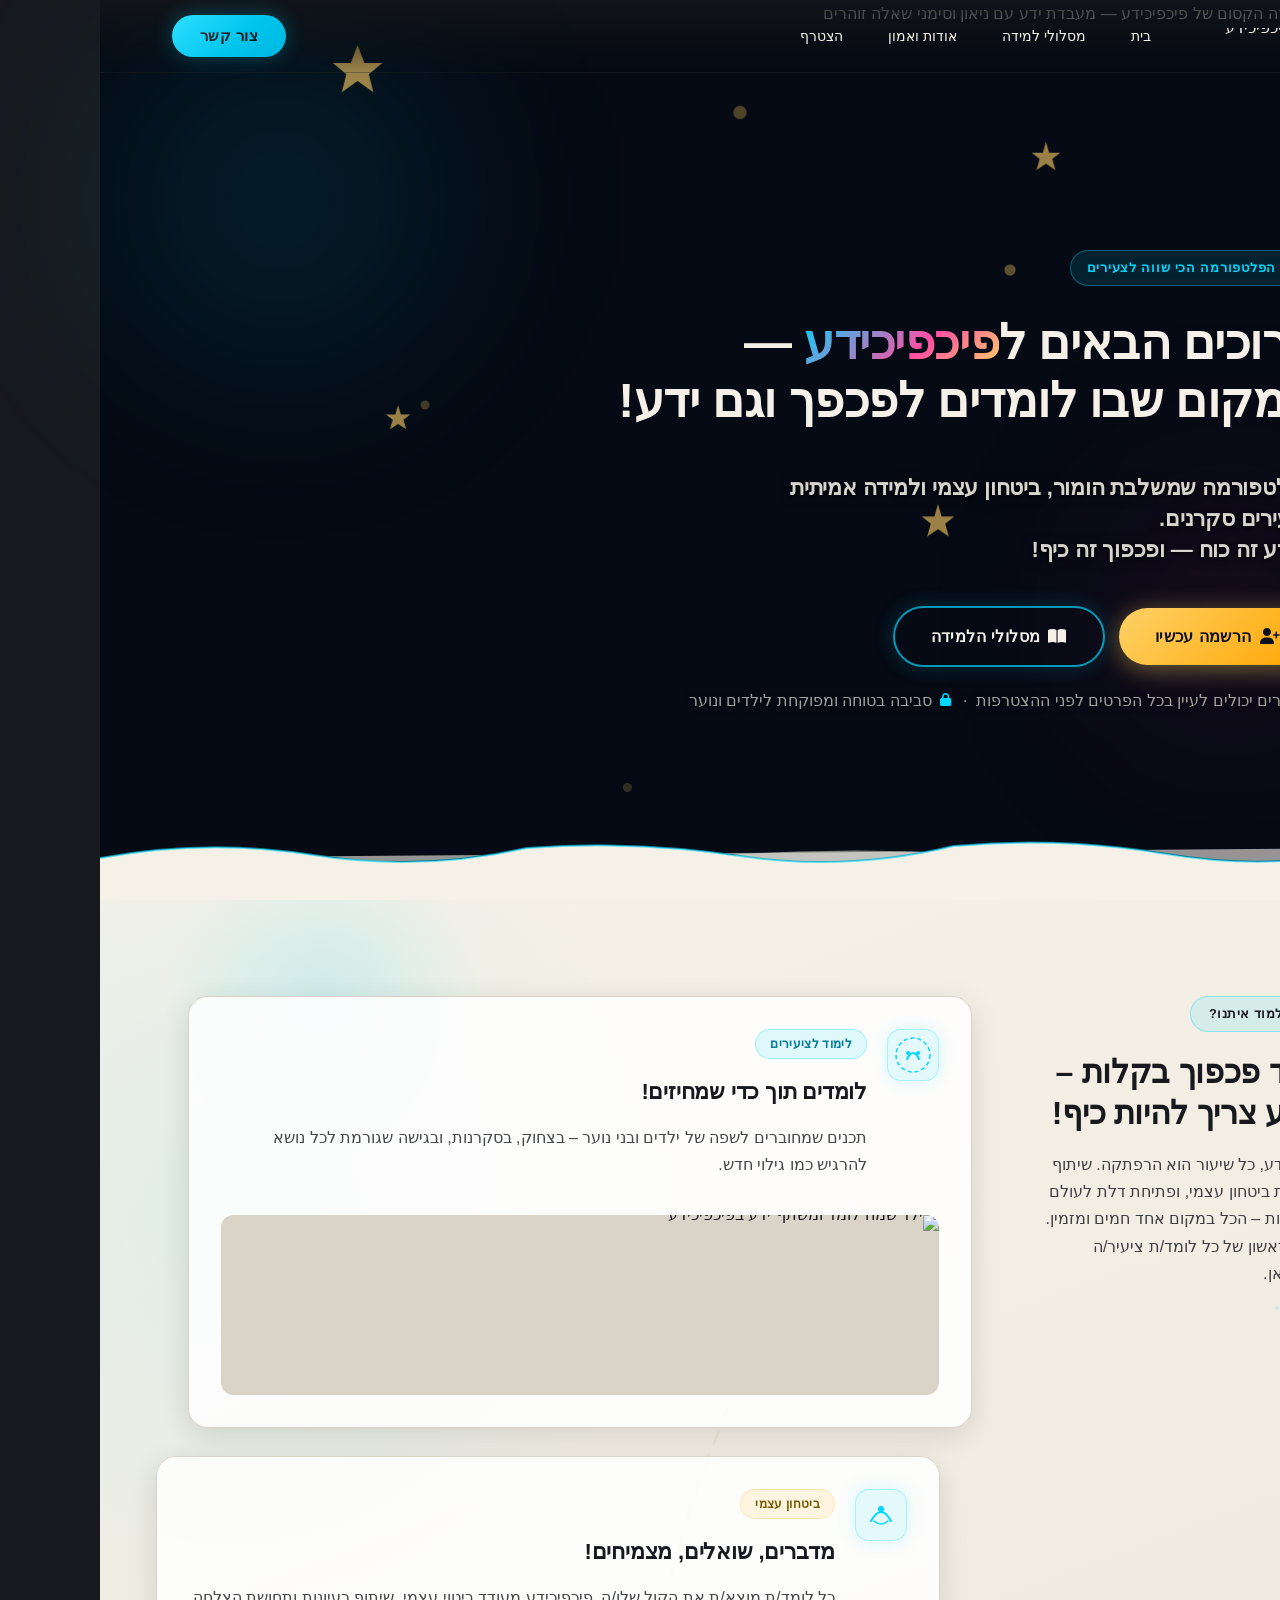
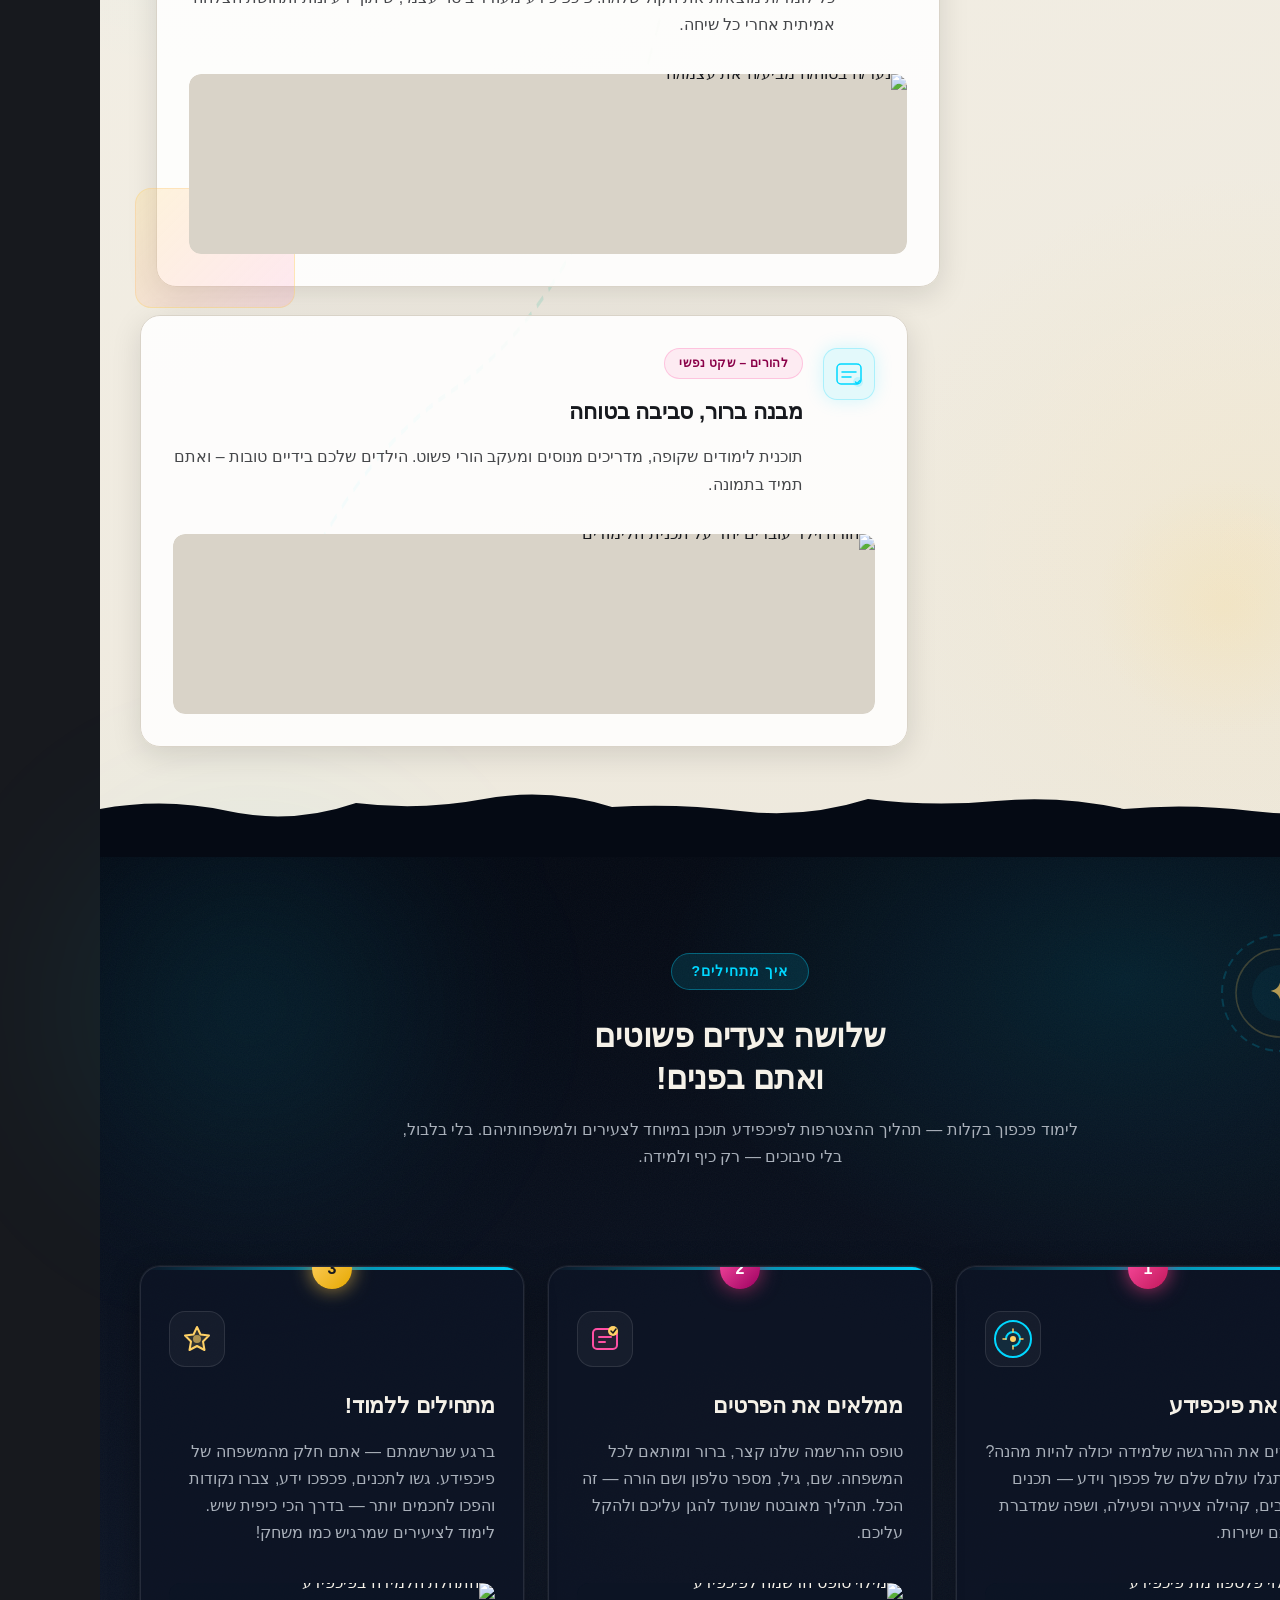
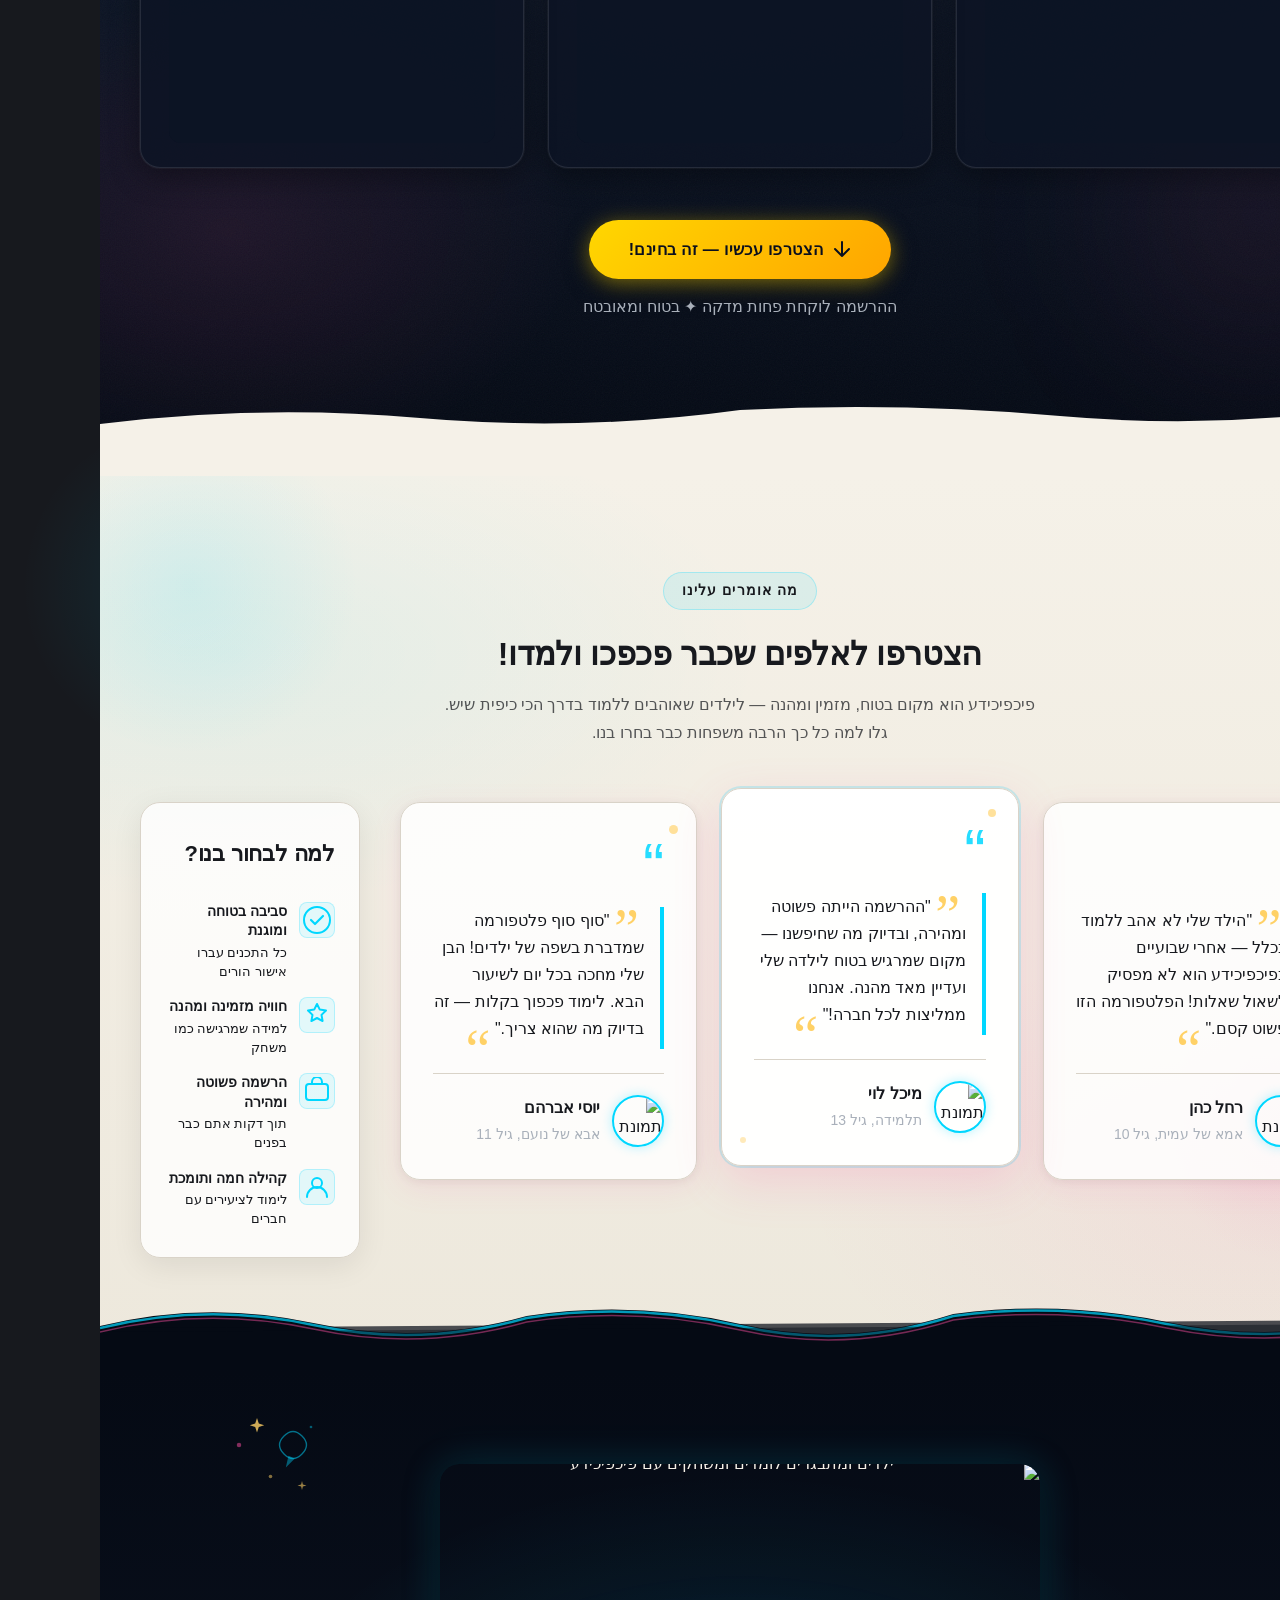
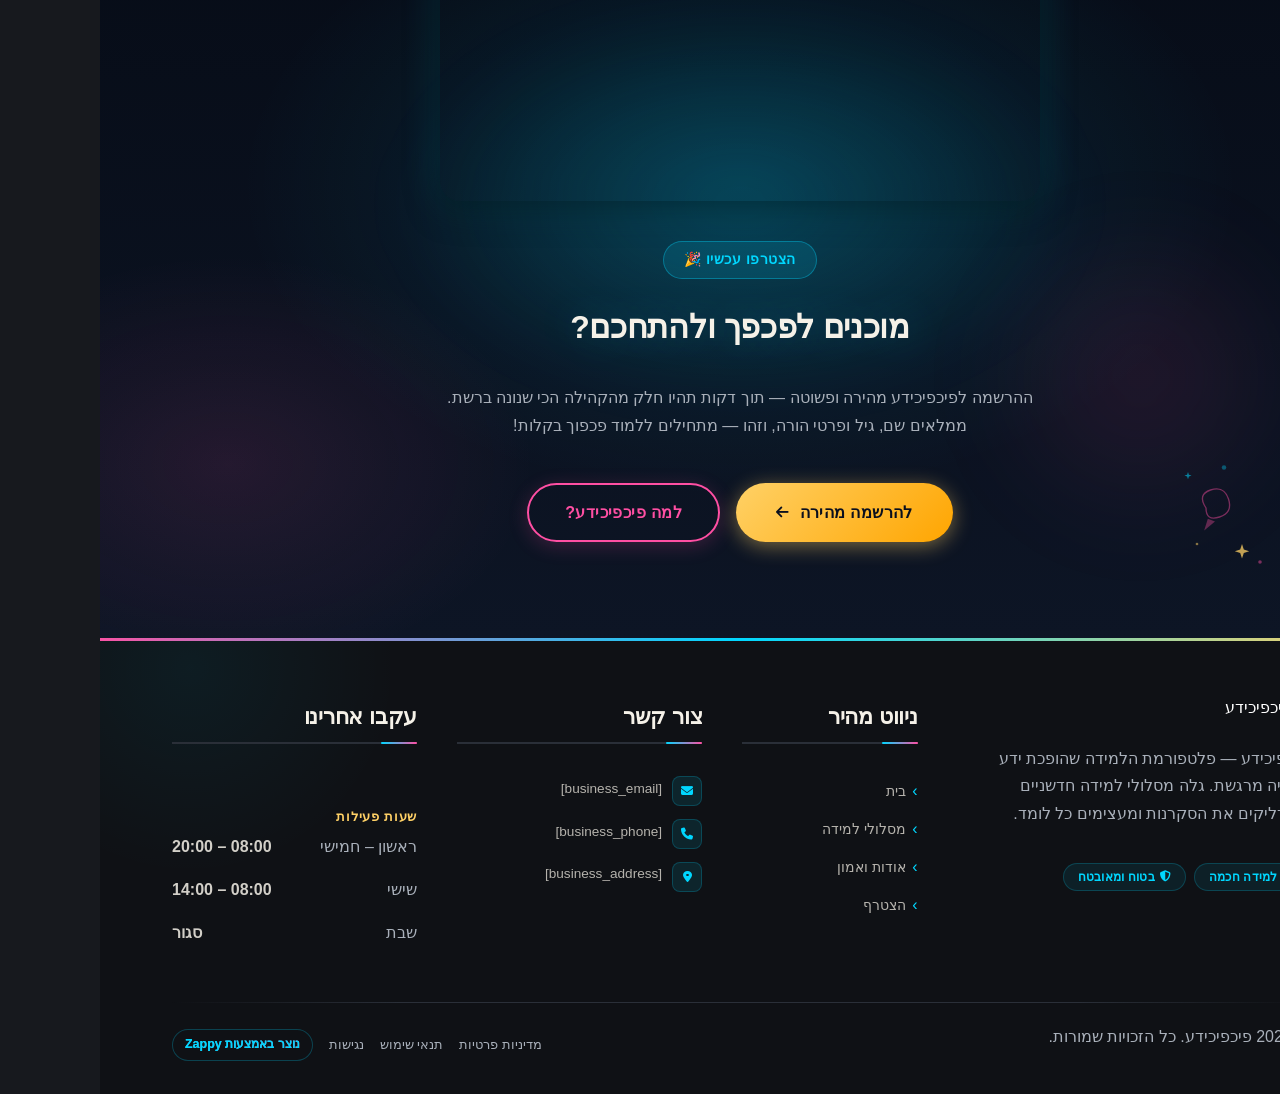
==== index.html @ afbecca1 "Background sync: Progressive GitHub Sync" ====
<!DOCTYPE html>
<html lang="he" dir="rtl">
<head>
    <meta charset="UTF-8">
    <meta name="viewport" content="width=device-width, initial-scale=1.0">
    <meta name="robots" content="index, follow">
    <title>פכפך, למד, גדל — פיכפיכידע</title>
    <meta name="description" content="פיכפיכידע הוא המקום שבו לימוד פכפוך בקלות הופך להרפתקה! ציעירים סקרנים מגלים עולם של ידע, כיף ואתגרים. הצטרף עכשיו ותתחיל לפכפך!">
    <meta name="keywords" content="לימוד פכפוך בקלות, לימוד לציעירים, פלטפורמת למידה לילדים, ידע בכיף">
    
    <!-- Favicons -->
    <link rel="icon" type="image/x-icon" href="/assets/favicon.ico">
    <link rel="icon" type="image/png" sizes="16x16" href="/assets/favicon-16x16.png">
    <link rel="icon" type="image/png" sizes="32x32" href="/assets/favicon-32x32.png">
    <link rel="icon" type="image/png" sizes="48x48" href="/assets/favicon-48x48.png">
    <link rel="icon" type="image/png" sizes="192x192" href="/assets/favicon-192x192.png">
    <link rel="icon" type="image/png" sizes="512x512" href="/assets/favicon-512x512.png">
    <link rel="apple-touch-icon" href="/assets/apple-touch-icon.png">
    <!-- Zappy Analytics -->
<script>
(function() {
  'use strict';
  
  // Configuration
  var config = {
    websiteId: '2b10e347-bd58-4c3b-b176-7caaf555684d',
    apiUrl: 'https://api.zappy5.com/api/analytics/track',
    sessionDuration: 30 * 60 * 1000, // 30 minutes
    visitorDuration: 30 * 24 * 60 * 60 * 1000, // 30 days
    trackPageViews: true,
    trackClicks: true,
    trackFormSubmissions: true
  };
  
  // Generate or retrieve persistent visitor ID (30 days)
  function getVisitorId() {
    var visitorKey = 'zappy_visitor_' + config.websiteId;
    var visitor = null;
    
    try {
      visitor = localStorage.getItem(visitorKey);
      if (visitor) {
        var visitorData = JSON.parse(visitor);
        var now = Date.now();
        
        // Check if visitor ID is still valid (30 days)
        if (now - visitorData.created < config.visitorDuration) {
          // Update last seen timestamp
          visitorData.lastSeen = now;
          localStorage.setItem(visitorKey, JSON.stringify(visitorData));
          return visitorData.id;
        }
      }
    } catch (e) {
      console.warn('Zappy Analytics: LocalStorage not available');
    }
    
    // Generate new visitor ID
    var newVisitorId = 'zv_' + Date.now() + '_' + Math.random().toString(36).substr(2, 9);
    
    try {
      localStorage.setItem(visitorKey, JSON.stringify({
        id: newVisitorId,
        created: Date.now(),
        lastSeen: Date.now()
      }));
    } catch (e) {
      // Continue without local storage
    }
    
    return newVisitorId;
  }
  
  // Generate or retrieve session ID (30 minutes)
  function getSessionId() {
    var sessionKey = 'zappy_session_' + config.websiteId;
    var session = null;
    
    try {
      session = sessionStorage.getItem(sessionKey);
      if (session) {
        var sessionData = JSON.parse(session);
        var now = Date.now();
        
        // Check if session is still valid
        if (now - sessionData.timestamp < config.sessionDuration) {
          // Update timestamp
          sessionData.timestamp = now;
          sessionStorage.setItem(sessionKey, JSON.stringify(sessionData));
          return sessionData.id;
        }
      }
    } catch (e) {
      console.warn('Zappy Analytics: SessionStorage not available');
    }
    
    // Generate new session ID
    var newSessionId = 'zs_' + Date.now() + '_' + Math.random().toString(36).substr(2, 9);
    
    try {
      sessionStorage.setItem(sessionKey, JSON.stringify({
        id: newSessionId,
        timestamp: Date.now()
      }));
    } catch (e) {
      // Continue without session storage
    }
    
    return newSessionId;
  }
  
  var visitorId = getVisitorId();
  var sessionId = getSessionId();
  
  // Track an event
  function trackEvent(eventType, data) {
    data = data || {};
    
    var eventData = {
      website_id: config.websiteId,
      event_type: eventType,
      page_path: window.location.pathname,
      referrer: document.referrer || 'direct',
      visitor_id: visitorId,
      session_id: sessionId,
      metadata: data
    };
    
    // Use sendBeacon if available (better for page unload events)
    if (navigator.sendBeacon) {
      var blob = new Blob([JSON.stringify(eventData)], { type: 'application/json' });
      navigator.sendBeacon(config.apiUrl, blob);
    } else {
      // Fallback to fetch
      fetch(config.apiUrl, {
        method: 'POST',
        headers: {
          'Content-Type': 'application/json'
        },
        body: JSON.stringify(eventData),
        keepalive: true
      }).catch(function(error) {
        console.warn('Zappy Analytics: Failed to track event', error);
      });
    }
  }
  
  // Track page view
  if (config.trackPageViews) {
    trackEvent('pageview', {
      title: document.title,
      url: window.location.href
    });
  }
  
  // Track clicks on important elements
  if (config.trackClicks) {
    document.addEventListener('click', function(e) {
      var target = e.target;
      
      // Track button clicks (counted as actions)
      if (target.tagName === 'BUTTON' || target.closest('button')) {
        var button = target.tagName === 'BUTTON' ? target : target.closest('button');
        trackEvent('click', {
          element: 'button',
          text: button.textContent.trim().substring(0, 100),
          id: button.id || null,
          class: button.className || null
        });
      }
      
      // Track link clicks (navigation - not counted as actions)
      else if (target.tagName === 'A' || target.closest('a')) {
        var link = target.tagName === 'A' ? target : target.closest('a');
        trackEvent('navigation', {
          element: 'link',
          text: link.textContent.trim().substring(0, 100),
          href: link.href,
          external: link.hostname !== window.location.hostname
        });
      }
    }, true);
  }
  
  // Track form submissions
  if (config.trackFormSubmissions) {
    document.addEventListener('submit', function(e) {
      var form = e.target;
      
      trackEvent('form_submit', {
        form_id: form.id || null,
        form_name: form.name || null,
        form_action: form.action || null,
        form_method: form.method || 'GET'
      });
    }, true);
  }
  
  // Track time on page (send on page unload)
  var pageLoadTime = Date.now();
  
  window.addEventListener('beforeunload', function() {
    var timeOnPage = Math.floor((Date.now() - pageLoadTime) / 1000); // in seconds
    
    trackEvent('page_unload', {
      time_on_page: timeOnPage,
      page_path: window.location.pathname
    });
  });
  
  // Expose tracking function globally for custom events
  window.zappyAnalytics = {
    track: trackEvent,
    getVisitorId: function() { return visitorId; },
    getSessionId: function() { return sessionId; }
  };
  
})();
</script>
<!-- End Zappy Analytics -->
    <meta property="og:title" content="פכפך, למד, גדל — פיכפיכידע">
    <meta property="og:description" content="פיכפיכידע הוא המקום שבו לימוד פכפוך בקלות הופך להרפתקה! ציעירים סקרנים מגלים עולם של ידע, כיף ואתגרים. הצטרף עכשיו ותתחיל לפכפך!">
    <meta name="twitter:card" content="summary_large_image">
    <meta name="twitter:title" content="פכפך, למד, גדל — פיכפיכידע">
    <meta name="twitter:description" content="פיכפיכידע הוא המקום שבו לימוד פכפוך בקלות הופך להרפתקה! ציעירים סקרנים מגלים עולם של ידע, כיף ואתגרים. הצטרף עכשיו ותתחיל לפכפך!">
    <meta property="og:type" content="website">
  <meta property="og:locale" content="he_IL">
  
  
  
  
  
  <link rel="stylesheet" href="https://cdnjs.cloudflare.com/ajax/libs/font-awesome/6.4.0/css/all.min.css">
  <style>
    .skip-link { position: absolute; top: 0; left: 0; transform: translateY(-200%); padding: 12px 18px; background: var(--bg-dark, #1a1a1a); color: var(--text-light, #fff); font-weight: 600; border-radius: 0 0 8px 0; z-index: 10000; }
    .skip-link:focus { transform: none; outline: 2px solid var(--ring, #fff); outline-offset: 2px; }
    :focus-visible { outline: 2px solid var(--ring, currentColor); outline-offset: 3px; }
  </style>


  
    <!-- Favicons -->
    <link rel="icon" type="image/x-icon" href="/assets/favicon.ico">
    <link rel="icon" type="image/png" sizes="16x16" href="/assets/favicon-16x16.png">
    <link rel="icon" type="image/png" sizes="32x32" href="/assets/favicon-32x32.png">
    <link rel="icon" type="image/png" sizes="48x48" href="/assets/favicon-48x48.png">
    <link rel="icon" type="image/png" sizes="192x192" href="/assets/favicon-192x192.png">
    <link rel="icon" type="image/png" sizes="512x512" href="/assets/favicon-512x512.png">
    <link rel="apple-touch-icon" href="/assets/apple-touch-icon.png">
    <!-- Cookie Consent -->
    <link rel="stylesheet" href="https://cdn.jsdelivr.net/npm/vanilla-cookieconsent@3/dist/cookieconsent.css">
    <script src="https://cdn.jsdelivr.net/npm/vanilla-cookieconsent@3/dist/cookieconsent.umd.js"></script>
    <!-- Mickidum Accessibility Toolbar -->
    <script src="https://cdn.jsdelivr.net/gh/mickidum/acc_toolbar/acctoolbar/acctoolbar.min.js"></script>
    <link rel="stylesheet" href="/styles.css">

    <style id="zappy-dropdown-submenu-styles">
      /* ========== DESKTOP DROPDOWN SUBMENU STYLES ========== */
      /* Base styles for dropdown submenus - parent must be positioned */
      .nav-menu li:has(.sub-menu), nav li:has(.sub-menu), .navbar li:has(.sub-menu), #navMenu li:has(.sub-menu) { position: relative; }
      /* Submenu base - hidden by default */
      .nav-menu .sub-menu, nav .sub-menu, .navbar .sub-menu, #navMenu .sub-menu { display: block !important; position: absolute !important; top: 100%; left: 0; min-width: 220px; background: white; border-radius: 8px; box-shadow: 0 8px 25px rgba(0,0,0,0.15); padding: 8px 0; opacity: 0; visibility: hidden; transform: translateY(10px); transition: all 0.3s ease; z-index: 1000; list-style: none; pointer-events: none; }
      /* CRITICAL: Desktop hover styles to show dropdown */
      .nav-menu li:hover > .sub-menu, nav li:hover > .sub-menu, .navbar li:hover > .sub-menu, #navMenu li:hover > .sub-menu { opacity: 1 !important; visibility: visible !important; transform: translateY(0) !important; pointer-events: auto !important; }
      /* Submenu item styling */
      .sub-menu li { list-style: none; margin: 0; padding: 0; }
      .sub-menu a { display: block !important; padding: 10px 16px !important; color: var(--text-dark, #333) !important; font-weight: 500; text-decoration: none; white-space: nowrap; transition: background-color 0.2s; }
      .sub-menu .zappy-nav-child > a { padding-left: 28px !important; font-size: 0.9em !important; opacity: 0.85 !important; }
      [dir="rtl"] .sub-menu .zappy-nav-child > a, html[lang="he"] .sub-menu .zappy-nav-child > a, html[lang="ar"] .sub-menu .zappy-nav-child > a { padding-left: 10px !important; padding-right: 28px !important; }
      .sub-menu .zappy-nav-parent > a { font-weight: 600 !important; }
      .sub-menu a:hover { background-color: #f5f5f5; }
      /* RTL (Hebrew/Arabic) dropdown positioning */
      [dir="rtl"] .nav-menu .sub-menu, [dir="rtl"] nav .sub-menu, [dir="rtl"] .navbar .sub-menu, html[lang="he"] .nav-menu .sub-menu, html[lang="he"] nav .sub-menu, html[lang="he"] .navbar .sub-menu, html[lang="ar"] .nav-menu .sub-menu, html[lang="ar"] nav .sub-menu, html[lang="ar"] .navbar .sub-menu { left: auto !important; right: 0 !important; }
      /* Hide empty dropdown menus (exclude catalog sub-menus that use <a> children instead of <li>) */
      .sub-menu:empty, .sub-menu:not(:has(li:not(.zappy-hidden-menu-item))):not(:has(> a)), .sub-menu:not(:has(li)):not(:has(> a)) { display: none !important; opacity: 0 !important; visibility: hidden !important; pointer-events: none !important; }
      /* Desktop: show submenu on Menu Group hover */
      li:has(.menu-group-title):hover > .sub-menu { opacity: 1 !important; visibility: visible !important; transform: translateY(0) !important; pointer-events: auto !important; }
      /* Menu Group title styling */
      .nav-menu > li > .menu-group-title, #navMenu > li > .menu-group-title { display: inline-block; padding: 0.5rem 1rem; cursor: default; user-select: none; }
      
      /* ========== MOBILE SUBMENU STYLES ========== */
      @media (max-width: 768px) {
        .nav-menu .sub-menu, nav .sub-menu, .navbar .sub-menu, #navMenu .sub-menu { position: static !important; transform: none !important; box-shadow: none !important; background: transparent !important; max-height: 0; overflow: hidden; opacity: 0; visibility: hidden; transition: max-height 0.3s ease, opacity 0.3s ease; padding: 0 !important; border-radius: 0 !important; }
        .navbar .sub-menu.mobile-expanded, .nav-menu .sub-menu.mobile-expanded, #navMenu .sub-menu.mobile-expanded { max-height: none !important; overflow-y: visible !important; opacity: 1 !important; visibility: visible !important; padding: 8px 0 8px 16px !important; }
        [dir="rtl"] .sub-menu.mobile-expanded, html[lang="he"] .sub-menu.mobile-expanded { padding: 8px 16px 8px 0 !important; }
        /* Disable hover behavior on mobile */
        .nav-menu li:hover > .sub-menu, nav li:hover > .sub-menu, .navbar li:hover > .sub-menu, #navMenu li:hover > .sub-menu { opacity: 0; visibility: hidden; pointer-events: none; }
        .nav-menu li > .sub-menu.mobile-expanded, nav li > .sub-menu.mobile-expanded, .navbar li > .sub-menu.mobile-expanded, #navMenu li > .sub-menu.mobile-expanded { opacity: 1 !important; visibility: visible !important; pointer-events: auto !important; }
        .nav-menu li:has(.sub-menu), nav li:has(.sub-menu), .navbar li:has(.sub-menu), #navMenu li:has(.sub-menu) { display: flex !important; flex-wrap: wrap !important; align-items: center !important; position: relative !important; min-height: 44px !important; }
        .nav-menu li:has(.sub-menu) > a, nav li:has(.sub-menu) > a, .navbar li:has(.sub-menu) > a, #navMenu li:has(.sub-menu) > a { flex: 1 !important; min-width: 0 !important; }
        .nav-menu li:has(.sub-menu) > .menu-group-title, nav li:has(.sub-menu) > .menu-group-title, .navbar li:has(.sub-menu) > .menu-group-title, #navMenu li:has(.sub-menu) > .menu-group-title { flex: 1 !important; min-width: 0 !important; padding: 0 !important; line-height: inherit !important; }
        .nav-menu li:has(.sub-menu) > .sub-menu, nav li:has(.sub-menu) > .sub-menu, .navbar li:has(.sub-menu) > .sub-menu, #navMenu li:has(.sub-menu) > .sub-menu { flex-basis: 100% !important; width: 100% !important; }
        .nav-menu li:has(.sub-menu) > a [class*="chevron"], .nav-menu li:has(.sub-menu) > a [class*="arrow"], .nav-menu li:has(.sub-menu) > a .fa-chevron-down, .nav-menu li:has(.sub-menu) > a .fa-angle-down, nav li:has(.sub-menu) > a [class*="chevron"], nav li:has(.sub-menu) > a [class*="arrow"], #navMenu li:has(.sub-menu) > a [class*="chevron"], #navMenu li:has(.sub-menu) > a [class*="arrow"] { display: none !important; visibility: hidden !important; }
        .mobile-submenu-toggle { display: flex !important; align-items: center !important; justify-content: center !important; width: 44px !important; height: auto !important; background: transparent !important; border: none !important; cursor: pointer !important; color: var(--text-light) !important; position: static !important; flex-shrink: 0 !important; align-self: stretch !important; z-index: 2 !important; padding: 0 !important; margin: 0 !important; }
        .mobile-submenu-toggle::after { content: '' !important; width: 0 !important; height: 0 !important; border-left: 6px solid transparent !important; border-right: 6px solid transparent !important; border-top: 7px solid currentColor !important; transition: transform 0.3s ease !important; }
        .mobile-submenu-toggle.expanded::after { transform: rotate(180deg) !important; }
        .sub-menu a { padding: 10px 0 !important; display: block !important; color: var(--text-light) !important; white-space: normal !important; }
        .sub-menu .zappy-nav-child > a { padding-left: 28px !important; font-size: 0.9em !important; opacity: 0.85 !important; }
        [dir="rtl"] .sub-menu .zappy-nav-child > a, html[lang="he"] .sub-menu .zappy-nav-child > a, html[lang="ar"] .sub-menu .zappy-nav-child > a { padding-left: 0 !important; padding-right: 28px !important; }
        .sub-menu .zappy-nav-parent > a { font-weight: 600 !important; }
        .nav-menu.active, #navMenu.active { max-width: 100vw !important; overflow-x: hidden !important; box-sizing: border-box !important; }
        .navbar .sub-menu li a, nav.navbar .sub-menu li a, .zappy-products-dropdown .sub-menu a { color: var(--text-light) !important; }
      }
      @media (min-width: 769px) { .mobile-submenu-toggle { display: none !important; } }
    </style>

    <style id="zappy-widget-visibility">
      html[dir="rtl"] .whatsapp-float { right: 20px !important; left: auto !important; }
      html[dir="ltr"] .whatsapp-float, html:not([dir]) .whatsapp-float { left: 20px !important; right: auto !important; }
      html[dir="rtl"] #mic-access-tool-general-button, html[dir="rtl"] .mic-access-tool-general-button,
      html[dir="rtl"] #mic-init-access-tool .mic-access-tool-general-button,
      html[dir="rtl"] #mic-init-access-tool #mic-access-tool-general-button,
      html[dir="rtl"] ._access-icon { left: 20px !important; right: auto !important; }
      html[dir="ltr"] #mic-access-tool-general-button, html[dir="ltr"] .mic-access-tool-general-button,
      html[dir="ltr"] #mic-init-access-tool .mic-access-tool-general-button,
      html[dir="ltr"] #mic-init-access-tool #mic-access-tool-general-button,
      html[dir="ltr"] ._access-icon,
      html:not([dir]) #mic-access-tool-general-button, html:not([dir]) .mic-access-tool-general-button,
      html:not([dir]) #mic-init-access-tool .mic-access-tool-general-button,
      html:not([dir]) #mic-init-access-tool #mic-access-tool-general-button,
      html:not([dir]) ._access-icon { right: 20px !important; left: auto !important; }
      @media (max-width: 768px) { .whatsapp-float { display: flex !important; } }
      @media (min-width: 769px) { .whatsapp-float { display: flex !important; } }
      @media (max-width: 768px) {
        #mic-access-tool-general-button, .mic-access-tool-general-button,
        #mic-init-access-tool .mic-access-tool-general-button, #mic-init-access-tool #mic-access-tool-general-button,
        ._access-icon { display: flex !important; visibility: visible !important; opacity: 1 !important; pointer-events: auto !important; }
        #mic-access-tool-box.opened-mic-access-tool, .mic-access-tool-box.opened-mic-access-tool,
        #mic-init-access-tool #mic-access-tool-box.opened-mic-access-tool {
          visibility: visible !important; opacity: 1 !important; pointer-events: auto !important;
        }
      }
      @media (min-width: 769px) {
        #mic-access-tool-general-button, .mic-access-tool-general-button,
        #mic-init-access-tool .mic-access-tool-general-button, #mic-init-access-tool #mic-access-tool-general-button,
        ._access-icon { display: flex !important; visibility: visible !important; opacity: 1 !important; pointer-events: auto !important; }
        #mic-access-tool-box.opened-mic-access-tool, .mic-access-tool-box.opened-mic-access-tool,
        #mic-init-access-tool #mic-access-tool-box.opened-mic-access-tool {
          visibility: visible !important; opacity: 1 !important; pointer-events: auto !important;
        }
      }
    </style>
</head>
<body>
<a class="skip-link" href="#main">דלג לתוכן הראשי</a>
  <nav class="navbar" dir="rtl">
  <button class="mobile-toggle" id="mobileToggle" aria-label="Menu">
    <svg class="hamburger-icon" width="24" height="24" viewBox="0 0 24 24" fill="none">
      <path d="M3 12h18M3 6h18M3 18h18" stroke="currentColor" stroke-width="2" stroke-linecap="round"></path>
    </svg>
    <svg class="close-icon" width="24" height="24" viewBox="0 0 24 24" fill="none" style="display: none;">
      <path d="M18 6L6 18M6 6l12 12" stroke="currentColor" stroke-width="2" stroke-linecap="round"></path>
    </svg>
  </button>

  <button class="phone-header-btn" data-phone="[business_phone]" aria-label="Call">
    <svg width="20" height="20" viewBox="0 0 24 24" fill="currentColor">
      <path d="M22 16.92v3a2 2 0 0 1-2.18 2 19.79 19.79 0 0 1-8.63-3.07 19.5 19.5 0 0 1-6-6 19.79 19.79 0 0 1-3.07-8.67A2 2 0 0 1 4.11 2h3a2 2 0 0 1 2 1.72 12.84 12.84 0 0 0 .7 2.81 2 2 0 0 1-.45 2.11L8.09 9.91a16 16 0 0 0 6 6l1.27-1.27a2 2 0 0 1 2.11-.45 12.84 12.84 0 0 0 2.81.7A2 2 0 0 1 22 16.92z"></path>
    </svg>
  </button>

  <div class="nav-container">
    <div class="nav-right-group"><div class="nav-brand">
      <a href="/" class="logo-link"><img class="logo" src="/assets/site-----image-1.webp" alt="פיכפיכידע"></a>
    </div><ul class="nav-menu" id="navMenu"><li><a href="/">בית</a></li><li><a href="/learning-tracks">מסלולי למידה</a></li><li><a href="/about">אודות ואמון</a></li><li><a href="/join">הצטרף</a></li></ul></div>

    

    <div class="nav-cta-container">
      <a href="/contact" class="nav-cta-btn">צור קשר</a>
    </div>
  </div>
</nav>
<script>

// Navbar Mobile Menu Toggle and Contrast Fix
(function() {
  // Use 'load' event instead of 'DOMContentLoaded' to ensure we run AFTER all other scripts
  window.addEventListener('load', function() {
    
    // FIX MOBILE BUTTON CONTRAST
    // Detect navbar background color and apply contrasting color to mobile buttons
    const navbar = document.querySelector('.navbar, nav, header');
    if (!navbar) {
      console.log('[Navbar] Navbar element not found');
      return;
    }
    
    // DECLARE VARIABLES EARLY to avoid Temporal Dead Zone errors
    // These are used in multiple places below
    let mobileToggle = document.getElementById('mobileToggle') ||
                       document.querySelector('.mobile-toggle') ||
                       document.querySelector('.hamburger') ||
                       document.querySelector('.hamburger-menu') ||
                       document.querySelector('.menu-toggle') ||
                       document.querySelector('.burger-menu') ||
                       document.querySelector('[aria-label="Menu"]') ||
                       document.querySelector('[aria-label="תפריט"]');
    
    const phoneBtn = document.querySelector('.phone-header-btn');
    
    const computedStyle = window.getComputedStyle(navbar);
    let bgColor = computedStyle.backgroundColor;
    
    console.log('[Navbar] Initial navbar background:', bgColor);
    
    // Check if background is transparent or rgba with 0 alpha
    const isTransparent = bgColor === 'transparent' || 
                         bgColor === 'rgba(0, 0, 0, 0)' ||
                         (bgColor.startsWith('rgba') && bgColor.includes(', 0)'));
    
    if (isTransparent) {
      // Check for background-image or gradient
      const bgImage = computedStyle.backgroundImage;
      if (bgImage && bgImage !== 'none') {
        console.log('[Navbar] Navbar has background image/gradient, using dark text');
        bgColor = 'rgb(240, 240, 240)'; // Assume light background
      } else {
        // Transparent navbar - check body background
        const bodyBg = window.getComputedStyle(document.body).backgroundColor;
        console.log('[Navbar] Navbar transparent, using body background:', bodyBg);
        bgColor = bodyBg;
      }
    }
    
    // Calculate luminance to determine if background is light or dark
    const rgb = bgColor.match(/\d+/g);
    if (rgb && rgb.length >= 3) {
      const r = parseInt(rgb[0]);
      const g = parseInt(rgb[1]);
      const b = parseInt(rgb[2]);
      const luminance = (0.299 * r + 0.587 * g + 0.114 * b) / 255;
      
      // Mobile button colors are set by Claude's AI-generated CSS (same as .nav-menu a)
      // No dynamic color overrides needed - colors come from the generated navbar CSS
      console.log('[Navbar] Mobile button colors preserved from Claude CSS (luminance:', luminance.toFixed(2) + ')');
      
      // FIX ICON SIZES - Ensure SVGs are properly sized and visible
      // INJECT CRITICAL CSS TO OVERRIDE ANY CONFLICTING RULES
      const criticalCSS = document.createElement('style');
      criticalCSS.id = 'zappy-mobile-nav-fix';
      const htmlLang = document.documentElement.lang || 'en';
      const htmlDir = document.documentElement.dir || 'ltr';
      // Check both dir attribute AND lang for RTL detection
      // dir="rtl" is the most reliable indicator
      const isRTL = htmlDir === 'rtl' || htmlLang === 'he' || htmlLang === 'ar';
      
      criticalCSS.textContent = `
        /* Hide mobile buttons on desktop, show only on mobile */
        @media (min-width: 769px) {
          .mobile-toggle,
          .phone-header-btn {
            display: none !important;
          }
        }
        
        /* Show and position mobile buttons correctly on mobile */
        @media (max-width: 768px) {
          .navbar,
          nav.navbar {
            min-height: 70px !important;
          }

          .mobile-toggle,
          .phone-header-btn {
            position: absolute !important;
            top: 0 !important;
            bottom: 0 !important;
            margin-top: auto !important;
            margin-bottom: auto !important;
            transform: none !important;
            z-index: 1001 !important;
            display: flex !important;
            align-items: center !important;
            justify-content: center !important;
            width: 36px !important;
            height: 36px !important;
            border-radius: 50% !important;
            border: none !important;
            cursor: pointer !important;
            padding: 6px !important;
            background: none !important;
            color: var(--nav-text, var(--text-light)) !important;
            touch-action: manipulation !important;
            -webkit-tap-highlight-color: transparent !important;
          }

          html[data-zappy-site-type="ecommerce"] .phone-header-btn,
          body[data-zappy-site-type="ecommerce"] .phone-header-btn,
          html[data-zappy-site-type="ecommerce"] header .phone-header-btn,
          html[data-zappy-site-type="ecommerce"] nav .phone-header-btn {
            display: none !important;
            visibility: hidden !important;
            width: 0 !important;
            height: 0 !important;
            min-width: 0 !important;
            overflow: hidden !important;
          }
          
          /* LTR positioning (default): hamburger LEFT, phone RIGHT */
          html:not([dir="rtl"]):not([lang="he"]):not([lang="ar"]) .mobile-toggle,
          html[dir="ltr"] .mobile-toggle {
            left: 12px !important;
            right: auto !important;
          }
          html:not([dir="rtl"]):not([lang="he"]):not([lang="ar"]) .phone-header-btn,
          html[dir="ltr"] .phone-header-btn {
            right: 12px !important;
            left: auto !important;
          }
          
          /* RTL positioning: hamburger RIGHT, phone LEFT */
          html[dir="rtl"] .mobile-toggle,
          html[lang="he"] .mobile-toggle,
          html[lang="ar"] .mobile-toggle {
            right: 12px !important;
            left: auto !important;
          }
          html[dir="rtl"] .phone-header-btn,
          html[lang="he"] .phone-header-btn,
          html[lang="ar"] .phone-header-btn {
            left: 12px !important;
            right: auto !important;
          }
          
          /* CRITICAL: Ensure nav-container has min-height on mobile */
          /* All children are positioned absolutely/fixed on mobile, so height:auto collapses to 0 */
          .nav-container {
            min-height: 70px !important;
            position: relative !important;
          }
          
          /* Ensure SVG icons are properly sized and inherit color */
          .mobile-toggle svg,
          .phone-header-btn svg {
            width: 24px !important;
            height: 24px !important;
            /* Don't force display - let JavaScript control hamburger/close toggle */
          }
          
          /* Reset nav-cta-container on mobile - remove desktop box-shadow/padding */
          /* that creates a visible ghost box when CTA button is hidden */
          .nav-cta-container {
            box-shadow: none !important;
            padding: 0 !important;
          }
          
          /* Hide nav-cta-container entirely on mobile when there's no lang-switcher */
          /* (only the CTA button is inside, and it's hidden on mobile) */
          .nav-cta-container:not(:has(.lang-switcher)) {
            display: none !important;
          }
          
          /* CRITICAL: Prevent hero image fade gradient from bleeding over headline text */
          /* The .image-fade-gradient has bottom: -30px (extends below parent) */
          /* On mobile stacked layout, this overlaps the h1 text below the image */
          .hero-image-column {
            overflow: hidden !important;
          }
          .image-fade-gradient {
            bottom: 0 !important;
          }
          
          /* Hide desktop language switcher on mobile - hamburger menu handles it */
          /* High specificity to override stored CSS */
          .lang-switcher,
          .nav-cta-container .lang-switcher,
          .nav-container .lang-switcher,
          .navbar .lang-switcher,
          .navbar .nav-cta-container .lang-switcher {
            display: none !important;
          }
        }
      `;
      
      // Remove existing fix if present and inject new one
      const existing = document.getElementById('zappy-mobile-nav-fix');
      if (existing) existing.remove();
      document.head.appendChild(criticalCSS);
      
      console.log('[Navbar] Critical CSS injected for mobile nav positioning');
      
      // ONLY apply inline positioning styles on mobile viewport
      // On desktop, the CSS handles hiding these buttons with display: none
      // Inline styles were breaking desktop layout by overriding CSS
      const isMobileViewport = window.innerWidth <= 768;
      
      if (mobileToggle) {
        // Icon sizing applies to all viewports for consistency
        const hamburgerIcon = mobileToggle.querySelector('.hamburger-icon');
        const closeIcon = mobileToggle.querySelector('.close-icon');
        
        if (hamburgerIcon) {
          hamburgerIcon.style.setProperty('width', '24px', 'important');
          hamburgerIcon.style.setProperty('height', '24px', 'important');
          hamburgerIcon.style.setProperty('display', 'block', 'important'); // Show hamburger by default
        }
        if (closeIcon) {
          closeIcon.style.setProperty('width', '24px', 'important');
          closeIcon.style.setProperty('height', '24px', 'important');
          closeIcon.style.setProperty('display', 'none', 'important'); // Hide close icon by default
        }
        
        // ONLY set positioning inline styles on mobile
        if (isMobileViewport) {
          mobileToggle.style.setProperty('position', 'absolute', 'important');
          mobileToggle.style.setProperty('top', '0', 'important');
          mobileToggle.style.setProperty('bottom', '0', 'important');
          mobileToggle.style.setProperty('margin-top', 'auto', 'important');
          mobileToggle.style.setProperty('margin-bottom', 'auto', 'important');
          mobileToggle.style.setProperty('transform', 'none', 'important');
          mobileToggle.style.setProperty('z-index', '1001', 'important');
          
          // Clear any inline left/right so CSS can take over based on html[dir]
          mobileToggle.style.removeProperty('left');
          mobileToggle.style.removeProperty('right');
          
          console.log('[Navbar] Mobile toggle positioning applied (mobile viewport)');
        } else {
          // On desktop, clear any positioning styles to let CSS handle it
          mobileToggle.style.removeProperty('position');
          mobileToggle.style.removeProperty('top');
          mobileToggle.style.removeProperty('transform');
          mobileToggle.style.removeProperty('z-index');
          mobileToggle.style.removeProperty('left');
          mobileToggle.style.removeProperty('right');
          console.log('[Navbar] Desktop viewport - cleared mobile toggle inline positioning');
        }
      }
      
      if (phoneBtn) {
        // Icon sizing applies to all viewports
        const phoneIcon = phoneBtn.querySelector('svg');
        if (phoneIcon) {
          phoneIcon.style.width = '24px';
          phoneIcon.style.height = '24px';
          phoneIcon.setAttribute('width', '24');
          phoneIcon.setAttribute('height', '24');
        }
        
        // ONLY set positioning inline styles on mobile
        if (isMobileViewport) {
          phoneBtn.style.setProperty('position', 'absolute', 'important');
          phoneBtn.style.setProperty('top', '0', 'important');
          phoneBtn.style.setProperty('bottom', '0', 'important');
          phoneBtn.style.setProperty('margin-top', 'auto', 'important');
          phoneBtn.style.setProperty('margin-bottom', 'auto', 'important');
          phoneBtn.style.setProperty('transform', 'none', 'important');
          phoneBtn.style.setProperty('z-index', '1001', 'important');
          
          // Clear any inline left/right so CSS can take over based on html[dir]
          phoneBtn.style.removeProperty('left');
          phoneBtn.style.removeProperty('right');
          
          console.log('[Navbar] Phone button positioning applied (mobile viewport)');
        } else {
          // On desktop, clear any positioning styles to let CSS handle it
          phoneBtn.style.removeProperty('position');
          phoneBtn.style.removeProperty('top');
          phoneBtn.style.removeProperty('transform');
          phoneBtn.style.removeProperty('z-index');
          phoneBtn.style.removeProperty('left');
          phoneBtn.style.removeProperty('right');
          console.log('[Navbar] Desktop viewport - cleared phone button inline positioning');
        }
      }
    } else {
      console.log('[Navbar] Could not parse background color:', bgColor);
    }
    
    // MOBILE MENU TOGGLE
    // Re-query in case DOM changed (mobileToggle already declared at top of function)
    mobileToggle = document.getElementById('mobileToggle') ||
                   document.querySelector('.mobile-toggle') ||
                   document.querySelector('.hamburger') ||
                   document.querySelector('.hamburger-menu') ||
                   document.querySelector('.menu-toggle') ||
                   document.querySelector('.burger-menu') ||
                   document.querySelector('[aria-label="Menu"]') ||
                   document.querySelector('[aria-label="תפריט"]');
    
    // EXPANDED SEARCH: Find nav menu by ID or class
    const navMenu = document.getElementById('navMenu') ||
                  document.querySelector('.nav-menu') ||
                  document.querySelector('.nav-links') ||
                  document.querySelector('nav ul:not(.submenu)');
    
    if (!mobileToggle || !navMenu) {
      console.log('[Navbar] Mobile toggle or menu not found:', { toggle: !!mobileToggle, menu: !!navMenu });
      return;
    }
    
    // Ensure navMenu has ID for CSS targeting
    if (!navMenu.id) {
      navMenu.id = 'navMenu';
    }
    
    console.log('[Navbar] Initializing mobile menu...');
    
    // Remove any existing event listeners by cloning the button
    const newToggle = mobileToggle.cloneNode(true);
    mobileToggle.parentNode.replaceChild(newToggle, mobileToggle);
    
    // Toggle menu handler (shared by click and touchend)
    function handleToggle(e) {
      e.preventDefault();
      e.stopPropagation();
      
      const hamburgerIcon = newToggle.querySelector('.hamburger-icon');
      const closeIcon = newToggle.querySelector('.close-icon');
      const isActive = navMenu.classList.contains('active');
      
      if (isActive) {
        // Close menu
        navMenu.classList.remove('active');
        if (hamburgerIcon) hamburgerIcon.style.setProperty('display', 'block', 'important');
        if (closeIcon) closeIcon.style.setProperty('display', 'none', 'important');
        document.body.style.overflow = '';
        console.log('[Navbar] Menu closed');
      } else {
        // Open menu
        navMenu.classList.add('active');
        if (hamburgerIcon) hamburgerIcon.style.setProperty('display', 'none', 'important');
        if (closeIcon) closeIcon.style.setProperty('display', 'block', 'important');
        document.body.style.overflow = 'hidden';
        console.log('[Navbar] Menu opened');
      }
    }
    
    // Use click for desktop/emulation and touchend as iOS Safari fallback.
    // Prevent double-fire with a timestamp guard.
    var lastToggleTime = 0;
    function guardedToggle(e) {
      var now = Date.now();
      if (now - lastToggleTime < 300) return;
      lastToggleTime = now;
      handleToggle(e);
    }
    
    newToggle.addEventListener('click', guardedToggle);
    newToggle.addEventListener('touchend', guardedToggle);
    
    // Close menu when clicking nav links (but NOT dropdown toggles)
    const navLinks = navMenu.querySelectorAll('a');
    navLinks.forEach(function(link) {
      link.addEventListener('click', function() {
        // Don't close if it's a dropdown child (unless it's a real navigation link)
        if (this.getAttribute('href') === '#') return;
        
        const hamburgerIcon = newToggle.querySelector('.hamburger-icon');
        const closeIcon = newToggle.querySelector('.close-icon');
        
        navMenu.classList.remove('active');
        if (hamburgerIcon) hamburgerIcon.style.setProperty('display', 'block', 'important');
        if (closeIcon) closeIcon.style.setProperty('display', 'none', 'important');
        document.body.style.overflow = '';
        console.log('[Navbar] Menu closed (link clicked)');
      });
    });
    
    // DROPDOWN MENU TOGGLE (for mobile and touch devices)
    var dropdownToggles = navMenu.querySelectorAll('.dropdown-toggle');
    dropdownToggles.forEach(function(toggle) {
      toggle.addEventListener('click', function(e) {
        e.preventDefault();
        e.stopPropagation();
        var parent = this.closest('.nav-dropdown');
        if (!parent) return;
        
        // Close other open dropdowns at the same level
        var siblings = parent.parentNode.querySelectorAll('.nav-dropdown.open');
        siblings.forEach(function(sib) {
          if (sib !== parent) sib.classList.remove('open');
        });
        
        parent.classList.toggle('open');
        console.log('[Navbar] Dropdown toggled:', parent.classList.contains('open') ? 'open' : 'closed');
      });
    });
    
    // Close dropdowns when clicking outside
    document.addEventListener('click', function(e) {
      if (!e.target.closest('.nav-dropdown')) {
        var openDropdowns = document.querySelectorAll('.nav-dropdown.open');
        openDropdowns.forEach(function(dd) { dd.classList.remove('open'); });
      }
    });
    
    console.log('[Navbar] Dropdown handlers initialized for ' + dropdownToggles.length + ' dropdowns');
    
    // Phone button functionality (phoneBtn already declared at top of function)
    if (phoneBtn) {
      phoneBtn.addEventListener('click', function() {
        // Get phone number from placeholder in page or use default
        const phoneLinks = document.querySelectorAll('a[href^="tel:"]');
        const phoneNumber = phoneLinks.length > 0 
          ? phoneLinks[0].getAttribute('href').replace('tel:', '')
          : '[business_phone]';
        
        window.location.href = 'tel:' + phoneNumber;
        console.log('[Navbar] Phone button clicked');
      });
    }
    
    console.log('[Navbar] Mobile menu initialized successfully');
    
    // WhatsApp button visibility is now controlled via CSS (siteSettings).
    // No JS-based desktop hiding — the button is visible on both mobile and desktop by default.
  });
})();

</script>
  
  <main id="main">
    <section data-band-index="0" class="index-hero-section" data-layout-spec="בית-hero" dir="rtl" data-hero-type="fullscreen-scrim">
  <!-- Background Image -->
  <div class="index-hero-bg">
    <img loading="eager" fetchpriority="high" data-hero-bg="true" data-placeholder="index-hero-image-1" data-context="Dark cinematic educational lab atmosphere for a Hebrew youth learning platform called פיכפיכידע. A moody dark room filled with glowing neon speech bubbles, floating notebook sketches, colorful knowledge badges, and doodle-style learning icons. Neon cyan and magenta light streaks illuminate the scene. Scattered glowing stars and sparkle particles float in the air. The overall mood is imaginative, energetic, and premium — like a magical after-hours idea lab for curious kids and teens. Ultra-wide cinematic composition, 16:9, dark navy and deep black tones with vivid neon accents." width="1440" height="810" src="/assets/site-index-hero-image-1.webp" alt="מרחב הלמידה הקסום של פיכפיכידע — מעבדת ידע עם ניאון וסימני שאלה זוהרים">
  </div>

  <!-- Scrim Overlay -->
  <div class="index-hero-scrim" aria-hidden="true"></div>

  <!-- Decorative Motifs -->
  <div class="index-hero-orb index-hero-orb--cyan" aria-hidden="true"></div>
  <div class="index-hero-orb index-hero-orb--pink" aria-hidden="true"></div>

  <!-- Floating Sparkles -->
  <svg class="index-hero-sparkles" aria-hidden="true" data-no-icon-edit="true" viewBox="0 0 400 400" xmlns="http://www.w3.org/2000/svg">
    <g fill="#FFD166" opacity="0.75">
      <polygon points="30,20 33,28 41,28 35,33 37,41 30,36 23,41 25,33 19,28 27,28"></polygon>
      <polygon points="340,60 342,67 349,67 344,71 346,78 340,74 334,78 336,71 331,67 338,67" transform="scale(0.7) translate(140,30)"></polygon>
      <polygon points="80,300 82,307 89,307 84,311 86,318 80,314 74,318 76,311 71,307 78,307" transform="scale(0.6)"></polygon>
      <polygon points="360,280 362,287 369,287 364,291 366,298 360,294 354,298 356,291 351,287 358,287" transform="scale(0.8)"></polygon>
      <circle cx="200" cy="50" r="3" opacity="0.5"></circle>
      <circle cx="60" cy="180" r="2" opacity="0.4"></circle>
      <circle cx="320" cy="120" r="2.5" opacity="0.6"></circle>
      <circle cx="150" cy="350" r="2" opacity="0.3"></circle>
    </g>
  </svg>

  <!-- Hero Content -->
  <div class="index-hero-container">
    <div class="index-hero-content">

      <!-- Badge Label -->
      <div class="index-hero-badge">
        <i class="fa-solid fa-star" aria-hidden="true"></i>
        <span>הפלטפורמה הכי שווה לצעירים</span>
      </div>

      <!-- H1 -->
      <h1 class="index-hero-title">
        ברוכים הבאים ל<span class="index-hero-title-accent">פיכפיכידע</span> —
        <br>המקום שבו לומדים לפכפך וגם ידע!
      </h1>

      <!-- H3 Subtitle -->
      <h3 class="index-hero-subtitle">
        הפלטפורמה שמשלבת הומור, ביטחון עצמי ולמידה אמיתית לצעירים סקרנים.
        <br>כי ידע זה כוח — ופכפוך זה כיף!
      </h3>

      <!-- CTA Buttons -->
      <div class="index-hero-ctas">
        <a href="/register" class="index-hero-btn index-hero-btn--primary">
          <i class="fa-solid fa-user-plus" aria-hidden="true"></i>
          הרשמה עכשיו
        </a>
        <a href="/tracks" class="index-hero-btn index-hero-btn--secondary">
          <i class="fa-solid fa-book-open" aria-hidden="true"></i>
          מסלולי הלמידה
        </a>
      </div>

      <!-- Trust Microcopy -->
      <p class="index-hero-trust">
        <i class="fa-solid fa-shield-halved" aria-hidden="true"></i>
        הורים יכולים לעיין בכל הפרטים לפני ההצטרפות &nbsp;·&nbsp;
        <i class="fa-solid fa-lock" aria-hidden="true"></i>
        סביבה בטוחה ומפוקחת לילדים ונוער
      </p>

    </div>
  </div>

  <!-- Bottom Wave Divider -->
  <div class="index-hero-divider-wrapper">
    <svg data-no-icon-edit="true" aria-hidden="true" viewBox="0 0 1440 90" preserveAspectRatio="none" xmlns="http://www.w3.org/2000/svg">
      <path d="M0,90 L0,48 Q120,28 240,45 T480,38 Q600,30 720,46 T960,36 Q1080,26 1200,44 T1440,38 L1440,90 Z" fill="var(--bg-light)"></path>
      <path d="M0,90 L0,55 Q180,38 360,54 T720,44 Q900,34 1080,52 T1440,46 L1440,90 Z" fill="var(--bg-light)" opacity="0.5"></path>
      <!-- Cyan glow accent line -->
      <path d="M0,48 Q120,28 240,45 T480,38 Q600,30 720,46 T960,36 Q1080,26 1200,44 T1440,38" fill="var(--bg-light)" stroke="#00D7FF" stroke-width="2" opacity="0.6"></path>
    </svg>
  </div>

</section>

<section data-band-index="1" class="index-benefits-section" data-layout-spec="בית-benefits" dir="rtl">

  <!-- Decorative background orbs -->
  <div class="ibs-orb ibs-orb--cyan" aria-hidden="true"></div>
  <div class="ibs-orb ibs-orb--gold" aria-hidden="true"></div>

  <div class="ibs-container">

    <!-- Intro Block (START / RIGHT side) -->
    <div class="ibs-intro">
      <span class="ibs-pill-label">למה ללמוד איתנו?</span>
      <h2 class="ibs-heading">לימוד פכפוך בקלות –<br>כי ידע צריך להיות כיף!</h2>
      <p class="ibs-body">בפיכפיכידע, כל שיעור הוא הרפתקה. שיתוף ידע, בניית ביטחון עצמי, ופתיחת דלת לעולם של סקרנות – הכל במקום אחד חמים ומזמין. הצעד הראשון של כל לומד/ת ציעיר/ה מתחיל כאן.
      </p>
      <div class="ibs-pathway-dots" aria-hidden="true">
        <span></span><span></span><span></span><span></span><span></span>
      </div>
    </div>

    <!-- Floating Benefit Cards -->
    <div class="ibs-cards-area">

      <!-- Card 1 – Playful Learning -->
      <article class="ibs-card ibs-card--1">
        <div class="ibs-card-icon-wrap">
          <svg data-element-type="icon" data-icon-type="svg" width="36" height="36" viewBox="0 0 36 36" fill="none" xmlns="http://www.w3.org/2000/svg" aria-hidden="true">
            <circle cx="18" cy="18" r="17" stroke="currentColor" stroke-width="1.5" stroke-dasharray="4 3"></circle>
            <path d="M12 22 Q18 10 24 22" stroke="currentColor" stroke-width="2" stroke-linecap="round" fill="none"></path>
            <circle cx="13" cy="16" r="2" fill="currentColor"></circle>
            <circle cx="23" cy="16" r="2" fill="currentColor"></circle>
          </svg>
        </div>
        <div class="ibs-card-content">
          <span class="ibs-card-badge ibs-card-badge--cyan">לימוד לציעירים</span>
          <h3 class="ibs-card-title">לומדים תוך כדי שמחיזים!</h3>
          <p>תכנים שמחוברים לשפה של ילדים ובני נוער – בצחוק, בסקרנות, ובגישה שגורמת לכל נושא להרגיש כמו גילוי חדש.</p>
        </div>
        <figure class="ibs-card-image-wrap">
          <img loading="lazy" decoding="async" data-placeholder="index-benefits-image-1" data-context="Cheerful cartoon-style illustration of a young child or teen laughing and learning, surrounded by floating speech bubbles, colorful knowledge icons, and sparkle stars on a warm cream background. Educational platform, playful and energetic mood." width="340" height="200" src="/assets/site-index-benefits-image-1.webp" alt="ילד שמח לומד ומשתף ידע בפיכפיכידע">
        </figure>
      </article>

      <!-- Card 2 – Confidence & Expression (middle card with backplate) -->
      <article class="ibs-card ibs-card--2">
        <!-- Decorative backplate peeking from bottom-end corner -->
        <div class="ibs-backplate" aria-hidden="true"></div>
        <div class="ibs-card-icon-wrap">
          <svg data-element-type="icon" data-icon-type="svg" width="36" height="36" viewBox="0 0 36 36" fill="none" xmlns="http://www.w3.org/2000/svg" aria-hidden="true">
            <path d="M8 24 Q18 6 28 24" stroke="currentColor" stroke-width="2" stroke-linecap="round" fill="none"></path>
            <path d="M11 24 Q18 30 25 24" stroke="currentColor" stroke-width="1.5" stroke-linecap="round" fill="none"></path>
            <circle cx="18" cy="12" r="3" fill="currentColor"></circle>
          </svg>
        </div>
        <div class="ibs-card-content">
          <span class="ibs-card-badge ibs-card-badge--gold">ביטחון עצמי</span>
          <h3 class="ibs-card-title">מדברים, שואלים, מצמיחים!</h3>
          <p>כל לומד/ת מוצא/ת את הקול שלו/ה. פיכפיכידע מעודד ביטוי עצמי, שיתוף רעיונות ותחושת הצלחה אמיתית אחרי כל שיחה.</p>
        </div>
        <figure class="ibs-card-image-wrap">
          <img loading="lazy" decoding="async" data-placeholder="index-benefits-image-2" data-context="Confident young teenager standing proudly with arms open, glowing speech bubble above their head, surrounded by floating gold stars and colorful knowledge badges. Warm, encouraging, premium educational platform aesthetic." width="340" height="200" src="/assets/site-index-benefits-image-2.webp" alt="נער/ה בטוח/ה מביע/ה את עצמו/ה">
        </figure>
      </article>

      <!-- Card 3 – Parent-reassuring structure -->
      <article class="ibs-card ibs-card--3">
        <div class="ibs-card-icon-wrap">
          <svg data-element-type="icon" data-icon-type="svg" width="36" height="36" viewBox="0 0 36 36" fill="none" xmlns="http://www.w3.org/2000/svg" aria-hidden="true">
            <rect x="6" y="8" width="24" height="20" rx="4" stroke="currentColor" stroke-width="1.5"></rect>
            <path d="M11 16 h14 M11 21 h9" stroke="currentColor" stroke-width="1.5" stroke-linecap="round"></path>
            <circle cx="27" cy="26" r="5" fill="currentColor" opacity="0.15"></circle>
            <path d="M24.5 26 l1.5 1.5 3-3" stroke="currentColor" stroke-width="1.5" stroke-linecap="round" stroke-linejoin="round"></path>
          </svg>
        </div>
        <div class="ibs-card-content">
          <span class="ibs-card-badge ibs-card-badge--pink">להורים – שקט נפשי</span>
          <h3 class="ibs-card-title">מבנה ברור, סביבה בטוחה</h3>
          <p>תוכנית לימודים שקופה, מדריכים מנוסים ומעקב הורי פשוט. הילדים שלכם בידיים טובות – ואתם תמיד בתמונה.</p>
        </div>
        <figure class="ibs-card-image-wrap">
          <img loading="lazy" decoding="async" data-placeholder="index-benefits-image-3" data-context="Warm illustration of a parent and child sitting together looking at a tablet or screen, showing a structured educational platform interface. Safe, trustworthy, modern and friendly atmosphere. Soft warm lighting." width="340" height="200" src="/assets/site-index-benefits-image-3.webp" alt="הורה וילד עוברים יחד על תכנית הלימודים">
        </figure>
      </article>

      <!-- Connecting pathway SVG -->
      <svg class="ibs-pathway-svg" data-no-icon-edit="true" aria-hidden="true" viewBox="0 0 700 420" fill="none" xmlns="http://www.w3.org/2000/svg" preserveAspectRatio="none">
        <path d="M620,60 Q500,100 440,190 Q380,280 260,310 Q180,330 120,380" stroke="url(#pathGrad)" stroke-width="1.5" stroke-dasharray="6 5" fill="none"></path>
        <defs>
          <linearGradient id="pathGrad" x1="0%" y1="0%" x2="100%" y2="0%">
            <stop offset="0%" stop-color="#00D7FF" stop-opacity="0.5"></stop>
            <stop offset="100%" stop-color="#FFD166" stop-opacity="0.3"></stop>
          </linearGradient>
        </defs>
      </svg>

    </div>
  </div>

  <!-- Bottom wave divider -->
  <div class="ibs-divider-wrapper">
    <svg data-no-icon-edit="true" aria-hidden="true" viewBox="0 0 1200 90" preserveAspectRatio="none" xmlns="http://www.w3.org/2000/svg">
      <path d="M0,90 L0,42 Q60,30 120,44 T240,36 Q300,44 360,32 T480,40 Q540,36 600,44 T720,32 Q780,40 840,34 T960,42 Q1020,36 1080,44 T1200,38 L1200,90 Z" fill="#050A14"></path>
    </svg>
  </div>

</section>

<section data-band-index="2" class="index-process-section" dir="rtl" data-layout-spec="בית-process">
  <!-- Decorative background orbs -->
  <div class="index-process-section__orb index-process-section__orb--cyan" aria-hidden="true"></div>
  <div class="index-process-section__orb index-process-section__orb--magenta" aria-hidden="true"></div>
  <!-- Grain texture overlay -->
  <div class="index-process-section__grain" aria-hidden="true"></div>

  <div class="index-process-section__container">

    <!-- Intro block -->
    <div class="index-process-section__intro">
      <span class="index-process-section__eyebrow">איך מתחילים?</span>
      <h2 class="index-process-section__heading">שלושה צעדים פשוטים<br>ואתם בפנים!</h2>
      <p class="index-process-section__subtext">לימוד פכפוך בקלות — תהליך ההצטרפות לפיכפידע תוכנן במיוחד לצעירים ולמשפחותיהם. בלי בלבול, בלי סיבוכים — רק כיף ולמידה.</p>
    </div>

    <!-- Spotlight decorative badge -->
    <div class="index-process-section__spotlight-badge" aria-hidden="true">
      <svg data-no-icon-edit="true" aria-hidden="true" width="120" height="120" viewBox="0 0 120 120" fill="none" xmlns="http://www.w3.org/2000/svg">
        <circle cx="60" cy="60" r="58" stroke="rgba(0,215,255,0.25)" stroke-width="2" stroke-dasharray="8 6"></circle>
        <circle cx="60" cy="60" r="44" stroke="rgba(255,209,102,0.3)" stroke-width="1.5"></circle>
        <circle cx="60" cy="60" r="28" fill="rgba(0,215,255,0.08)"></circle>
        <text x="60" y="68" text-anchor="middle" font-size="26" fill="#FFD166" font-family="'Rubik Rounded', sans-serif" font-weight="800">✦</text>
      </svg>
    </div>

    <!-- Glowing connector path -->
    <div class="index-process-section__connector-wrap" aria-hidden="true">
      <svg class="index-process-section__connector" data-no-icon-edit="true" aria-hidden="true" viewBox="0 0 900 24" preserveAspectRatio="none" xmlns="http://www.w3.org/2000/svg">
        <defs>
          <linearGradient id="proc-line-grad" x1="0%" y1="0%" x2="100%" y2="0%">
            <stop offset="0%" stop-color="rgba(0,215,255,0)"></stop>
            <stop offset="20%" stop-color="rgba(0,215,255,0.8)"></stop>
            <stop offset="50%" stop-color="rgba(255,209,102,0.9)"></stop>
            <stop offset="80%" stop-color="rgba(255,79,163,0.8)"></stop>
            <stop offset="100%" stop-color="rgba(255,79,163,0)"></stop>
          </linearGradient>
          <filter id="proc-glow">
            <feGaussianBlur stdDeviation="3" result="blur"></feGaussianBlur>
            <feMerge><feMergeNode in="blur"></feMergeNode><feMergeNode in="SourceGraphic"></feMergeNode></feMerge>
          </filter>
        </defs>
        <line x1="0" y1="12" x2="900" y2="12" stroke="url(#proc-line-grad)" stroke-width="2.5" filter="url(#proc-glow)"></line>
      </svg>
    </div>

    <!-- Steps grid -->
    <div class="index-process-section__steps">

      <!-- Step 1 -->
      <article class="index-process-section__step-card">
        <div class="index-process-section__step-badge index-process-section__step-badge--1">1</div>
        <div class="index-process-section__step-icon-wrap">
          <svg data-element-type="icon" data-icon-type="svg" width="40" height="40" viewBox="0 0 40 40" fill="none" xmlns="http://www.w3.org/2000/svg" aria-hidden="true">
            <circle cx="20" cy="20" r="18" stroke="var(--primary)" stroke-width="2" fill="rgba(0,215,255,0.08)"></circle>
            <path d="M13 20C13 16.134 16.134 13 20 13C23.866 13 27 16.134 27 20C27 23.866 23.866 27 20 27" stroke="var(--primary)" stroke-width="2" stroke-linecap="round"></path>
            <circle cx="20" cy="20" r="3" fill="var(--accent)"></circle>
            <path d="M20 10V13M20 27V30M10 20H13M27 20H30" stroke="var(--accent)" stroke-width="1.5" stroke-linecap="round"></path>
          </svg>
        </div>
        <div class="index-process-section__step-content">
          <h3 class="index-process-section__step-title">גלו את פיכפידע</h3>
          <p class="index-process-section__step-text">מכירים את ההרגשה שלמידה יכולה להיות מהנה? כאן תגלו עולם שלם של פכפוך וידע — תכנים מגניבים, קהילה צעירה ופעילה, ושפה שמדברת אליכם ישירות.</p>
        </div>
        <figure class="index-process-section__step-img-wrap">
          <img loading="lazy" decoding="async" data-placeholder="index-process-image-1" data-context="A glowing digital portal or discovery screen showing a young teen joyfully exploring an educational platform with neon cyan and magenta glowing interface elements, dark cinematic background, playful and modern illustration style" width="340" height="200" src="/assets/site-index-process-image-1.webp" alt="גילוי פלטפורמת פיכפידע" class="index-process-section__step-img">
        </figure>
      </article>

      <!-- Step 2 -->
      <article class="index-process-section__step-card">
        <div class="index-process-section__step-badge index-process-section__step-badge--2">2</div>
        <div class="index-process-section__step-icon-wrap">
          <svg data-element-type="icon" data-icon-type="svg" width="40" height="40" viewBox="0 0 40 40" fill="none" xmlns="http://www.w3.org/2000/svg" aria-hidden="true">
            <rect x="8" y="10" width="24" height="20" rx="4" stroke="var(--secondary)" stroke-width="2" fill="rgba(255,79,163,0.08)"></rect>
            <path d="M14 18H26M14 23H20" stroke="var(--secondary)" stroke-width="2" stroke-linecap="round"></path>
            <circle cx="28" cy="12" r="5" fill="var(--accent)"></circle>
            <path d="M26 12L28 14L31 10" stroke="var(--bg-dark)" stroke-width="1.5" stroke-linecap="round" stroke-linejoin="round"></path>
          </svg>
        </div>
        <div class="index-process-section__step-content">
          <h3 class="index-process-section__step-title">ממלאים את הפרטים</h3>
          <p class="index-process-section__step-text">טופס ההרשמה שלנו קצר, ברור ומותאם לכל המשפחה. שם, גיל, מספר טלפון ושם הורה — זה הכל. תהליך מאובטח שנועד להגן עליכם ולהקל עליכם.</p>
        </div>
        <figure class="index-process-section__step-img-wrap">
          <img loading="lazy" decoding="async" data-placeholder="index-process-image-2" data-context="A friendly registration form on a glowing dark screen, with a parent and child looking at a tablet together, warm neon lighting, gold accent elements, modern dark cinematic educational platform aesthetic" width="340" height="200" src="/assets/site-index-process-image-2.webp" alt="מילוי טופס הרשמה לפיכפידע" class="index-process-section__step-img">
        </figure>
      </article>

      <!-- Step 3 -->
      <article class="index-process-section__step-card">
        <div class="index-process-section__step-badge index-process-section__step-badge--3">3</div>
        <div class="index-process-section__step-icon-wrap">
          <svg data-element-type="icon" data-icon-type="svg" width="40" height="40" viewBox="0 0 40 40" fill="none" xmlns="http://www.w3.org/2000/svg" aria-hidden="true">
            <path d="M20 8L23.5 15.5L32 16.5L26 22.5L27.5 31L20 27L12.5 31L14 22.5L8 16.5L16.5 15.5L20 8Z" stroke="var(--accent)" stroke-width="2" fill="rgba(255,209,102,0.12)" stroke-linejoin="round"></path>
            <circle cx="20" cy="20" r="4" fill="var(--accent)" opacity="0.6"></circle>
          </svg>
        </div>
        <div class="index-process-section__step-content">
          <h3 class="index-process-section__step-title">מתחילים ללמוד!</h3>
          <p class="index-process-section__step-text">ברגע שנרשמתם — אתם חלק מהמשפחה של פיכפידע. גשו לתכנים, פכפכו ידע, צברו נקודות והפכו לחכמים יותר — בדרך הכי כיפית שיש. לימוד לציעירים שמרגיש כמו משחק!</p>
        </div>
        <figure class="index-process-section__step-img-wrap">
          <img loading="lazy" decoding="async" data-placeholder="index-process-image-3" data-context="An excited young learner celebrating with glowing achievement badges and stars on a dark cinematic educational platform screen, neon cyan sparkles and gold star confetti, energetic and playful illustration style" width="340" height="200" src="/assets/site-index-process-image-3.webp" alt="התחלת הלמידה בפיכפידע" class="index-process-section__step-img">
        </figure>
      </article>

    </div>
    <!-- End steps grid -->

    <!-- CTA row -->
    <div class="index-process-section__cta-row">
      <a href="#register" class="btn-primary index-process-section__cta-btn">
        <svg data-element-type="icon" data-icon-type="svg" width="18" height="18" viewBox="0 0 18 18" fill="none" xmlns="http://www.w3.org/2000/svg" aria-hidden="true">
          <path d="M9 2L9 16M2 9L9 16L16 9" stroke="currentColor" stroke-width="2" stroke-linecap="round" stroke-linejoin="round"></path>
        </svg>
        הצטרפו עכשיו — זה בחינם!
      </a>
      <p class="index-process-section__cta-note">ההרשמה לוקחת פחות מדקה ✦ בטוח ומאובטח</p>
    </div>

  </div>

  <!-- Bottom section divider -->
  <div class="index-process-section__divider-wrapper">
    <svg data-no-icon-edit="true" aria-hidden="true" viewBox="0 0 1200 80" preserveAspectRatio="none" xmlns="http://www.w3.org/2000/svg">
      <defs>
        <linearGradient id="proc-divider-grad" x1="0%" y1="0%" x2="100%" y2="0%">
          <stop offset="0%" stop-color="#0D1525"></stop>
          <stop offset="50%" stop-color="#1A2540"></stop>
          <stop offset="100%" stop-color="#0D1525"></stop>
        </linearGradient>
      </defs>
      <path d="M0,80 L0,28 Q150,8 300,22 T600,14 Q750,6 900,20 T1200,10 L1200,80 Z" fill="var(--bg-light)"></path>
    </svg>
  </div>

</section>

<section data-band-index="3" class="index-testimonials-section" data-layout-spec="בית-testimonials" dir="rtl">
  <!-- Decorative background orbs -->
  <div class="its-orb its-orb-cyan" aria-hidden="true"></div>
  <div class="its-orb its-orb-pink" aria-hidden="true"></div>

  <div class="its-container">
    <!-- Section Header -->
    <div class="its-header">
      <span class="its-eyebrow">מה אומרים עלינו</span>
      <h2 class="its-title">הצטרפו לאלפים שכבר פכפכו ולמדו!</h2>
      <p class="its-subtitle">פיכפיכידע הוא מקום בטוח, מזמין ומהנה — לילדים שאוהבים ללמוד בדרך הכי כיפית שיש. <br>גלו למה כל כך הרבה משפחות כבר בחרו בנו.</p>
    </div>

    <!-- Testimonials + Trust Badges Row -->
    <div class="its-main-row">
      <!-- Three Testimonial Cards -->
      <div class="its-cards-grid">

        <!-- Card 1 -->
        <article class="its-card">
          <div class="its-quote-mark" aria-hidden="true">“</div>
          <blockquote class="its-quote-text">
            "הילד שלי לא אהב ללמוד בכלל — אחרי שבועיים בפיכפיכידע הוא לא מפסיק לשאול שאלות! הפלטפורמה הזו פשוט קסם."
          </blockquote>
          <footer class="its-card-footer">
            <div class="its-avatar-wrap">
              <img loading="lazy" decoding="async" data-placeholder="index-testimonials-image-1" data-context="Friendly smiling Israeli mother, warm and approachable, soft natural background, portrait style, suitable for an educational platform testimonial" width="56" height="56" src="/assets/site-index-testimonials-image-1.webp" alt="תמונת פרופיל של רחל כהן" class="its-avatar">
            </div>
            <div class="its-author-info">
              <strong class="its-author-name">רחל כהן</strong>
              <span class="its-author-role">אמא של עמית, גיל 10</span>
            </div>
          </footer>
          <div class="its-gold-dot its-dot-1" aria-hidden="true"></div>
        </article>

        <!-- Card 2 — elevated center -->
        <article class="its-card its-card-center">
          <div class="its-quote-mark" aria-hidden="true">“</div>
          <blockquote class="its-quote-text">
            "ההרשמה הייתה פשוטה ומהירה, ובדיוק מה שחיפשנו — מקום שמרגיש בטוח לילדה שלי ועדיין מאד מהנה. אנחנו ממליצות לכל חברה!"
          </blockquote>
          <footer class="its-card-footer">
            <div class="its-avatar-wrap">
              <img loading="lazy" decoding="async" data-placeholder="index-testimonials-image-2" data-context="Happy smiling Israeli teenage girl, bright expression, colorful casual clothing, educational vibe, suitable for a youth learning platform testimonial" width="56" height="56" src="/assets/site-index-testimonials-image-2.webp" alt="תמונת פרופיל של מיכל לוי" class="its-avatar">
            </div>
            <div class="its-author-info">
              <strong class="its-author-name">מיכל לוי</strong>
              <span class="its-author-role">תלמידה, גיל 13</span>
            </div>
          </footer>
          <div class="its-gold-dot its-dot-2" aria-hidden="true"></div>
          <div class="its-gold-dot its-dot-3" aria-hidden="true"></div>
        </article>

        <!-- Card 3 -->
        <article class="its-card">
          <div class="its-quote-mark" aria-hidden="true">“</div>
          <blockquote class="its-quote-text">
            "סוף סוף פלטפורמה שמדברת בשפה של ילדים! הבן שלי מחכה בכל יום לשיעור הבא. לימוד פכפוך בקלות — זה בדיוק מה שהוא צריך."
          </blockquote>
          <footer class="its-card-footer">
            <div class="its-avatar-wrap">
              <img loading="lazy" decoding="async" data-placeholder="index-testimonials-image-3" data-context="Proud Israeli father, warm smile, casual modern look, soft background, portrait style, suitable for an educational platform testimonial" width="56" height="56" src="/assets/site-index-testimonials-image-3.webp" alt="תמונת פרופיל של יוסי אברהם" class="its-avatar">
            </div>
            <div class="its-author-info">
              <strong class="its-author-name">יוסי אברהם</strong>
              <span class="its-author-role">אבא של נועם, גיל 11</span>
            </div>
          </footer>
          <div class="its-gold-dot its-dot-4" aria-hidden="true"></div>
        </article>
      </div>

      <!-- Trust Badges Sidebar -->
      <aside class="its-trust-badges" aria-label="סיבות לבטוח בנו">
        <h3 class="its-trust-title">למה לבחור בנו?</h3>

        <div class="its-badge-item">
          <div class="its-badge-icon" aria-hidden="true">
            <svg data-element-type="icon" data-icon-type="svg" width="28" height="28" viewBox="0 0 28 28" fill="none" xmlns="http://www.w3.org/2000/svg">
              <circle cx="14" cy="14" r="13" stroke="currentColor" stroke-width="2"></circle>
              <path d="M8 14l4 4 8-8" stroke="currentColor" stroke-width="2.2" stroke-linecap="round" stroke-linejoin="round"></path>
            </svg>
          </div>
          <div class="its-badge-text">
            <strong>סביבה בטוחה ומוגנת</strong>
            <span>כל התכנים עברו אישור הורים</span>
          </div>
        </div>

        <div class="its-badge-item">
          <div class="its-badge-icon" aria-hidden="true">
            <svg data-element-type="icon" data-icon-type="svg" width="28" height="28" viewBox="0 0 28 28" fill="none" xmlns="http://www.w3.org/2000/svg">
              <path d="M14 3l2.8 5.6 6.2.9-4.5 4.4 1.1 6.1L14 17l-5.6 3 1.1-6.1L5 9.5l6.2-.9L14 3z" stroke="currentColor" stroke-width="2" stroke-linejoin="round"></path>
            </svg>
          </div>
          <div class="its-badge-text">
            <strong>חוויה מזמינה ומהנה</strong>
            <span>למידה שמרגישה כמו משחק</span>
          </div>
        </div>

        <div class="its-badge-item">
          <div class="its-badge-icon" aria-hidden="true">
            <svg data-element-type="icon" data-icon-type="svg" width="28" height="28" viewBox="0 0 28 28" fill="none" xmlns="http://www.w3.org/2000/svg">
              <rect x="3" y="7" width="22" height="16" rx="3" stroke="currentColor" stroke-width="2"></rect>
              <path d="M9 7V5a5 5 0 0110 0v2" stroke="currentColor" stroke-width="2" stroke-linecap="round"></path>
            </svg>
          </div>
          <div class="its-badge-text">
            <strong>הרשמה פשוטה ומהירה</strong>
            <span>תוך דקות אתם כבר בפנים</span>
          </div>
        </div>

        <div class="its-badge-item">
          <div class="its-badge-icon" aria-hidden="true">
            <svg data-element-type="icon" data-icon-type="svg" width="28" height="28" viewBox="0 0 28 28" fill="none" xmlns="http://www.w3.org/2000/svg">
              <circle cx="14" cy="10" r="5" stroke="currentColor" stroke-width="2"></circle>
              <path d="M4 24c0-5.5 4.5-10 10-10s10 4.5 10 10" stroke="currentColor" stroke-width="2" stroke-linecap="round"></path>
            </svg>
          </div>
          <div class="its-badge-text">
            <strong>קהילה חמה ותומכת</strong>
            <span>לימוד לציעירים עם חברים</span>
          </div>
        </div>
      </aside>
    </div>
  </div>

  <!-- Bottom Neon Ribbon Wave Divider -->
  <div class="its-divider-wrapper" aria-hidden="true">
    <svg data-no-icon-edit="true" aria-hidden="true" viewBox="0 0 1440 90" preserveAspectRatio="none" xmlns="http://www.w3.org/2000/svg">
      <!-- Neon glow ribbon -->
      <path d="M0,90 L0,48 Q120,22 240,45 T480,38 Q600,22 720,46 T960,36 Q1080,22 1200,44 T1440,40 L1440,90 Z" fill="#050A14"></path>
      <path d="M0,50 Q120,24 240,47 T480,40 Q600,24 720,48 T960,38 Q1080,24 1200,46 T1440,42" fill="#050A14" stroke="var(--primary)" stroke-width="2.5" opacity="0.7"></path>
      <path d="M0,54 Q120,28 240,51 T480,44 Q600,28 720,52 T960,42 Q1080,28 1200,50 T1440,46" fill="#050A14" stroke="var(--secondary)" stroke-width="1.5" opacity="0.45"></path>
    </svg>
  </div>
</section>

<section data-band-index="4" class="index-cta-section" data-layout-spec="בית-cta" dir="rtl">
  <!-- Decorative background layers -->
  <div class="index-cta-bg-noise" aria-hidden="true"></div>
  <div class="index-cta-glow-cyan" aria-hidden="true"></div>
  <div class="index-cta-glow-magenta" aria-hidden="true"></div>

  <!-- Decorative sparkle doodles -->
  <svg class="index-cta-doodle index-cta-doodle-top-right" data-no-icon-edit="true" aria-hidden="true" viewBox="0 0 200 200" fill="none" xmlns="http://www.w3.org/2000/svg">
    <!-- Speech wave -->
    <path d="M160,40 Q170,30 180,40 Q190,50 180,60 Q170,70 160,60 Q150,50 160,40Z" stroke="#00D7FF" stroke-width="1.5" fill="none" opacity="0.5"></path>
    <path d="M165,62 L162,75 L172,65Z" fill="#00D7FF" opacity="0.4"></path>
    <!-- Sparkles -->
    <path d="M130,20 L132,26 L138,28 L132,30 L130,36 L128,30 L122,28 L128,26Z" fill="#FFD166" opacity="0.8"></path>
    <path d="M180,90 L181,94 L185,95 L181,96 L180,100 L179,96 L175,95 L179,94Z" fill="#FFD166" opacity="0.6"></path>
    <circle cx="110" cy="50" r="2.5" fill="#FF4FA3" opacity="0.5"></circle>
    <circle cx="190" cy="30" r="1.5" fill="#00D7FF" opacity="0.4"></circle>
    <circle cx="145" cy="85" r="2" fill="#FFD166" opacity="0.5"></circle>
  </svg>

  <svg class="index-cta-doodle index-cta-doodle-bottom-left" data-no-icon-edit="true" aria-hidden="true" viewBox="0 0 200 200" fill="none" xmlns="http://www.w3.org/2000/svg">
    <!-- Speech wave -->
    <path d="M40,100 Q30,85 45,80 Q60,75 65,90 Q70,105 55,110 Q40,115 40,100Z" stroke="#FF4FA3" stroke-width="1.5" fill="none" opacity="0.45"></path>
    <path d="M42,112 L38,125 L50,115Z" fill="#FF4FA3" opacity="0.35"></path>
    <!-- Sparkles -->
    <path d="M80,140 L82,146 L88,148 L82,150 L80,156 L78,150 L72,148 L78,146Z" fill="#FFD166" opacity="0.75"></path>
    <path d="M20,60 L21,63 L24,64 L21,65 L20,68 L19,65 L16,64 L19,63Z" fill="#00D7FF" opacity="0.55"></path>
    <circle cx="100" cy="160" r="2" fill="#FF4FA3" opacity="0.45"></circle>
    <circle cx="30" cy="140" r="1.5" fill="#FFD166" opacity="0.5"></circle>
    <circle cx="60" cy="55" r="2.5" fill="#00D7FF" opacity="0.35"></circle>
  </svg>

  <div class="index-cta-container">
    <!-- Image floating above -->
    <div class="index-cta-image-wrap">
      <img loading="lazy" decoding="async" data-placeholder="index-cta-image-1" data-context="A joyful group of Israeli children and teenagers laughing and learning together on glowing digital tablets, surrounded by floating knowledge icons, speech bubbles, and playful neon sparks. The mood is energetic, fun, and educational. Dark cinematic background with cyan and magenta neon accents. The image should feel like a premium learning platform advertisement." width="600" height="340" src="/assets/site-index-cta-image-1.webp" alt="ילדים ומתבגרים לומדים ומשחקים עם פיכפיכידע" class="index-cta-img">
    </div>

    <!-- Text + CTA block -->
    <div class="index-cta-content">
      <!-- Badge label -->
      <span class="index-cta-badge">הצטרפו עכשיו 🎉</span>

      <h2 class="index-cta-heading">מוכנים לפכפך ולהתחכם?</h2>
      <p class="index-cta-desc">ההרשמה לפיכפיכידע מהירה ופשוטה — תוך דקות תהיו חלק מהקהילה הכי שנונה ברשת. ממלאים שם, גיל ופרטי הורה, וזהו — מתחילים ללמוד פכפוך בקלות!</p>

      <div class="index-cta-actions">
        <a href="/register" class="index-cta-btn-primary">להרשמה מהירה <i class="fa-solid fa-arrow-left"></i></a>
        <a href="/about" class="index-cta-btn-secondary">למה פיכפיכידע?</a>
      </div>
    </div>
  </div>
</section>
  </main>
  
  <footer class="site-footer" dir="rtl" aria-label="כותרת תחתית של האתר"> <div class="footer-container"> <!-- Top Grid --> <div class="footer-grid"> <!-- Column 1: Company Info --> <div class="footer-col footer-brand"> <img src="/assets/education-learning-platform-logo.webp" alt="פיכפיכידע" class="logo"> <p class="footer-tagline">פיכפיכידע — פלטפורמת הלמידה שהופכת ידע לחוויה מרגשת. גלה מסלולי למידה חדשניים שמדליקים את הסקרנות ומעצימים כל לומד.</p> <div class="footer-badges"> <span class="badge"><i class="fas fa-bolt"></i> למידה חכמה</span> <span class="badge"><i class="fas fa-shield-alt"></i> בטוח ומאובטח</span> </div> </div> <!-- Column 2: Quick Links --> <div class="footer-col"> <h3 class="footer-heading">ניווט מהיר</h3> <ul class="footer-links"> <li><a href="/">בית</a></li> <li><a href="/learning-tracks">מסלולי למידה</a></li> <li><a href="/about">אודות ואמון</a></li> <li><a href="/join">הצטרף</a></li> </ul> </div> <!-- Column 3: Contact --> <div class="footer-col"> <h3 class="footer-heading">צור קשר</h3> <ul class="footer-contact"> <li> <span class="contact-icon"><i class="fas fa-envelope"></i></span> <span class="contact-text"><a href="mailto:[business_email]">[business_email]</a></span> </li> <li> <span class="contact-icon"><i class="fas fa-phone"></i></span> <span class="contact-text"><a href="tel:[business_phone]">[business_phone]</a></span> </li> <li><a href="/"><span class="contact-icon"><i class="fas fa-map-marker-alt"></i></span> <span class="contact-text">[business_address]</span></a></li> </ul> </div> <!-- Column 4: Social --> <div class="footer-col footer-social-col"> <h3 class="footer-heading">עקבו אחרינו</h3> <div class="footer-social">    </div> <div class="footer-hours"> <h4 class="footer-subheading">שעות פעילות</h4> <p><span>ראשון – חמישי</span><span>08:00 – 20:00</span></p> <p><span>שישי</span><span>08:00 – 14:00</span></p> <p><span>שבת</span><span>סגור</span></p> </div> </div> </div> <!-- Divider --> <div class="footer-divider"></div> <!-- Bottom Bar --> <div class="footer-bottom"> <p class="footer-copy">© 2026 פיכפיכידע. כל הזכויות שמורות.</p> <div class="footer-legal"> <a href="/privacy">מדיניות פרטיות</a> <a href="/terms">תנאי שימוש</a> <a href="/accessibility">נגישות</a> <a href="https://zappy5.com" target="_blank" class="zappy-attribution">נוצר באמצעות Zappy</a> </div> </div> </div> </footer>
  
  <a href="https://wa.me/[whatsapp_handle]" class="whatsapp-float" aria-label="WhatsApp">
    <i class="fab fa-whatsapp"></i>
  </a>
  
  <div data-integration="accessibility:toolbar"></div>

    <script src="/script.js"></script>

    <script id="zappy-mobile-submenu-script">
    (function() {
      function initMobileSubmenuToggles() {
        if (window.innerWidth > 768) {
          document.querySelectorAll('.mobile-submenu-toggle').forEach(function(btn) { btn.remove(); });
          document.querySelectorAll('.sub-menu.mobile-expanded').forEach(function(menu) { menu.classList.remove('mobile-expanded'); });
          return;
        }
        var items = document.querySelectorAll('.nav-menu li:has(.sub-menu), nav li:has(.sub-menu), .navbar li:has(.sub-menu), #navMenu li:has(.sub-menu)');
        items.forEach(function(li) {
          if (li.querySelector('.mobile-submenu-toggle')) return;
          var submenu = li.querySelector('.sub-menu');
          var parentLink = li.querySelector(':scope > a');
          if (!submenu || !parentLink) return;
          var toggleBtn = document.createElement('button');
          toggleBtn.className = 'mobile-submenu-toggle';
          toggleBtn.setAttribute('aria-label', 'Toggle submenu');
          toggleBtn.setAttribute('type', 'button');
          parentLink.insertAdjacentElement('afterend', toggleBtn);
          toggleBtn.addEventListener('click', function(e) {
            e.preventDefault(); e.stopPropagation();
            document.querySelectorAll('.sub-menu.mobile-expanded').forEach(function(menu) {
              if (menu !== submenu) { menu.classList.remove('mobile-expanded'); var t = menu.parentElement.querySelector('.mobile-submenu-toggle'); if(t) t.classList.remove('expanded'); }
            });
            submenu.classList.toggle('mobile-expanded');
            toggleBtn.classList.toggle('expanded');
          });
        });
      }
      if (document.readyState === 'loading') { document.addEventListener('DOMContentLoaded', initMobileSubmenuToggles); }
      else { initMobileSubmenuToggles(); }
      var resizeTimer; window.addEventListener('resize', function() { clearTimeout(resizeTimer); resizeTimer = setTimeout(initMobileSubmenuToggles, 250); });
      // Re-initialize when mobile menu becomes visible (MutationObserver)
      var observer = new MutationObserver(function(mutations) {
        mutations.forEach(function(mutation) {
          if (mutation.type === 'attributes') {
            var target = mutation.target;
            if (target.classList && (target.classList.contains('active') || target.classList.contains('open'))) {
              setTimeout(initMobileSubmenuToggles, 100);
            }
          }
        });
      });
      setTimeout(function() {
        document.querySelectorAll('.mobile-menu, .nav-menu, #navMenu, nav').forEach(function(menu) {
          observer.observe(menu, { attributes: true, attributeFilter: ['class', 'style'] });
        });
      }, 500);
    })();
    </script>

    <script id="zappy-navbar-scroll-effect">
    (function(){
      var nb=document.querySelector('nav.navbar,.navbar:not(.zappy-catalog-menu)');
      var cm=document.querySelector('.zappy-catalog-menu,#zappy-catalog-menu');
      if(!nb)return;
      var fb='rgba(245,241,232,0.85)';
      var th=60;
      var rs=getComputedStyle(document.documentElement);
      var td=rs.getPropertyValue('--text-dark').trim()||'#1a1a1a';
      var tl=rs.getPropertyValue('--text-light').trim()||'#ffffff';
      var st=true?td:tl;
      nb.style.transition='background 0.3s ease,backdrop-filter 0.3s ease,-webkit-backdrop-filter 0.3s ease,box-shadow 0.3s ease';
      if(cm)cm.style.transition='background 0.3s ease,backdrop-filter 0.3s ease,-webkit-backdrop-filter 0.3s ease';
      var neSel='a,.navbar-brand,.navbar-brand a,.dropdown-toggle,.mobile-toggle,.phone-header-btn,.mobile-hamburger-btn,.mobile-close-btn,.mobile-submenu-toggle,.nav-link';
      var skipCls=['cart-link','login-link','nav-search-toggle','search-toggle'];
      function sTC(c,clr){var els=c.querySelectorAll(neSel);for(var i=0;i<els.length;i++){var sk=false;if(els[i].closest('.sub-menu')||els[i].closest('.dropdown-menu')){sk=true;}for(var j=0;j<skipCls.length;j++){if(els[i].classList.contains(skipCls[j])){sk=true;break;}}if(!sk)els[i].style.setProperty('color',clr,'important');}}
      function cTC(c){var els=c.querySelectorAll(neSel);for(var i=0;i<els.length;i++){if(els[i].closest('.sub-menu')||els[i].closest('.dropdown-menu'))continue;els[i].style.removeProperty('color');}}
      function applyScrolled(){
        nb.classList.add('scrolled');
        if(window.innerWidth>768){
          nb.style.setProperty('--frosted-text',st);
          nb.style.setProperty('background-image','none','important');
          nb.style.setProperty('background-color',fb,'important');
          nb.style.backdropFilter='blur(12px)';nb.style.webkitBackdropFilter='blur(12px)';nb.style.boxShadow='0 2px 16px rgba(0,0,0,0.12)';
          sTC(nb,st);
        }
        if(cm){cm.classList.add('scrolled');if(window.innerWidth>768){cm.style.setProperty('background',fb,'important');cm.style.setProperty('backdrop-filter','blur(12px)','important');cm.style.setProperty('-webkit-backdrop-filter','blur(12px)','important');sTC(cm,st);}}
      }
      function onS(){
        if(window._zappyNavNoDarkHero) return;
        if(window.innerWidth<=768){nb.classList.remove('scrolled');cTC(nb);if(cm){cm.classList.remove('scrolled');cTC(cm);}return;}
        var y=window.scrollY||window.pageYOffset;
        if(y>th){
          nb.classList.add('scrolled');nb.style.setProperty('background-color',fb,'important');nb.style.setProperty('background-image','none','important');
          nb.style.setProperty('--frosted-text',st);nb.style.backdropFilter='blur(12px)';nb.style.webkitBackdropFilter='blur(12px)';nb.style.boxShadow='0 2px 16px rgba(0,0,0,0.12)';
          sTC(nb,st);
          if(cm){cm.classList.add('scrolled');cm.style.setProperty('background',fb,'important');cm.style.setProperty('backdrop-filter','blur(12px)','important');cm.style.setProperty('-webkit-backdrop-filter','blur(12px)','important');sTC(cm,st);}
        }else{
          nb.classList.remove('scrolled');nb.style.setProperty('background-color','transparent','important');nb.style.removeProperty('background-image');
          nb.style.removeProperty('--frosted-text');nb.style.backdropFilter='none';nb.style.webkitBackdropFilter='none';nb.style.boxShadow='none';
          cTC(nb);
          if(cm){cm.classList.remove('scrolled');cm.style.setProperty('background','transparent','important');cm.style.setProperty('backdrop-filter','none','important');cm.style.setProperty('-webkit-backdrop-filter','none','important');cTC(cm);}
        }
      }
      function sLum(rv,gv,bv){rv/=255;gv/=255;bv/=255;rv=rv<=0.03928?rv/12.92:Math.pow((rv+0.055)/1.055,2.4);gv=gv<=0.03928?gv/12.92:Math.pow((gv+0.055)/1.055,2.4);bv=bv<=0.03928?bv/12.92:Math.pow((bv+0.055)/1.055,2.4);return 0.2126*rv+0.7152*gv+0.0722*bv;}
      window.addEventListener('scroll',onS,{passive:true});
      window.addEventListener('resize',onS,{passive:true});
      onS();
      var heroEl=document.querySelector('section[class*="hero"],[data-hero-type],main>section:first-child');
      var hasDH=false;
      if(heroEl){var hCs=getComputedStyle(heroEl);var hBI=hCs.backgroundImage;if(hBI&&hBI!=='none'){if(hBI.indexOf('url(')!==-1){var hM2=hCs.backgroundColor.match(/\d+/g);if(hM2&&hM2.length>=3){hasDH=sLum(parseInt(hM2[0]),parseInt(hM2[1]),parseInt(hM2[2]))<0.4;}else{hasDH=true;}}else if(hBI.indexOf('gradient')!==-1){var cM=hBI.match(/rgba?\(\s*(\d+)\s*,\s*(\d+)\s*,\s*(\d+)/g);if(cM&&cM.length>0){var tLm=0;for(var ci=0;ci<cM.length;ci++){var pts=cM[ci].match(/\d+/g);tLm+=sLum(parseInt(pts[0]),parseInt(pts[1]),parseInt(pts[2]));}hasDH=(tLm/cM.length)<0.4;}else{hasDH=true;}}else{hasDH=true;}}else{var hM=hCs.backgroundColor.match(/\d+/g);if(hM&&hM.length>=3){hasDH=sLum(parseInt(hM[0]),parseInt(hM[1]),parseInt(hM[2]))<0.4;}}}
      if(!hasDH){window.removeEventListener('scroll',onS);window.removeEventListener('resize',onS);applyScrolled();window._zappyNavNoDarkHero=true;}
    })();
    </script>
</body>
</html>
---- styles.css ----
/* Self-hosted fonts (Inter + Rubik for multi-language support) */

/* Inter font (English / LTR languages) */
@font-face {
  font-family: 'Inter';
  font-style: normal;
  font-weight: 400;
  font-display: swap;
  src: url('assets/fonts/Inter-Regular.woff2') format('woff2');
}

@font-face {
  font-family: 'Inter';
  font-style: normal;
  font-weight: 500;
  font-display: swap;
  src: url('assets/fonts/Inter-Medium.woff2') format('woff2');
}

@font-face {
  font-family: 'Inter';
  font-style: normal;
  font-weight: 600;
  font-display: swap;
  src: url('assets/fonts/Inter-SemiBold.woff2') format('woff2');
}

@font-face {
  font-family: 'Inter';
  font-style: normal;
  font-weight: 700;
  font-display: swap;
  src: url('assets/fonts/Inter-Bold.woff2') format('woff2');
}

/* Rubik font (Hebrew / RTL languages) */
@font-face {
  font-family: 'Rubik';
  font-style: normal;
  font-weight: 400;
  font-display: swap;
  src: url('assets/fonts/Rubik-Regular.woff2') format('woff2');
}

@font-face {
  font-family: 'Rubik';
  font-style: normal;
  font-weight: 500;
  font-display: swap;
  src: url('assets/fonts/Rubik-Medium.woff2') format('woff2');
}

@font-face {
  font-family: 'Rubik';
  font-style: normal;
  font-weight: 600;
  font-display: swap;
  src: url('assets/fonts/Rubik-SemiBold.woff2') format('woff2');
}

@font-face {
  font-family: 'Rubik';
  font-style: normal;
  font-weight: 700;
  font-display: swap;
  src: url('assets/fonts/Rubik-Bold.woff2') format('woff2');
}
:root {
  --primary: #00D7FF;
  --secondary: #FF4FA3;
  --accent: #FFD166;
  --bg-light: #F5F1E8;
  --bg-dark: #17191E;
  --text-dark: #17191E;
  --text-light: #F5F1E8;
  --text-muted: #A9B0BA;
  --border-light: #D9D3C8;
  --border-dark: #2A2F38;
  --nav-bg: transparent;
  --nav-text: #F5F1E8;
  --nav-text-hover: #00D7FF;

  --radius-sm: 8px;
  --radius-card: 20px;
  --radius-btn: 50px;
  --radius-img: 20px;
  --radius-badge: 100px;
  --radius-input: 8px;
  --shadow-subtle: 0 2px 12px rgba(0,0,0,0.12);
  --shadow-card: 0 8px 30px rgba(0,0,0,0.2);
  --shadow-elevated: 0 8px 30px rgba(0,0,0,0.2);
  --shadow-btn-hover: 0 8px 30px rgba(0,0,0,0.2);
  --spacing-section: 96px;
  --spacing-section-mobile: 56px;
  --spacing-card-padding: 32px;
  --spacing-card-gap: 24px;
  --spacing-element-gap: 16px;
  --transition-default: all 0.3s cubic-bezier(0.25, 0.8, 0.25, 1);
  --transition-hover: all 0.25s cubic-bezier(0.4, 0, 0.2, 1);

  --gradient-primary: linear-gradient(135deg, #E91E8C 0%, #C2185B 100%);
  --gradient-gold-shine: linear-gradient(135deg, #FFD700 0%, #FFA500 50%, #FFD700 100%);
  --gradient-secondary: linear-gradient(135deg, #00D4FF 0%, #0096C7 100%);
  --gradient-gold-accent: linear-gradient(90deg, #FFD700 0%, #FF8C00 100%);
  --gradient-dark-section: linear-gradient(180deg, #050A14 0%, #0D1525 50%, #050A14 100%);
  --gradient-overlay-dark: linear-gradient(180deg, rgba(5,10,20,0) 0%, rgba(5,10,20,0.95) 100%);
  --gradient-light-section: linear-gradient(180deg, #0D1525 0%, #1A2540 100%);
  --gradient-overlay-light: linear-gradient(135deg, rgba(0,212,255,0.15) 0%, rgba(233,30,140,0.15) 100%);
}

*,
*::before,
*::after {
  box-sizing: border-box;
  margin: 0;
  padding: 0;
}

html {
  font-size: 16px !important;
  direction: rtl;
  scroll-behavior: smooth;
  -webkit-text-size-adjust: 100%;
  -moz-text-size-adjust: 100%;
  text-size-adjust: 100%;
}

body {
  font-size: 16px !important;
  line-height: 1.7 !important;
  font-family: 'Rubik', sans-serif;
  background-color: var(--bg-dark);
  color: var(--text-light);
  -webkit-font-smoothing: antialiased;
  -moz-osx-font-smoothing: grayscale;
  text-rendering: optimizeLegibility;
  overflow-x: clip;
}

h1,
h2,
h3,
h4,
h5,
h6 {
  font-family: 'Rubik', sans-serif;
  color: inherit;
  font-weight: 700;
  letter-spacing: -0.01em;
}

h1 {
  font-size: 48px !important;
  font-weight: 700 !important;
  line-height: 1.2 !important;
  margin-bottom: 1rem !important;
  margin-top: 0.5rem !important;
}

h2 {
  font-size: 32px !important;
  font-weight: 600 !important;
  line-height: 1.3 !important;
  margin-bottom: 1rem !important;
  margin-top: 0.5rem !important;
}

h3 {
  font-size: 22px !important;
  font-weight: 600 !important;
  line-height: 1.4 !important;
  margin-bottom: 1rem !important;
  margin-top: 0.5rem !important;
}

h4 {
  font-size: 18px;
  font-weight: 600;
  line-height: 1.4;
  margin-bottom: 0.75rem;
  margin-top: 0.5rem;
}

h5 {
  font-size: 16px;
  font-weight: 600;
  line-height: 1.5;
  margin-bottom: 0.75rem;
  margin-top: 0.5rem;
}

h6 {
  font-size: 14px;
  font-weight: 600;
  line-height: 1.5;
  margin-bottom: 0.75rem;
  margin-top: 0.5rem;
}

p {
  font-size: 16px !important;
  font-weight: 400 !important;
  line-height: 1.7 !important;
  margin-bottom: 1rem !important;
  font-family: 'Rubik', sans-serif;
}

small,
.small-text {
  font-size: 14px !important;
  font-weight: 400 !important;
  line-height: 1.6 !important;
}

span,
div,
li,
td,
th,
label,
input,
textarea,
select,
button {
  font-family: 'Rubik', sans-serif;
}

a {
  color: var(--accent, var(--primary));
  text-decoration: none;
  transition: var(--transition-hover);
}

a:hover {
  color: var(--primary);
  text-decoration: underline;
}

.site-footer a {
  color: inherit;
}

.site-footer a:hover {
  color: inherit;
  opacity: 0.8;
  text-decoration: underline;
}

ul,
ol {
  list-style: none;
}

img,
video,
svg {
  max-width: 100%;
  height: auto;
  display: block;
}

button {
  cursor: pointer;
  border: none;
  background: none;
  font-family: 'Rubik', sans-serif;
  font-size: inherit;
}

input,
textarea,
select{
  font-family: 'Rubik', sans-serif;
  font-size: 16px;
  border-radius: var(--radius-input);
  border: 1px solid var(--border-dark);
  background: transparent;
  color: inherit;
  
  transition: var(--transition-default);
}

input:focus,
textarea:focus,
select:focus {
  border-color: var(--primary);
  box-shadow: 0 0 0 3px rgba(0, 215, 255, 0.15);
}

table {
  border-collapse: collapse;
  border-spacing: 0;
  width: 100%;
}

hr {
  border: none;
  border-top: 1px solid var(--border-dark);
  margin: 1.5rem 0;
}

blockquote {
  border-right: 4px solid var(--primary);
  padding-right: 1rem;
  margin: 1.5rem 0;
  color: var(--text-muted);
  font-style: italic;
}

code,
pre {
  font-family: 'Rubik', sans-serif;
  font-size: 14px;
  background: rgba(0, 215, 255, 0.08);
  border-radius: var(--radius-sm);
  padding: 2px 6px;
}

pre {
  padding: 1rem;
  overflow-x: auto;
}

@media (max-width: 1024px) {
  h1 {
    font-size: 36px !important;
  }

  h2 {
    font-size: 28px !important;
  }

  h3 {
    font-size: 20px !important;
  }

  p {
    font-size: 15px !important;
  }
}

@media (max-width: 768px) {
  h1 {
    font-size: 28px !important;
    margin-bottom: 1rem !important;
    margin-top: 0.5rem !important;
  }

  h2 {
    font-size: 22px !important;
    margin-bottom: 1rem !important;
    margin-top: 0.5rem !important;
  }

  h3 {
    font-size: 18px !important;
    margin-bottom: 1rem !important;
    margin-top: 0.5rem !important;
  }

  p {
    font-size: 14px !important;
  }
}

.container {
  max-width: 1200px;
  margin: 0 auto;
  padding: 0 20px;
  width: 100%;
}

@media (max-width: 768px) {
  .container {
    padding: 0 16px;
  }
}

@media (max-width: 480px) {
  .container {
    padding: 0 12px;
  }
}

.btn {
  display: inline-flex;
  align-items: center;
  justify-content: center;
  gap: 8px;
  border-radius: var(--radius-btn);
  padding: 16px 40px;
  font-weight: 700;
  font-size: 16px;
  font-family: 'Rubik', sans-serif;
  text-transform: none;
  text-decoration: none;
  cursor: pointer;
  border: 2px solid transparent;
  transition: var(--transition-hover);
  white-space: nowrap;
  line-height: 1;
  position: relative;
  overflow: hidden;
}

.btn:hover {
  box-shadow: var(--shadow-btn-hover);
  transform: translateY(-2px);
  text-decoration: none;
}

.btn:active {
  transform: translateY(0);
}

.btn-primary {
  background: var(--gradient-primary);
  color: #ffffff;
  border-color: transparent;
}

.btn-primary:hover {
  color: #ffffff;
  filter: brightness(1.1);
  box-shadow: 0 8px 30px rgba(233, 30, 140, 0.4);
}

.btn-secondary {
  background: var(--gradient-secondary);
  color: #ffffff;
  border-color: transparent;
}

.btn-secondary:hover {
  color: #ffffff;
  filter: brightness(1.1);
  box-shadow: 0 8px 30px rgba(0, 215, 255, 0.4);
}

.btn-outline {
  background: transparent;
  color: var(--primary);
  border-color: var(--primary);
}

.btn-outline:hover {
  background: var(--primary);
  color: var(--bg-dark);
}

.btn-accent {
  background: var(--gradient-gold-accent);
  color: var(--bg-dark);
  border-color: transparent;
}

.btn-accent:hover {
  color: var(--bg-dark);
  filter: brightness(1.05);
  box-shadow: 0 8px 30px rgba(255, 209, 102, 0.4);
}

.btn-sm {
  padding: 10px 24px;
  font-size: 14px;
}

.btn-lg {
  padding: 20px 56px;
  font-size: 18px;
}

.section {
  padding: var(--spacing-section) 0;
}

@media (max-width: 768px) {
  .section {
    padding: var(--spacing-section-mobile) 0;
  }
}

.card {
  border-radius: var(--radius-card);
  padding: var(--spacing-card-padding);
  box-shadow: var(--shadow-card);
  background: var(--bg-dark);
  border: 1px solid var(--border-dark);
  transition: var(--transition-default);
}

.card:hover {
  box-shadow: var(--shadow-elevated);
  transform: translateY(-4px);
}

.badge {
  display: inline-flex;
  align-items: center;
  justify-content: center;
  border-radius: var(--radius-badge);
  padding: 4px 14px;
  font-size: 13px;
  font-weight: 600;
  line-height: 1.4;
  white-space: nowrap;
}

.badge-primary {
  background: rgba(0, 215, 255, 0.15);
  color: var(--primary);
  border: 1px solid rgba(0, 215, 255, 0.3);
}

.badge-secondary {
  background: rgba(255, 79, 163, 0.15);
  color: var(--secondary);
  border: 1px solid rgba(255, 79, 163, 0.3);
}

.badge-accent {
  background: rgba(255, 209, 102, 0.15);
  color: var(--accent);
  border: 1px solid rgba(255, 209, 102, 0.3);
}

.text-primary {
  color: var(--primary);
}

.text-secondary {
  color: var(--secondary);
}

.text-accent {
  color: var(--accent);
}

.text-muted {
  color: var(--text-muted);
}

.text-light {
  color: var(--text-light);
}

.text-dark {
  color: var(--text-dark);
}

.text-center {
  text-align: center;
}

.text-right {
  text-align: right;
}

.text-left {
  text-align: left;
}

.bg-dark {
  background-color: var(--bg-dark);
  color: var(--text-light);
}

.bg-light {
  background-color: var(--bg-light);
  color: var(--text-dark);
}

.bg-gradient-primary {
  background: var(--gradient-primary);
}

.bg-gradient-secondary {
  background: var(--gradient-secondary);
}

.bg-gradient-dark {
  background: var(--gradient-dark-section);
}

.flex {
  display: flex;
}

.flex-center {
  display: flex;
  align-items: center;
  justify-content: center;
}

.flex-between {
  display: flex;
  align-items: center;
  justify-content: space-between;
}

.flex-col {
  display: flex;
  flex-direction: column;
}

.grid {
  display: grid;
  gap: var(--spacing-card-gap);
}

.grid-2 {
  display: grid;
  grid-template-columns: repeat(2, 1fr);
  gap: var(--spacing-card-gap);
}

.grid-3 {
  display: grid;
  grid-template-columns: repeat(3, 1fr);
  gap: var(--spacing-card-gap);
}

.grid-4 {
  display: grid;
  grid-template-columns: repeat(4, 1fr);
  gap: var(--spacing-card-gap);
}

@media (max-width: 1024px) {
  .grid-4 {
    grid-template-columns: repeat(2, 1fr);
  }

  .grid-3 {
    grid-template-columns: repeat(2, 1fr);
  }
}

@media (max-width: 768px) {
  .grid-2,
  .grid-3,
  .grid-4 {
    grid-template-columns: 1fr;
  }
}

.img-rounded {
  border-radius: var(--radius-img);
  overflow: hidden;
}

.visually-hidden {
  position: absolute;
  width: 1px;
  height: 1px;
  padding: 0;
  margin: -1px;
  overflow: hidden;
  clip: rect(0, 0, 0, 0);
  white-space: nowrap;
  border: 0;
}

.d-none {
  display: none !important;
}

.d-block {
  display: block !important;
}

.d-flex {
  display: flex !important;
}

@media (max-width: 768px) {
  .hide-mobile {
    display: none !important;
  }
}

@media (min-width: 769px) {
  .hide-desktop {
    display: none !important;
  }
}

.mt-0 { margin-top: 0; }
.mt-1 { margin-top: 8px; }
.mt-2 { margin-top: 16px; }
.mt-3 { margin-top: 24px; }
.mt-4 { margin-top: 32px; }
.mt-5 { margin-top: 48px; }

.mb-0 { margin-bottom: 0; }
.mb-1 { margin-bottom: 8px; }
.mb-2 { margin-bottom: 16px; }
.mb-3 { margin-bottom: 24px; }
.mb-4 { margin-bottom: 32px; }
.mb-5 { margin-bottom: 48px; }

.pt-0 { padding-top: 0; }
.pt-1 { padding-top: 8px; }
.pt-2 { padding-top: 16px; }
.pt-3 { padding-top: 24px; }
.pt-4 { padding-top: 32px; }
.pt-5 { padding-top: 48px; }

.pb-0 { padding-bottom: 0; }
.pb-1 { padding-bottom: 8px; }
.pb-2 { padding-bottom: 16px; }
.pb-3 { padding-bottom: 24px; }
.pb-4 { padding-bottom: 32px; }
.pb-5 { padding-bottom: 48px; }

.gap-1 { gap: 8px; }
.gap-2 { gap: 16px; }
.gap-3 { gap: 24px; }
.gap-4 { gap: 32px; }

.w-full { width: 100%; }
.h-full { height: 100%; }

.overflow-hidden { overflow: hidden; }
.relative { position: relative; }
.absolute { position: absolute; }

.divider {
  width: 60px;
  height: 4px;
  background: var(--gradient-primary);
  border-radius: var(--radius-badge);
  margin: 0 auto 1.5rem;
}

.divider-right {
  margin: 0 0 1.5rem auto;
}

.divider-left {
  margin: 0 auto 1.5rem 0;
}

.overlay {
  position: absolute;
  inset: 0;
  background: var(--gradient-overlay-dark);
  pointer-events: none;
}

.section-title {
  text-align: center;
  margin-bottom: 48px;
}

.section-title h2 {
  margin-bottom: 0.5rem !important;
}

.section-title p {
  color: var(--text-muted);
  max-width: 600px;
  margin: 0 auto 1rem !important;
}

.whatsapp-float {
  position: fixed;
  bottom: 20px;
  width: 60px;
  height: 60px;
  background: #25D366;
  color: white;
  border-radius: 50%;
  display: flex;
  align-items: center;
  justify-content: center;
  font-size: 30px;
  z-index: 999;
  box-shadow: 0 4px 12px rgba(0,0,0,0.15);
  text-decoration: none;
  transition: transform 0.3s, box-shadow 0.3s;
}

html[dir="rtl"] .whatsapp-float {
  right: 20px;
  left: auto;
}

html[dir="ltr"] .whatsapp-float,
html:not([dir]) .whatsapp-float {
  left: 20px;
  right: auto;
}

.whatsapp-float:hover {
  transform: scale(1.1);
  box-shadow: 0 6px 20px rgba(0,0,0,0.2);
  color: white;
  text-decoration: none;
}

@media (max-width: 480px) {
  .whatsapp-float {
    width: 52px;
    height: 52px;
    font-size: 26px;
    bottom: 16px;
  }

  html[dir="rtl"] .whatsapp-float {
    right: 16px;
  }

  html[dir="ltr"] .whatsapp-float,
  html:not([dir]) .whatsapp-float {
    left: 16px;
  }
}

@media (prefers-reduced-motion: reduce) {
  *,
  *::before,
  *::after {
    animation-duration: 0.01ms !important;
    animation-iteration-count: 1 !important;
    transition-duration: 0.01ms !important;
    scroll-behavior: auto !important;
  }
}

/* Navbar Styles */
:root {
  --nav-bg: transparent;
  --nav-text: #F5F1E8;
  --nav-text-hover: #00D7FF;
  --primary: #00D7FF;
  --secondary: #FF4FA3;
  --accent: #FFD166;
  --bg-light: #F5F1E8;
  --bg-dark: #17191E;
  --text-dark: #17191E;
  --text-light: #F5F1E8;
  --text-muted: #A9B0BA;
  --border-light: #D9D3C8;
  --border-dark: #2A2F38;
}

.navbar {
  background: var(--nav-bg);
  position: fixed;
  top: 0;
  left: 0;
  right: 0;
  width: 100%;
  z-index: 1000;
  padding: 0 24px;
  box-sizing: border-box;
  transition: background 0.35s cubic-bezier(0.4, 0, 0.2, 1), box-shadow 0.35s cubic-bezier(0.4, 0, 0.2, 1);
  border-bottom: 1px solid rgba(255, 255, 255, 0.06);
}

.navbar::after {
  content: "";
  position: absolute;
  inset: 0;
  background: linear-gradient(180deg, rgba(23, 25, 30, 0.72) 0%, rgba(23, 25, 30, 0) 100%);
  pointer-events: none;
  z-index: -1;
}

.navbar.scrolled {
  background: rgba(17, 19, 24, 0.96);
  box-shadow: 0 4px 32px rgba(0, 0, 0, 0.45);
  border-bottom: 1px solid rgba(0, 215, 255, 0.12);
}

.nav-container {
  display: flex;
  align-items: center;
  max-width: 1200px;
  margin: 0 auto;
  height: 72px;
  gap: 0;
  width: 100%;
  direction: rtl;
}

.nav-brand {
  display: flex;
  align-items: center;
  flex-shrink: 0;
}

.logo-link {
  display: flex;
  align-items: center;
  text-decoration: none;
}

.logo {
  max-height: 40px;
  height: auto;
  width: auto;
  display: block;
}

.nav-menu {
  display: flex;
  align-items: center;
  list-style: none;
  margin: 0 0 0 auto;
  padding: 0;
  gap: 4px;
  flex: 1;
  justify-content: center;
}

.nav-item {
  position: relative;
}

.nav-link {
  display: inline-block;
  color: var(--nav-text);
  text-decoration: none;
  font-size: 15px;
  font-weight: 500;
  padding: 8px 16px;
  border-radius: 8px;
  letter-spacing: 0.3px;
  position: relative;
  transition: all 0.25s cubic-bezier(0.4, 0, 0.2, 1);
  font-family: 'Rubik', sans-serif;
}

.nav-link::after {
  content: "";
  position: absolute;
  bottom: 2px;
  right: 16px;
  left: 16px;
  height: 2px;
  background: linear-gradient(90deg, var(--primary), var(--secondary));
  border-radius: 2px;
  transform: scaleX(0);
  transform-origin: center;
  transition: transform 0.25s cubic-bezier(0.4, 0, 0.2, 1);
}

.nav-link:hover {
  color: var(--nav-text-hover);
  background: rgba(0, 215, 255, 0.08);
  text-shadow: 0 0 16px rgba(0, 215, 255, 0.45);
}

.nav-link:hover::after {
  transform: scaleX(1);
}

.nav-cta-container {
  display: flex;
  align-items: center;
  flex-shrink: 0;
  margin-right: auto;
  margin-left: 0;
  padding-right: 16px;
}

.nav-cta-btn {
  display: inline-flex;
  align-items: center;
  justify-content: center;
  background: linear-gradient(135deg, var(--primary) 0%, #00b8e0 100%);
  color: var(--text-dark);
  text-decoration: none;
  font-size: 15px;
  font-weight: 700;
  padding: 10px 28px;
  border-radius: 50px;
  letter-spacing: 0.4px;
  text-transform: none;
  transition: all 0.25s cubic-bezier(0.4, 0, 0.2, 1);
  box-shadow: 0 0 20px rgba(0, 215, 255, 0.3), 0 4px 12px rgba(0, 0, 0, 0.25);
  white-space: nowrap;
  position: relative;
  overflow: hidden;
}

.nav-cta-btn::before {
  content: "";
  position: absolute;
  inset: 0;
  background: linear-gradient(135deg, rgba(255, 255, 255, 0.18) 0%, transparent 60%);
  border-radius: inherit;
  pointer-events: none;
}

.nav-cta-btn:hover {
  background: linear-gradient(135deg, #33dfff 0%, var(--primary) 100%);
  color: var(--text-dark);
  box-shadow: 0 8px 30px rgba(0, 215, 255, 0.5), 0 4px 16px rgba(0, 0, 0, 0.3);
  transform: translateY(-2px);
}

.nav-cta-btn:active {
  transform: translateY(0);
}

.mobile-toggle {
  display: none;
  align-items: center;
  justify-content: center;
  background: rgba(255, 255, 255, 0.08);
  border: 1px solid rgba(255, 255, 255, 0.15);
  border-radius: 8px;
  color: var(--nav-text);
  cursor: pointer;
  padding: 8px;
  width: 40px;
  height: 40px;
  flex-shrink: 0;
  transition: all 0.25s cubic-bezier(0.4, 0, 0.2, 1);
  position: absolute;
  left: 16px;
  top: 50%;
  transform: translateY(-50%);
  z-index: 1001;
}

.mobile-toggle:hover {
  background: rgba(0, 215, 255, 0.15);
  border-color: rgba(0, 215, 255, 0.4);
  color: var(--nav-text-hover);
}

.phone-header-btn {
  display: none;
  align-items: center;
  justify-content: center;
  background: rgba(255, 79, 163, 0.12);
  border: 1px solid rgba(255, 79, 163, 0.3);
  border-radius: 8px;
  color: var(--secondary);
  cursor: pointer;
  padding: 8px;
  width: 40px;
  height: 40px;
  flex-shrink: 0;
  transition: all 0.25s cubic-bezier(0.4, 0, 0.2, 1);
  position: absolute;
  right: 16px;
  top: 50%;
  transform: translateY(-50%);
  z-index: 1001;
}

.phone-header-btn:hover {
  background: rgba(255, 79, 163, 0.25);
  border-color: rgba(255, 79, 163, 0.6);
  box-shadow: 0 0 16px rgba(255, 79, 163, 0.3);
}

@media (max-width: 768px) {
  .navbar {
    padding: 0;
    height: 64px;
  }

  .mobile-toggle {
    display: flex;
  }

  .phone-header-btn {
    display: flex;
  }

  .nav-container {
    height: 64px;
    padding: 0 72px;
    justify-content: center;
  }

  .nav-brand {
    justify-content: center;
  }

  .nav-menu {
    display: none;
    position: fixed;
    top: 64px;
    right: 0;
    left: 0;
    width: 100%;
    background: rgba(17, 19, 24, 0.98);
    backdrop-filter: blur(20px);
    -webkit-backdrop-filter: blur(20px);
    flex-direction: column;
    align-items: stretch;
    padding: 16px 0 24px;
    margin: 0;
    gap: 4px;
    border-bottom: 1px solid rgba(0, 215, 255, 0.15);
    box-shadow: 0 16px 40px rgba(0, 0, 0, 0.5);
    z-index: 999;
  }

  .nav-menu.open {
    display: flex;
  }

  .nav-item {
    width: 100%;
  }

  .nav-link {
    display: block;
    padding: 14px 24px;
    font-size: 16px;
    border-radius: 0;
    border-right: 3px solid transparent;
    transition: all 0.25s cubic-bezier(0.4, 0, 0.2, 1);
  }

  .nav-link::after {
    display: none;
  }

  .nav-link:hover {
    border-right-color: var(--primary);
    background: rgba(0, 215, 255, 0.08);
    padding-right: 30px;
  }

  .nav-cta-container {
    display: none;
  }
}
:root {
  --nav-bg: transparent;
  --nav-text: #F5F1E8;
  --nav-text-hover: #00D7FF;
  --primary: #00D7FF;
  --secondary: #FF4FA3;
  --accent: #FFD166;
  --bg-light: #F5F1E8;
  --bg-dark: #17191E;
  --text-dark: #17191E;
  --text-light: #F5F1E8;
  --text-muted: #A9B0BA;
  --border-light: #D9D3C8;
  --border-dark: #2A2F38;
}

.navbar {
  background: var(--nav-bg);
  position: fixed;
  top: 0;
  left: 0;
  right: 0;
  width: 100%;
  z-index: 1000;
  padding: 0 24px;
  box-sizing: border-box;
  transition: background 0.35s cubic-bezier(0.4, 0, 0.2, 1), box-shadow 0.35s cubic-bezier(0.4, 0, 0.2, 1);
  border-bottom: 1px solid rgba(255, 255, 255, 0.06);
}

.navbar::after {
  content: "";
  position: absolute;
  inset: 0;
  background: linear-gradient(180deg, rgba(23, 25, 30, 0.72) 0%, rgba(23, 25, 30, 0) 100%);
  pointer-events: none;
  z-index: -1;
}

.navbar.scrolled {
  background: rgba(17, 19, 24, 0.96);
  box-shadow: 0 4px 32px rgba(0, 0, 0, 0.45);
  border-bottom: 1px solid rgba(0, 215, 255, 0.12);
}

.nav-container {
  display: flex;
  align-items: center;
  max-width: 1200px;
  margin: 0 auto;
  height: 72px;
  gap: 0;
  width: 100%;
  direction: rtl;
}

.nav-brand {
  display: flex;
  align-items: center;
  flex-shrink: 0;
}

.logo-link {
  display: flex;
  align-items: center;
  text-decoration: none;
}

.logo {
  max-height: 40px;
  height: auto;
  width: auto;
  display: block;
}

.nav-menu {
  display: flex;
  align-items: center;
  list-style: none;
  margin: 0 0 0 auto;
  padding: 0;
  gap: 4px;
  flex: 1;
  justify-content: center;
}

.nav-item {
  position: relative;
}

.nav-link {
  display: inline-block;
  color: var(--nav-text);
  text-decoration: none;
  font-size: 15px;
  font-weight: 500;
  padding: 8px 16px;
  border-radius: 8px;
  letter-spacing: 0.3px;
  position: relative;
  transition: all 0.25s cubic-bezier(0.4, 0, 0.2, 1);
  font-family: 'Rubik', sans-serif;
}

.nav-link::after {
  content: "";
  position: absolute;
  bottom: 2px;
  right: 16px;
  left: 16px;
  height: 2px;
  background: linear-gradient(90deg, var(--primary), var(--secondary));
  border-radius: 2px;
  transform: scaleX(0);
  transform-origin: center;
  transition: transform 0.25s cubic-bezier(0.4, 0, 0.2, 1);
}

.nav-link:hover {
  color: var(--nav-text-hover);
  background: rgba(0, 215, 255, 0.08);
  text-shadow: 0 0 16px rgba(0, 215, 255, 0.45);
}

.nav-link:hover::after {
  transform: scaleX(1);
}

.nav-cta-container {
  display: flex;
  align-items: center;
  flex-shrink: 0;
  margin-right: auto;
  margin-left: 0;
  padding-right: 16px;
}

.nav-cta-btn {
  display: inline-flex;
  align-items: center;
  justify-content: center;
  background: linear-gradient(135deg, var(--primary) 0%, #00b8e0 100%);
  color: var(--text-dark);
  text-decoration: none;
  font-size: 15px;
  font-weight: 700;
  padding: 10px 28px;
  border-radius: 50px;
  letter-spacing: 0.4px;
  text-transform: none;
  transition: all 0.25s cubic-bezier(0.4, 0, 0.2, 1);
  box-shadow: 0 0 20px rgba(0, 215, 255, 0.3), 0 4px 12px rgba(0, 0, 0, 0.25);
  white-space: nowrap;
  position: relative;
  overflow: hidden;
}

.nav-cta-btn::before {
  content: "";
  position: absolute;
  inset: 0;
  background: linear-gradient(135deg, rgba(255, 255, 255, 0.18) 0%, transparent 60%);
  border-radius: inherit;
  pointer-events: none;
}

.nav-cta-btn:hover {
  background: linear-gradient(135deg, #33dfff 0%, var(--primary) 100%);
  color: var(--text-dark);
  box-shadow: 0 8px 30px rgba(0, 215, 255, 0.5), 0 4px 16px rgba(0, 0, 0, 0.3);
  transform: translateY(-2px);
}

.nav-cta-btn:active {
  transform: translateY(0);
}

.mobile-toggle {
  display: none;
  align-items: center;
  justify-content: center;
  background: rgba(255, 255, 255, 0.08);
  border: 1px solid rgba(255, 255, 255, 0.15);
  border-radius: 8px;
  color: var(--nav-text);
  cursor: pointer;
  padding: 8px;
  width: 40px;
  height: 40px;
  flex-shrink: 0;
  transition: all 0.25s cubic-bezier(0.4, 0, 0.2, 1);
  position: absolute;
  left: 16px;
  top: 50%;
  transform: translateY(-50%);
  z-index: 1001;
}

.mobile-toggle:hover {
  background: rgba(0, 215, 255, 0.15);
  border-color: rgba(0, 215, 255, 0.4);
  color: var(--nav-text-hover);
}

.phone-header-btn {
  display: none;
  align-items: center;
  justify-content: center;
  background: rgba(255, 79, 163, 0.12);
  border: 1px solid rgba(255, 79, 163, 0.3);
  border-radius: 8px;
  color: var(--secondary);
  cursor: pointer;
  padding: 8px;
  width: 40px;
  height: 40px;
  flex-shrink: 0;
  transition: all 0.25s cubic-bezier(0.4, 0, 0.2, 1);
  position: absolute;
  right: 16px;
  top: 50%;
  transform: translateY(-50%);
  z-index: 1001;
}

.phone-header-btn:hover {
  background: rgba(255, 79, 163, 0.25);
  border-color: rgba(255, 79, 163, 0.6);
  box-shadow: 0 0 16px rgba(255, 79, 163, 0.3);
}

@media (max-width: 768px) {
  .navbar {
    padding: 0;
    height: 64px;
  }

  .mobile-toggle {
    display: flex;
  }

  .phone-header-btn {
    display: flex;
  }

  .nav-container {
    height: 64px;
    padding: 0 72px;
    justify-content: center;
  }

  .nav-brand {
    justify-content: center;
  }

  .nav-menu {
    display: none;
    position: fixed;
    top: 64px;
    right: 0;
    left: 0;
    width: 100%;
    background: rgba(17, 19, 24, 0.98);
    backdrop-filter: blur(20px);
    -webkit-backdrop-filter: blur(20px);
    flex-direction: column;
    align-items: stretch;
    padding: 16px 0 24px;
    margin: 0;
    gap: 4px;
    border-bottom: 1px solid rgba(0, 215, 255, 0.15);
    box-shadow: 0 16px 40px rgba(0, 0, 0, 0.5);
    z-index: 999;
  }

  .nav-menu.open {
    display: flex;
  }

  .nav-item {
    width: 100%;
  }

  .nav-link {
    display: block;
    padding: 14px 24px;
    font-size: 16px;
    border-radius: 0;
    border-right: 3px solid transparent;
    transition: all 0.25s cubic-bezier(0.4, 0, 0.2, 1);
  }

  .nav-link::after {
    display: none;
  }

  .nav-link:hover {
    border-right-color: var(--primary);
    background: rgba(0, 215, 255, 0.08);
    padding-right: 30px;
  }

  .nav-cta-container {
    display: none;
  }
}


/* ============================================
   NAVBAR LAYOUT - POST-GENERATION FIXES
   Structural layout only - colors from Claude
   ============================================ */

/* Base navbar styles - structural only, colors from AI */
.navbar {
  position: sticky;
  top: 0;
  width: 100%;
  z-index: 1000;
  /* Background color is set by Claude's CSS - don't override */
  box-shadow: 0 2px 4px rgba(0,0,0,0.1);
}

/* ============================================
   DESKTOP LAYOUT (>768px)
   ============================================ */

/* Nav container - constrains max width and provides padding */
.nav-container {
  display: flex;
  align-items: center;
  gap: 1rem;
  position: relative;
  max-width: 1400px;
  margin: 0 auto;
  padding: 1rem 2rem;
  width: 100%;
  box-sizing: border-box;
  min-height: 70px;
}

/* Logo styling (desktop) — mobile logo stays at 110px/35px, do not adjust */
.logo {
  max-height: 40px;
  max-width: 160px !important;
  height: auto;
  width: auto;
  display: block;
  object-fit: contain;
  transition: opacity 0.3s ease;
}

.logo:hover {
  opacity: 0.8;
}

.logo-link {
  display: inline-flex;
  align-items: center;
  text-decoration: none;
  line-height: 0;
}

.logo-link:focus {
  outline: none;
}

/* Remove browser default dark focus box on mouse-click; preserve for keyboard (:focus-visible). */
.navbar a:focus:not(:focus-visible),
.navbar button:focus:not(:focus-visible),
.nav-menu a:focus:not(:focus-visible) {
  outline: none;
}
.navbar a:focus-visible,
.navbar button:focus-visible,
.nav-menu a:focus-visible {
  outline: 2px solid var(--primary-color, var(--primary, #00D7FF));
  outline-offset: 2px;
}

/* Nav brand container */
.nav-brand {
  display: flex;
  align-items: center;
  flex-shrink: 0;
  margin: 0;
}

/* Navigation menu - positioned adjacent to logo */
.nav-menu {
  display: flex;
  list-style: none;
  gap: 0.2rem;
  margin: 0;
  padding: 0;
  align-items: center;
  flex-wrap: nowrap;
  flex: 1;
  min-width: 0;
}

.nav-menu li {
  margin: 0;
  padding: 0;
}

.nav-menu > li > a,
.nav-menu > .nav-item > a {
  text-decoration: none;
  transition: color 0.3s ease;
  font-weight: 500;
  font-size: 0.9rem;
  padding: 0.5rem 0.65rem;
  white-space: nowrap;
  color: var(--nav-text, var(--text-light)) !important;
}

.nav-menu > li > a:hover,
.nav-menu > .nav-item > a:hover {
  color: var(--nav-text-hover, var(--secondary)) !important;
}

/* CTA Container - pushed to end of navbar */
.nav-cta-container {
  margin-left: auto;
  display: flex;
  align-items: center;
  align-self: center;
  height: auto;
  max-height: none;
  padding-top: 0;
  padding-bottom: 0;
}

.nav-cta-item {
  list-style: none;
  margin: 0;
  padding: 0;
}

/* Search container inside CTA area — vertically center to match CTA button */
.nav-cta-container .zappy-search-container {
  align-self: center;
}
.nav-cta-container p {
  margin: 0 !important;
}

/* CTA button - prevent stretching to fill navbar height.
   AI CSS provides colors/gradients/etc - we only constrain sizing.
   display: inline-flex + max-height: 44px keeps it as a compact pill. */
.nav-cta-btn {
  display: inline-flex;
  align-items: center;
  align-self: center;
  height: auto;
  max-height: 44px;
  padding-top: 0.5rem;
  padding-bottom: 0.5rem;
  white-space: nowrap;
  box-sizing: border-box;
  overflow: hidden;
}

/* ============================================
   LTR DESKTOP LAYOUT (English, Spanish, French)
   ============================================ */
html[dir="ltr"] .nav-container,
html[lang="en"] .nav-container,
html[lang="es"] .nav-container,
html[lang="fr"] .nav-container {
  justify-content: flex-start;
}

html[dir="ltr"] .nav-menu,
html[lang="en"] .nav-menu,
html[lang="es"] .nav-menu,
html[lang="fr"] .nav-menu {
  margin-left: 0;
  margin-right: 0;
}

html[dir="ltr"] .nav-cta-container,
html[lang="en"] .nav-cta-container,
html[lang="es"] .nav-cta-container,
html[lang="fr"] .nav-cta-container {
  margin-left: auto;
  margin-right: 0;
}

/* ============================================
   RTL DESKTOP LAYOUT (Hebrew, Arabic)
   ============================================ */
html[dir="rtl"] .nav-container,
html[lang="he"] .nav-container,
html[lang="ar"] .nav-container {
  flex-direction: row-reverse;
  justify-content: space-between;
}

/* CTA on the left in RTL */
html[dir="rtl"] .nav-cta-container,
html[lang="he"] .nav-cta-container,
html[lang="ar"] .nav-cta-container {
  order: -1;
  margin: 0;
}

/* Wrapper groups menu and logo together on the right */
html[dir="rtl"] .nav-right-group,
html[lang="he"] .nav-right-group,
html[lang="ar"] .nav-right-group {
  display: flex;
  align-items: center;
  gap: 1rem;
  order: 1;
  flex: 1;
  min-width: 0;
  flex-direction: row-reverse;
}

/* Within wrapper: Logo on far right, menu to its left */
html[dir="rtl"] .nav-right-group .nav-brand,
html[lang="he"] .nav-right-group .nav-brand,
html[lang="ar"] .nav-right-group .nav-brand {
  order: 2;
}

html[dir="rtl"] .nav-right-group .nav-menu,
html[lang="he"] .nav-right-group .nav-menu,
html[lang="ar"] .nav-right-group .nav-menu {
  order: 1;
}

/* ============================================
   DROPDOWN MENUS (Desktop)
   ============================================ */
.nav-dropdown {
  position: relative;
}

.dropdown-toggle {
  background: none;
  border: none;
  cursor: pointer;
  font-family: 'Rubik', sans-serif;
  font-size: 0.9rem;
  font-weight: 500;
  display: inline-flex;
  align-items: center;
  gap: 4px;
  padding: 0.5rem 0.65rem;
  color: var(--nav-text, var(--text-light)) !important;
  transition: color 0.3s ease;
  white-space: nowrap;
}

.dropdown-toggle:hover {
  color: var(--nav-text-hover, var(--secondary)) !important;
}

.dropdown-arrow {
  width: 10px;
  height: 10px;
  flex-shrink: 0;
  transition: transform 0.2s ease;
}

.nav-dropdown:hover .dropdown-arrow,
.nav-dropdown.open .dropdown-arrow {
  transform: rotate(180deg);
}

.nav-dropdown {
  overflow: visible !important;
}

.dropdown-menu {
  display: none;
  position: absolute;
  top: calc(100% + 8px);
  min-width: 220px;
  background: var(--bg-light, #ffffff);
  box-shadow: 0 8px 24px rgba(0,0,0,0.15);
  border-radius: 8px;
  padding: 8px 0;
  z-index: 100001;
  list-style: none;
  margin: 0;
}

html[dir="rtl"] .dropdown-menu,
html[lang="he"] .dropdown-menu,
html[lang="ar"] .dropdown-menu {
  right: 0;
  left: auto;
}

html[dir="ltr"] .dropdown-menu,
html:not([dir="rtl"]):not([lang="he"]):not([lang="ar"]) .dropdown-menu {
  left: 0;
  right: auto;
}

@media (min-width: 769px) {
  .nav-dropdown:hover > .dropdown-menu {
    display: block;
  }
}

.dropdown-menu li {
  margin: 0;
  padding: 0;
}

.dropdown-menu li a {
  display: block;
  padding: 10px 20px;
  text-decoration: none;
  white-space: nowrap;
  font-weight: 400;
  font-size: 0.9em;
  color: var(--text-dark, #1a1a1a) !important;
  transition: background 0.2s ease, color 0.2s ease;
}

.dropdown-menu li a:hover {
  background: rgba(128,128,128,0.1);
  color: var(--nav-text-hover, var(--accent, var(--primary))) !important;
}

/* Desktop: Hide mobile-only elements */
@media (min-width: 769px) {
  .mobile-toggle,
  .phone-header-btn {
    display: none !important;
  }
  
  /* Hide Contact in nav-menu on desktop (it shows in CTA container instead) */
  .nav-menu .mobile-contact-link {
    display: none !important;
  }
  
  /* When .nav-right-group wrapper is absent, the nav-container has 3 direct
     children (brand, menu, CTA) with space-between. flex:1 makes the menu
     fill the gap, and justify-content:flex-start pushes items toward the
     logo side instead of centering them in the available space. */
  .nav-menu {
    flex: 1 !important;
    justify-content: flex-start !important;
  }
}

/* ============================================
   MOBILE RESPONSIVE (≤768px)
   ============================================ */
@media (max-width: 768px) {
  .navbar,
  nav.navbar {
    min-height: 70px !important;
  }

  /* Reset nav-container for mobile */
  /* CRITICAL: Reset position properties to prevent conflict with AI-generated mobile CSS */
  /* Some AI generations set .nav-container to position:fixed for slide-out menus, */
  /* position:relative is needed so .nav-brand (position:absolute) centers within it */
  .nav-container {
    padding: 0.75rem 1rem;
    gap: 0;
    justify-content: center !important;
    position: relative !important;
    top: auto !important;
    right: auto !important;
    left: auto !important;
    height: auto !important;
    min-height: 70px !important; /* Ensure height for absolutely positioned mobile buttons */
    width: 100% !important;
  }
  
  /* Show mobile elements - positioned as direct children of navbar */
  .mobile-toggle {
    position: absolute;
    top: 0;
    bottom: 0;
    height: 36px !important;
    margin-top: auto;
    margin-bottom: auto;
    transform: none !important;
    left: 12px; /* LTR default - hamburger on left */
    right: auto;
    display: flex !important;
    align-items: center;
    justify-content: center;
    background: none;
    border: none;
    cursor: pointer;
    padding: 6px;
    z-index: 1001;
    width: 36px !important;
    color: var(--nav-text, var(--text-light)) !important;
    touch-action: manipulation;
    -webkit-tap-highlight-color: transparent;
  }
  
  .phone-header-btn {
    position: absolute;
    top: 0;
    bottom: 0;
    height: 36px !important;
    margin-top: auto;
    margin-bottom: auto;
    transform: none !important;
    right: 12px; /* LTR default - phone on right */
    left: auto;
    display: flex !important;
    align-items: center;
    justify-content: center;
    background: none;
    border: none;
    cursor: pointer;
    padding: 6px;
    z-index: 1001;
    width: 36px !important;
    color: var(--nav-text, var(--text-light)) !important;
    touch-action: manipulation;
    -webkit-tap-highlight-color: transparent;
  }
  
  /* Ensure logo-link is centered */
  .logo-link, .nav-brand a {
    display: flex !important;
    justify-content: center !important;
    margin: 0 auto !important;
  }
  
  .mobile-toggle svg,
  .phone-header-btn svg {
    width: 24px !important;
    height: 24px !important;
    color: inherit !important;
    fill: none !important;
    stroke: currentColor !important;
    stroke-width: 2 !important;
    transition: opacity 0.3s ease;
  }
  
  .mobile-toggle svg path,
  .phone-header-btn svg path {
    stroke: currentColor !important;
  }
  
  .mobile-toggle img,
  .phone-header-btn img {
    width: 24px !important;
    height: 24px !important;
    /* Filter removed - preserve original image colors */
    /* ColorContrastService will handle contrast adjustments */
  }
  
  .mobile-toggle:hover svg,
  .phone-header-btn:hover svg {
    opacity: 0.8;
  }

  html[data-zappy-site-type="ecommerce"] .phone-header-btn,
  body[data-zappy-site-type="ecommerce"] .phone-header-btn,
  html[data-zappy-site-type="ecommerce"] header .phone-header-btn,
  html[data-zappy-site-type="ecommerce"] nav .phone-header-btn {
    display: none !important;
    visibility: hidden !important;
    width: 0 !important;
    height: 0 !important;
    min-width: 0 !important;
    overflow: hidden !important;
  }
  
  /* Remove default button styles */
  .mobile-toggle:focus,
  .mobile-toggle:active,
  .phone-header-btn:focus,
  .phone-header-btn:active {
    outline: none;
    border: none;
    box-shadow: none;
  }
  
  /* Center logo on mobile - applies to both LTR and RTL */
  /* RTL selectors added for higher specificity to override desktop RTL rules */
  /* IMPORTANT: Do NOT use margin shorthand (margin: 0 auto) — it resets margin-top
     which breaks AI centering hacks (top:50% + margin-top:-Npx).
     Use explicit left/right + transform for robust vertical centering. */
  .nav-brand,
  html[dir="rtl"] .nav-brand,
  html[lang="he"] .nav-brand,
  html[lang="ar"] .nav-brand,
  html[dir="rtl"] .nav-right-group .nav-brand,
  html[lang="he"] .nav-right-group .nav-brand,
  html[lang="ar"] .nav-right-group .nav-brand {
    position: absolute !important;
    left: 50% !important;
    top: 50% !important;
    transform: translate(-50%, -50%) !important;
    margin: 0 !important;
    text-align: center;
    order: 0 !important;
  }
  
  /* Mobile logo size: fixed at 35px/110px — do not adjust, especially for e-commerce/catalog sites */
  .logo {
    max-height: 35px !important;
    max-width: 110px !important;
  }
  
  /* Hide RTL wrapper on mobile */
  .nav-right-group {
    display: contents !important;
  }
  
  /* Hide CTA container on mobile - Contact will be in hamburger menu */
  .nav-cta-container {
    display: none !important;
  }
  
  /* Mobile menu - hidden by default */
  /* CRITICAL: flex-direction: column must have !important to override any desktop rules */
  .nav-menu {
    position: fixed;
    top: 70px;
    width: 50%;
    max-width: 300px;
    /* Mobile menu is position:fixed so it CANNOT inherit background from navbar.
       When --nav-bg is transparent (hero-overlay navbars), the menu would be invisible.
       Always use a solid background derived from the palette. */
    background-color: var(--bg-dark, #1a1a1a) !important;
    flex-direction: column !important;
    gap: 0;
    padding: 20px 0;
    box-shadow: 0 4px 12px rgba(0,0,0,0.15);
    display: none;
    z-index: 999;
    margin: 0 !important;
    /* Align menu items to top, not center */
    align-items: stretch !important;
    justify-content: flex-start !important;
  }
  
  .nav-menu.active {
    display: flex !important;
    flex-direction: column !important;
  }
  
  .nav-menu li {
    width: 100%;
  }
  
  /* Show mobile-contact-link in hamburger menu */
  .nav-menu .mobile-contact-link {
    display: block !important;
  }
  
  /* LTR mobile menu text alignment - left aligned */
  html[dir="ltr"] .nav-menu a,
  html:not([dir="rtl"]):not([lang="he"]):not([lang="ar"]) .nav-menu a {
    text-align: left !important;
  }
  
  .nav-menu a {
    display: block;
    padding: 15px 30px;
    width: 100%;
    font-weight: 500;
  }
  
  /* Mobile dropdown menus */
  .nav-dropdown {
    position: static;
  }
  
  .dropdown-toggle {
    display: flex;
    width: 100%;
    padding: 15px 30px;
    font-weight: 500;
    justify-content: space-between;
  }
  
  .dropdown-menu {
    position: static !important;
    box-shadow: none !important;
    border-radius: 0 !important;
    padding: 0 !important;
    background: rgba(128,128,128,0.06) !important;
    min-width: auto !important;
    max-height: 0 !important;
    overflow: hidden !important;
    opacity: 1 !important;
    visibility: visible !important;
    transform: none !important;
    transition: max-height 0.3s ease !important;
  }
  
  .nav-dropdown .dropdown-menu {
    display: block;
    max-height: 0 !important;
    overflow: hidden !important;
  }
  
  .nav-dropdown.open > .dropdown-menu {
    display: block !important;
    max-height: none !important;
    overflow-y: visible !important;
    padding: 0.5rem 0 !important;
  }
  
  .dropdown-menu li a {
    padding: 12px 30px 12px 50px !important;
    font-size: 0.9em;
  }
  
  html[dir="rtl"] .dropdown-menu li a,
  html[lang="he"] .dropdown-menu li a,
  html[lang="ar"] .dropdown-menu li a {
    padding: 12px 50px 12px 30px !important;
  }

  /* Mobile submenu links: use nav panel text color instead of desktop submenu color.
     Desktop submenu uses light bg + dark text, but mobile submenu is inline (transparent)
     within the nav panel which may be dark. Cannot use 'inherit' because the container
     chain (.sub-menu, li) has dark color — only nav <a> tags get light color explicitly. */
  .navbar .sub-menu li a,
  nav.navbar .sub-menu li a,
  .nav-menu .sub-menu a,
  .zappy-products-dropdown .sub-menu a,
  .sub-menu a {
    color: var(--nav-text, var(--text-light)) !important;
    white-space: normal !important;
  }
  .mobile-submenu-toggle {
    color: var(--nav-text, var(--text-light)) !important;
  }

  /* Force sub-menu hidden by default on mobile */
  .navbar .zappy-products-dropdown .sub-menu,
  .navbar .zappy-products-dropdown > .sub-menu {
    display: none !important;
    position: static !important;
    max-height: 0 !important;
    overflow: hidden !important;
    
    visibility: hidden !important;
    pointer-events: none !important;
    box-shadow: none !important;
    border: none !important;
    padding: 0 !important;
    transform: none !important;
  }
  /* Disable hover-triggered dropdowns on mobile — only open via click (.open class) */
  .navbar .zappy-products-dropdown:hover .sub-menu,
  .navbar .zappy-products-dropdown:hover > .sub-menu,
  .navbar .zappy-products-dropdown:focus-within .sub-menu,
  .navbar .zappy-products-dropdown:focus-within > .sub-menu,
  .navbar .menu-item-has-children:hover > .sub-menu,
  .navbar .nav-dropdown:hover > .dropdown-menu {
    display: none !important;
    
    visibility: hidden !important;
    max-height: 0 !important;
    pointer-events: none !important;
  }
  .navbar .zappy-products-dropdown.open .sub-menu,
  .navbar .zappy-products-dropdown.open > .sub-menu,
  .navbar .zappy-products-dropdown .sub-menu.mobile-expanded,
  .navbar .zappy-products-dropdown > .sub-menu.mobile-expanded,
  .navbar .menu-item-has-children.open > .sub-menu,
  .navbar .menu-item-has-children > .sub-menu.mobile-expanded,
  .navbar .nav-dropdown.open > .dropdown-menu {
    display: block !important;
    opacity: 1 !important;
    visibility: visible !important;
    max-height: none !important;
    pointer-events: auto !important;
    position: static !important;
    overflow-y: visible !important;
    padding: 0.5rem 0 !important;
  }

  /* Prevent hero image fade gradient from bleeding over headline text below */
  /* The .image-fade-gradient has bottom: -30px which extends below parent; */
  /* on mobile stacked layout this overlaps the h1 text */
  .hero-image-column {
    overflow: hidden !important;
  }
  .image-fade-gradient {
    bottom: 0 !important;
  }
}

/* ============================================
   LTR POSITIONING (English, Spanish, French, etc.)
   For LTR mobile: hamburger on LEFT, phone on RIGHT
   Uses !important to override any inline styles
   ============================================ */
@media (max-width: 768px) {
  html[dir="ltr"] .mobile-toggle,
  html:not([dir="rtl"]):not([lang="he"]):not([lang="ar"]) .mobile-toggle {
    left: 12px !important;
    right: auto !important;
  }
  
  html[dir="ltr"] .phone-header-btn,
  html:not([dir="rtl"]):not([lang="he"]):not([lang="ar"]) .phone-header-btn {
    right: 12px !important;
    left: auto !important;
  }
  
  html[dir="ltr"] .nav-menu,
  html:not([dir="rtl"]):not([lang="he"]):not([lang="ar"]) .nav-menu {
    left: 0 !important;
    right: auto !important;
  }
}

/* ============================================
   RTL POSITIONING (Hebrew, Arabic)
   For RTL mobile: hamburger on RIGHT, phone on LEFT
   (natural mirror of LTR layout)
   Uses !important to override any inline styles
   ============================================ */
@media (max-width: 768px) {
  html[dir="rtl"] .mobile-toggle,
  html[lang="he"] .mobile-toggle,
  html[lang="ar"] .mobile-toggle {
    left: auto !important;
    right: 12px !important;
  }
  
  html[dir="rtl"] .phone-header-btn,
  html[lang="he"] .phone-header-btn,
  html[lang="ar"] .phone-header-btn {
    left: 12px !important;
    right: auto !important;
  }
  
  html[dir="rtl"] .nav-menu,
  html[lang="he"] .nav-menu,
  html[lang="ar"] .nav-menu {
    right: 0 !important;
    left: auto !important;
  }
  
  html[dir="rtl"] .nav-menu a,
  html[lang="he"] .nav-menu a,
  html[lang="ar"] .nav-menu a {
    text-align: right !important;
  }
  
  /* Hide desktop language switcher on mobile - hamburger menu handles it */
  /* High specificity to override stored CSS */
  .lang-switcher,
  .nav-cta-container .lang-switcher,
  .nav-container .lang-switcher,
  .navbar .lang-switcher,
  .navbar .nav-cta-container .lang-switcher {
    display: none !important;
  }
}

/* ============================================
   CLONED SITE NAVBAR FIXES
   For sites without nav-right-group wrapper
   ============================================ */

/* Force navbar to be truly full width */
header {
  width: 100% !important;
  max-width: 100% !important;
  margin: 0 !important;
  padding: 0 !important;
  box-sizing: border-box !important;
}

.navbar {
  width: 100% !important;
  max-width: 100% !important;
  margin: 0 !important;
  left: 0 !important;
  right: 0 !important;
}

nav.navbar {
  position: fixed;
  top: 0;
  left: 0;
  right: 0;
  width: 100% !important;
  max-width: none !important;
  overflow-x: clip !important;
  overflow-y: visible !important;
}

/* iOS Safari fix: When the page has hidden horizontal overflow (which iOS
   does not clip on the <html> element), width: 100% / 100vw on a fixed
   element resolves to the visual viewport width, which can exceed the
   actual layout viewport. This pushes children positioned with right:0
   off-screen to the right.

   Two-part fix:
   1. Navbar — left:0 + right:0 + width:auto + overflow-x:clip anchors
      the navbar to the real layout viewport on all mobile browsers.
      overflow-x:clip (instead of hidden) prevents Safari from creating
      a scroll container that intercepts touch events on child elements.
   2. Mobile dropdown menu — position:fixed + right:0 on the menu still
      anchors to the iOS visual viewport (regardless of its navbar parent).
      We use a CSS variable --ios-viewport-gap, set by a runtime JS snippet
      (see ensureIOSNavbarGapFix in githubService) to
      (window.innerWidth - document.documentElement.clientWidth). Shifting
      the menu's 'right' by that gap lands it on the real layout-viewport
      right edge on iOS, and is a no-op on every other browser (gap=0).  */
@media (max-width: 768px) {
  .navbar,
  nav.navbar {
    width: auto !important;
    max-width: none !important;
    left: 0 !important;
    right: 0 !important;
    overflow-x: clip !important;
    overflow-y: visible !important;
    box-sizing: border-box !important;
  }
  /* Selector list mirrors the RTL selectors used elsewhere in Zappy CSS so
     this rule wins the cascade via equal-or-higher specificity. */
  #navMenu,
  .nav-menu,
  html[dir="rtl"] .nav-menu,
  html[dir="rtl"] .navbar .nav-menu,
  html[dir="rtl"] nav .nav-menu,
  html[dir="rtl"] header .nav-menu,
  html[dir="rtl"] .nav-container .nav-menu,
  [dir="rtl"] .navbar .nav-menu,
  [dir="rtl"] nav .nav-menu,
  [dir="rtl"] header .nav-menu,
  [dir="rtl"] .nav-container .nav-menu,
  [dir="rtl"] .nav-menu,
  html[lang="he"] .nav-menu,
  html[lang="ar"] .nav-menu {
    position: fixed !important;
    top: var(--total-header-height, var(--zappy-navbar-bottom, 70px)) !important;
    right: var(--ios-viewport-gap, 0px) !important;
  }
}

/* Constrained nav-container - content limited to 1200px and centered */
.nav-container {
  width: 100% !important;
  max-width: 1200px !important;
  margin: 0 auto !important;
  padding: 0 2rem !important;
  box-sizing: border-box !important;
  display: flex !important;
  align-items: center !important;
  justify-content: space-between !important;
}

/* RTL layout for cloned sites (without nav-right-group) */
/* Base RTL styles - apply to all screens */
html[dir="rtl"] .nav-container,
html[lang="he"] .nav-container,
html[lang="ar"] .nav-container {
  justify-content: space-between !important;
}

/* Logo stays on right in RTL - DESKTOP ONLY */
/* On mobile, logo should be centered (handled by mobile media query) */
@media (min-width: 769px) {
  html[dir="rtl"] .nav-brand,
  html[dir="rtl"] .logo-link,
  html[lang="he"] .nav-brand,
  html[lang="he"] .logo-link,
  html[lang="ar"] .nav-brand,
  html[lang="ar"] .logo-link {
    order: 2 !important;
    margin-left: 1.5rem !important;
  }
}

/* Base RTL nav-menu styles - display:flex but NOT flex-direction (that's desktop-only) */
html[dir="rtl"] .nav-menu,
html[lang="he"] .nav-menu,
html[lang="ar"] .nav-menu {
  order: 1 !important;
  margin-right: 0 !important;
  margin-left: 0 !important;
}

/* CTA button pushed to far left in RTL */
html[dir="rtl"] .cta-button,
html[dir="rtl"] a.cta-button,
html[dir="rtl"] .nav-cta-btn,
html[lang="he"] .cta-button,
html[lang="he"] a.cta-button,
html[lang="he"] .nav-cta-btn,
html[lang="ar"] .cta-button,
html[lang="ar"] a.cta-button,
html[lang="ar"] .nav-cta-btn {
  order: 0 !important;
  margin-right: auto !important;
  margin-left: 0 !important;
}

/* DESKTOP ONLY: Horizontal flex layout for RTL navbar - prevents breaking mobile vertical menu */
@media (min-width: 769px) {
  html[dir="rtl"] .nav-container,
  html[lang="he"] .nav-container,
  html[lang="ar"] .nav-container {
    flex-direction: row-reverse !important;
  }
  
  html[dir="rtl"] .nav-menu,
  html[lang="he"] .nav-menu,
  html[lang="ar"] .nav-menu {
    display: flex !important;
    flex-direction: row !important;
    align-items: center !important;
    gap: 1.5rem !important;
    /* flex:1 ensures menu fills space between brand and CTA so items
       stay adjacent to the logo instead of centering when the
       .nav-right-group wrapper is absent (cloned sites, etc.).
       justify-content: flex-start pushes items toward the logo
       (in RTL, flex-start = right side, adjacent to the brand). */
    flex: 1 !important;
    justify-content: flex-start !important;
  }
}

/* ============================================
   END NAVBAR FIXES
   ============================================ */

/* Post-generation fix: Remove main element margin-top and padding-top */
main { margin-top: 0 !important; padding-top: 0 !important; }


/* Footer Styles */
.site-footer { --primary: #00D7FF; --secondary: #FF4FA3; --accent: #FFD166; --bg-dark: #17191E; --bg-deeper: #0F1115; --text-light: #F5F1E8; --text-muted: #A9B0BA; --border-dark: #2A2F38; --radius-card: 20px; --radius-pill: 50px; --shadow: 0 2px 12px rgba(0,0,0,0.12); --transition: all 0.25s cubic-bezier(0.4, 0, 0.2, 1); background: var(--bg-deeper); color: var(--text-light); font-family: 'Rubik', sans-serif; direction: rtl; position: relative; overflow: hidden; } .site-footer::before { content: ''; position: absolute; top: 0; left: 0; right: 0; height: 3px; background: linear-gradient(90deg, var(--secondary) 0%, var(--primary) 50%, var(--accent) 100%); } .site-footer::after { content: ''; position: absolute; top: -180px; left: -120px; width: 420px; height: 420px; background: radial-gradient(circle, rgba(0,215,255,0.06) 0%, transparent 70%); pointer-events: none; border-radius: 50%; } .footer-container { max-width: 1200px; margin: 0 auto; padding: 3.5rem 2rem 0; position: relative; z-index: 1; } .footer-grid { display: grid; grid-template-columns: 2fr 1fr 1.4fr 1.4fr; gap: 2.5rem; align-items: start; } .footer-col { display: flex; flex-direction: column; gap: 1rem; } /* Brand Column */ .footer-brand .logo { display: block; margin-bottom: 0.5rem; filter: brightness(1.1); } .footer-tagline { color: var(--text-muted); font-size: 0.875rem; line-height: 1.75; margin: 0; } .footer-badges { display: flex; flex-wrap: wrap; gap: 0.5rem; margin-top: 0.25rem; } .badge { display: inline-flex; align-items: center; gap: 0.35rem; background: rgba(0,215,255,0.08); border: 1px solid rgba(0,215,255,0.2); color: var(--primary); font-size: 0.75rem; font-weight: 600; padding: 0.3rem 0.85rem; border-radius: var(--radius-pill); letter-spacing: 0.02em; transition: var(--transition); } .badge:hover { background: rgba(0,215,255,0.15); border-color: rgba(0,215,255,0.4); } .badge i { font-size: 0.7rem; } /* Headings */ .footer-heading { font-size: 1rem; font-weight: 700; color: var(--text-light); margin: 0 0 0.5rem; padding-bottom: 0.6rem; border-bottom: 2px solid var(--border-dark); position: relative; } .footer-heading::after { content: ''; position: absolute; bottom: -2px; right: 0; width: 36px; height: 2px; background: linear-gradient(90deg, var(--primary), var(--secondary)); border-radius: 2px; } .footer-subheading { font-size: 0.8rem; font-weight: 700; color: var(--accent); margin: 0.75rem 0 0.4rem; text-transform: uppercase; letter-spacing: 0.06em; } /* Quick Links */ .footer-links { list-style: none; margin: 0; padding: 0; display: flex; flex-direction: column; gap: 0.55rem; } .footer-links li a { color: rgba(245,241,232,0.72); text-decoration: none; font-size: 0.9rem; display: inline-flex; align-items: center; gap: 0.4rem; transition: var(--transition); padding: 0.15rem 0; } .footer-links li a::before { content: '›'; color: var(--primary); font-size: 1rem; line-height: 1; transition: var(--transition); } .footer-links li a:hover { color: var(--primary); padding-right: 0.3rem; } .footer-links li a:hover::before { color: var(--secondary); } /* Contact */ .footer-contact { list-style: none; margin: 0; padding: 0; display: flex; flex-direction: column; gap: 0.8rem; } .footer-contact li { display: flex; align-items: flex-start; gap: 0.65rem; } .contact-icon { display: flex; align-items: center; justify-content: center; width: 30px; height: 30px; min-width: 30px; background: rgba(0,215,255,0.1); border: 1px solid rgba(0,215,255,0.2); border-radius: 8px; color: var(--primary); font-size: 0.75rem; transition: var(--transition); } .footer-contact li:hover .contact-icon { background: rgba(0,215,255,0.2); border-color: var(--primary); } .contact-text { font-size: 0.85rem; color: rgba(245,241,232,0.72); line-height: 1.5; padding-top: 0.15rem; } .contact-text a { color: rgba(245,241,232,0.72); text-decoration: none; transition: var(--transition); } .contact-text a:hover { color: var(--primary); } /* Social */ .footer-social { display: flex; gap: 0.65rem; flex-wrap: wrap; } .footer-social a { display: flex; align-items: center; justify-content: center; width: 40px; height: 40px; border-radius: var(--radius-pill); background: rgba(255,255,255,0.05); border: 1px solid var(--border-dark); color: var(--text-muted); font-size: 0.95rem; text-decoration: none; transition: var(--transition); } .footer-social a:hover { transform: translateY(-3px); box-shadow: 0 6px 20px rgba(0,215,255,0.25); } .footer-social a[aria-label='Facebook']:hover { background: rgba(24,119,242,0.2); border-color: #1877F2; color: #1877F2; } .footer-social a[aria-label='Instagram']:hover { background: rgba(255,79,163,0.2); border-color: var(--secondary); color: var(--secondary); } .footer-social a[aria-label='WhatsApp']:hover { background: rgba(37,211,102,0.2); border-color: #25D366; color: #25D366; } /* Hours */ .footer-hours { margin-top: 0.25rem; } .footer-hours p { display: flex; justify-content: space-between; font-size: 0.8rem; color: rgba(245,241,232,0.65); margin: 0.25rem 0; gap: 1rem; } .footer-hours p span:first-child { color: var(--text-muted); } .footer-hours p span:last-child { color: rgba(245,241,232,0.85); font-weight: 600; } /* Divider */ .footer-divider { height: 1px; background: linear-gradient(90deg, transparent, var(--border-dark) 20%, var(--border-dark) 80%, transparent); margin: 2.5rem 0 0; } /* Bottom Bar */ .footer-bottom { display: flex; align-items: center; justify-content: space-between; flex-wrap: wrap; gap: 1rem; padding: 1.25rem 0 1.75rem; } .footer-copy { font-size: 0.82rem; color: var(--text-muted); margin: 0; } .footer-legal { display: flex; align-items: center; flex-wrap: wrap; gap: 0.25rem 1rem; } .footer-legal a { font-size: 0.8rem; color: var(--text-muted); text-decoration: none; transition: var(--transition); padding: 0.15rem 0; } .footer-legal a:hover { color: var(--primary); } .zappy-attribution { background: linear-gradient(135deg, var(--primary), var(--secondary)); -webkit-background-clip: text; -webkit-text-fill-color: transparent; background-clip: text; font-weight: 700; font-size: 0.78rem !important; padding: 0.25rem 0.75rem !important; border: 1px solid rgba(0,215,255,0.25); border-radius: var(--radius-pill); -webkit-text-fill-color: unset; color: var(--primary) !important; transition: var(--transition); } .zappy-attribution:hover { background: rgba(0,215,255,0.1); border-color: var(--primary); color: var(--primary) !important; box-shadow: 0 0 12px rgba(0,215,255,0.2); } /* Responsive */ @media (max-width: 960px) { .footer-grid { grid-template-columns: 1fr 1fr; gap: 2rem; } .footer-brand { grid-column: 1 / -1; } } @media (max-width: 600px) { .footer-grid { grid-template-columns: 1fr; } .footer-brand { grid-column: auto; } .footer-bottom { flex-direction: column; align-items: flex-start; } .footer-legal { gap: 0.5rem 0.75rem; } .footer-container { padding: 2.5rem 1.25rem 0; } }


/* V2 Decorative Helpers — quote marks */
:root { --decorative-quote-color: var(--accent, #b48b59); --decorative-quote-font: var(--accent-font, var(--font-display, serif)); }
blockquote::before, .quote::before, [data-quote]::before {
  content: "\201C";
  font-family: var(--decorative-quote-font);
  color: var(--decorative-quote-color);
  font-size: 3.5em;
  line-height: 0;
  margin-right: 0.1em;
  vertical-align: -0.4em;
  display: inline-block;
}
blockquote::after, .quote::after, [data-quote]::after {
  content: "\201D";
  font-family: var(--decorative-quote-font);
  color: var(--decorative-quote-color);
  font-size: 3.5em;
  line-height: 0;
  margin-left: 0.1em;
  vertical-align: -0.6em;
  display: inline-block;
}
html[dir="rtl"] blockquote::before, html[dir="rtl"] .quote::before, html[dir="rtl"] [data-quote]::before { content: "\201D"; }
html[dir="rtl"] blockquote::after, html[dir="rtl"] .quote::after, html[dir="rtl"] [data-quote]::after { content: "\201C"; }

/* V2 Decorative Helpers — section divider flourish */
hr.section-flourish, .section-flourish, [data-section-divider] {
  display: block;
  width: clamp(80px, 12vw, 180px);
  height: 2px;
  margin: 1.25rem auto;
  border: 0;
  background: linear-gradient(90deg, transparent, var(--accent, var(--primary, #b48b59)) 30%, var(--accent, var(--primary, #b48b59)) 70%, transparent);
  border-radius: 999px;
  opacity: 0.85;
}

/* V2 Decorative Helpers — scroll cue (bottom-of-hero) */
.scroll-cue, [data-scroll-cue] {
  position: absolute;
  left: 50%;
  bottom: max(1.5rem, 4vh);
  transform: translateX(-50%);
  display: inline-flex;
  flex-direction: column;
  align-items: center;
  gap: 0.5rem;
  font-family: var(--accent-font, var(--font-display, sans-serif));
  font-size: 0.75rem;
  letter-spacing: 0.2em;
  text-transform: uppercase;
  color: var(--text-muted, currentColor);
  pointer-events: none;
  z-index: 2;
}
.scroll-cue svg, [data-scroll-cue] svg { width: 1rem; height: 1rem; opacity: 0.7; }
@media (prefers-reduced-motion: no-preference) {
  .scroll-cue svg, [data-scroll-cue] svg { animation: decorative-scroll-bounce 2s ease-in-out infinite; }
}
@keyframes decorative-scroll-bounce {
  0%, 100% { transform: translateY(0); }
  50% { transform: translateY(4px); }
}

/* Footer contact alignment fix */
.footer-contact li > a { display: flex; align-items: flex-start; gap: inherit; }
/* RTL footer contact: icon on the right (start) side, text on the left */
html[dir="rtl"] .footer-contact li,
html[dir="rtl"] .site-footer .footer-contact li,
html[dir="rtl"] .site-footer .footer-col:nth-child(3) .footer-contact li {
  flex-direction: row !important;
  justify-content: flex-start !important;
}
html[dir="rtl"] .footer-contact .contact-icon { order: 0 !important; }
html[dir="rtl"] .footer-contact .contact-text { order: 1 !important; }
html[dir="rtl"] .footer-contact li > a { flex-direction: row !important; }
/* hero */
.index-hero-section {
  position: relative;
  width: 100%;
  min-height: 100vh;
  display: flex;
  align-items: flex-end;
  overflow: visible;
  background-color: #050A14;
  color: var(--text-light);
  padding-bottom: 90px;
  direction: rtl;
}

/* ── Background Image ── */
.index-hero-section .index-hero-bg {
  position: absolute;
  inset: 0;
  z-index: 0;
  overflow: hidden;
}

.index-hero-section .index-hero-bg img {
  width: 100%;
  height: 100%;
  object-fit: cover;
  object-position: center center;
  display: block;
}

/* ── Scrim Overlay ── */
.index-hero-section .index-hero-scrim {
  position: absolute;
  inset: 0;
  z-index: 1;
  pointer-events: none;
  background-image:
    linear-gradient(to top right, rgba(5,10,20,0.92) 0%, rgba(5,10,20,0.75) 40%, rgba(5,10,20,0.25) 75%, rgba(5,10,20,0.05) 100%),
    linear-gradient(to top, rgba(5,10,20,0.95) 0%, rgba(5,10,20,0.6) 35%, transparent 65%);
  background-color: transparent;
}

/* ── Decorative Orbs ── */
.index-hero-section .index-hero-orb {
  position: absolute;
  border-radius: 50%;
  pointer-events: none;
  z-index: 2;
  filter: blur(80px);
}

.index-hero-section .index-hero-orb--cyan {
  width: 520px;
  height: 520px;
  inset-inline-end: -80px;
  top: -60px;
  background: radial-gradient(circle, rgba(0,215,255,0.13) 0%, transparent 70%);
}

.index-hero-section .index-hero-orb--pink {
  width: 420px;
  height: 420px;
  inset-inline-start: -60px;
  bottom: 80px;
  background: radial-gradient(circle, rgba(233,30,140,0.11) 0%, transparent 70%);
}

/* ── Sparkles SVG ── */
.index-hero-section .index-hero-sparkles {
  position: absolute;
  inset-inline-start: 0;
  top: 0;
  width: 100%;
  height: 100%;
  pointer-events: none;
  z-index: 2;
  opacity: 0.8;
}

/* ── Container ── */
.index-hero-section .index-hero-container {
  position: relative;
  z-index: 10;
  width: 100%;
  max-width: 1200px;
  margin: 0 auto;
  padding: 0 24px;
}

/* ── Content Group (Start/Right side, grounded low) ── */
.index-hero-section .index-hero-content {
  max-width: 680px;
  margin-inline-start: 0;
  padding-bottom: 64px;
  padding-top: 180px;
  display: flex;
  flex-direction: column;
  align-items: flex-start;
  gap: 20px;
  text-align: right;
}

/* ── Badge ── */
.index-hero-section .index-hero-badge {
  display: inline-flex;
  align-items: center;
  gap: 8px;
  background: rgba(0,215,255,0.12);
  border: 1px solid rgba(0,215,255,0.35);
  border-radius: 100px;
  padding: 6px 16px;
  font-family: 'Rubik', sans-serif;
  font-size: 0.8rem;
  font-weight: 700;
  letter-spacing: 0.06em;
  color: var(--primary);
  text-transform: uppercase;
  backdrop-filter: blur(8px);
  -webkit-backdrop-filter: blur(8px);
  text-shadow: none;
}

.index-hero-section .index-hero-badge i {
  color: var(--accent);
  font-size: 0.75rem;
}

/* ── H1 Title ── */
.index-hero-section .index-hero-title {font-family: 'Rubik', sans-serif;
  font-size: clamp(2.2rem, 5vw, 3.5rem);
  font-weight: 900;
  line-height: 1.15;
  color: var(--text-light);
  margin: 0;
  letter-spacing: -0.01em;}

.index-hero-section .index-hero-title-accent {
  background: linear-gradient(135deg, #00D7FF 0%, #FF4FA3 60%, #FFD166 100%);
  -webkit-background-clip: text;
  -webkit-text-fill-color: transparent;
  background-clip: text;
  display: inline;
}

/* ── H3 Subtitle ── */
.index-hero-section .index-hero-subtitle {
  font-family: 'Rubik', sans-serif;
  font-size: clamp(1rem, 2vw, 1.25rem);
  font-weight: 500;
  line-height: 1.65;
  color: rgba(245,241,232,0.88);
  margin: 0;
  text-shadow: 0 2px 12px rgba(0,0,0,0.7), 0 1px 4px rgba(0,0,0,0.9);
  max-width: 560px;
}

/* ── CTA Buttons ── */
.index-hero-section .index-hero-ctas {
  display: flex;
  flex-direction: row;
  flex-wrap: wrap;
  gap: 14px;
  align-items: center;
  margin-top: 4px;
}

.index-hero-section .index-hero-btn {
  display: inline-flex;
  align-items: center;
  gap: 8px;
  border-radius: 50px;
  padding: 15px 36px;
  font-family: 'Rubik', sans-serif;
  font-size: 1rem;
  font-weight: 700;
  letter-spacing: 0.4px;
  text-decoration: none;
  transition: all 0.3s cubic-bezier(0.25, 0.8, 0.25, 1);
  cursor: pointer;
  border: none;
  white-space: nowrap;
}

.index-hero-section .index-hero-btn--primary {
  background: linear-gradient(135deg, #FFD166 0%, #FFA500 100%);
  color: #0A0F1E;
  box-shadow: 0 4px 24px rgba(255,209,102,0.45), 0 2px 8px rgba(0,0,0,0.4);
}

.index-hero-section .index-hero-btn--primary:hover {
  transform: translateY(-3px);
  box-shadow: 0 8px 36px rgba(255,209,102,0.6), 0 4px 16px rgba(0,0,0,0.5);
  background: linear-gradient(135deg, #FFE08A 0%, #FFB830 100%);
}

.index-hero-section .index-hero-btn--secondary {
  background: transparent;
  color: var(--text-light);
  border: 2px solid rgba(0,215,255,0.7);
  box-shadow: 0 0 20px rgba(0,215,255,0.2), 0 2px 8px rgba(0,0,0,0.4);
}

.index-hero-section .index-hero-btn--secondary:hover {
  background: rgba(0,215,255,0.12);
  border-color: var(--primary);
  transform: translateY(-3px);
  box-shadow: 0 0 32px rgba(0,215,255,0.35), 0 8px 24px rgba(0,0,0,0.5);
  color: var(--primary);
}

/* ── Trust Microcopy ── */
.index-hero-section .index-hero-trust {
  display: flex;
  flex-wrap: wrap;
  align-items: center;
  gap: 8px;
  font-family: 'Rubik', sans-serif;
  font-size: 0.85rem;
  font-weight: 500;
  color: rgba(245,241,232,0.65);
  margin: 0;
  text-shadow: 0 1px 6px rgba(0,0,0,0.8);
  line-height: 1.6;
}

.index-hero-section .index-hero-trust i {
  color: var(--primary);
  font-size: 0.8rem;
  flex-shrink: 0;
}

/* ── Bottom Wave Divider ── */
.index-hero-section .index-hero-divider-wrapper {
  position: absolute;
  bottom: 0;
  left: 0;
  width: 100%;
  height: 90px;
  pointer-events: none;
  z-index: 5;
}

.index-hero-section .index-hero-divider-wrapper svg {
  display: block;
  width: 100%;
  height: 100%;
}

/* ── RESPONSIVE: Mobile ── */
@media (max-width: 768px) {
  .index-hero-section {
    align-items: flex-end;
    min-height: 100svh;
    padding-bottom: 90px;
  }

  .index-hero-section .index-hero-scrim {
    background-image:
      linear-gradient(to top, rgba(5,10,20,0.97) 0%, rgba(5,10,20,0.85) 40%, rgba(5,10,20,0.4) 70%, rgba(5,10,20,0.1) 100%);
  }

  .index-hero-section .index-hero-container {
    padding: 0 16px;
  }

  .index-hero-section .index-hero-content {
    max-width: 100%;
    padding-top: 110px;
    padding-bottom: 40px;
    gap: 16px;
  }

  .index-hero-section .index-hero-title {
    font-size: 2rem;
    line-height: 1.2;
  }

  .index-hero-section .index-hero-subtitle {
    font-size: 1rem;
    max-width: 100%;
  }

  .index-hero-section .index-hero-ctas {
    flex-direction: column;
    align-items: stretch;
    gap: 12px;
    width: 100%;
  }

  .index-hero-section .index-hero-btn {
    justify-content: center;
    padding: 14px 24px;
    font-size: 0.95rem;
  }

  .index-hero-section .index-hero-trust {
    font-size: 0.78rem;
    flex-direction: column;
    align-items: flex-start;
    gap: 4px;
  }

  .index-hero-section .index-hero-orb--cyan {
    width: 280px;
    height: 280px;
    inset-inline-end: -40px;
    top: -20px;
  }

  .index-hero-section .index-hero-orb--pink {
    width: 220px;
    height: 220px;
    inset-inline-start: -30px;
    bottom: 60px;
  }

  .index-hero-section .index-hero-divider-wrapper {
    height: 60px;
  }
}

/* ── RESPONSIVE: Large Desktop ── */
@media (min-width: 1200px) {
  .index-hero-section .index-hero-content {
    padding-top: 200px;
    padding-bottom: 80px;
    max-width: 700px;
  }

  .index-hero-section .index-hero-title {
    font-size: 3.5rem;
  }
}
/* ZAPPY_POSTGEN_GUARD_HERO_FONT_CAP:index-hero */
.hero h1, .hero-section h1, [class*="hero-"] h1, [class~="hero"] h1, .hero .hero-title, .hero-title { font-size: 48px !important; line-height: 1.2 !important; }
@media (max-width: 1024px) {
  .hero h1, .hero-section h1, [class*="hero-"] h1, [class~="hero"] h1, .hero .hero-title, .hero-title { font-size: 36px !important; }
}
@media (max-width: 768px) {
  .hero h1, .hero-section h1, [class*="hero-"] h1, [class~="hero"] h1, .hero .hero-title, .hero-title { font-size: 28px !important; }
}

/* ZAPPY_POSTGEN_GUARD_HERO_TYPO:בית-hero (index-hero) — stripped 1 jarring hero headline effect(s) */


/* benefits */
.index-benefits-section {
  position: relative;
  overflow: visible;
  background-color: var(--bg-light);
  background-image:
    radial-gradient(ellipse 60% 50% at 10% 20%, rgba(0, 215, 255, 0.08) 0%, transparent 60%),
    radial-gradient(ellipse 50% 40% at 90% 80%, rgba(255, 209, 102, 0.10) 0%, transparent 60%),
    linear-gradient(160deg, #F5F1E8 0%, #EDE8DC 100%);
  color: var(--text-dark);
  padding: 96px 24px 110px;
  direction: rtl;
}

/* Decorative orbs */
.index-benefits-section .ibs-orb {
  position: absolute;
  border-radius: 50%;
  pointer-events: none;
  z-index: 0;
}
.index-benefits-section .ibs-orb--cyan {
  width: 320px;
  height: 320px;
  top: -60px;
  inset-inline-end: 5%;
  background: radial-gradient(circle, rgba(0, 215, 255, 0.12) 0%, transparent 70%);
}
.index-benefits-section .ibs-orb--gold {
  width: 260px;
  height: 260px;
  bottom: 120px;
  inset-inline-start: 2%;
  background: radial-gradient(circle, rgba(255, 209, 102, 0.14) 0%, transparent 70%);
}

/* Container */
.index-benefits-section .ibs-container {
  max-width: 1200px;
  margin: 0 auto;
  display: grid;
  grid-template-columns: 320px 1fr;
  gap: 48px;
  align-items: start;
  position: relative;
  z-index: 1;
  direction: rtl;
}

/* ── INTRO BLOCK ── */
.index-benefits-section .ibs-intro {
  position: sticky;
  top: 120px;
  padding-inline-end: 24px;
}

.index-benefits-section .ibs-pill-label {
  display: inline-block;
  background: rgba(0, 215, 255, 0.12);
  color: var(--text-dark);
  border: 1px solid rgba(0, 215, 255, 0.35);
  border-radius: 100px;
  padding: 6px 18px;
  font-size: 0.8rem;
  font-weight: 700;
  font-family: 'Rubik', sans-serif;
  letter-spacing: 0.5px;
  margin-bottom: 20px;
  display: block;
  width: fit-content;
}

.index-benefits-section .ibs-heading {
  font-family: 'Rubik', sans-serif;
  font-size: 2rem;
  font-weight: 800;
  line-height: 1.3;
  color: var(--text-dark);
  margin: 0 0 20px;
  text-align: right;
}

.index-benefits-section .ibs-body {
  font-family: 'Rubik', sans-serif;
  font-size: 1rem;
  line-height: 1.7;
  color: var(--text-dark);
  opacity: 0.82;
  margin: 0 0 32px;
  text-align: right;
}

/* Pathway dots decoration */
.index-benefits-section .ibs-pathway-dots {
  display: flex;
  flex-direction: row;
  gap: 8px;
  align-items: center;
  justify-content: flex-start;
}
.index-benefits-section .ibs-pathway-dots span {
  display: inline-block;
  border-radius: 50%;
  background: var(--primary);
  opacity: 0.4;
}
.index-benefits-section .ibs-pathway-dots span:nth-child(1) { width: 10px; height: 10px; opacity: 0.7; }
.index-benefits-section .ibs-pathway-dots span:nth-child(2) { width: 8px; height: 8px; opacity: 0.55; }
.index-benefits-section .ibs-pathway-dots span:nth-child(3) { width: 6px; height: 6px; opacity: 0.4; }
.index-benefits-section .ibs-pathway-dots span:nth-child(4) { width: 5px; height: 5px; opacity: 0.28; }
.index-benefits-section .ibs-pathway-dots span:nth-child(5) { width: 4px; height: 4px; opacity: 0.18; }

/* ── CARDS AREA ── */
.index-benefits-section .ibs-cards-area {
  position: relative;
  display: flex;
  flex-direction: column;
  gap: 28px;
}

/* Pathway SVG overlay */
.index-benefits-section .ibs-pathway-svg {
  position: absolute;
  inset: 0;
  width: 100%;
  height: 100%;
  pointer-events: none;
  z-index: 0;
  opacity: 0.6;
}

/* ── BENEFIT CARDS ── */
.index-benefits-section .ibs-card {
  position: relative;
  background: rgba(255, 255, 255, 0.85);
  border: 1px solid var(--border-light);
  border-radius: 20px;
  padding: 32px;
  box-shadow: 0 8px 30px rgba(0, 0, 0, 0.12);
  transition: all 0.35s cubic-bezier(0.25, 0.8, 0.25, 1);
  z-index: 1;
  overflow: visible;
  display: grid;
  grid-template-columns: 52px 1fr;
  grid-template-rows: auto auto;
  column-gap: 20px;
  row-gap: 20px;
  align-items: start;
}
.index-benefits-section .ibs-card:hover {
  transform: translateY(-6px);
  box-shadow: 0 16px 56px rgba(0, 0, 0, 0.18), 0 0 40px rgba(0, 215, 255, 0.12);
}

/* Diagonal offset for floating badge feel */
.index-benefits-section .ibs-card--1 {
  margin-inline-end: 48px;
  margin-inline-start: 0;
}
.index-benefits-section .ibs-card--2 {
  margin-inline-end: 16px;
  margin-inline-start: 32px;
}
.index-benefits-section .ibs-card--3 {
  margin-inline-end: 0;
  margin-inline-start: 64px;
}

/* Icon wrap */
.index-benefits-section .ibs-card-icon-wrap {
  width: 52px;
  height: 52px;
  border-radius: 14px;
  background: rgba(0, 215, 255, 0.10);
  border: 1px solid rgba(0, 215, 255, 0.25);
  display: flex;
  align-items: center;
  justify-content: center;
  color: var(--primary);
  flex-shrink: 0;
  box-shadow: 0 0 18px rgba(0, 215, 255, 0.18);
  grid-column: 1;
  grid-row: 1;
}

/* Card content */
.index-benefits-section .ibs-card-content {
  grid-column: 2;
  grid-row: 1;
}

/* Card image */
.index-benefits-section .ibs-card-image-wrap {
  grid-column: 1 / -1;
  grid-row: 2;
  margin: 0;
  border-radius: 12px;
  overflow: hidden;
  line-height: 0;
}
.index-benefits-section .ibs-card-image-wrap img {
  width: 100%;
  height: 180px;
  object-fit: cover;
  border-radius: 12px;
  display: block;
  transition: transform 0.35s cubic-bezier(0.25, 0.8, 0.25, 1);
  background: var(--border-light);
}
.index-benefits-section .ibs-card:hover .ibs-card-image-wrap img {
  transform: scale(1.03);
}

/* Badge pills on cards */
.index-benefits-section .ibs-card-badge {
  display: inline-block;
  border-radius: 100px;
  padding: 4px 14px;
  font-size: 0.75rem;
  font-weight: 700;
  font-family: 'Rubik', sans-serif;
  margin-bottom: 10px;
  letter-spacing: 0.3px;
}
.index-benefits-section .ibs-card-badge--cyan {
  background: rgba(0, 215, 255, 0.12);
  color: #007A99;
  border: 1px solid rgba(0, 215, 255, 0.3);
}
.index-benefits-section .ibs-card-badge--gold {
  background: rgba(255, 209, 102, 0.18);
  color: #7A5A00;
  border: 1px solid rgba(255, 209, 102, 0.4);
}
.index-benefits-section .ibs-card-badge--pink {
  background: rgba(255, 79, 163, 0.10);
  color: #8A0048;
  border: 1px solid rgba(255, 79, 163, 0.25);
}

.index-benefits-section .ibs-card-title {
  font-family: 'Rubik', sans-serif;
  font-size: 1.375rem;
  font-weight: 700;
  line-height: 1.4;
  color: var(--text-dark);
  margin: 0 0 10px;
  text-align: right;
}
.index-benefits-section .ibs-card-content p {
  font-family: 'Rubik', sans-serif;
  font-size: 1rem;
  line-height: 1.7;
  color: var(--text-dark);
  opacity: 0.8;
  margin: 0;
  text-align: right;
}

/* ── DECORATIVE BACKPLATE (middle card) ── */
.index-benefits-section .ibs-backplate {
  position: absolute;
  bottom: -22px;
  inset-inline-end: -22px;
  width: 160px;
  height: 120px;
  border-radius: 16px;
  background: linear-gradient(135deg, rgba(255, 209, 102, 0.22) 0%, rgba(255, 79, 163, 0.12) 100%);
  border: 1.5px solid rgba(255, 209, 102, 0.35);
  z-index: -1;
  pointer-events: none;
}

/* ── BOTTOM DIVIDER ── */
.index-benefits-section .ibs-divider-wrapper {
  position: absolute;
  bottom: 0;
  left: 0;
  width: 100%;
  height: 90px;
  pointer-events: none;
  z-index: 5;
}
.index-benefits-section .ibs-divider-wrapper svg {
  display: block;
  width: 100%;
  height: 100%;
}

/* ══════════════════════════════════════
   RESPONSIVE — TABLET
══════════════════════════════════════ */
@media (max-width: 1024px) {
  .index-benefits-section .ibs-container {
    grid-template-columns: 260px 1fr;
    gap: 32px;
  }
  .index-benefits-section .ibs-card--1 { margin-inline-end: 24px; }
  .index-benefits-section .ibs-card--2 { margin-inline-start: 16px; margin-inline-end: 8px; }
  .index-benefits-section .ibs-card--3 { margin-inline-start: 32px; }
}

/* ══════════════════════════════════════
   RESPONSIVE — MOBILE
══════════════════════════════════════ */
@media (max-width: 768px) {
  .index-benefits-section {
    padding: 80px 16px 100px;
  }

  .index-benefits-section .ibs-container {
    grid-template-columns: 1fr;
    gap: 32px;
  }

  .index-benefits-section .ibs-intro {
    position: static;
    padding-inline-end: 0;
  }

  .index-benefits-section .ibs-heading {
    font-size: 1.6rem;
  }

  .index-benefits-section .ibs-card {
    grid-template-columns: 44px 1fr;
    column-gap: 14px;
    padding: 20px;
  }

  .index-benefits-section .ibs-card--1,
  .index-benefits-section .ibs-card--2,
  .index-benefits-section .ibs-card--3 {
    margin-inline-start: 0;
    margin-inline-end: 0;
  }

  .index-benefits-section .ibs-backplate {
    display: none;
  }

  .index-benefits-section .ibs-pathway-svg {
    display: none;
  }

  .index-benefits-section .ibs-card-image-wrap img {
    height: 150px;
  }

  .index-benefits-section .ibs-orb {
    display: none;
  }
}

/* process */
@import url('https://fonts.googleapis.com/css2?family=Rubik+Rounded:wght@400;700;800&family=Assistant:wght@400;600;700&display=swap');

.index-process-section {
  position: relative;
  overflow: visible;
  direction: rtl;
  background-color: #050A14;
  background-image:
    radial-gradient(ellipse 60% 40% at 80% 10%, rgba(0,215,255,0.10) 0%, transparent 60%),
    radial-gradient(ellipse 50% 35% at 10% 80%, rgba(255,79,163,0.09) 0%, transparent 55%),
    radial-gradient(ellipse 40% 30% at 50% 50%, rgba(255,209,102,0.04) 0%, transparent 60%),
    linear-gradient(180deg, #050A14 0%, #0D1525 60%, #050A14 100%);
  color: var(--text-light);
  padding: 96px 24px 140px;
  font-family: 'Rubik', sans-serif;
}

/* Decorative orbs */
.index-process-section__orb {
  position: absolute;
  border-radius: 50%;
  pointer-events: none;
  z-index: 0;
  filter: blur(80px);
}
.index-process-section__orb--cyan {
  width: 500px;
  height: 500px;
  top: -100px;
  inset-inline-end: -100px;
  background: radial-gradient(circle, rgba(0,215,255,0.12) 0%, transparent 70%);
}
.index-process-section__orb--magenta {
  width: 400px;
  height: 400px;
  bottom: 60px;
  inset-inline-start: -80px;
  background: radial-gradient(circle, rgba(255,79,163,0.10) 0%, transparent 70%);
}

/* Grain texture */
.index-process-section__grain {
  position: absolute;
  inset: 0;
  pointer-events: none;
  z-index: 1;
  opacity: 0.04;
  background-image: url("data:image/svg+xml,%3Csvg xmlns='http://www.w3.org/2000/svg' width='200' height='200'%3E%3Cfilter id='noise'%3E%3CfeTurbulence type='fractalNoise' baseFrequency='0.85' numOctaves='4' stitchTiles='stitch'/%3E%3C/filter%3E%3Crect width='200' height='200' filter='url(%23noise)' opacity='1'/%3E%3C/svg%3E");
  background-repeat: repeat;
  background-size: 200px 200px;
}

/* Container */
.index-process-section__container {
  position: relative;
  z-index: 2;
  max-width: 1200px;
  margin: 0 auto;
  width: 100%;
}

/* Intro block */
.index-process-section__intro {
  text-align: center;
  margin-bottom: 16px;
  max-width: 700px;
  margin-inline: auto;
}

.index-process-section__eyebrow {
  display: inline-block;
  background: rgba(0,215,255,0.12);
  border: 1px solid rgba(0,215,255,0.35);
  color: var(--primary);
  font-family: 'Rubik', sans-serif;
  font-size: 0.875rem;
  font-weight: 700;
  letter-spacing: 0.08em;
  padding: 6px 20px;
  border-radius: 100px;
  margin-bottom: 18px;
  text-transform: uppercase;
}

.index-process-section__heading {
  font-family: 'Rubik', sans-serif;
  font-size: 2rem;
  font-weight: 800;
  color: var(--text-light);
  line-height: 1.25;
  margin: 0 0 16px;
  text-align: center;
  max-width: none !important;
}

.index-process-section__subtext {
  color: var(--text-muted);
  font-size: 1rem;
  line-height: 1.75;
  text-align: center;
  margin: 0;
  max-width: none !important;
}

/* Spotlight badge */
.index-process-section__spotlight-badge {
  position: absolute;
  top: -20px;
  inset-inline-start: 0;
  width: 120px;
  height: 120px;
  pointer-events: none;
  z-index: 0;
  opacity: 0.7;
}

/* Connector line */
.index-process-section__connector-wrap {
  width: 100%;
  max-width: 900px;
  margin: 32px auto 40px;
  height: 24px;
  position: relative;
  z-index: 2;
}

.index-process-section__connector {
  display: block;
  width: 100%;
  height: 24px;
}

/* Steps grid */
.index-process-section__steps {
  display: grid;
  grid-template-columns: repeat(3, 1fr);
  gap: 24px;
  direction: rtl;
  position: relative;
  z-index: 2;
}

/* Step card */
.index-process-section__step-card {
  background: rgba(13,21,37,0.85);
  border-radius: 20px;
  border: 1px solid rgba(255,255,255,0.1);
  box-shadow: 0 8px 30px rgba(0,0,0,0.35), 0 0 0 1px rgba(255,255,255,0.06);
  padding: 32px 28px 24px;
  display: flex;
  flex-direction: column;
  align-items: flex-end;
  gap: 16px;
  position: relative;
  transition: all 0.35s cubic-bezier(0.25, 0.8, 0.25, 1);
  overflow: hidden;
  text-align: right;
}

.index-process-section__step-card::before {
  content: '';
  position: absolute;
  top: 0;
  inset-inline-end: 0;
  width: 100%;
  height: 3px;
  border-radius: 20px 20px 0 0;
  background: linear-gradient(90deg, transparent, rgba(0,215,255,0.6), var(--primary));
  
  transition: opacity 0.35s ease;
}

.index-process-section__step-card:hover {
  transform: translateY(-6px);
  box-shadow: 0 16px 56px rgba(0,0,0,0.6), 0 0 60px rgba(0,212,255,0.15);
  border-color: rgba(0,215,255,0.3);
}

.index-process-section__step-card:hover::before {
  opacity: 1;
}

/* Step numbered badge */
.index-process-section__step-badge {
  position: absolute;
  top: -18px;
  inset-inline-start: 50%;
  transform: translateX(50%);
  width: 40px;
  height: 40px;
  border-radius: 100px;
  display: flex;
  align-items: center;
  justify-content: center;
  font-family: 'Rubik', sans-serif;
  font-size: 1rem;
  font-weight: 800;
  z-index: 5;
  box-shadow: 0 0 18px rgba(255,79,163,0.6), 0 4px 12px rgba(0,0,0,0.4);
}

.index-process-section__step-badge--1 {
  background: linear-gradient(135deg, var(--secondary) 0%, #c2185b 100%);
  color: #fff;
  box-shadow: 0 0 20px rgba(255,79,163,0.7), 0 4px 14px rgba(0,0,0,0.4);
}

.index-process-section__step-badge--2 {
  background: linear-gradient(135deg, var(--secondary) 0%, #9c0060 100%);
  color: #fff;
  box-shadow: 0 0 20px rgba(255,79,163,0.6), 0 4px 14px rgba(0,0,0,0.4);
}

.index-process-section__step-badge--3 {
  background: linear-gradient(135deg, var(--accent) 0%, #e6a800 100%);
  color: #17191E;
  box-shadow: 0 0 20px rgba(255,209,102,0.7), 0 4px 14px rgba(0,0,0,0.4);
}

/* Icon wrap */
.index-process-section__step-icon-wrap {
  width: 56px;
  height: 56px;
  display: flex;
  align-items: center;
  justify-content: center;
  border-radius: 16px;
  background: rgba(255,255,255,0.04);
  border: 1px solid rgba(255,255,255,0.1);
  margin-top: 12px;
  flex-shrink: 0;
  align-self: flex-end;
}

/* Step content */
.index-process-section__step-content {
  width: 100%;
  text-align: right;
}

.index-process-section__step-title {
  font-family: 'Rubik', sans-serif;
  font-size: 1.375rem;
  font-weight: 700;
  color: var(--text-light);
  line-height: 1.35;
  margin: 0 0 10px;
  text-align: right;
}

.index-process-section__step-text {
  color: var(--text-muted);
  font-size: 1rem;
  line-height: 1.75;
  margin: 0;
  text-align: right;
}

/* Step image */
.index-process-section__step-img-wrap {
  width: 100%;
  margin: 4px 0 0;
  border-radius: 12px;
  overflow: hidden;
  line-height: 0;
  flex-shrink: 0;
}

.index-process-section__step-img {
  width: 100%;
  height: 160px;
  object-fit: cover;
  border-radius: 12px;
  display: block;
  box-shadow: 0 8px 24px rgba(0,0,0,0.4), 0 0 20px rgba(0,212,255,0.1);
  transition: transform 0.3s cubic-bezier(0.25, 0.8, 0.25, 1);
  background: rgba(13,21,37,0.6);
}

.index-process-section__step-card:hover .index-process-section__step-img {
  transform: scale(1.03);
}

/* CTA row */
.index-process-section__cta-row {
  display: flex;
  flex-direction: column;
  align-items: center;
  gap: 14px;
  margin-top: 52px;
  position: relative;
  z-index: 2;
  text-align: center;
}

.index-process-section__cta-btn {
  display: inline-flex;
  align-items: center;
  gap: 10px;
  background: linear-gradient(135deg, #FFD700 0%, #FFA500 100%);
  color: #0A0F1E;
  padding: 16px 40px;
  border-radius: 50px;
  border: none;
  font-family: 'Rubik', sans-serif;
  font-weight: 800;
  font-size: 1rem;
  letter-spacing: 0.4px;
  text-decoration: none;
  box-shadow: 0 4px 20px rgba(255,215,0,0.45), 0 8px 30px rgba(0,0,0,0.3);
  transition: all 0.3s cubic-bezier(0.25, 0.8, 0.25, 1);
}

.index-process-section__cta-btn:hover {
  transform: translateY(-3px);
  box-shadow: 0 8px 32px rgba(255,215,0,0.6), 0 12px 40px rgba(0,0,0,0.4);
  color: #0A0F1E;
  text-decoration: none;
}

.index-process-section__cta-note {
  color: var(--text-muted);
  font-size: 0.875rem;
  line-height: 1.6;
  margin: 0;
  text-align: center;
  max-width: none !important;
}

/* Bottom divider */
.index-process-section__divider-wrapper {
  position: absolute;
  bottom: 0;
  left: 0;
  width: 100%;
  height: 80px;
  pointer-events: none;
  z-index: 5;
}

.index-process-section__divider-wrapper svg {
  display: block;
  width: 100%;
  height: 100%;
}

/* ── RESPONSIVE ── */
@media (max-width: 900px) {
  .index-process-section__steps {
    grid-template-columns: 1fr 1fr;
  }
  .index-process-section__step-card:last-child {
    grid-column: 1 / -1;
    max-width: 480px;
    margin-inline: auto;
    width: 100%;
  }
}

@media (max-width: 768px) {
  .index-process-section {
    padding: 56px 16px 120px;
  }
  .index-process-section__heading {
    font-size: 1.6rem;
  }
  .index-process-section__steps {
    grid-template-columns: 1fr !important;
    gap: 40px;
  }
  .index-process-section__step-card:last-child {
    grid-column: auto;
    max-width: none;
  }
  .index-process-section__step-badge {
    position: static;
    transform: none;
    margin-bottom: -8px;
    align-self: center;
  }
  .index-process-section__step-card {
    align-items: center;
    padding: 36px 20px 20px;
  }
  .index-process-section__step-icon-wrap {
    align-self: flex-end;
  }
  .index-process-section__connector-wrap {
    display: none;
  }
  .index-process-section__spotlight-badge {
    display: none;
  }
  .index-process-section__cta-row {
    margin-top: 36px;
  }
  .index-process-section__cta-btn {
    padding: 14px 28px;
    font-size: 0.95rem;
  }
}

/* testimonials */
.index-testimonials-section {
  position: relative;
  overflow: visible;
  background-color: var(--bg-light);
  background-image:
    radial-gradient(ellipse 60% 40% at 10% 20%, rgba(0,215,255,0.07) 0%, transparent 70%),
    radial-gradient(ellipse 50% 40% at 90% 80%, rgba(255,79,163,0.07) 0%, transparent 70%),
    linear-gradient(180deg, #F5F1E8 0%, #EDE8DC 100%);
  color: var(--text-dark);
  padding: 96px 24px 110px;
  direction: rtl;
  font-family: 'Rubik', sans-serif;
}

/* Decorative orbs */
.index-testimonials-section .its-orb {
  position: absolute;
  border-radius: 50%;
  pointer-events: none;
  z-index: 0;
}
.index-testimonials-section .its-orb-cyan {
  width: 340px;
  height: 340px;
  top: -60px;
  inset-inline-end: -80px;
  background: radial-gradient(circle, rgba(0,215,255,0.10) 0%, transparent 70%);
}
.index-testimonials-section .its-orb-pink {
  width: 280px;
  height: 280px;
  bottom: 100px;
  inset-inline-start: -60px;
  background: radial-gradient(circle, rgba(255,79,163,0.09) 0%, transparent 70%);
}

/* Container */
.index-testimonials-section .its-container {
  position: relative;
  z-index: 1;
  max-width: 1200px;
  margin: 0 auto;
}

/* Section Header */
.index-testimonials-section .its-header {
  text-align: center;
  margin-bottom: 56px;
}
.index-testimonials-section .its-eyebrow {
  display: inline-block;
  font-family: 'Rubik', sans-serif;
  font-size: 0.875rem;
  font-weight: 700;
  letter-spacing: 0.08em;
  color: var(--primary);
  background: rgba(0,215,255,0.10);
  border: 1px solid rgba(0,215,255,0.25);
  border-radius: 100px;
  padding: 6px 18px;
  margin-bottom: 16px;
  text-transform: uppercase;
}
.index-testimonials-section .its-title {
  font-family: 'Rubik', sans-serif;
  font-size: 2rem;
  font-weight: 800;
  color: var(--text-dark);
  line-height: 1.3;
  margin: 0 0 16px;
}
.index-testimonials-section .its-subtitle {
  font-size: 1rem;
  line-height: 1.7;
  color: var(--text-dark);
  opacity: 0.72;
  max-width: 620px;
  margin: 0 auto;
  text-align: center;
}

/* Main Row: cards + sidebar */
.index-testimonials-section .its-main-row {
  display: flex;
  flex-direction: row;
  align-items: flex-start;
  gap: 40px;
}

/* Cards Grid */
.index-testimonials-section .its-cards-grid {
  display: grid;
  grid-template-columns: 1fr 1fr 1fr;
  gap: 24px;
  flex: 1 1 0;
  align-items: start;
  direction: rtl;
}

/* Testimonial Card */
.index-testimonials-section .its-card {
  position: relative;
  background: rgba(255,255,255,0.85);
  border-radius: 20px;
  border: 1px solid var(--border-light);
  padding: 32px;
  box-shadow: 0 8px 30px rgba(255,79,163,0.10), 0 2px 12px rgba(0,0,0,0.07);
  transition: all 0.35s cubic-bezier(0.25, 0.8, 0.25, 1);
  overflow: hidden;
}
.index-testimonials-section .its-card:hover {
  transform: translateY(-6px);
  box-shadow: 0 16px 56px rgba(255,79,163,0.18), 0 0 40px rgba(0,215,255,0.10);
}

/* Center card elevated */
.index-testimonials-section .its-card-center {
  transform: translateY(-14px);
  box-shadow: 0 16px 48px rgba(255,79,163,0.18), 0 0 0 2px rgba(0,215,255,0.20);
  background: rgba(255,255,255,0.97);
  z-index: 2;
}
.index-testimonials-section .its-card-center:hover {
  transform: translateY(-20px);
  box-shadow: 0 24px 64px rgba(255,79,163,0.25), 0 0 50px rgba(0,215,255,0.18);
}

/* Cyan quote mark */
.index-testimonials-section .its-quote-mark {
  font-size: 4rem;
  line-height: 1;
  color: var(--primary);
  font-family: 'Rubik', sans-serif;
  margin-bottom: 8px;
  opacity: 0.85;
  display: block;
}

/* Quote text */
.index-testimonials-section .its-quote-text {
  font-size: 1rem;
  line-height: 1.7;
  color: var(--text-dark);
  margin: 0 0 24px;
  font-style: normal;
  text-align: right;
}

/* Card footer */
.index-testimonials-section .its-card-footer {
  display: flex;
  flex-direction: row;
  align-items: center;
  gap: 12px;
  border-top: 1px solid var(--border-light);
  padding-top: 20px;
  margin-top: 4px;
}

/* Avatar */
.index-testimonials-section .its-avatar-wrap {
  flex-shrink: 0;
  width: 52px;
  height: 52px;
  border-radius: 50%;
  overflow: hidden;
  border: 2px solid var(--primary);
  box-shadow: 0 0 12px rgba(0,215,255,0.30);
}
.index-testimonials-section .its-avatar {
  width: 100%;
  height: 100%;
  object-fit: cover;
  display: block;
}

/* Author info */
.index-testimonials-section .its-author-info {
  display: flex;
  flex-direction: column;
  gap: 2px;
  text-align: right;
}
.index-testimonials-section .its-author-name {
  font-family: 'Rubik', sans-serif;
  font-size: 1rem;
  font-weight: 700;
  color: var(--text-dark);
  display: block;
}
.index-testimonials-section .its-author-role {
  font-size: 0.875rem;
  color: var(--text-muted);
  display: block;
}

/* Gold accent dots */
.index-testimonials-section .its-gold-dot {
  position: absolute;
  border-radius: 50%;
  background: var(--accent);
  pointer-events: none;
  opacity: 0.65;
}
.index-testimonials-section .its-dot-1 {
  width: 10px; height: 10px;
  top: 18px; inset-inline-start: 20px;
}
.index-testimonials-section .its-dot-2 {
  width: 8px; height: 8px;
  top: 20px; inset-inline-start: 22px;
}
.index-testimonials-section .its-dot-3 {
  width: 6px; height: 6px;
  bottom: 22px; inset-inline-end: 18px;
  opacity: 0.45;
}
.index-testimonials-section .its-dot-4 {
  width: 9px; height: 9px;
  top: 22px; inset-inline-start: 18px;
}

/* Trust Badges Sidebar */
.index-testimonials-section .its-trust-badges {
  flex: 0 0 220px;
  min-width: 200px;
  display: flex;
  flex-direction: column;
  gap: 16px;
  padding: 28px 24px;
  background: rgba(255,255,255,0.80);
  border-radius: 20px;
  border: 1px solid var(--border-light);
  box-shadow: 0 8px 30px rgba(0,0,0,0.08);
  align-self: flex-start;
  position: sticky;
  top: 120px;
}
.index-testimonials-section .its-trust-title {
  font-family: 'Rubik', sans-serif;
  font-size: 1.1rem;
  font-weight: 800;
  color: var(--text-dark);
  margin: 0 0 8px;
  text-align: right;
}

/* Badge item */
.index-testimonials-section .its-badge-item {
  display: grid;
  grid-template-columns: 36px 1fr;
  gap: 12px;
  align-items: start;
  direction: rtl;
}
.index-testimonials-section .its-badge-icon {
  width: 36px;
  height: 36px;
  border-radius: 8px;
  background: rgba(0,215,255,0.10);
  border: 1px solid rgba(0,215,255,0.22);
  display: flex;
  align-items: center;
  justify-content: center;
  color: var(--primary);
  flex-shrink: 0;
}
.index-testimonials-section .its-badge-text {
  display: flex;
  flex-direction: column;
  gap: 2px;
  text-align: right;
}
.index-testimonials-section .its-badge-text strong {
  font-size: 0.875rem;
  font-weight: 700;
  color: var(--text-dark);
  line-height: 1.4;
  display: block;
}
.index-testimonials-section .its-badge-text span {
  font-size: 0.8rem;
  color: var(--text-muted);
  line-height: 1.5;
  display: block;
}

/* Bottom Divider */
.index-testimonials-section .its-divider-wrapper {
  position: absolute;
  bottom: 0;
  left: 0;
  width: 100%;
  height: 90px;
  pointer-events: none;
  z-index: 5;
}
.index-testimonials-section .its-divider-wrapper svg {
  display: block;
  width: 100%;
  height: 100%;
}

/* ── RESPONSIVE ── */
@media (max-width: 1024px) {
  .index-testimonials-section .its-main-row {
    flex-direction: column;
    gap: 32px;
  }
  .index-testimonials-section .its-trust-badges {
    flex: 0 0 auto;
    width: 100%;
    min-width: unset;
    position: static;
    flex-direction: row;
    flex-wrap: wrap;
    gap: 12px;
    padding: 20px;
  }
  .index-testimonials-section .its-trust-title {
    width: 100%;
    margin-bottom: 0;
  }
  .index-testimonials-section .its-badge-item {
    flex: 1 1 180px;
    min-width: 160px;
  }
}

@media (max-width: 768px) {
  .index-testimonials-section {
    padding: 56px 16px 100px;
  }
  .index-testimonials-section .its-cards-grid {
    grid-template-columns: 1fr;
    gap: 20px;
  }
  .index-testimonials-section .its-card-center {
    transform: translateY(0);
  }
  .index-testimonials-section .its-card-center:hover {
    transform: translateY(-6px);
  }
  .index-testimonials-section .its-title {
    font-size: 1.6rem;
  }
  .index-testimonials-section .its-header {
    margin-bottom: 36px;
  }
  .index-testimonials-section .its-trust-badges {
    flex-direction: column;
    gap: 14px;
  }
  .index-testimonials-section .its-badge-item {
    flex: unset;
    min-width: unset;
    width: 100%;
  }
  .index-testimonials-section .its-orb-cyan,
  .index-testimonials-section .its-orb-pink {
    display: none;
  }
}

/* cta */
.index-cta-section {
  position: relative;
  overflow: visible;
  background-color: #050A14;
  background-image:
    radial-gradient(ellipse 60% 55% at 50% 48%, rgba(0,215,255,0.13) 0%, transparent 65%),
    radial-gradient(ellipse 40% 40% at 10% 80%, rgba(255,79,163,0.10) 0%, transparent 60%),
    linear-gradient(180deg, #050A14 0%, #0D1525 100%);
  color: var(--text-light);
  padding: 96px 24px;
  direction: rtl;
}

/* Noise texture overlay */
.index-cta-section .index-cta-bg-noise {
  position: absolute;
  inset: 0;
  background-image: url("data:image/svg+xml,%3Csvg viewBox='0 0 200 200' xmlns='http://www.w3.org/2000/svg'%3E%3Cfilter id='n'%3E%3CfeTurbulence type='fractalNoise' baseFrequency='0.85' numOctaves='4' stitchTiles='stitch'/%3E%3C/filter%3E%3Crect width='100%25' height='100%25' filter='url(%23n)' opacity='0.04'/%3E%3C/svg%3E");
  background-size: 200px 200px;
  pointer-events: none;
  z-index: 0;
  opacity: 0.04;
}

/* Cyan glow halo */
.index-cta-section .index-cta-glow-cyan {
  position: absolute;
  top: 50%;
  left: 50%;
  transform: translate(-50%, -50%);
  width: 700px;
  height: 400px;
  border-radius: 50%;
  background: radial-gradient(ellipse at center, rgba(0,215,255,0.18) 0%, transparent 70%);
  pointer-events: none;
  z-index: 0;
  filter: blur(30px);
}

/* Magenta edge glow */
.index-cta-section .index-cta-glow-magenta {
  position: absolute;
  bottom: 10%;
  inset-inline-start: 5%;
  width: 350px;
  height: 350px;
  border-radius: 50%;
  background: radial-gradient(ellipse at center, rgba(255,79,163,0.10) 0%, transparent 70%);
  pointer-events: none;
  z-index: 0;
  filter: blur(40px);
}

/* Doodle SVGs */
.index-cta-section .index-cta-doodle {
  position: absolute;
  pointer-events: none;
  z-index: 1;
  width: 180px;
  height: 180px;
}

.index-cta-section .index-cta-doodle-top-right {
  top: 32px;
  inset-inline-end: 40px;
}

.index-cta-section .index-cta-doodle-bottom-left {
  bottom: 40px;
  inset-inline-start: 30px;
}

/* Main container */
.index-cta-section .index-cta-container {
  position: relative;
  z-index: 2;
  max-width: 860px;
  margin: 0 auto;
  display: flex;
  flex-direction: column;
  align-items: center;
  gap: 40px;
  text-align: center;
}

/* Image wrapper */
.index-cta-section .index-cta-image-wrap {
  width: 100%;
  max-width: 600px;
  border-radius: 20px;
  overflow: hidden;
  box-shadow: 0 8px 32px rgba(0,0,0,0.5), 0 0 40px rgba(0,215,255,0.2);
  line-height: 0;
}

.index-cta-section .index-cta-img {
  width: 100%;
  height: auto;
  display: block;
  border-radius: 20px;
  object-fit: cover;
  aspect-ratio: 16/9;
  transition: transform 0.3s cubic-bezier(0.25, 0.8, 0.25, 1);
}

.index-cta-section .index-cta-image-wrap:hover .index-cta-img {
  transform: scale(1.03);
}

/* Content block */
.index-cta-section .index-cta-content {
  display: flex;
  flex-direction: column;
  align-items: center;
  gap: 20px;
  width: 100%;
}

/* Badge */
.index-cta-section .index-cta-badge {
  display: inline-block;
  background: rgba(0,215,255,0.12);
  border: 1px solid rgba(0,215,255,0.35);
  color: var(--primary);
  font-family: 'Rubik', sans-serif;
  font-size: 0.875rem;
  font-weight: 700;
  letter-spacing: 0.5px;
  padding: 6px 20px;
  border-radius: 100px;
  text-align: center;
}

/* Heading */
.index-cta-section .index-cta-heading {
  font-family: 'Rubik', sans-serif;
  font-size: clamp(1.8rem, 4vw, 2rem);
  font-weight: 800;
  line-height: 1.25;
  color: var(--text-light);
  text-align: center;
  margin: 0;
  max-width: none !important;
  text-shadow: 0 0 40px rgba(0,215,255,0.3);
}

/* Paragraph */
.index-cta-section .index-cta-desc {
  font-family: 'Rubik', sans-serif;
  font-size: 16px;
  line-height: 1.7;
  color: var(--text-muted);
  text-align: center;
  max-width: 600px;
  margin: 0 auto;
}

/* Actions row */
.index-cta-section .index-cta-actions {
  display: flex;
  flex-direction: row;
  flex-wrap: wrap;
  justify-content: center;
  align-items: center;
  gap: 16px;
  margin-top: 8px;
}

/* Primary CTA */
.index-cta-section .index-cta-btn-primary {
  display: inline-flex;
  align-items: center;
  gap: 10px;
  background: linear-gradient(135deg, #FFD166 0%, #FFA500 100%);
  color: #0A0F1E;
  font-family: 'Rubik', sans-serif;
  font-size: 1rem;
  font-weight: 700;
  letter-spacing: 0.4px;
  padding: 16px 40px;
  border-radius: 50px;
  border: none;
  text-decoration: none;
  box-shadow: 0 4px 20px rgba(255,209,102,0.45);
  transition: all 0.3s cubic-bezier(0.25, 0.8, 0.25, 1);
  cursor: pointer;
  white-space: nowrap;
}

.index-cta-section .index-cta-btn-primary:hover {
  transform: translateY(-3px);
  box-shadow: 0 8px 30px rgba(255,209,102,0.6);
  color: #0A0F1E;
}

.index-cta-section .index-cta-btn-primary i {
  font-size: 0.9rem;
  transition: transform 0.25s cubic-bezier(0.4, 0, 0.2, 1);
}

.index-cta-section .index-cta-btn-primary:hover i {
  transform: translateX(-4px);
}

/* Secondary CTA */
.index-cta-section .index-cta-btn-secondary {
  display: inline-flex;
  align-items: center;
  background: transparent;
  color: var(--secondary);
  font-family: 'Rubik', sans-serif;
  font-size: 1rem;
  font-weight: 700;
  letter-spacing: 0.4px;
  padding: 14px 36px;
  border-radius: 50px;
  border: 2px solid var(--secondary);
  text-decoration: none;
  box-shadow: 0 4px 20px rgba(255,79,163,0.2);
  transition: all 0.3s cubic-bezier(0.25, 0.8, 0.25, 1);
  cursor: pointer;
  white-space: nowrap;
}

.index-cta-section .index-cta-btn-secondary:hover {
  background: rgba(255,79,163,0.12);
  transform: translateY(-3px);
  box-shadow: 0 8px 30px rgba(255,79,163,0.35);
  color: var(--secondary);
}

/* ── RESPONSIVE ── */
@media (max-width: 768px) {
  .index-cta-section {
    padding: 56px 16px;
  }

  .index-cta-section .index-cta-doodle {
    width: 110px;
    height: 110px;
  }

  .index-cta-section .index-cta-doodle-top-right {
    top: 16px;
    inset-inline-end: 8px;
  }

  .index-cta-section .index-cta-doodle-bottom-left {
    bottom: 16px;
    inset-inline-start: 4px;
  }

  .index-cta-section .index-cta-container {
    gap: 28px;
  }

  .index-cta-section .index-cta-heading {
    font-size: 1.6rem;
  }

  .index-cta-section .index-cta-actions {
    flex-direction: column;
    width: 100%;
  }

  .index-cta-section .index-cta-btn-primary,
  .index-cta-section .index-cta-btn-secondary {
    width: 100%;
    justify-content: center;
    padding: 14px 24px;
  }

  .index-cta-section .index-cta-glow-cyan {
    width: 320px;
    height: 220px;
  }
}

/* intro */
.learning-tracks-intro-section {
  position: relative;
  overflow: visible;
  background-color: #050A14;
  background-image:
    radial-gradient(ellipse 60% 50% at 85% 20%, rgba(0, 215, 255, 0.10) 0%, transparent 60%),
    radial-gradient(ellipse 50% 45% at 15% 80%, rgba(255, 79, 163, 0.09) 0%, transparent 60%),
    linear-gradient(180deg, #050A14 0%, #0D1525 100%);
  color: var(--text-light);
  direction: rtl;
  padding: 140px 24px 110px;
  font-family: 'Rubik', sans-serif;
}

/* ── Decorative orbs ── */
.learning-tracks-intro-section .lt-orb {
  position: absolute;
  border-radius: 50%;
  pointer-events: none;
  z-index: 0;
}

.learning-tracks-intro-section .lt-orb-cyan {
  width: 500px;
  height: 500px;
  top: -80px;
  inset-inline-end: -100px;
  background: radial-gradient(circle, rgba(0, 215, 255, 0.12) 0%, transparent 70%);
}

.learning-tracks-intro-section .lt-orb-pink {
  width: 400px;
  height: 400px;
  bottom: 40px;
  inset-inline-start: -80px;
  background: radial-gradient(circle, rgba(255, 79, 163, 0.10) 0%, transparent 70%);
}

/* ── Sparkle SVG ── */
.learning-tracks-intro-section .lt-sparkles {
  position: absolute;
  top: 60px;
  inset-inline-end: 30%;
  width: 300px;
  height: 300px;
  pointer-events: none;
  z-index: 0;
}

/* ── Container ── */
.learning-tracks-intro-section .lt-container {
  position: relative;
  z-index: 10;
  max-width: 1200px;
  margin: 0 auto;
  display: flex;
  flex-direction: row;
  align-items: center;
  gap: 60px;
}

/* ── Text block ── */
.learning-tracks-intro-section .lt-text-block {
  flex: 1 1 480px;
  min-width: 280px;
  display: flex;
  flex-direction: column;
  align-items: flex-start;
  gap: 20px;
  text-align: right;
}

.learning-tracks-intro-section .lt-eyebrow-badge {
  display: inline-flex;
  align-items: center;
  gap: 6px;
  background: rgba(0, 215, 255, 0.12);
  border: 1px solid rgba(0, 215, 255, 0.35);
  color: var(--primary);
  font-family: 'Rubik', sans-serif;
  font-size: 0.875rem;
  font-weight: 700;
  letter-spacing: 0.4px;
  padding: 6px 16px;
  border-radius: 100px;
  text-shadow: 0 0 12px rgba(0, 215, 255, 0.5);
}

.learning-tracks-intro-section .lt-heading {
  font-family: 'Rubik', sans-serif;
  font-size: 3rem;
  font-weight: 800;
  line-height: 1.2;
  color: var(--text-light);
  margin: 0;
  letter-spacing: -0.5px;
}

.learning-tracks-intro-section .lt-heading-highlight {
  background: linear-gradient(135deg, var(--primary) 0%, var(--secondary) 100%);
  -webkit-background-clip: text;
  -webkit-text-fill-color: transparent;
  background-clip: text;
  display: inline-block;
  filter: drop-shadow(0 0 18px rgba(0, 215, 255, 0.45));
}

.learning-tracks-intro-section .lt-body-text {
  color: var(--text-muted);
  line-height: 1.75;
  max-width: 520px;
  margin: 0;
}

.learning-tracks-intro-section .lt-body-text strong {
  color: var(--text-light);
  font-weight: 700;
}

.learning-tracks-intro-section .lt-cta-row {
  display: flex;
  flex-direction: row;
  align-items: center;
  gap: 16px;
  flex-wrap: wrap;
  margin-top: 8px;
}

.learning-tracks-intro-section .lt-btn {
  display: inline-flex;
  align-items: center;
  gap: 8px;
  background: linear-gradient(135deg, #FFD700 0%, #FFA500 100%);
  color: #0A0F1E;
  padding: 16px 40px;
  border-radius: 50px;
  border: none;
  font-family: 'Rubik', sans-serif;
  font-size: 1rem;
  font-weight: 700;
  letter-spacing: 0.4px;
  text-decoration: none;
  box-shadow: 0 4px 20px rgba(255, 215, 0, 0.4);
  transition: all 0.3s cubic-bezier(0.25, 0.8, 0.25, 1);
  cursor: pointer;
}

.learning-tracks-intro-section .lt-btn:hover {
  box-shadow: 0 8px 30px rgba(255, 215, 0, 0.6);
  transform: translateY(-3px);
}

.learning-tracks-intro-section .lt-btn-ghost {
  display: inline-flex;
  align-items: center;
  gap: 8px;
  background: transparent;
  color: var(--primary);
  border: 2px solid var(--primary);
  padding: 14px 36px;
  border-radius: 50px;
  font-family: 'Rubik', sans-serif;
  font-size: 1rem;
  font-weight: 700;
  letter-spacing: 0.4px;
  text-decoration: none;
  transition: all 0.3s cubic-bezier(0.25, 0.8, 0.25, 1);
  cursor: pointer;
}

.learning-tracks-intro-section .lt-btn-ghost:hover {
  background: rgba(0, 215, 255, 0.1);
  box-shadow: 0 0 20px rgba(0, 215, 255, 0.3);
  transform: translateY(-3px);
}

/* ── Illustration cluster ── */
.learning-tracks-intro-section .lt-illustration-cluster {
  flex: 1 1 460px;
  min-width: 280px;
  position: relative;
  display: flex;
  align-items: flex-start;
  justify-content: center;
  padding-top: 0;
  padding-bottom: 40px;
}

/* ── Main image ── */
.learning-tracks-intro-section .lt-img-wrapper {
  position: relative;
  z-index: 2;
  border-radius: 20px;
  overflow: hidden;
  box-shadow: 0 8px 32px rgba(0,0,0,0.5), 0 0 40px rgba(0, 215, 255, 0.2);
  width: 100%;
  max-width: 520px;
}

.learning-tracks-intro-section .lt-img-wrapper img {
  width: 100%;
  height: auto;
  display: block;
  object-fit: cover;
  border-radius: 20px;
  aspect-ratio: 16/9;
  transition: all 0.3s cubic-bezier(0.25, 0.8, 0.25, 1);
}

.learning-tracks-intro-section .lt-img-wrapper:hover img {
  transform: scale(1.03);
}

/* ── Floating badge cards ── */
.learning-tracks-intro-section .lt-badge {
  position: absolute;
  display: flex;
  align-items: center;
  gap: 8px;
  background: rgba(13, 21, 37, 0.85);
  backdrop-filter: blur(12px);
  -webkit-backdrop-filter: blur(12px);
  border-radius: 100px;
  padding: 10px 18px;
  border: 1px solid rgba(255, 255, 255, 0.12);
  box-shadow: 0 8px 30px rgba(0, 0, 0, 0.4);
  z-index: 5;
  pointer-events: none;
  white-space: nowrap;
}

.learning-tracks-intro-section .lt-badge-icon {
  font-size: 1.2rem;
  line-height: 1;
}

.learning-tracks-intro-section .lt-badge-label {
  font-family: 'Rubik', sans-serif;
  font-size: 0.875rem;
  font-weight: 700;
  color: var(--text-light);
}

.learning-tracks-intro-section .lt-badge-books {
  top: -18px;
  inset-inline-end: -16px;
  border-color: rgba(0, 215, 255, 0.4);
  box-shadow: 0 0 16px rgba(0, 215, 255, 0.2), 0 8px 30px rgba(0,0,0,0.4);
}

.learning-tracks-intro-section .lt-badge-speech {
  bottom: 20px;
  inset-inline-end: -20px;
  border-color: rgba(255, 79, 163, 0.4);
  box-shadow: 0 0 16px rgba(255, 79, 163, 0.2), 0 8px 30px rgba(0,0,0,0.4);
}

.learning-tracks-intro-section .lt-badge-idea {
  bottom: -10px;
  inset-inline-start: 10px;
  border-color: rgba(255, 209, 102, 0.4);
  box-shadow: 0 0 16px rgba(255, 209, 102, 0.2), 0 8px 30px rgba(0,0,0,0.4);
}

/* ── Wave lines SVG ── */
.learning-tracks-intro-section .lt-wave-lines {
  position: absolute;
  bottom: -10px;
  inset-inline-start: 20px;
  width: 200px;
  height: 80px;
  pointer-events: none;
  z-index: 1;
  opacity: 0.8;
}

/* ── Bottom divider ── */
.learning-tracks-intro-section .lt-divider-wrapper {
  position: absolute;
  bottom: 0;
  left: 0;
  width: 100%;
  height: 90px;
  pointer-events: none;
  z-index: 5;
}

.learning-tracks-intro-section .lt-divider-wrapper svg {
  display: block;
  width: 100%;
  height: 100%;
}

/* ══════════════════════════════════════
   RESPONSIVE — TABLET
══════════════════════════════════════ */
@media (max-width: 1024px) {
  .learning-tracks-intro-section .lt-container {
    gap: 40px;
  }

  .learning-tracks-intro-section .lt-heading {
    font-size: 2.4rem;
  }
}

/* ══════════════════════════════════════
   RESPONSIVE — MOBILE
══════════════════════════════════════ */
@media (max-width: 768px) {
  .learning-tracks-intro-section {
    padding: 110px 16px 100px;
  }

  .learning-tracks-intro-section .lt-container {
    flex-direction: column;
    gap: 40px;
    align-items: stretch;
  }

  .learning-tracks-intro-section .lt-text-block {
    flex: none;
    width: 100%;
    align-items: flex-start;
  }

  .learning-tracks-intro-section .lt-heading {
    font-size: 2rem;
  }

  .learning-tracks-intro-section .lt-illustration-cluster {
    flex: none;
    width: 100%;
    padding-bottom: 50px;
  }

  .learning-tracks-intro-section .lt-badge-books {
    top: -14px;
    inset-inline-end: 0;
  }

  .learning-tracks-intro-section .lt-badge-speech {
    bottom: 30px;
    inset-inline-end: 0;
  }

  .learning-tracks-intro-section .lt-badge-idea {
    bottom: 0;
    inset-inline-start: 0;
  }

  .learning-tracks-intro-section .lt-cta-row {
    flex-direction: column;
    align-items: flex-start;
    gap: 12px;
  }

  .learning-tracks-intro-section .lt-btn,
  .learning-tracks-intro-section .lt-btn-ghost {
    width: 100%;
    justify-content: center;
    padding: 14px 24px;
  }

  .learning-tracks-intro-section .lt-orb-cyan {
    width: 280px;
    height: 280px;
    top: -40px;
    inset-inline-end: -60px;
  }

  .learning-tracks-intro-section .lt-orb-pink {
    width: 220px;
    height: 220px;
    bottom: 20px;
    inset-inline-start: -50px;
  }

  .learning-tracks-intro-section .lt-sparkles {
    width: 180px;
    height: 180px;
  }

  .learning-tracks-intro-section .lt-wave-lines {
    width: 140px;
  }
}

@media (max-width: 480px) {
  .learning-tracks-intro-section .lt-heading {
    font-size: 1.75rem;
  }

  .learning-tracks-intro-section .lt-badge-label {
    font-size: 0.8rem;
  }
}

/* features */
.learning-tracks-features-section {
  position: relative;
  overflow: visible;
  background-color: var(--bg-light);
  background-image:
    radial-gradient(ellipse 60% 40% at 90% 10%, rgba(0,215,255,0.08) 0%, transparent 60%),
    radial-gradient(ellipse 50% 35% at 10% 85%, rgba(255,79,163,0.07) 0%, transparent 55%),
    linear-gradient(180deg, #FDFAF4 0%, var(--bg-light) 100%);
  color: var(--text-dark);
  direction: rtl;
  padding: 96px 24px 110px;
  font-family: 'Rubik', sans-serif;
}

/* Decorative Orbs */
.learning-tracks-features-section .ltf-orb {
  position: absolute;
  border-radius: 50%;
  pointer-events: none;
  z-index: 0;
  filter: blur(60px);
}
.learning-tracks-features-section .ltf-orb-cyan {
  width: 320px;
  height: 320px;
  background: radial-gradient(circle, rgba(0,215,255,0.12) 0%, transparent 70%);
  top: -60px;
  inset-inline-start: 5%;
}
.learning-tracks-features-section .ltf-orb-pink {
  width: 260px;
  height: 260px;
  background: radial-gradient(circle, rgba(255,79,163,0.10) 0%, transparent 70%);
  bottom: 120px;
  inset-inline-end: 4%;
}

/* Container */
.learning-tracks-features-section .ltf-container {
  position: relative;
  z-index: 1;
  max-width: 1200px;
  margin: 0 auto;
}

/* Header */
.learning-tracks-features-section .ltf-header {
  text-align: center;
  margin-bottom: 56px;
}

.learning-tracks-features-section .ltf-badge {
  display: inline-block;
  background: linear-gradient(135deg, rgba(255,209,102,0.22) 0%, rgba(255,209,102,0.10) 100%);
  color: #8A6800;
  border: 1px solid rgba(255,209,102,0.55);
  border-radius: 100px;
  padding: 6px 20px;
  font-size: 0.8rem;
  font-weight: 700;
  letter-spacing: 0.04em;
  margin-bottom: 18px;
  font-family: 'Rubik', sans-serif;
}

.learning-tracks-features-section .ltf-title {
  font-family: 'Rubik', sans-serif;
  font-size: 2rem;
  font-weight: 800;
  line-height: 1.3;
  color: var(--text-dark);
  margin: 0 0 16px;
  max-width: none !important;
}

.learning-tracks-features-section .ltf-subtitle {
  font-size: 1rem;
  line-height: 1.7;
  color: var(--text-muted);
  max-width: 580px;
  margin: 0 auto;
  text-align: center;
}

/* 2x2 Grid */
.learning-tracks-features-section .ltf-grid {
  display: grid;
  grid-template-columns: 1fr 1fr;
  gap: 24px;
  direction: rtl;
}

/* Feature Card */
.learning-tracks-features-section .ltf-card {
  background: rgba(255,255,255,0.85);
  border-radius: 20px;
  border: 1px solid var(--border-light);
  box-shadow: 0 8px 30px rgba(0,0,0,0.2);
  padding: 32px;
  transition: all 0.35s cubic-bezier(0.25, 0.8, 0.25, 1);
  display: flex;
  flex-direction: column;
  min-width: 0;
  backdrop-filter: blur(8px);
  -webkit-backdrop-filter: blur(8px);
}

.learning-tracks-features-section .ltf-card:hover {
  transform: translateY(-6px);
  box-shadow: 0 16px 56px rgba(0,0,0,0.18), 0 0 40px rgba(0,215,255,0.10);
  border-color: rgba(0,215,255,0.3);
}

.learning-tracks-features-section .ltf-card-inner {
  display: flex;
  flex-direction: column;
  gap: 16px;
  height: 100%;
}

/* Icon Wrapper */
.learning-tracks-features-section .ltf-icon-wrap {
  display: flex;
  align-items: center;
  justify-content: flex-end;
  width: 64px;
  height: 64px;
  background: linear-gradient(135deg, rgba(0,215,255,0.10) 0%, rgba(0,215,255,0.04) 100%);
  border-radius: 16px;
  border: 1.5px solid rgba(0,215,255,0.25);
  padding: 12px;
  flex-shrink: 0;
  align-self: flex-start;
  color: var(--primary);
}

.learning-tracks-features-section .ltf-icon-wrap svg {
  width: 36px;
  height: 36px;
  flex-shrink: 0;
}

/* Card Content */
.learning-tracks-features-section .ltf-card-content {
  display: flex;
  flex-direction: column;
  gap: 10px;
  flex: 1;
}

/* Age Pill */
.learning-tracks-features-section .ltf-pill {
  display: inline-block;
  background: linear-gradient(135deg, rgba(255,209,102,0.18) 0%, rgba(255,209,102,0.08) 100%);
  color: #7A5E00;
  border: 1px solid rgba(255,209,102,0.45);
  border-radius: 100px;
  padding: 3px 14px;
  font-size: 0.8rem;
  font-weight: 700;
  letter-spacing: 0.03em;
  align-self: flex-start;
  font-family: 'Rubik', sans-serif;
}

/* Card Title */
.learning-tracks-features-section .ltf-card-title {
  font-family: 'Rubik', sans-serif;
  font-size: 1.375rem;
  font-weight: 700;
  line-height: 1.4;
  color: var(--text-dark);
  margin: 0;
  text-align: right;
}

/* Card Text */
.learning-tracks-features-section .ltf-card-text {
  font-size: 1rem;
  line-height: 1.7;
  color: var(--text-dark);
  margin: 0;
  text-align: right;
  opacity: 0.82;
}

/* Card Image */
.learning-tracks-features-section .ltf-img-wrap {
  margin-top: 8px;
  border-radius: 16px;
  overflow: hidden;
  flex-shrink: 0;
}

.learning-tracks-features-section .ltf-img-wrap img {
  display: block;
  width: 100%;
  height: 180px;
  object-fit: cover;
  border-radius: 16px;
  transition: transform 0.35s cubic-bezier(0.25, 0.8, 0.25, 1);
  background: var(--border-light);
}

.learning-tracks-features-section .ltf-card:hover .ltf-img-wrap img {
  transform: scale(1.03);
}

/* Bottom Scalloped Divider */
.learning-tracks-features-section .ltf-divider-wrapper {
  position: absolute;
  bottom: 0;
  left: 0;
  width: 100%;
  height: 90px;
  pointer-events: none;
  z-index: 5;
}

.learning-tracks-features-section .ltf-divider-wrapper svg {
  display: block;
  width: 100%;
  height: 100%;
  filter: drop-shadow(0 -4px 8px rgba(0,0,0,0.08));
}

/* ─── RESPONSIVE ─────────────────────────────────────────── */
@media (max-width: 900px) {
  .learning-tracks-features-section .ltf-grid {
    grid-template-columns: 1fr 1fr;
    gap: 18px;
  }
}

@media (max-width: 768px) {
  .learning-tracks-features-section {
    padding: 56px 16px 100px;
  }

  .learning-tracks-features-section .ltf-header {
    margin-bottom: 36px;
  }

  .learning-tracks-features-section .ltf-title {
    font-size: 1.6rem;
  }

  .learning-tracks-features-section .ltf-grid {
    grid-template-columns: 1fr !important;
    gap: 16px;
  }

  .learning-tracks-features-section .ltf-card {
    padding: 24px 20px;
  }

  .learning-tracks-features-section .ltf-img-wrap img {
    height: 160px;
  }

  .learning-tracks-features-section .ltf-orb-cyan,
  .learning-tracks-features-section .ltf-orb-pink {
    display: none;
  }

  .learning-tracks-features-section .ltf-divider-wrapper {
    height: 60px;
  }
}

/* showcase */
.learning-tracks-showcase-section {
  position: relative;
  overflow: visible;
  background-color: #050A14;
  background-image:
    radial-gradient(ellipse at 80% 20%, rgba(0,215,255,0.10) 0%, transparent 55%),
    radial-gradient(ellipse at 15% 75%, rgba(255,79,163,0.09) 0%, transparent 50%),
    linear-gradient(180deg, #050A14 0%, #0D1525 100%);
  color: var(--text-light);
  padding: 96px 24px 110px;
  direction: rtl;
  font-family: 'Rubik', sans-serif;
}

/* ── Decorative orbs ── */
.learning-tracks-showcase-section .lts-orb {
  position: absolute;
  border-radius: 50%;
  pointer-events: none;
  z-index: 0;
  filter: blur(80px);
}
.learning-tracks-showcase-section .lts-orb-cyan {
  width: 480px;
  height: 480px;
  background: radial-gradient(circle, rgba(0,215,255,0.13) 0%, transparent 70%);
  top: -80px;
  inset-inline-end: -80px;
}
.learning-tracks-showcase-section .lts-orb-pink {
  width: 360px;
  height: 360px;
  background: radial-gradient(circle, rgba(255,79,163,0.10) 0%, transparent 70%);
  bottom: 80px;
  inset-inline-start: -60px;
}
.learning-tracks-showcase-section .lts-orb-gold {
  width: 260px;
  height: 260px;
  background: radial-gradient(circle, rgba(255,209,102,0.08) 0%, transparent 70%);
  top: 40%;
  inset-inline-start: 30%;
}

/* ── Sparkles SVG ── */
.learning-tracks-showcase-section .lts-sparkles {
  position: absolute;
  top: 0;
  inset-inline-start: 0;
  width: 400px;
  height: 300px;
  pointer-events: none;
  z-index: 0;
  opacity: 0.85;
}

/* ── Container ── */
.learning-tracks-showcase-section .lts-container {
  max-width: 1200px;
  margin: 0 auto;
  position: relative;
  z-index: 2;
}

/* ── Intro block ── */
.learning-tracks-showcase-section .lts-intro {
  text-align: right;
  margin-bottom: 48px;
  max-width: 640px;
}

.learning-tracks-showcase-section .lts-badge {
  display: inline-block;
  background: linear-gradient(135deg, rgba(0,215,255,0.18) 0%, rgba(0,215,255,0.08) 100%);
  border: 1px solid rgba(0,215,255,0.35);
  color: var(--primary);
  font-size: 0.8rem;
  font-weight: 700;
  letter-spacing: 0.06em;
  padding: 6px 18px;
  border-radius: 100px;
  margin-bottom: 18px;
  text-transform: uppercase;
}

.learning-tracks-showcase-section .lts-heading {
  font-family: 'Rubik', sans-serif;
  font-size: 2rem;
  font-weight: 800;
  line-height: 1.25;
  color: var(--text-light);
  margin: 0 0 16px;
  letter-spacing: -0.01em;
}

.learning-tracks-showcase-section .lts-subtext {
  font-size: 1rem;
  line-height: 1.75;
  color: var(--text-muted);
  margin: 0;
}

/* ── Magazine grid ── */
.learning-tracks-showcase-section .lts-grid {
  display: grid;
  grid-template-columns: 1fr 1.15fr;
  gap: 24px;
  align-items: start;
  direction: rtl;
}

/* ── START column (right in RTL) ── */
.learning-tracks-showcase-section .lts-start-col {
  display: flex;
  flex-direction: column;
  gap: 24px;
}

/* ── Small cards ── */
.learning-tracks-showcase-section .lts-small-card {
  background: rgba(13,21,37,0.85);
  border-radius: 20px;
  border: 1px solid rgba(255,255,255,0.09);
  box-shadow: 0 8px 30px rgba(0,0,0,0.4);
  overflow: hidden;
  transition: all 0.35s cubic-bezier(0.25, 0.8, 0.25, 1);
  position: relative;
}
.learning-tracks-showcase-section .lts-small-card:hover {
  transform: translateY(-6px);
  box-shadow: 0 16px 56px rgba(0,0,0,0.6), 0 0 60px rgba(0,212,255,0.2);
}

.learning-tracks-showcase-section .lts-card-cyan {
  box-shadow: 0 8px 30px rgba(0,0,0,0.4), 0 0 0 1px rgba(0,215,255,0.12);
}
.learning-tracks-showcase-section .lts-card-cyan:hover {
  box-shadow: 0 16px 56px rgba(0,0,0,0.6), 0 0 40px rgba(0,215,255,0.25);
}
.learning-tracks-showcase-section .lts-card-pink {
  box-shadow: 0 8px 30px rgba(0,0,0,0.4), 0 0 0 1px rgba(255,79,163,0.12);
}
.learning-tracks-showcase-section .lts-card-pink:hover {
  box-shadow: 0 16px 56px rgba(0,0,0,0.6), 0 0 40px rgba(255,79,163,0.25);
}

.learning-tracks-showcase-section .lts-small-card-image-wrap {
  position: relative;
  width: 100%;
  height: 180px;
  overflow: hidden;
}
.learning-tracks-showcase-section .lts-small-card-image-wrap img {
  width: 100%;
  height: 100%;
  object-fit: cover;
  border-radius: 0;
  display: block;
  transition: transform 0.35s cubic-bezier(0.25, 0.8, 0.25, 1);
}
.learning-tracks-showcase-section .lts-small-card:hover .lts-small-card-image-wrap img {
  transform: scale(1.05);
}

.learning-tracks-showcase-section .lts-card-overlay {
  position: absolute;
  inset: 0;
  background: linear-gradient(180deg, transparent 30%, rgba(13,21,37,0.85) 100%);
  pointer-events: none;
}
.learning-tracks-showcase-section .lts-overlay-pink {
  background: linear-gradient(180deg, transparent 30%, rgba(13,10,25,0.85) 100%);
}

.learning-tracks-showcase-section .lts-small-card-body {
  padding: 20px 24px 24px;
}

/* ── Card tags ── */
.learning-tracks-showcase-section .lts-card-tag {
  display: inline-block;
  font-size: 0.75rem;
  font-weight: 700;
  letter-spacing: 0.05em;
  padding: 4px 14px;
  border-radius: 100px;
  margin-bottom: 10px;
  text-transform: uppercase;
}
.learning-tracks-showcase-section .lts-tag-cyan {
  background: rgba(0,215,255,0.15);
  color: var(--primary);
  border: 1px solid rgba(0,215,255,0.3);
}
.learning-tracks-showcase-section .lts-tag-pink {
  background: rgba(255,79,163,0.15);
  color: var(--secondary);
  border: 1px solid rgba(255,79,163,0.3);
}
.learning-tracks-showcase-section .lts-tag-gold {
  background: rgba(255,209,102,0.15);
  color: var(--accent);
  border: 1px solid rgba(255,209,102,0.3);
}

.learning-tracks-showcase-section .lts-card-title {
  font-family: 'Rubik', sans-serif;
  font-size: 1.375rem;
  font-weight: 700;
  line-height: 1.3;
  color: var(--text-light);
  margin: 0 0 8px;
}
.learning-tracks-showcase-section .lts-card-desc {
  font-size: 1rem;
  line-height: 1.7;
  color: var(--text-muted);
  margin: 0;
}

/* ── Large card (END side — left in RTL) ── */
.learning-tracks-showcase-section .lts-large-card {
  background: rgba(13,21,37,0.85);
  border-radius: 20px;
  border: 1px solid rgba(255,255,255,0.09);
  box-shadow: 0 8px 32px rgba(0,0,0,0.5), 0 0 0 1px rgba(255,255,255,0.08);
  overflow: hidden;
  position: relative;
  transition: all 0.35s cubic-bezier(0.25, 0.8, 0.25, 1);
  display: flex;
  flex-direction: column;
}
.learning-tracks-showcase-section .lts-large-card:hover {
  transform: translateY(-6px);
  box-shadow: 0 20px 64px rgba(0,0,0,0.65), 0 0 60px rgba(0,212,255,0.18);
}

/* Illuminated outline glow effect */
.learning-tracks-showcase-section .lts-large-card-glow {
  position: absolute;
  inset: 0;
  border-radius: 20px;
  pointer-events: none;
  box-shadow: inset 0 0 0 1.5px rgba(0,215,255,0.18), inset 0 0 40px rgba(0,215,255,0.04);
  z-index: 3;
}

.learning-tracks-showcase-section .lts-large-card-image-wrap {
  position: relative;
  width: 100%;
  height: 340px;
  overflow: hidden;
  flex-shrink: 0;
}
.learning-tracks-showcase-section .lts-large-card-image-wrap img {
  width: 100%;
  height: 100%;
  object-fit: cover;
  display: block;
  border-radius: 0;
  transition: transform 0.4s cubic-bezier(0.25, 0.8, 0.25, 1);
  box-shadow: 0 8px 32px rgba(0,0,0,0.5), 0 0 40px rgba(0,212,255,0.2);
}
.learning-tracks-showcase-section .lts-large-card:hover .lts-large-card-image-wrap img {
  transform: scale(1.04);
}
.learning-tracks-showcase-section .lts-large-overlay {
  position: absolute;
  inset: 0;
  background: linear-gradient(180deg, rgba(5,10,20,0.1) 0%, rgba(13,21,37,0.92) 100%);
  pointer-events: none;
  z-index: 1;
}

.learning-tracks-showcase-section .lts-large-card-content {
  padding: 28px 32px 32px;
  position: relative;
  z-index: 2;
  text-align: right;
}

.learning-tracks-showcase-section .lts-large-card-title {
  font-family: 'Rubik', sans-serif;
  font-size: 1.5rem;
  font-weight: 800;
  line-height: 1.3;
  color: var(--text-light);
  margin: 0 0 12px;
}
.learning-tracks-showcase-section .lts-large-card-text {
  font-size: 1rem;
  line-height: 1.75;
  color: var(--text-muted);
  margin: 0 0 28px;
}

/* ── Stats row ── */
.learning-tracks-showcase-section .lts-large-card-stats {
  display: flex;
  flex-direction: row;
  align-items: center;
  gap: 20px;
  direction: rtl;
}
.learning-tracks-showcase-section .lts-stat {
  display: flex;
  flex-direction: column;
  gap: 4px;
  text-align: right;
}
.learning-tracks-showcase-section .lts-stat-num {
  font-family: 'Rubik', sans-serif;
  font-size: 1.6rem;
  font-weight: 800;
  color: var(--primary);
  line-height: 1;
}
.learning-tracks-showcase-section .lts-stat-label {
  font-size: 0.8rem;
  color: var(--text-muted);
  line-height: 1.4;
}
.learning-tracks-showcase-section .lts-stat-divider {
  width: 1px;
  height: 40px;
  background: rgba(255,255,255,0.12);
  flex-shrink: 0;
}

/* ── Bottom divider ── */
.learning-tracks-showcase-section .lts-divider-wrapper {
  position: absolute;
  bottom: 0;
  left: 0;
  width: 100%;
  height: 90px;
  pointer-events: none;
  z-index: 5;
}
.learning-tracks-showcase-section .lts-divider-wrapper svg {
  display: block;
  width: 100%;
  height: 100%;
}
.learning-tracks-showcase-section .lts-glow-line {
  position: absolute;
  top: 0;
  left: 0;
  width: 100%;
  height: 100%;
  filter: drop-shadow(0 0 6px rgba(0,215,255,0.7));
}

/* ── RESPONSIVE ── */
@media (max-width: 900px) {
  .learning-tracks-showcase-section .lts-grid {
    grid-template-columns: 1fr;
  }
  .learning-tracks-showcase-section .lts-start-col {
    order: 2;
  }
  .learning-tracks-showcase-section .lts-large-card {
    order: 1;
  }
  .learning-tracks-showcase-section .lts-large-card-image-wrap {
    height: 280px;
  }
}

@media (max-width: 768px) {
  .learning-tracks-showcase-section {
    padding: 56px 16px 100px;
  }
  .learning-tracks-showcase-section .lts-intro {
    margin-bottom: 32px;
  }
  .learning-tracks-showcase-section .lts-heading {
    font-size: 1.6rem;
  }
  .learning-tracks-showcase-section .lts-grid {
    grid-template-columns: 1fr !important;
    gap: 16px;
  }
  .learning-tracks-showcase-section .lts-large-card-image-wrap {
    height: 220px;
  }
  .learning-tracks-showcase-section .lts-large-card-content {
    padding: 20px 20px 24px;
  }
  .learning-tracks-showcase-section .lts-small-card-image-wrap {
    height: 160px;
  }
  .learning-tracks-showcase-section .lts-small-card-body {
    padding: 16px 18px 20px;
  }
  .learning-tracks-showcase-section .lts-orb-cyan {
    width: 280px;
    height: 280px;
  }
  .learning-tracks-showcase-section .lts-orb-pink {
    width: 200px;
    height: 200px;
  }
  .learning-tracks-showcase-section .lts-sparkles {
    width: 220px;
    height: 160px;
    opacity: 0.5;
  }
  .learning-tracks-showcase-section .lts-large-card-stats {
    gap: 14px;
  }
  .learning-tracks-showcase-section .lts-stat-num {
    font-size: 1.3rem;
  }
}

/* stats */
.learning-tracks-stats-section {
  position: relative;
  overflow: visible;
  background-color: var(--bg-light);
  background-image:
    radial-gradient(ellipse at 10% 50%, rgba(0,215,255,0.07) 0%, transparent 55%),
    radial-gradient(ellipse at 90% 30%, rgba(255,79,163,0.06) 0%, transparent 55%),
    linear-gradient(180deg, #F5F1E8 0%, #EDE8DC 100%);
  color: var(--text-dark);
  padding: 96px 24px 80px;
  direction: rtl;
}

.learning-tracks-stats-section .lts-container {
  max-width: 1200px;
  margin: 0 auto;
  position: relative;
  z-index: 1;
}

/* ── Header ── */
.learning-tracks-stats-section .lts-header {
  text-align: center;
  margin-bottom: 64px;
}

.learning-tracks-stats-section .lts-eyebrow {
  display: inline-block;
  background: linear-gradient(135deg, var(--primary), var(--secondary));
  color: var(--bg-dark);
  font-family: 'Rubik', sans-serif;
  font-size: 0.8rem;
  font-weight: 700;
  letter-spacing: 0.06em;
  padding: 6px 20px;
  border-radius: 100px;
  margin-bottom: 20px;
  text-transform: uppercase;
}

.learning-tracks-stats-section .lts-title {
  font-family: 'Rubik', sans-serif;
  font-size: 2rem;
  font-weight: 700;
  color: var(--text-dark);
  line-height: 1.3;
  margin: 0 0 16px;
  max-width: none !important;
}

.learning-tracks-stats-section .lts-subtitle {
  color: var(--text-muted);
  font-family: 'Rubik', sans-serif;
  font-size: 1rem;
  line-height: 1.7;
  max-width: 560px;
  margin: 0 auto;
  text-align: center;
}

/* ── Stats Grid ── */
.learning-tracks-stats-section .lts-stats-grid {
  display: grid;
  grid-template-columns: repeat(4, 1fr);
  gap: 28px;
  direction: rtl;
}

/* ── Stat Tile ── */
.learning-tracks-stats-section .lts-stat-tile {
  position: relative;
  background: rgba(255,255,255,0.9);
  border: 1px solid var(--border-light);
  border-radius: 20px;
  padding: 36px 24px 32px;
  text-align: center;
  box-shadow: 0 8px 30px rgba(0,0,0,0.1);
  transition: all 0.35s cubic-bezier(0.25, 0.8, 0.25, 1);
  overflow: hidden;
  min-width: 0;
}

.learning-tracks-stats-section .lts-stat-tile::before {
  content: '';
  position: absolute;
  inset: 0;
  border-radius: 20px;
  background: linear-gradient(145deg, rgba(0,215,255,0.04) 0%, rgba(255,79,163,0.03) 100%);
  pointer-events: none;
}

.learning-tracks-stats-section .lts-stat-tile:hover {
  transform: translateY(-8px);
  box-shadow: 0 20px 60px rgba(0,0,0,0.15), 0 0 40px rgba(0,215,255,0.15);
  border-color: rgba(0,215,255,0.3);
}

/* ── Spark Decorations ── */
.learning-tracks-stats-section .lts-spark {
  position: absolute;
  width: 8px;
  height: 8px;
  border-radius: 50%;
  pointer-events: none;
  z-index: 2;
}

.learning-tracks-stats-section .lts-spark--tl {
  top: 14px;
  inset-inline-start: 14px;
  background: var(--primary);
  box-shadow: 0 0 8px 3px rgba(0,215,255,0.6), 0 0 16px 6px rgba(0,215,255,0.25);
  animation: lts-spark-pulse 2.4s ease-in-out infinite;
}

.learning-tracks-stats-section .lts-spark--br {
  bottom: 14px;
  inset-inline-end: 14px;
  background: var(--secondary);
  box-shadow: 0 0 8px 3px rgba(255,79,163,0.5), 0 0 16px 6px rgba(255,79,163,0.2);
  animation: lts-spark-pulse 2.4s ease-in-out infinite 1.2s;
}

@keyframes lts-spark-pulse {
  0%, 100% { opacity: 0.7; transform: scale(1); }
  50% { opacity: 1; transform: scale(1.4); }
}

/* ── Tile Image ── */
.learning-tracks-stats-section .lts-tile-image-wrap {
  width: 80px;
  height: 80px;
  margin: 0 auto 20px;
  border-radius: 50%;
  overflow: hidden;
  background: linear-gradient(135deg, rgba(0,215,255,0.12), rgba(255,79,163,0.1));
  border: 2px solid rgba(0,215,255,0.2);
  display: flex;
  align-items: center;
  justify-content: center;
  flex-shrink: 0;
}

.learning-tracks-stats-section .lts-tile-image-wrap img {
  width: 100%;
  height: 100%;
  object-fit: cover;
  border-radius: 50%;
  display: block;
}

/* ── Stat Number ── */
.learning-tracks-stats-section .lts-stat-number {
  font-family: 'Rubik', sans-serif;
  font-size: 3rem;
  font-weight: 800;
  line-height: 1;
  color: var(--text-dark);
  margin-bottom: 10px;
  background: linear-gradient(135deg, var(--primary) 0%, var(--secondary) 100%);
  -webkit-background-clip: text;
  -webkit-text-fill-color: transparent;
  background-clip: text;
  display: flex;
  align-items: baseline;
  justify-content: center;
  gap: 4px;
}

.learning-tracks-stats-section .lts-stat-unit {
  font-size: 1.1rem;
  font-weight: 700;
  font-family: 'Rubik', sans-serif;
}

/* ── Stat Label ── */
.learning-tracks-stats-section .lts-stat-label {
  font-family: 'Rubik', sans-serif;
  font-size: 1.1rem;
  font-weight: 700;
  color: var(--text-dark);
  margin: 0 0 10px;
  line-height: 1.4;
  -webkit-text-fill-color: var(--text-dark);
}

/* ── Stat Description ── */
.learning-tracks-stats-section .lts-stat-desc {
  font-family: 'Rubik', sans-serif;
  font-size: 0.875rem;
  line-height: 1.6;
  color: var(--text-muted);
  margin: 0;
  -webkit-text-fill-color: var(--text-muted);
}

/* ── Bottom Divider ── */
.learning-tracks-stats-section .lts-divider-wrapper {
  position: absolute;
  bottom: 0;
  left: 0;
  width: 100%;
  height: 48px;
  pointer-events: none;
  z-index: 5;
}

.learning-tracks-stats-section .lts-divider-wrapper svg {
  display: block;
  width: 100%;
  height: 100%;
}

/* ── Responsive ── */
@media (max-width: 1024px) {
  .learning-tracks-stats-section .lts-stats-grid {
    grid-template-columns: repeat(2, 1fr);
  }
}

@media (max-width: 768px) {
  .learning-tracks-stats-section {
    padding: 56px 16px 64px;
  }

  .learning-tracks-stats-section .lts-header {
    margin-bottom: 40px;
  }

  .learning-tracks-stats-section .lts-title {
    font-size: 1.6rem;
  }

  .learning-tracks-stats-section .lts-stats-grid {
    grid-template-columns: 1fr 1fr !important;
    gap: 16px;
  }

  .learning-tracks-stats-section .lts-stat-tile {
    padding: 24px 16px 20px;
  }

  .learning-tracks-stats-section .lts-stat-number {
    font-size: 2.2rem;
  }

  .learning-tracks-stats-section .lts-tile-image-wrap {
    width: 60px;
    height: 60px;
    margin-bottom: 14px;
  }

  .learning-tracks-stats-section .lts-spark {
    width: 6px;
    height: 6px;
  }
}

@media (max-width: 420px) {
  .learning-tracks-stats-section .lts-stats-grid {
    grid-template-columns: 1fr !important;
  }
}

/* cta */
.learning-tracks-cta-section {
  position: relative;
  overflow: visible;
  direction: rtl;
  background-color: #050A14;
  background-image:
    radial-gradient(ellipse 60% 50% at 90% 10%, rgba(0, 215, 255, 0.10) 0%, transparent 65%),
    radial-gradient(ellipse 55% 45% at 8% 90%, rgba(255, 79, 163, 0.10) 0%, transparent 65%),
    linear-gradient(180deg, #050A14 0%, #0D1525 100%);
  color: var(--text-light);
  padding: 96px 24px;
  text-align: center;
}

/* Decorative glow orbs */
.learning-tracks-cta-section .ltc-deco {
  position: absolute;
  border-radius: 50%;
  pointer-events: none;
  z-index: 0;
  filter: blur(80px);
}
.learning-tracks-cta-section .ltc-deco--cyan {
  width: 420px;
  height: 420px;
  background: radial-gradient(circle, rgba(0, 215, 255, 0.13) 0%, transparent 70%);
  top: -80px;
  inset-inline-start: -60px;
}
.learning-tracks-cta-section .ltc-deco--magenta {
  width: 360px;
  height: 360px;
  background: radial-gradient(circle, rgba(255, 79, 163, 0.11) 0%, transparent 70%);
  bottom: -60px;
  inset-inline-end: -40px;
}

/* Sparkles decoration */
.learning-tracks-cta-section .ltc-sparkles {
  position: absolute;
  top: 24px;
  inset-inline-end: 5%;
  pointer-events: none;
  z-index: 1;
  opacity: 0.8;
}

/* Container */
.learning-tracks-cta-section .ltc-container {
  position: relative;
  z-index: 2;
  max-width: 1200px;
  margin: 0 auto;
  display: flex;
  flex-direction: column;
  align-items: center;
  gap: 40px;
}

/* Decorative image */
.learning-tracks-cta-section .ltc-image-wrap {
  flex-shrink: 0;
  position: relative;
}
.learning-tracks-cta-section .ltc-image {
  width: 220px;
  height: 220px;
  object-fit: cover;
  border-radius: 50%;
  border: 2px solid rgba(0, 215, 255, 0.35);
  box-shadow:
    0 8px 32px rgba(0, 0, 0, 0.5),
    0 0 48px rgba(0, 215, 255, 0.18),
    0 0 80px rgba(255, 79, 163, 0.10);
  display: block;
  transition: all 0.3s cubic-bezier(0.25, 0.8, 0.25, 1);
}
.learning-tracks-cta-section .ltc-image:hover {
  transform: scale(1.04);
  box-shadow:
    0 16px 48px rgba(0, 0, 0, 0.6),
    0 0 60px rgba(0, 215, 255, 0.28),
    0 0 100px rgba(255, 79, 163, 0.15);
}

/* Content group */
.learning-tracks-cta-section .ltc-content {
  display: flex;
  flex-direction: column;
  align-items: center;
  gap: 20px;
  max-width: 640px;
  width: 100%;
}

/* Badge pill */
.learning-tracks-cta-section .ltc-badge {
  display: inline-block;
  background: rgba(0, 215, 255, 0.12);
  color: var(--primary);
  border: 1px solid rgba(0, 215, 255, 0.35);
  border-radius: 100px;
  padding: 6px 20px;
  font-family: 'Rubik', sans-serif;
  font-size: 0.875rem;
  font-weight: 600;
  letter-spacing: 0.5px;
  text-align: center;
}

/* Heading */
.learning-tracks-cta-section .ltc-heading {
  font-family: 'Rubik', sans-serif;
  font-size: 2rem;
  font-weight: 700;
  line-height: 1.3;
  color: var(--text-light);
  text-align: center;
  margin: 0;
  max-width: none !important;
}

/* Subtext */
.learning-tracks-cta-section .ltc-sub {
  font-family: 'Rubik', sans-serif;
  font-size: 1rem;
  line-height: 1.7;
  color: var(--text-muted);
  text-align: center;
  margin: 0;
  max-width: 520px;
}

/* Button group */
.learning-tracks-cta-section .ltc-actions {
  display: flex;
  flex-direction: row;
  flex-wrap: wrap;
  gap: 16px;
  justify-content: center;
  align-items: center;
  margin-top: 8px;
}

/* Buttons */
.learning-tracks-cta-section .ltc-btn {
  display: inline-flex;
  align-items: center;
  gap: 8px;
  border-radius: 50px;
  padding: 16px 40px;
  font-family: 'Rubik', sans-serif;
  font-size: 1rem;
  font-weight: 700;
  letter-spacing: 0.4px;
  text-decoration: none;
  cursor: pointer;
  transition: all 0.3s cubic-bezier(0.25, 0.8, 0.25, 1);
  border: none;
  white-space: nowrap;
}

.learning-tracks-cta-section .ltc-btn--primary {
  background: linear-gradient(135deg, #FFD700 0%, #FFA500 100%);
  color: #0A0F1E;
  box-shadow: 0 4px 20px rgba(255, 215, 0, 0.40);
}
.learning-tracks-cta-section .ltc-btn--primary:hover {
  transform: translateY(-3px);
  box-shadow: 0 8px 30px rgba(255, 215, 0, 0.55);
  color: #0A0F1E;
}

.learning-tracks-cta-section .ltc-btn--secondary {
  background: transparent;
  color: var(--primary);
  border: 2px solid var(--primary);
  box-shadow: 0 0 0 rgba(0, 215, 255, 0);
}
.learning-tracks-cta-section .ltc-btn--secondary:hover {
  background: rgba(0, 215, 255, 0.10);
  box-shadow: 0 0 24px rgba(0, 215, 255, 0.25);
  transform: translateY(-3px);
  color: var(--primary);
}

/* ── Decorative glow line separator (top) ── */
.learning-tracks-cta-section::before {
  content: '';
  display: block;
  position: absolute;
  top: 0;
  left: 0;
  width: 100%;
  height: 1px;
  background: linear-gradient(90deg, transparent 0%, rgba(0, 215, 255, 0.35) 30%, rgba(255, 79, 163, 0.30) 70%, transparent 100%);
  pointer-events: none;
  z-index: 3;
}

/* ── DESKTOP ── */
@media (min-width: 768px) {
  .learning-tracks-cta-section {
    padding: 96px 40px;
  }

  .learning-tracks-cta-section .ltc-container {
    flex-direction: row;
    align-items: center;
    justify-content: center;
    gap: 56px;
    text-align: center;
  }

  .learning-tracks-cta-section .ltc-image {
    width: 260px;
    height: 260px;
  }

  .learning-tracks-cta-section .ltc-heading {
    font-size: 2.25rem;
  }

  .learning-tracks-cta-section .ltc-content {
    max-width: 560px;
  }
}

@media (min-width: 1024px) {
  .learning-tracks-cta-section .ltc-heading {
    font-size: 2.5rem;
  }

  .learning-tracks-cta-section .ltc-image {
    width: 300px;
    height: 300px;
  }
}

/* ── MOBILE ── */
@media (max-width: 767px) {
  .learning-tracks-cta-section {
    padding: 56px 16px;
  }

  .learning-tracks-cta-section .ltc-deco--cyan {
    width: 250px;
    height: 250px;
    top: -40px;
    inset-inline-start: -80px;
  }
  .learning-tracks-cta-section .ltc-deco--magenta {
    width: 200px;
    height: 200px;
    bottom: -30px;
    inset-inline-end: -60px;
  }

  .learning-tracks-cta-section .ltc-sparkles {
    display: none;
  }

  .learning-tracks-cta-section .ltc-image {
    width: 160px;
    height: 160px;
  }

  .learning-tracks-cta-section .ltc-heading {
    font-size: 1.6rem;
  }

  .learning-tracks-cta-section .ltc-actions {
    flex-direction: column;
    width: 100%;
  }

  .learning-tracks-cta-section .ltc-btn {
    width: 100%;
    justify-content: center;
    padding: 14px 24px;
  }
}

/* story */
.about-story-section {
  position: relative;
  overflow: visible;
  background-color: var(--bg-light);
  background-image:
    radial-gradient(ellipse 60% 50% at 85% 20%, rgba(0,215,255,0.07) 0%, transparent 60%),
    radial-gradient(ellipse 50% 40% at 10% 80%, rgba(255,79,163,0.06) 0%, transparent 55%),
    linear-gradient(160deg, #FDFAF5 0%, var(--bg-light) 100%);
  color: var(--text-dark);
  padding: 120px 24px 100px;
  direction: rtl;
  font-family: 'Rubik', sans-serif;
}

/* ── Glow Orbs ── */
.about-story-section .story-glow-orb {
  position: absolute;
  border-radius: 50%;
  pointer-events: none;
  z-index: 0;
}
.about-story-section .story-glow-cyan {
  width: 500px;
  height: 500px;
  top: -80px;
  inset-inline-end: -80px;
  background: radial-gradient(circle, rgba(0,215,255,0.10) 0%, transparent 70%);
}
.about-story-section .story-glow-pink {
  width: 380px;
  height: 380px;
  bottom: 60px;
  inset-inline-start: -60px;
  background: radial-gradient(circle, rgba(255,79,163,0.08) 0%, transparent 70%);
}

/* ── Sparkle SVG ── */
.about-story-section .story-sparkles {
  position: absolute;
  top: 0;
  inset-inline-start: 0;
  width: 400px;
  height: 400px;
  pointer-events: none;
  z-index: 0;
  opacity: 0.9;
}

/* ── Container ── */
.about-story-section .story-container {
  position: relative;
  z-index: 1;
  max-width: 1200px;
  margin: 0 auto;
  display: grid;
  grid-template-columns: 1fr 420px;
  gap: 64px;
  align-items: center;
  direction: rtl;
}

/* ── Text Column ── */
.about-story-section .story-text-col {
  position: relative;
  z-index: 2;
  display: flex;
  flex-direction: column;
  gap: 24px;
  text-align: right;
}

/* ── Badge Pill ── */
.about-story-section .story-badge-pill {
  display: inline-flex;
  align-items: center;
  gap: 8px;
  background: rgba(0,215,255,0.10);
  border: 1.5px solid rgba(0,215,255,0.30);
  color: #0099BB;
  font-family: 'Rubik', sans-serif;
  font-size: 0.875rem;
  font-weight: 700;
  letter-spacing: 0.3px;
  padding: 6px 16px 6px 12px;
  border-radius: 100px;
  width: fit-content;
  align-self: flex-start;
}
.about-story-section .story-badge-dot {
  display: inline-block;
  width: 8px;
  height: 8px;
  border-radius: 50%;
  background: var(--primary);
  flex-shrink: 0;
  box-shadow: 0 0 6px rgba(0,215,255,0.6);
}

/* ── Heading ── */
.about-story-section .story-heading {
  font-family: 'Rubik', sans-serif;
  font-size: 3rem;
  font-weight: 800;
  line-height: 1.2;
  color: var(--text-dark);
  margin: 0;
  text-align: right;
}
.about-story-section .story-heading-highlight {
  background: linear-gradient(135deg, var(--primary) 0%, var(--secondary) 100%);
  -webkit-background-clip: text;
  -webkit-text-fill-color: transparent;
  background-clip: text;
}

/* ── Lead & Body Text ── */
.about-story-section .story-lead {
  font-size: 1.125rem;
  font-weight: 600;
  line-height: 1.75;
  color: var(--text-dark);
  margin: 0;
  text-align: right;
}
.about-story-section .story-body {
  font-size: 1rem;
  font-weight: 400;
  line-height: 1.75;
  color: #3A3D45;
  margin: 0;
  text-align: right;
}

/* ── Trust Row ── */
.about-story-section .story-trust-row {
  display: flex;
  flex-direction: column;
  gap: 14px;
  margin-top: 8px;
}
.about-story-section .story-trust-item {
  display: grid;
  grid-template-columns: 44px 1fr;
  gap: 14px;
  align-items: center;
  direction: rtl;
}
.about-story-section .story-trust-icon {
  width: 44px;
  height: 44px;
  border-radius: 12px;
  background: rgba(0,215,255,0.10);
  border: 1.5px solid rgba(0,215,255,0.20);
  display: flex;
  align-items: center;
  justify-content: center;
  color: #0099BB;
  flex-shrink: 0;
  transition: all 0.3s cubic-bezier(0.25, 0.8, 0.25, 1);
}
.about-story-section .story-trust-item:hover .story-trust-icon {
  background: rgba(0,215,255,0.18);
  box-shadow: 0 0 16px rgba(0,215,255,0.25);
  transform: scale(1.05);
}
.about-story-section .story-trust-content {
  display: flex;
  flex-direction: column;
  gap: 2px;
  text-align: right;
}
.about-story-section .story-trust-content strong {
  font-size: 0.9375rem;
  font-weight: 700;
  color: var(--text-dark);
  line-height: 1.3;
}
.about-story-section .story-trust-content span {
  font-size: 0.875rem;
  color: var(--text-muted);
  line-height: 1.5;
}

/* ── Image Column ── */
.about-story-section .story-image-col {
  position: relative;
  z-index: 1;
  display: flex;
  align-items: center;
  justify-content: center;
}

/* ── Backplate (peeking from end-bottom corner) ── */
.about-story-section .story-backplate {
  position: absolute;
  bottom: -24px;
  inset-inline-end: -28px;
  width: 260px;
  height: 200px;
  background: linear-gradient(135deg, rgba(255,209,102,0.22) 0%, rgba(255,79,163,0.14) 100%);
  border-radius: 20px;
  border: 2px solid rgba(255,209,102,0.30);
  z-index: 0;
  pointer-events: none;
}

/* ── Image Wrapper ── */
.about-story-section .story-image-wrapper {
  position: relative;
  z-index: 2;
  width: 100%;
  max-width: 420px;
}
.about-story-section .story-image-wrapper img {
  width: 100%;
  height: auto;
  aspect-ratio: 520 / 560;
  object-fit: cover;
  border-radius: 20px;
  display: block;
  box-shadow: 0 8px 32px rgba(0,0,0,0.18), 0 0 40px rgba(0,215,255,0.12);
  transition: all 0.3s cubic-bezier(0.25, 0.8, 0.25, 1);
}
.about-story-section .story-image-wrapper img:hover {
  transform: scale(1.02);
  box-shadow: 0 16px 56px rgba(0,0,0,0.22), 0 0 60px rgba(0,215,255,0.18);
}

/* ── Glow Ring behind image ── */
.about-story-section .story-image-glow-ring {
  position: absolute;
  inset: -12px;
  border-radius: 28px;
  background: transparent;
  border: 1.5px solid rgba(0,215,255,0.15);
  z-index: 1;
  pointer-events: none;
}

/* ── Floating Badge ── */
.about-story-section .story-float-badge {
  position: absolute;
  bottom: 28px;
  inset-inline-start: -24px;
  z-index: 4;
  display: flex;
  align-items: center;
  gap: 8px;
  background: rgba(255,255,255,0.92);
  backdrop-filter: blur(10px);
  -webkit-backdrop-filter: blur(10px);
  border: 1.5px solid rgba(0,215,255,0.25);
  border-radius: 100px;
  padding: 10px 18px 10px 14px;
  box-shadow: 0 8px 24px rgba(0,0,0,0.12), 0 0 16px rgba(0,215,255,0.15);
  white-space: nowrap;
  direction: rtl;
}
.about-story-section .story-float-badge-emoji {
  font-size: 1.1rem;
  line-height: 1;
}
.about-story-section .story-float-badge-text {
  font-size: 0.8125rem;
  font-weight: 700;
  color: var(--text-dark);
  font-family: 'Rubik', sans-serif;
}

/* ── Bottom Ink-Wave Divider ── */
.about-story-section .about-story-divider-wrapper {
  position: absolute;
  bottom: 0;
  left: 0;
  width: 100%;
  height: 80px;
  pointer-events: none;
  z-index: 5;
}
.about-story-section .about-story-divider-wrapper svg {
  display: block;
  width: 100%;
  height: 100%;
}

/* ── RESPONSIVE — Tablet ── */
@media (max-width: 1024px) {
  .about-story-section .story-container {
    grid-template-columns: 1fr 360px;
    gap: 40px;
  }
  .about-story-section .story-heading {
    font-size: 2.4rem;
  }
}

/* ── RESPONSIVE — Mobile ── */
@media (max-width: 768px) {
  .about-story-section {
    padding: 100px 16px 90px;
  }
  .about-story-section .story-container {
    grid-template-columns: 1fr;
    gap: 40px;
  }
  .about-story-section .story-glow-cyan {
    width: 280px;
    height: 280px;
    top: -40px;
    inset-inline-end: -40px;
  }
  .about-story-section .story-glow-pink {
    width: 220px;
    height: 220px;
  }
  .about-story-section .story-sparkles {
    width: 240px;
    height: 240px;
    opacity: 0.5;
  }
  .about-story-section .story-heading {
    font-size: 2rem;
  }
  .about-story-section .story-lead {
    font-size: 1rem;
  }
  .about-story-section .story-image-col {
    
  }
  .about-story-section .story-backplate {
    bottom: -16px;
    inset-inline-end: -12px;
    width: 180px;
    height: 140px;
  }
  .about-story-section .story-image-wrapper {
    max-width: 100%;
  }
  .about-story-section .story-float-badge {
    inset-inline-start: 8px;
    bottom: 16px;
    padding: 8px 14px 8px 10px;
  }
  .about-story-section .story-float-badge-text {
    font-size: 0.75rem;
  }
  .about-story-section .story-trust-row {
    gap: 12px;
  }
}
/* ZAPPY_POSTGEN_GUARD_RTL_ORDER:אודות ואמון-story — stripped 1 order declaration(s) conflicting with RTL grid */


/* values */
.about-values-section {
  position: relative;
  overflow: visible;
  background-color: #050A14;
  background-image:
    radial-gradient(ellipse at 15% 20%, rgba(0, 215, 255, 0.08) 0%, transparent 55%),
    radial-gradient(ellipse at 85% 75%, rgba(255, 79, 163, 0.07) 0%, transparent 55%),
    radial-gradient(ellipse at 50% 50%, rgba(255, 209, 102, 0.04) 0%, transparent 60%),
    linear-gradient(180deg, #050A14 0%, #0D1525 100%);
  color: var(--text-light);
  padding: 96px 24px 120px;
  direction: rtl;
  font-family: 'Rubik', sans-serif;
}

/* Decorative orbs */
.about-values-section .avs-orb {
  position: absolute;
  border-radius: 50%;
  pointer-events: none;
  z-index: 0;
  filter: blur(80px);
}

.about-values-section .avs-orb-cyan {
  width: 420px;
  height: 420px;
  top: -60px;
  inset-inline-start: 5%;
  background: radial-gradient(circle, rgba(0, 215, 255, 0.12) 0%, transparent 70%);
}

.about-values-section .avs-orb-magenta {
  width: 360px;
  height: 360px;
  bottom: 80px;
  inset-inline-end: 8%;
  background: radial-gradient(circle, rgba(255, 79, 163, 0.10) 0%, transparent 70%);
}

.about-values-section .avs-orb-gold {
  width: 280px;
  height: 280px;
  bottom: 40%;
  inset-inline-start: 45%;
  background: radial-gradient(circle, rgba(255, 209, 102, 0.06) 0%, transparent 70%);
}

/* Container */
.about-values-section .avs-container {
  position: relative;
  z-index: 1;
  max-width: 1200px;
  margin: 0 auto;
}

/* Header */
.about-values-section .avs-header {
  text-align: center;
  margin-bottom: 64px;
}

.about-values-section .avs-badge {
  display: inline-block;
  background: rgba(0, 215, 255, 0.12);
  color: var(--primary);
  border: 1px solid rgba(0, 215, 255, 0.35);
  border-radius: 100px;
  padding: 6px 20px;
  font-size: 0.875rem;
  font-weight: 700;
  letter-spacing: 0.5px;
  margin-bottom: 20px;
  font-family: 'Rubik', sans-serif;
}

.about-values-section .avs-title {
  font-family: 'Rubik', sans-serif;
  font-size: 2rem;
  font-weight: 800;
  color: var(--text-light);
  line-height: 1.3;
  margin: 0 0 16px;
  text-align: center;
  max-width: none !important;
}

.about-values-section .avs-subtitle {
  color: var(--text-muted);
  font-size: 1rem;
  line-height: 1.7;
  max-width: 560px;
  margin: 0 auto;
  text-align: center;
}

.about-values-section .avs-subtitle strong {
  color: var(--accent);
}

/* Pillars wrapper — triangular layout */
.about-values-section .avs-pillars-wrapper {
  display: flex;
  flex-direction: column;
  align-items: center;
  gap: 32px;
}

/* Top (featured) pillar */
.about-values-section .avs-pillar-top {
  width: 100%;
  max-width: 560px;
  position: relative;
}

/* Bottom row */
.about-values-section .avs-pillars-bottom-row {
  display: grid;
  grid-template-columns: 1fr 1fr;
  gap: 24px;
  width: 100%;
  position: relative;
}

/* Connector line between bottom cards */
.about-values-section .avs-connector-line {
  display: none;
}

/* Connector dot below top card */
.about-values-section .avs-connector-dot {
  width: 12px;
  height: 12px;
  border-radius: 50%;
  background: var(--primary);
  box-shadow: 0 0 16px rgba(0, 215, 255, 0.8), 0 0 32px rgba(0, 215, 255, 0.4);
  margin: 16px auto 0;
  position: relative;
  z-index: 2;
}

.about-values-section .avs-connector-dot::before {
  content: '';
  position: absolute;
  top: 50%;
  left: 50%;
  transform: translate(-50%, -50%);
  width: 28px;
  height: 28px;
  border-radius: 50%;
  border: 1px solid rgba(0, 215, 255, 0.3);
  animation: none;
}

/* Pillar card base */
.about-values-section .avs-pillar {
  display: flex;
  flex-direction: column;
}

.about-values-section .avs-pillar-inner {
  background: rgba(13, 21, 37, 0.85);
  border-radius: 20px;
  padding: 32px;
  border: 1px solid rgba(255, 255, 255, 0.08);
  box-shadow: 0 8px 30px rgba(0, 0, 0, 0.2);
  transition: all 0.35s cubic-bezier(0.25, 0.8, 0.25, 1);
  display: flex;
  flex-direction: column;
  gap: 16px;
  height: 100%;
  position: relative;
  overflow: hidden;
}

.about-values-section .avs-pillar-inner::before {
  content: '';
  position: absolute;
  top: 0;
  inset-inline-end: 0;
  width: 3px;
  height: 60%;
  border-radius: 0 0 4px 4px;
  opacity: 0.7;
}

.about-values-section .avs-pillar-top .avs-pillar-inner::before {
  background: linear-gradient(180deg, var(--primary), transparent);
}

.about-values-section .avs-pillar-bottom-right .avs-pillar-inner::before {
  background: linear-gradient(180deg, var(--secondary), transparent);
}

.about-values-section .avs-pillar-bottom-left .avs-pillar-inner::before {
  background: linear-gradient(180deg, var(--accent), transparent);
}

.about-values-section .avs-pillar-inner:hover {
  transform: translateY(-6px);
  box-shadow: 0 16px 56px rgba(0, 0, 0, 0.6), 0 0 60px rgba(0, 212, 255, 0.2);
}

/* Icon wraps */
.about-values-section .avs-icon-wrap {
  width: 68px;
  height: 68px;
  border-radius: 20px;
  display: flex;
  align-items: center;
  justify-content: center;
  flex-shrink: 0;
  position: relative;
}

.about-values-section .avs-icon-wrap::after {
  content: '';
  position: absolute;
  inset: -6px;
  border-radius: 24px;
  opacity: 0.25;
  filter: blur(12px);
}

.about-values-section .avs-icon-cyan {
  background: rgba(0, 215, 255, 0.12);
  border: 1px solid rgba(0, 215, 255, 0.3);
  color: var(--primary);
  box-shadow: 0 0 24px rgba(0, 215, 255, 0.25), inset 0 0 16px rgba(0, 215, 255, 0.08);
}

.about-values-section .avs-icon-cyan::after {
  background: var(--primary);
}

.about-values-section .avs-icon-magenta {
  background: rgba(255, 79, 163, 0.12);
  border: 1px solid rgba(255, 79, 163, 0.3);
  color: var(--secondary);
  box-shadow: 0 0 24px rgba(255, 79, 163, 0.25), inset 0 0 16px rgba(255, 79, 163, 0.08);
}

.about-values-section .avs-icon-magenta::after {
  background: var(--secondary);
}

.about-values-section .avs-icon-gold {
  background: rgba(255, 209, 102, 0.12);
  border: 1px solid rgba(255, 209, 102, 0.3);
  color: var(--accent);
  box-shadow: 0 0 24px rgba(255, 209, 102, 0.25), inset 0 0 16px rgba(255, 209, 102, 0.08);
}

.about-values-section .avs-icon-gold::after {
  background: var(--accent);
}

/* Pillar content */
.about-values-section .avs-pillar-content {
  flex: 1;
}

.about-values-section .avs-pillar-title {
  font-family: 'Rubik', sans-serif;
  font-size: 1.375rem;
  font-weight: 700;
  color: var(--text-light);
  line-height: 1.4;
  margin: 0 0 10px;
  text-align: right;
}

.about-values-section .avs-pillar-text {
  color: var(--text-muted);
  font-size: 1rem;
  line-height: 1.7;
  margin: 0;
  text-align: right;
}

/* Pillar images */
.about-values-section .avs-pillar-img {
  width: 100%;
  height: 180px;
  object-fit: cover;
  border-radius: 12px;
  display: block;
  box-shadow: 0 8px 32px rgba(0, 0, 0, 0.5), 0 0 40px rgba(0, 212, 255, 0.1);
  margin-top: 4px;
  background: rgba(255,255,255,0.04);
}

.about-values-section .avs-pillar-top .avs-pillar-img {
  height: 200px;
}

/* Bottom divider */
.about-values-section .avs-divider-wrapper {
  position: absolute;
  bottom: 0;
  left: 0;
  width: 100%;
  height: 90px;
  pointer-events: none;
  z-index: 5;
}

.about-values-section .avs-divider-wrapper svg {
  display: block;
  width: 100%;
  height: 100%;
}

/* ─── Desktop layout (triangular balance) ─── */
@media (min-width: 768px) {
  .about-values-section {
    padding: 96px 40px 120px;
  }

  .about-values-section .avs-title {
    font-size: 2.5rem;
  }

  .about-values-section .avs-pillars-wrapper {
    gap: 0;
    position: relative;
  }

  .about-values-section .avs-pillar-top {
    max-width: 540px;
    margin-bottom: 0;
    z-index: 2;
  }

  .about-values-section .avs-connector-dot {
    margin-bottom: -6px;
  }

  .about-values-section .avs-pillars-bottom-row {
    grid-template-columns: 1fr 1fr;
    gap: 24px;
    margin-top: 0;
    position: relative;
  }

  /* Glowing connector line between bottom cards */
  .about-values-section .avs-connector-line {
    display: block;
    position: absolute;
    top: 0;
    left: 50%;
    transform: translateX(-50%);
    width: calc(50% - 40px);
    height: 2px;
    background: linear-gradient(90deg, transparent, rgba(0, 215, 255, 0.5), rgba(255, 79, 163, 0.5), transparent);
    box-shadow: 0 0 8px rgba(0, 215, 255, 0.4);
    z-index: 3;
    pointer-events: none;
  }

  .about-values-section .avs-pillar-img {
    height: 160px;
  }

  .about-values-section .avs-pillar-top .avs-pillar-img {
    height: 180px;
  }
}

@media (min-width: 1024px) {
  .about-values-section .avs-pillar-top {
    max-width: 600px;
  }

  .about-values-section .avs-pillars-bottom-row {
    gap: 32px;
  }
}

/* ─── Mobile overrides ─── */
@media (max-width: 767px) {
  .about-values-section {
    padding: 56px 16px 100px;
  }

  .about-values-section .avs-header {
    margin-bottom: 40px;
  }

  .about-values-section .avs-title {
    font-size: 1.6rem;
  }

  .about-values-section .avs-pillars-wrapper {
    gap: 20px;
  }

  .about-values-section .avs-pillar-top {
    max-width: 100%;
    width: 100%;
  }

  .about-values-section .avs-pillars-bottom-row {
    grid-template-columns: 1fr !important;
    gap: 20px;
  }

  .about-values-section .avs-pillar-inner {
    padding: 24px 20px;
  }

  .about-values-section .avs-connector-dot {
    display: none;
  }

  .about-values-section .avs-orb {
    display: none;
  }
}

/* reviews */
.about-reviews-section {
  position: relative;
  overflow: visible;
  background-color: var(--bg-light);
  background-image:
    radial-gradient(ellipse at 10% 20%, rgba(0, 215, 255, 0.07) 0%, transparent 55%),
    radial-gradient(ellipse at 90% 80%, rgba(255, 79, 163, 0.07) 0%, transparent 55%),
    linear-gradient(180deg, #F5F1E8 0%, #EDE8DC 100%);
  color: var(--text-dark);
  padding: var(--spacing-section, 96px) 16px calc(var(--spacing-section, 96px) + 80px);
  direction: rtl;
}

/* Decorative Orbs */
.about-reviews-section .about-reviews-orb {
  position: absolute;
  border-radius: 50%;
  pointer-events: none;
  z-index: 0;
}
.about-reviews-section .about-reviews-orb--cyan {
  width: 380px;
  height: 380px;
  top: -60px;
  inset-inline-start: -80px;
  background: radial-gradient(circle, rgba(0, 215, 255, 0.10) 0%, transparent 70%);
}
.about-reviews-section .about-reviews-orb--pink {
  width: 320px;
  height: 320px;
  bottom: 120px;
  inset-inline-end: -60px;
  background: radial-gradient(circle, rgba(255, 79, 163, 0.09) 0%, transparent 70%);
}

/* Container */
.about-reviews-section .about-reviews-container {
  max-width: 1200px;
  margin: 0 auto;
  position: relative;
  z-index: 1;
}

/* ── Intro Block ── */
.about-reviews-section .about-reviews-intro {
  text-align: center;
  margin-bottom: 56px;
  max-width: 680px;
  margin-inline: auto;
  margin-bottom: 56px;
}

.about-reviews-section .about-reviews-badge {
  display: inline-block;
  background: linear-gradient(135deg, rgba(0, 215, 255, 0.15) 0%, rgba(255, 79, 163, 0.15) 100%);
  border: 1px solid rgba(0, 215, 255, 0.35);
  color: var(--text-dark);
  font-family: 'Rubik', sans-serif;
  font-size: 0.875rem;
  font-weight: 700;
  letter-spacing: 0.04em;
  padding: 6px 20px;
  border-radius: 100px;
  margin-bottom: 16px;
  text-align: center;
}

.about-reviews-section .about-reviews-heading {
  font-family: 'Rubik', sans-serif;
  font-size: 2rem;
  font-weight: 800;
  color: var(--text-dark);
  line-height: 1.3;
  margin: 0 0 16px;
  text-align: center;
}

.about-reviews-section .about-reviews-heading-accent {
  background: linear-gradient(135deg, #00D7FF 0%, #FF4FA3 100%);
  -webkit-background-clip: text;
  -webkit-text-fill-color: transparent;
  background-clip: text;
}

.about-reviews-section .about-reviews-subtext {
  font-family: 'Rubik', sans-serif;
  font-size: 1rem;
  line-height: 1.7;
  color: var(--text-muted);
  margin: 0;
  text-align: center;
}

/* ── Masonry Grid ── */
.about-reviews-section .about-reviews-grid {
  display: grid;
  grid-template-columns: repeat(4, 1fr);
  grid-template-rows: auto auto;
  gap: var(--spacing-card-gap, 24px);
  align-items: start;
  direction: rtl;
  margin-bottom: 48px;
}

/* Tall cards span 2 rows */
.about-reviews-section .about-reviews-card--tall {
  grid-row: span 2;
}

/* ── Review Cards ── */
.about-reviews-section .about-reviews-card {
  position: relative;
  background: rgba(255, 255, 255, 0.85);
  border-radius: var(--radius-card, 20px);
  padding: var(--spacing-card-padding, 32px);
  border: 1px solid var(--border-light);
  box-shadow: 0 8px 30px rgba(0, 0, 0, 0.08);
  transition: all 0.35s cubic-bezier(0.25, 0.8, 0.25, 1);
  overflow: hidden;
  display: flex;
  flex-direction: column;
  gap: var(--spacing-element-gap, 16px);
  text-align: right;
}

.about-reviews-section .about-reviews-card:hover {
  transform: translateY(-6px);
  box-shadow: 0 16px 48px rgba(0, 0, 0, 0.14), 0 0 40px rgba(0, 215, 255, 0.10);
}

/* Card icon accent */
.about-reviews-section .about-reviews-card-icon {
  display: flex;
  align-items: center;
  justify-content: flex-end;
  width: 48px;
  height: 48px;
  border-radius: var(--radius-badge, 100px);
  background: linear-gradient(135deg, rgba(0, 215, 255, 0.15) 0%, rgba(255, 79, 163, 0.10) 100%);
  margin-inline-start: auto;
  color: #00D7FF;
  flex-shrink: 0;
  padding: 10px;
  box-sizing: border-box;
}

/* Card image */
.about-reviews-section .about-reviews-img-wrap {
  margin: 0;
  border-radius: var(--radius-img, 16px);
  overflow: hidden;
  flex-shrink: 0;
}

.about-reviews-section .about-reviews-img-wrap img {
  width: 100%;
  height: 160px;
  object-fit: cover;
  border-radius: var(--radius-img, 16px);
  display: block;
  transition: transform 0.3s cubic-bezier(0.25, 0.8, 0.25, 1);
}

.about-reviews-section .about-reviews-card:hover .about-reviews-img-wrap img {
  transform: scale(1.03);
}

/* Blockquote */
.about-reviews-section .about-reviews-quote {
  margin: 0;
  flex: 1;
}

.about-reviews-section .about-reviews-quote p {
  font-family: 'Rubik', sans-serif;
  font-size: 1rem;
  line-height: 1.7;
  color: var(--text-dark);
  margin: 0;
  font-style: italic;
}

/* Author row */
.about-reviews-section .about-reviews-author {
  display: flex;
  flex-direction: row;
  align-items: center;
  gap: 12px;
  margin-top: auto;
}

.about-reviews-section .about-reviews-author-avatar {
  width: 40px;
  height: 40px;
  border-radius: 50%;
  background: linear-gradient(135deg, #00D7FF 0%, #0099bb 100%);
  display: flex;
  align-items: center;
  justify-content: center;
  font-family: 'Rubik', sans-serif;
  font-size: 1rem;
  font-weight: 700;
  color: #17191E;
  flex-shrink: 0;
}

.about-reviews-section .about-reviews-author-avatar--secondary {
  background: linear-gradient(135deg, #FF4FA3 0%, #c2185b 100%);
  color: #fff;
}

.about-reviews-section .about-reviews-author-avatar--accent {
  background: linear-gradient(135deg, #FFD166 0%, #FFA500 100%);
  color: #17191E;
}

.about-reviews-section .about-reviews-author-avatar--primary {
  background: linear-gradient(135deg, #00D7FF 0%, #FF4FA3 100%);
  color: #17191E;
}

.about-reviews-section .about-reviews-author-info {
  display: flex;
  flex-direction: column;
  gap: 2px;
}

.about-reviews-section .about-reviews-author-info strong {
  font-family: 'Rubik', sans-serif;
  font-size: 0.95rem;
  font-weight: 700;
  color: var(--text-dark);
  display: block;
}

.about-reviews-section .about-reviews-author-info small {
  font-family: 'Rubik', sans-serif;
  font-size: 0.8rem;
  color: var(--text-muted);
  display: block;
  line-height: 1.4;
}

/* Glow accent inside tall cards */
.about-reviews-section .about-reviews-glow-accent {
  position: absolute;
  bottom: -30px;
  inset-inline-start: -30px;
  width: 120px;
  height: 120px;
  border-radius: 50%;
  background: radial-gradient(circle, rgba(0, 215, 255, 0.18) 0%, transparent 70%);
  pointer-events: none;
  z-index: 0;
}

.about-reviews-section .about-reviews-glow-accent--pink {
  background: radial-gradient(circle, rgba(255, 79, 163, 0.18) 0%, transparent 70%);
  inset-inline-start: auto;
  inset-inline-end: -30px;
}

/* ── Trust Strip ── */
.about-reviews-section .about-reviews-trust-strip {
  display: flex;
  flex-direction: row;
  align-items: center;
  justify-content: center;
  gap: 0;
  background: rgba(255, 255, 255, 0.75);
  backdrop-filter: blur(12px);
  -webkit-backdrop-filter: blur(12px);
  border: 1px solid var(--border-light);
  border-radius: var(--radius-card, 20px);
  padding: 28px 32px;
  box-shadow: 0 2px 12px rgba(0, 0, 0, 0.07);
}

.about-reviews-section .about-reviews-trust-item {
  display: flex;
  flex-direction: row;
  align-items: flex-start;
  gap: 14px;
  flex: 1;
  min-width: 0;
  padding: 0 24px;
}

.about-reviews-section .about-reviews-trust-icon {
  width: 44px;
  height: 44px;
  border-radius: var(--radius-badge, 100px);
  background: linear-gradient(135deg, rgba(0, 215, 255, 0.18) 0%, rgba(255, 79, 163, 0.12) 100%);
  display: flex;
  align-items: center;
  justify-content: center;
  color: #00D7FF;
  flex-shrink: 0;
  padding: 10px;
  box-sizing: border-box;
}

.about-reviews-section .about-reviews-trust-content {
  display: flex;
  flex-direction: column;
  gap: 4px;
}

.about-reviews-section .about-reviews-trust-content strong {
  font-family: 'Rubik', sans-serif;
  font-size: 0.95rem;
  font-weight: 700;
  color: var(--text-dark);
  display: block;
}

.about-reviews-section .about-reviews-trust-content p {
  font-family: 'Rubik', sans-serif;
  font-size: 0.875rem;
  line-height: 1.5;
  color: var(--text-muted);
  margin: 0;
}

.about-reviews-section .about-reviews-trust-divider {
  width: 1px;
  height: 60px;
  background: var(--border-light);
  flex-shrink: 0;
}

/* ── Bottom SVG Divider ── */
.about-reviews-section .about-reviews-divider-wrapper {
  position: absolute;
  bottom: 0;
  left: 0;
  width: 100%;
  height: 80px;
  pointer-events: none;
  z-index: 5;
}

.about-reviews-section .about-reviews-divider-wrapper svg {
  display: block;
  width: 100%;
  height: 100%;
}

/* ── RESPONSIVE: TABLET ── */
@media (max-width: 1024px) {
  .about-reviews-section .about-reviews-grid {
    grid-template-columns: repeat(2, 1fr);
  }
  .about-reviews-section .about-reviews-card--tall {
    grid-row: span 1;
  }
  .about-reviews-section .about-reviews-trust-strip {
    flex-wrap: wrap;
    gap: 16px;
  }
  .about-reviews-section .about-reviews-trust-divider {
    display: none;
  }
  .about-reviews-section .about-reviews-trust-item {
    flex: 1 1 calc(50% - 16px);
    min-width: 220px;
    padding: 0 8px;
  }
}

/* ── RESPONSIVE: MOBILE ── */
@media (max-width: 768px) {
  .about-reviews-section {
    padding: var(--spacing-section-mobile, 56px) 16px calc(var(--spacing-section-mobile, 56px) + 80px);
  }
  .about-reviews-section .about-reviews-intro {
    margin-bottom: 36px;
  }
  .about-reviews-section .about-reviews-heading {
    font-size: 1.6rem;
  }
  .about-reviews-section .about-reviews-grid {
    grid-template-columns: 1fr !important;
    gap: 16px;
  }
  .about-reviews-section .about-reviews-card--tall {
    grid-row: span 1;
  }
  .about-reviews-section .about-reviews-card {
    padding: 20px;
  }
  .about-reviews-section .about-reviews-trust-strip {
    flex-direction: column;
    gap: 20px;
    padding: 20px 16px;
  }
  .about-reviews-section .about-reviews-trust-divider {
    display: none;
  }
  .about-reviews-section .about-reviews-trust-item {
    width: 100%;
    padding: 0;
    flex: none;
  }
  .about-reviews-section .about-reviews-orb--cyan,
  .about-reviews-section .about-reviews-orb--pink {
    display: none;
  }
}

/* team */
.about-team-section {
  position: relative;
  overflow: visible;
  background-color: #050A14;
  background-image:
    radial-gradient(ellipse at 80% 10%, rgba(0,215,255,0.08) 0%, transparent 55%),
    radial-gradient(ellipse at 15% 85%, rgba(255,79,163,0.08) 0%, transparent 55%),
    linear-gradient(180deg, #050A14 0%, #0D1525 100%);
  color: var(--text-light);
  padding: 96px 24px 120px;
  direction: rtl;
  font-family: 'Rubik', sans-serif;
}

/* Decorative orbs */
.about-team-section .about-team-orb {
  position: absolute;
  border-radius: 50%;
  pointer-events: none;
  z-index: 0;
  filter: blur(80px);
}

.about-team-section .about-team-orb--cyan {
  width: 420px;
  height: 420px;
  inset-inline-end: -80px;
  top: -60px;
  background: radial-gradient(circle, rgba(0,215,255,0.12) 0%, transparent 70%);
}

.about-team-section .about-team-orb--pink {
  width: 360px;
  height: 360px;
  inset-inline-start: -60px;
  bottom: 80px;
  background: radial-gradient(circle, rgba(255,79,163,0.10) 0%, transparent 70%);
}

/* Sparkle doodles */
.about-team-section .about-team-doodles {
  position: absolute;
  inset: 0;
  pointer-events: none;
  z-index: 0;
  overflow: hidden;
}

.about-team-section .about-team-sparkle {
  position: absolute;
}

.about-team-section .about-team-sparkle--1 {
  width: 48px;
  height: 48px;
  inset-inline-end: 12%;
  top: 18%;
  animation: about-team-float 5s ease-in-out infinite;
}

.about-team-section .about-team-sparkle--2 {
  width: 36px;
  height: 36px;
  inset-inline-start: 8%;
  top: 30%;
  animation: about-team-float 7s ease-in-out infinite reverse;
}

.about-team-section .about-team-sparkle--3 {
  width: 28px;
  height: 28px;
  inset-inline-end: 30%;
  bottom: 25%;
  animation: about-team-float 6s ease-in-out infinite 1s;
}

@keyframes about-team-float {
  0%, 100% { transform: translateY(0px); }
  50% { transform: translateY(-10px); }
}

/* Container */
.about-team-section .about-team-container {
  max-width: 1200px;
  margin: 0 auto;
  position: relative;
  z-index: 1;
}

/* Header */
.about-team-section .about-team-header {
  text-align: center;
  margin-bottom: 64px;
}

.about-team-section .about-team-badge {
  display: inline-block;
  background: rgba(0,215,255,0.12);
  border: 1px solid rgba(0,215,255,0.35);
  color: var(--primary);
  font-family: 'Rubik', sans-serif;
  font-size: 0.875rem;
  font-weight: 700;
  letter-spacing: 0.5px;
  padding: 6px 20px;
  border-radius: 100px;
  margin-bottom: 20px;
  text-align: center;
}

.about-team-section .about-team-title {
  font-family: 'Rubik', sans-serif;
  font-size: 2rem;
  font-weight: 700;
  line-height: 1.3;
  color: var(--text-light);
  margin: 0 0 20px 0;
  text-align: center;
}

.about-team-section .about-team-title-highlight {
  background: linear-gradient(135deg, #00D7FF 0%, #FF4FA3 100%);
  -webkit-background-clip: text;
  -webkit-text-fill-color: transparent;
  background-clip: text;
}

.about-team-section .about-team-subtitle {
  font-family: 'Rubik', sans-serif;
  font-size: 1rem;
  line-height: 1.7;
  color: var(--text-muted);
  max-width: 640px;
  margin: 0 auto;
  text-align: center;
}

/* Grid */
.about-team-section .about-team-grid {
  display: grid;
  grid-template-columns: repeat(3, 1fr);
  gap: 24px;
  direction: rtl;
}

/* Cards */
.about-team-section .about-team-card {
  position: relative;
  background: rgba(13,21,37,0.85);
  border-radius: 20px;
  padding: 32px;
  border: 1px solid rgba(255,255,255,0.08);
  box-shadow: 0 8px 30px rgba(0,0,0,0.4);
  display: flex;
  flex-direction: column;
  align-items: center;
  text-align: center;
  overflow: hidden;
  transition: all 0.35s cubic-bezier(0.25, 0.8, 0.25, 1);
  backdrop-filter: blur(8px);
  -webkit-backdrop-filter: blur(8px);
}

.about-team-section .about-team-card:hover {
  transform: translateY(-6px);
  box-shadow: 0 16px 56px rgba(0,0,0,0.6);
}

.about-team-section .about-team-card--cyan {
  border-color: rgba(0,215,255,0.25);
}

.about-team-section .about-team-card--cyan:hover {
  border-color: rgba(0,215,255,0.55);
  box-shadow: 0 16px 56px rgba(0,0,0,0.6), 0 0 60px rgba(0,215,255,0.18);
}

.about-team-section .about-team-card--pink {
  border-color: rgba(255,79,163,0.25);
}

.about-team-section .about-team-card--pink:hover {
  border-color: rgba(255,79,163,0.55);
  box-shadow: 0 16px 56px rgba(0,0,0,0.6), 0 0 60px rgba(255,79,163,0.18);
}

.about-team-section .about-team-card--gold {
  border-color: rgba(255,209,102,0.25);
}

.about-team-section .about-team-card--gold:hover {
  border-color: rgba(255,209,102,0.55);
  box-shadow: 0 16px 56px rgba(0,0,0,0.6), 0 0 60px rgba(255,209,102,0.18);
}

/* Card glow blobs */
.about-team-section .about-team-card-glow {
  position: absolute;
  top: -40px;
  inset-inline-start: 50%;
  transform: translateX(-50%);
  width: 180px;
  height: 180px;
  border-radius: 50%;
  filter: blur(50px);
  pointer-events: none;
  z-index: 0;
}

.about-team-section .about-team-card-glow--cyan {
  background: rgba(0,215,255,0.15);
}

.about-team-section .about-team-card-glow--pink {
  background: rgba(255,79,163,0.15);
}

.about-team-section .about-team-card-glow--gold {
  background: rgba(255,209,102,0.15);
}

/* Card image */
.about-team-section .about-team-card-image-wrap {
  position: relative;
  width: 140px;
  height: 140px;
  margin-bottom: 24px;
  flex-shrink: 0;
  z-index: 1;
}

.about-team-section .about-team-card-img {
  width: 140px;
  height: 140px;
  border-radius: 50%;
  object-fit: cover;
  display: block;
  border: 2px solid rgba(255,255,255,0.1);
  box-shadow: 0 8px 32px rgba(0,0,0,0.5);
  transition: transform 0.3s cubic-bezier(0.25, 0.8, 0.25, 1);
  background: rgba(26,37,64,0.8);
}

.about-team-section .about-team-card:hover .about-team-card-img {
  transform: scale(1.05);
}

.about-team-section .about-team-card-img-ring {
  position: absolute;
  inset: -6px;
  border-radius: 50%;
  border: 2px solid transparent;
  pointer-events: none;
}

.about-team-section .about-team-card-img-ring--cyan {
  border-color: rgba(0,215,255,0.4);
  box-shadow: 0 0 16px rgba(0,215,255,0.25);
}

.about-team-section .about-team-card-img-ring--pink {
  border-color: rgba(255,79,163,0.4);
  box-shadow: 0 0 16px rgba(255,79,163,0.25);
}

.about-team-section .about-team-card-img-ring--gold {
  border-color: rgba(255,209,102,0.4);
  box-shadow: 0 0 16px rgba(255,209,102,0.25);
}

/* Card body */
.about-team-section .about-team-card-body {
  position: relative;
  z-index: 1;
  display: flex;
  flex-direction: column;
  align-items: center;
  gap: 12px;
  text-align: center;
}

/* Role badges */
.about-team-section .about-team-role-badge {
  display: inline-block;
  font-family: 'Rubik', sans-serif;
  font-size: 0.875rem;
  font-weight: 700;
  padding: 4px 16px;
  border-radius: 100px;
  letter-spacing: 0.3px;
}

.about-team-section .about-team-role-badge--cyan {
  background: rgba(0,215,255,0.15);
  color: var(--primary);
  border: 1px solid rgba(0,215,255,0.4);
}

.about-team-section .about-team-role-badge--pink {
  background: rgba(255,79,163,0.15);
  color: var(--secondary);
  border: 1px solid rgba(255,79,163,0.4);
}

.about-team-section .about-team-role-badge--gold {
  background: rgba(255,209,102,0.15);
  color: var(--accent);
  border: 1px solid rgba(255,209,102,0.4);
}

/* Card name */
.about-team-section .about-team-card-name {
  font-family: 'Rubik', sans-serif;
  font-size: 1.375rem;
  font-weight: 700;
  line-height: 1.4;
  color: var(--text-light);
  margin: 0;
  text-align: center;
}

/* Card description */
.about-team-section .about-team-card-desc {
  font-family: 'Rubik', sans-serif;
  font-size: 1rem;
  line-height: 1.7;
  color: var(--text-muted);
  margin: 0;
  text-align: center;
}

/* Card accent icon */
.about-team-section .about-team-card-accent {
  margin-top: 4px;
  opacity: 0.7;
  transition: opacity 0.3s ease;
}

.about-team-section .about-team-card:hover .about-team-card-accent {
  opacity: 1;
}

/* Bottom divider */
.about-team-section .about-team-divider-wrapper {
  position: absolute;
  bottom: 0;
  left: 0;
  width: 100%;
  height: 80px;
  pointer-events: none;
  z-index: 5;
}

.about-team-section .about-team-divider-wrapper svg {
  display: block;
  width: 100%;
  height: 100%;
}

/* ── RESPONSIVE ── */
@media (max-width: 900px) {
  .about-team-section .about-team-grid {
    grid-template-columns: repeat(2, 1fr);
  }

  .about-team-section .about-team-card:last-child {
    grid-column: 1 / -1;
    max-width: 420px;
    margin: 0 auto;
    width: 100%;
  }
}

@media (max-width: 768px) {
  .about-team-section {
    padding: 56px 16px 100px;
  }

  .about-team-section .about-team-grid {
    grid-template-columns: 1fr !important;
  }

  .about-team-section .about-team-card:last-child {
    grid-column: auto;
    max-width: 100%;
  }

  .about-team-section .about-team-title {
    font-size: 1.6rem;
  }

  .about-team-section .about-team-header {
    margin-bottom: 40px;
  }

  .about-team-section .about-team-orb {
    display: none;
  }

  .about-team-section .about-team-sparkle--1,
  .about-team-section .about-team-sparkle--2,
  .about-team-section .about-team-sparkle--3 {
    display: none;
  }
}

/* cta */
.about-cta-section {
  position: relative;
  overflow: visible;
  background-color: var(--bg-light);
  background-image:
    radial-gradient(ellipse at 80% 20%, rgba(0,215,255,0.08) 0%, transparent 55%),
    radial-gradient(ellipse at 15% 80%, rgba(255,79,163,0.07) 0%, transparent 50%),
    linear-gradient(160deg, #FDFAF4 0%, var(--bg-light) 100%);
  color: var(--text-dark);
  padding: 96px 24px 80px;
  direction: rtl;
  font-family: 'Rubik', sans-serif;
}

/* Decorative orbs */
.about-cta-section .about-cta-orb {
  position: absolute;
  border-radius: 50%;
  pointer-events: none;
  z-index: 0;
  filter: blur(60px);
}
.about-cta-section .about-cta-orb--cyan {
  width: 380px;
  height: 380px;
  background: radial-gradient(circle, rgba(0,215,255,0.12) 0%, transparent 70%);
  top: -60px;
  inset-inline-end: -80px;
}
.about-cta-section .about-cta-orb--pink {
  width: 300px;
  height: 300px;
  background: radial-gradient(circle, rgba(255,79,163,0.10) 0%, transparent 70%);
  bottom: -40px;
  inset-inline-start: -60px;
}

/* Container */
.about-cta-section .about-cta-container {
  position: relative;
  z-index: 1;
  max-width: 860px;
  margin: 0 auto;
  display: flex;
  flex-direction: column;
  align-items: center;
  gap: 48px;
  text-align: center;
}

/* Main content block */
.about-cta-section .about-cta-content {
  display: flex;
  flex-direction: column;
  align-items: center;
  gap: 20px;
  max-width: 680px;
  width: 100%;
}

/* Pill badge label */
.about-cta-section .about-cta-badge-label {
  display: inline-flex;
  align-items: center;
  gap: 8px;
  background: rgba(0,215,255,0.12);
  color: #0095b3;
  border: 1px solid rgba(0,215,255,0.3);
  border-radius: 100px;
  padding: 6px 20px;
  font-size: 0.875rem;
  font-weight: 700;
  font-family: 'Rubik', sans-serif;
  letter-spacing: 0.02em;
}

/* Heading */
.about-cta-section .about-cta-heading {
  font-family: 'Rubik', sans-serif;
  font-size: 2rem;
  font-weight: 800;
  line-height: 1.3;
  color: var(--text-dark);
  margin: 0;
  text-align: center;
  max-width: none !important;
}

/* Body paragraph */
.about-cta-section .about-cta-body {
  font-size: 1rem;
  line-height: 1.7;
  color: var(--text-dark);
  text-align: center;
  max-width: 560px;
  margin: 0 auto;
  opacity: 0.85;
}

/* Primary CTA button */
.about-cta-section .about-cta-btn {
  display: inline-flex;
  align-items: center;
  gap: 10px;
  background: linear-gradient(135deg, #FFD700 0%, #FFA500 100%);
  color: #17191E;
  padding: 16px 40px;
  border-radius: 50px;
  border: none;
  font-weight: 700;
  font-size: 1rem;
  font-family: 'Rubik', sans-serif;
  letter-spacing: 0.4px;
  text-decoration: none;
  box-shadow: 0 4px 20px rgba(255,215,0,0.35), 0 8px 30px rgba(0,0,0,0.12);
  transition: all 0.3s cubic-bezier(0.25, 0.8, 0.25, 1);
  cursor: pointer;
  margin-top: 8px;
}
.about-cta-section .about-cta-btn:hover {
  box-shadow: 0 8px 30px rgba(255,215,0,0.5), 0 12px 40px rgba(0,0,0,0.18);
  transform: translateY(-3px);
  color: #17191E;
  text-decoration: none;
}
.about-cta-section .about-cta-btn i {
  font-size: 1rem;
  color: #17191E;
}

/* Badge illustration area */
.about-cta-section .about-cta-badge-illustration {
  position: relative;
  display: flex;
  flex-direction: column;
  align-items: center;
  gap: 12px;
}

.about-cta-section .about-cta-badge-figure {
  position: relative;
  margin: 0;
  display: flex;
  flex-direction: column;
  align-items: center;
  gap: 10px;
}

.about-cta-section .about-cta-badge-figure img {
  width: 160px;
  height: 160px;
  object-fit: cover;
  border-radius: 50%;
  border: 4px solid rgba(0,215,255,0.25);
  box-shadow: 0 8px 30px rgba(0,0,0,0.15), 0 0 30px rgba(0,215,255,0.15);
  background: #e8f4f8;
  display: block;
}

.about-cta-section .about-cta-badge-caption {
  font-size: 0.875rem;
  font-weight: 700;
  color: var(--text-muted);
  font-family: 'Rubik', sans-serif;
  text-align: center;
  letter-spacing: 0.02em;
}

/* Sparkle SVG decoration */
.about-cta-section .about-cta-sparkles {
  position: absolute;
  width: 160px;
  height: 160px;
  top: -30px;
  inset-inline-end: -50px;
  pointer-events: none;
  z-index: 0;
  opacity: 0.8;
}

/* ── RESPONSIVE ── */
@media (max-width: 768px) {
  .about-cta-section {
    padding: 56px 16px 56px;
  }

  .about-cta-section .about-cta-container {
    gap: 36px;
  }

  .about-cta-section .about-cta-heading {
    font-size: 1.6rem;
  }

  .about-cta-section .about-cta-btn {
    padding: 14px 28px;
    font-size: 0.95rem;
  }

  .about-cta-section .about-cta-badge-figure img {
    width: 130px;
    height: 130px;
  }

  .about-cta-section .about-cta-sparkles {
    width: 110px;
    height: 110px;
    inset-inline-end: -20px;
    top: -20px;
  }

  .about-cta-section .about-cta-orb--cyan {
    width: 220px;
    height: 220px;
    top: -30px;
    inset-inline-end: -40px;
  }
  .about-cta-section .about-cta-orb--pink {
    width: 180px;
    height: 180px;
    bottom: -20px;
    inset-inline-start: -30px;
  }
}

/* intro */
.join-intro-section {
  position: relative;
  overflow: visible;
  background-color: #050A14;
  background-image:
    radial-gradient(ellipse at 80% 10%, rgba(0,215,255,0.10) 0%, transparent 55%),
    radial-gradient(ellipse at 15% 85%, rgba(255,79,163,0.09) 0%, transparent 50%),
    linear-gradient(180deg, #050A14 0%, #0D1525 100%);
  color: var(--text-light);
  padding: 140px 24px 110px;
  direction: rtl;
}

/* ── Decorative glow orbs ── */
.join-intro-section .join-intro-orb {
  position: absolute;
  border-radius: 50%;
  pointer-events: none;
  z-index: 0;
}
.join-intro-section .join-intro-orb--cyan {
  width: 480px;
  height: 480px;
  top: -80px;
  inset-inline-end: -100px;
  background: radial-gradient(circle, rgba(0,215,255,0.13) 0%, transparent 70%);
}
.join-intro-section .join-intro-orb--pink {
  width: 360px;
  height: 360px;
  bottom: 60px;
  inset-inline-start: -80px;
  background: radial-gradient(circle, rgba(255,79,163,0.10) 0%, transparent 70%);
}

/* ── Sparkle dots SVG ── */
.join-intro-section .join-intro-sparkles {
  position: absolute;
  inset-inline-start: 0;
  top: 0;
  width: 100%;
  height: 100%;
  pointer-events: none;
  z-index: 0;
  overflow: hidden;
}
.join-intro-section .join-intro-sparkles svg {
  width: 100%;
  height: 100%;
  position: absolute;
  top: 0;
  inset-inline-start: 0;
}

/* ── Film grain texture ── */
.join-intro-section .join-intro-grain {
  position: absolute;
  inset: 0;
  pointer-events: none;
  z-index: 1;
  opacity: 0.04;
  background-image: url("data:image/svg+xml,%3Csvg viewBox='0 0 200 200' xmlns='http://www.w3.org/2000/svg'%3E%3Cfilter id='n'%3E%3CfeTurbulence type='fractalNoise' baseFrequency='0.85' numOctaves='4' stitchTiles='stitch'/%3E%3C/filter%3E%3Crect width='100%25' height='100%25' filter='url(%23n)'/%3E%3C/svg%3E");
  background-size: 200px 200px;
}

/* ── Container ── */
.join-intro-section .join-intro-container {
  position: relative;
  z-index: 2;
  max-width: 1200px;
  margin: 0 auto;
  display: flex;
  flex-direction: column;
  align-items: center;
  gap: 48px;
  text-align: center;
}

/* ── Decorative image ── */
.join-intro-section .join-intro-image-wrap {
  flex-shrink: 0;
  display: flex;
  justify-content: center;
  align-items: center;
}
.join-intro-section .join-intro-img {
  width: 220px;
  height: 220px;
  object-fit: cover;
  border-radius: 50%;
  box-shadow:
    0 0 0 3px rgba(0,215,255,0.25),
    0 0 40px rgba(0,215,255,0.30),
    0 8px 32px rgba(0,0,0,0.55);
  display: block;
}

/* ── Content block ── */
.join-intro-section .join-intro-content {
  display: flex;
  flex-direction: column;
  align-items: center;
  gap: 24px;
  max-width: 720px;
  width: 100%;
}

/* ── Pill badge ── */
.join-intro-section .join-intro-badge {
  display: inline-flex;
  align-items: center;
  gap: 6px;
  background: rgba(0,215,255,0.10);
  border: 1px solid rgba(0,215,255,0.35);
  color: var(--primary);
  font-family: 'Rubik', sans-serif;
  font-size: 0.875rem;
  font-weight: 700;
  letter-spacing: 0.4px;
  padding: 7px 20px;
  border-radius: 100px;
  text-align: center;
}

/* ── H1 ── */
.join-intro-section .join-intro-h1 {
  font-family: 'Rubik', sans-serif;
  font-size: 3rem;
  font-weight: 800;
  line-height: 1.2;
  color: var(--text-light);
  margin: 0;
  text-align: center;
  max-width: none !important;
}
.join-intro-section .join-intro-h1-accent {
  background: linear-gradient(135deg, #00D7FF 0%, #FF4FA3 100%);
  -webkit-background-clip: text;
  -webkit-text-fill-color: transparent;
  background-clip: text;
  display: inline-block;
}

/* ── Reassurance paragraph ── */
.join-intro-section .join-intro-desc {
  font-family: 'Rubik', sans-serif;
  font-size: 1rem !important;
  font-weight: 400;
  line-height: 1.75;
  color: var(--text-muted);
  margin: 0;
  text-align: center;
  max-width: 600px;
}

/* ── Trust chips row ── */
.join-intro-section .join-intro-chips {
  display: flex;
  flex-direction: row;
  flex-wrap: wrap;
  justify-content: center;
  gap: 12px;
  direction: rtl;
}
.join-intro-section .join-intro-chip {
  display: flex;
  flex-direction: row;
  align-items: center;
  gap: 8px;
  background: rgba(255,255,255,0.05);
  backdrop-filter: blur(10px);
  -webkit-backdrop-filter: blur(10px);
  border: 1px solid rgba(255,255,255,0.10);
  border-radius: 100px;
  padding: 9px 18px;
  font-family: 'Rubik', sans-serif;
  font-size: 0.875rem;
  font-weight: 600;
  color: var(--text-light);
  white-space: nowrap;
  transition: all 0.3s cubic-bezier(0.25, 0.8, 0.25, 1);
}
.join-intro-section .join-intro-chip:hover {
  background: rgba(0,215,255,0.10);
  border-color: rgba(0,215,255,0.35);
  transform: translateY(-2px);
  box-shadow: 0 4px 20px rgba(0,215,255,0.15);
}
.join-intro-section .join-intro-chip-icon {
  font-size: 1rem;
  line-height: 1;
  flex-shrink: 0;
}

/* ── Bottom divider ── */
.join-intro-section .join-intro-divider-wrapper {
  position: absolute;
  bottom: 0;
  left: 0;
  width: 100%;
  height: 90px;
  pointer-events: none;
  z-index: 5;
}
.join-intro-section .join-intro-divider-wrapper svg {
  display: block;
  width: 100%;
  height: 100%;
}

/* ── RESPONSIVE: Tablet ── */
@media (min-width: 768px) {
  .join-intro-section {
    padding: 160px 48px 120px;
  }
  .join-intro-section .join-intro-container {
    flex-direction: row;
    align-items: center;
    justify-content: center;
    text-align: right;
    gap: 56px;
  }
  .join-intro-section .join-intro-content {
    align-items: flex-start;
    text-align: right;
  }
  .join-intro-section .join-intro-h1 {
    text-align: right;
    font-size: 3rem;
  }
  .join-intro-section .join-intro-desc {
    text-align: right;
  }
  .join-intro-section .join-intro-chips {
    justify-content: flex-start;
  }
  .join-intro-section .join-intro-badge {
    align-self: flex-start;
  }
  .join-intro-section .join-intro-img {
    width: 280px;
    height: 280px;
  }
}

/* ── RESPONSIVE: Mobile ── */
@media (max-width: 767px) {
  .join-intro-section {
    padding: 110px 16px 100px;
  }
  .join-intro-section .join-intro-h1 {
    font-size: 2rem;
  }
  .join-intro-section .join-intro-img {
    width: 160px;
    height: 160px;
  }
  .join-intro-section .join-intro-chips {
    gap: 8px;
  }
  .join-intro-section .join-intro-chip {
    font-size: 0.8125rem;
    padding: 8px 14px;
  }
  .join-intro-section .join-intro-orb--cyan {
    width: 260px;
    height: 260px;
    top: -40px;
    inset-inline-end: -60px;
  }
  .join-intro-section .join-intro-orb--pink {
    width: 200px;
    height: 200px;
    bottom: 40px;
    inset-inline-start: -50px;
  }
}

/* contact */
.join-contact-section {
  position: relative;
  overflow: visible;
  direction: rtl;
  background-color: #0D1525;
  background-image:
    radial-gradient(circle at 10% 20%, rgba(0,215,255,0.10) 0%, transparent 45%),
    radial-gradient(circle at 85% 75%, rgba(255,79,163,0.09) 0%, transparent 45%),
    linear-gradient(180deg, #0D1525 0%, #17191E 100%);
  color: var(--text-light);
  padding: 96px 24px 120px;
  font-family: 'Rubik', sans-serif;
}

/* ── Decorative orbs ── */
.join-contact-section .jc-orb {
  position: absolute;
  border-radius: 50%;
  pointer-events: none;
  z-index: 0;
}
.join-contact-section .jc-orb-cyan {
  width: 500px;
  height: 500px;
  top: -100px;
  inset-inline-end: -120px;
  background: radial-gradient(circle, rgba(0,215,255,0.12) 0%, transparent 70%);
}
.join-contact-section .jc-orb-pink {
  width: 400px;
  height: 400px;
  bottom: 60px;
  inset-inline-start: -100px;
  background: radial-gradient(circle, rgba(255,79,163,0.10) 0%, transparent 70%);
}
.join-contact-section .jc-sparkles {
  position: absolute;
  top: 0;
  inset-inline-start: 0;
  width: 300px;
  height: 300px;
  pointer-events: none;
  z-index: 0;
  opacity: 0.8;
}

/* ── Container ── */
.join-contact-section .jc-container {
  position: relative;
  z-index: 1;
  max-width: 1200px;
  margin: 0 auto;
}

/* ── Section header ── */
.join-contact-section .jc-header {
  text-align: center;
  margin-bottom: 48px;
}
.join-contact-section .jc-badge {
  display: inline-block;
  background: linear-gradient(135deg, rgba(0,215,255,0.15) 0%, rgba(255,79,163,0.15) 100%);
  border: 1px solid rgba(0,215,255,0.35);
  color: var(--primary);
  font-family: 'Rubik', sans-serif;
  font-size: 0.875rem;
  font-weight: 700;
  letter-spacing: 0.5px;
  padding: 6px 20px;
  border-radius: 100px;
  margin-bottom: 16px;
  text-align: center;
}
.join-contact-section .jc-title {
  font-family: 'Rubik', sans-serif;
  font-size: 2rem;
  font-weight: 800;
  line-height: 1.3;
  color: var(--text-light);
  margin: 0 0 12px;
  text-align: center;
}
.join-contact-section .jc-subtitle {
  font-size: 1rem;
  line-height: 1.7;
  color: var(--text-muted);
  max-width: 600px;
  margin: 0 auto;
  text-align: center;
}
.join-contact-section .jc-subtitle strong {
  color: var(--accent);
}

/* ── Main layout ── */
.join-contact-section .jc-layout {
  display: grid;
  grid-template-columns: 1fr;
  gap: 32px;
  align-items: start;
}
@media (min-width: 960px) {
  .join-contact-section .jc-layout {
    grid-template-columns: 1fr 340px;
    gap: 40px;
  }
}

/* ── Form Panel ── */
.join-contact-section .jc-form-panel {
  background: rgba(245,241,232,0.97);
  border-radius: 20px;
  box-shadow: 0 8px 30px rgba(0,0,0,0.35), 0 0 60px rgba(0,215,255,0.12);
  overflow: hidden;
  position: relative;
}
.join-contact-section .jc-panel-accent {
  height: 5px;
  background: linear-gradient(90deg, var(--primary) 0%, var(--secondary) 50%, var(--accent) 100%);
  width: 100%;
}
.join-contact-section .jc-panel-inner {
  padding: 32px;
}
.join-contact-section .jc-panel-header {
  display: flex;
  flex-direction: row;
  align-items: center;
  gap: 14px;
  margin-bottom: 28px;
}
.join-contact-section .jc-panel-icon {
  width: 52px;
  height: 52px;
  background: linear-gradient(135deg, rgba(0,215,255,0.15) 0%, rgba(255,79,163,0.15) 100%);
  border: 2px solid rgba(0,215,255,0.3);
  border-radius: 14px;
  display: flex;
  align-items: center;
  justify-content: center;
  color: var(--primary);
  flex-shrink: 0;
}
.join-contact-section .jc-panel-title {
  font-family: 'Rubik', sans-serif;
  font-size: 1.375rem;
  font-weight: 700;
  color: var(--text-dark);
  margin: 0 0 2px;
  line-height: 1.4;
}
.join-contact-section .jc-panel-desc {
  font-size: 0.875rem;
  color: #6B7280;
  margin: 0;
  line-height: 1.6;
}

/* ── Form grid ── */
.join-contact-section .jc-form-grid {
  display: grid;
  grid-template-columns: 1fr;
  gap: 20px;
  margin-bottom: 20px;
}
@media (min-width: 600px) {
  .join-contact-section .jc-form-grid {
    grid-template-columns: 1fr 1fr;
  }
}
.join-contact-section .jc-field-full {
  grid-column: 1 / -1;
}

/* ── Field groups ── */
.join-contact-section .jc-field-group {
  display: flex;
  flex-direction: column;
  gap: 6px;
}
.join-contact-section .jc-label {
  display: flex;
  flex-direction: row;
  align-items: center;
  gap: 6px;
  font-size: 0.875rem;
  font-weight: 700;
  color: var(--text-dark);
  text-align: start;
}
.join-contact-section .jc-label-icon {
  color: var(--accent);
  font-size: 0.7rem;
  flex-shrink: 0;
}
.join-contact-section .jc-input {
  width: 100%;
  box-sizing: border-box;
  background: #FFFFFF;
  border: 1.5px solid var(--border-light);
  border-radius: 8px;
  padding: 12px 14px;
  font-size: 1rem;
  font-family: 'Rubik', sans-serif;
  color: var(--text-dark);
  direction: rtl;
  text-align: right;
  transition: all 0.3s cubic-bezier(0.25, 0.8, 0.25, 1);
  outline: none;
  -webkit-appearance: none;
}
.join-contact-section .jc-input::placeholder {
  color: #A9B0BA;
  font-size: 0.9rem;
}
.join-contact-section .jc-input:focus {
  border-color: var(--primary);
  box-shadow: 0 0 0 3px rgba(0,215,255,0.18);
  background: #FAFEFF;
}
.join-contact-section .jc-input:hover:not(:focus) {
  border-color: #B0BAC8;
}

/* ── Privacy consent ── */
.join-contact-section .privacy-consent {
  margin-bottom: 20px;
  color: var(--text-dark);
}
.join-contact-section .privacy-consent-label {
  display: flex;
  flex-direction: row;
  align-items: flex-start;
  gap: 10px;
  cursor: pointer;
  font-size: 0.875rem;
  line-height: 1.6;
  color: var(--text-dark);
  text-align: start;
}
.join-contact-section .privacy-consent-checkbox {
  width: 18px;
  height: 18px;
  flex-shrink: 0;
  margin-top: 2px;
  accent-color: var(--primary);
  cursor: pointer;
}
.join-contact-section .privacy-consent a {
  color: var(--primary);
  text-decoration: underline;
  font-weight: 600;
}
.join-contact-section .privacy-consent a:hover {
  color: var(--secondary);
}

/* ── Submit ── */
.join-contact-section .jc-submit-wrap {
  margin-bottom: 16px;
  text-align: center;
}
.join-contact-section .jc-btn-submit {
  display: inline-flex;
  align-items: center;
  justify-content: center;
  gap: 10px;
  background: linear-gradient(135deg, var(--secondary) 0%, #C2185B 100%);
  color: #FFFFFF;
  font-family: 'Rubik', sans-serif;
  font-size: 1.1rem;
  font-weight: 700;
  letter-spacing: 0.4px;
  padding: 16px 40px;
  border-radius: 50px;
  border: none;
  cursor: pointer;
  box-shadow: 0 4px 20px rgba(255,79,163,0.45);
  transition: all 0.3s cubic-bezier(0.25, 0.8, 0.25, 1);
  width: 100%;
  max-width: 320px;
}
.join-contact-section .jc-btn-submit:hover {
  transform: translateY(-3px);
  box-shadow: 0 8px 30px rgba(255,79,163,0.6), 0 0 40px rgba(255,79,163,0.25);
}
.join-contact-section .jc-btn-submit:active {
  transform: translateY(0);
}

/* ── Privacy note ── */
.join-contact-section .jc-privacy-note {
  font-size: 0.8rem;
  color: #6B7280;
  text-align: center;
  margin: 0;
  line-height: 1.6;
  display: flex;
  align-items: flex-start;
  justify-content: center;
  gap: 4px;
  flex-wrap: wrap;
}

/* ── Reassurance sidebar ── */
.join-contact-section .jc-reassurance {
  display: flex;
  flex-direction: column;
  gap: 24px;
}

/* ── Side image ── */
.join-contact-section .jc-reassurance-img-wrap {
  border-radius: 20px;
  overflow: hidden;
  box-shadow: 0 8px 32px rgba(0,0,0,0.5), 0 0 40px rgba(0,215,255,0.15);
}
.join-contact-section .jc-side-img {
  width: 100%;
  height: auto;
  display: block;
  border-radius: 20px;
  object-fit: cover;
  aspect-ratio: 16/9;
}

/* ── Steps ── */
.join-contact-section .jc-steps {
  background: rgba(13,21,37,0.85);
  border: 1px solid rgba(255,255,255,0.1);
  border-radius: 20px;
  padding: 24px;
  box-shadow: 0 8px 30px rgba(0,0,0,0.2);
}
.join-contact-section .jc-steps-title {
  font-family: 'Rubik', sans-serif;
  font-size: 1.1rem;
  font-weight: 700;
  color: var(--text-light);
  margin: 0 0 20px;
  text-align: start;
  padding-bottom: 12px;
  border-bottom: 1px solid var(--border-dark);
}
.join-contact-section .jc-step {
  display: grid;
  grid-template-columns: 36px 1fr;
  gap: 12px;
  align-items: flex-start;
  margin-bottom: 16px;
}
.join-contact-section .jc-step:last-child {
  margin-bottom: 0;
}
.join-contact-section .jc-step-num {
  width: 36px;
  height: 36px;
  border-radius: 50%;
  background: linear-gradient(135deg, var(--primary) 0%, rgba(0,215,255,0.6) 100%);
  color: #0D1525;
  font-weight: 800;
  font-size: 0.9rem;
  display: flex;
  align-items: center;
  justify-content: center;
  flex-shrink: 0;
  box-shadow: 0 0 12px rgba(0,215,255,0.35);
}
.join-contact-section .jc-step-content {
  padding-top: 4px;
}
.join-contact-section .jc-step-content strong {
  display: block;
  font-size: 0.95rem;
  font-weight: 700;
  color: var(--text-light);
  margin-bottom: 3px;
  text-align: start;
}
.join-contact-section .jc-step-content p {
  font-size: 0.85rem;
  color: var(--text-muted);
  margin: 0;
  line-height: 1.5;
  text-align: start;
}
.join-contact-section .jc-step-content strong strong {
  color: var(--accent);
}

/* ── Trust badges ── */
.join-contact-section .jc-trust-badges {
  display: flex;
  flex-direction: row;
  gap: 10px;
  justify-content: center;
}
.join-contact-section .jc-trust-badge {
  flex: 1;
  display: flex;
  flex-direction: column;
  align-items: center;
  gap: 6px;
  background: rgba(255,209,102,0.08);
  border: 1px solid rgba(255,209,102,0.25);
  border-radius: 12px;
  padding: 12px 8px;
  font-size: 0.75rem;
  font-weight: 700;
  color: var(--accent);
  text-align: center;
  min-width: 0;
}
.join-contact-section .jc-trust-icon {
  font-size: 1.2rem;
  line-height: 1;
}

/* ── Bottom scalloped divider ── */
.join-contact-section .jc-divider-wrapper {
  position: absolute;
  bottom: 0;
  left: 0;
  width: 100%;
  height: 80px;
  pointer-events: none;
  z-index: 5;
}
.join-contact-section .jc-divider-wrapper svg {
  display: block;
  width: 100%;
  height: 100%;
}

/* ── Mobile styles ── */
@media (max-width: 768px) {
  .join-contact-section {
    padding: 100px 16px 100px;
  }
  .join-contact-section .jc-orb-cyan,
  .join-contact-section .jc-orb-pink,
  .join-contact-section .jc-sparkles {
    display: none;
  }
  .join-contact-section .jc-title {
    font-size: 1.6rem;
  }
  .join-contact-section .jc-layout {
    grid-template-columns: 1fr !important;
    gap: 24px;
  }
  .join-contact-section .jc-panel-inner {
    padding: 20px 16px;
  }
  .join-contact-section .jc-form-grid {
    grid-template-columns: 1fr !important;
  }
  .join-contact-section .jc-field-full {
    grid-column: 1 / -1;
  }
  .join-contact-section .jc-btn-submit {
    max-width: 100%;
    font-size: 1rem;
    padding: 14px 24px;
  }
  .join-contact-section .jc-panel-header {
    gap: 10px;
  }
  .join-contact-section .jc-panel-icon {
    width: 44px;
    height: 44px;
  }
  .join-contact-section .jc-reassurance-img-wrap {
    max-height: 200px;
    overflow: hidden;
  }
  .join-contact-section .jc-trust-badges {
    gap: 8px;
  }
  .join-contact-section .jc-steps {
    padding: 16px;
  }
}

/* faq */
.join-faq-section {
  position: relative;
  overflow: visible;
  background-color: #050A14;
  background-image:
    radial-gradient(ellipse 60% 40% at 10% 20%, rgba(0,215,255,0.09) 0%, transparent 60%),
    radial-gradient(ellipse 50% 35% at 90% 80%, rgba(255,79,163,0.08) 0%, transparent 55%),
    linear-gradient(180deg, #050A14 0%, #0D1525 100%);
  color: var(--text-light);
  padding: 96px 24px 130px;
  direction: rtl;
  font-family: 'Rubik', sans-serif;
}

/* Decorative orbs */
.join-faq-section .join-faq-orb {
  position: absolute;
  border-radius: 50%;
  pointer-events: none;
  z-index: 0;
  filter: blur(80px);
}
.join-faq-section .join-faq-orb--cyan {
  width: 420px;
  height: 420px;
  background: radial-gradient(circle, rgba(0,215,255,0.13) 0%, transparent 70%);
  inset-inline-end: -80px;
  top: 60px;
}
.join-faq-section .join-faq-orb--magenta {
  width: 340px;
  height: 340px;
  background: radial-gradient(circle, rgba(255,79,163,0.11) 0%, transparent 70%);
  inset-inline-start: -60px;
  bottom: 120px;
}

/* Container */
.join-faq-section .join-faq-container {
  position: relative;
  z-index: 1;
  max-width: 1200px;
  margin: 0 auto;
}

/* Header */
.join-faq-section .join-faq-header {
  text-align: center;
  margin-bottom: 56px;
}

.join-faq-section .join-faq-badge {
  display: inline-block;
  background: rgba(0,215,255,0.12);
  border: 1px solid rgba(0,215,255,0.35);
  color: var(--primary);
  font-size: 0.875rem;
  font-weight: 700;
  letter-spacing: 0.04em;
  padding: 6px 20px;
  border-radius: 100px;
  margin-bottom: 16px;
  font-family: 'Rubik', sans-serif;
}

.join-faq-section .join-faq-title {
  font-family: 'Rubik', sans-serif;
  font-size: 2rem;
  font-weight: 800;
  line-height: 1.3;
  color: var(--text-light);
  margin: 0 0 12px;
  max-width: none !important;
}

.join-faq-section .join-faq-title-accent {
  color: var(--primary);
  -webkit-text-fill-color: var(--primary);
}

.join-faq-section .join-faq-subtitle {
  font-size: 1rem;
  line-height: 1.7;
  color: var(--text-muted);
  margin: 0 auto;
  max-width: 520px;
  text-align: center;
}

/* Cards Grid */
.join-faq-section .join-faq-cards {
  display: grid;
  grid-template-columns: repeat(3, 1fr);
  gap: 24px;
  direction: rtl;
}

/* Individual Card */
.join-faq-section .join-faq-card {
  position: relative;
  background: rgba(13,21,37,0.85);
  border-radius: 20px;
  border: 1px solid rgba(255,255,255,0.08);
  box-shadow: 0 8px 32px rgba(0,0,0,0.5), 0 0 0 1px rgba(255,255,255,0.05);
  overflow: hidden;
  transition: all 0.35s cubic-bezier(0.25, 0.8, 0.25, 1);
  display: flex;
  flex-direction: column;
  min-width: 260px;
}

.join-faq-section .join-faq-card:hover {
  transform: translateY(-6px);
  box-shadow:
    0 16px 56px rgba(0,0,0,0.6),
    0 0 60px rgba(0,215,255,0.15),
    0 0 0 1px rgba(0,215,255,0.2);
  border-color: rgba(0,215,255,0.25);
}

/* Soft magenta corner accents */
.join-faq-section .join-faq-card-corner {
  position: absolute;
  width: 40px;
  height: 40px;
  pointer-events: none;
  z-index: 2;
  border-radius: 4px;
}
.join-faq-section .join-faq-card-corner--tl {
  top: 0;
  inset-inline-end: 0;
  border-top: 2px solid rgba(255,79,163,0.55);
  border-inline-end: 2px solid rgba(255,79,163,0.55);
  border-radius: 0 20px 0 0;
}
.join-faq-section .join-faq-card-corner--br {
  bottom: 0;
  inset-inline-start: 0;
  border-bottom: 2px solid rgba(255,79,163,0.35);
  border-inline-start: 2px solid rgba(255,79,163,0.35);
  border-radius: 0 0 0 20px;
}

/* Card image */
.join-faq-section .join-faq-card-img-wrap {
  width: 100%;
  overflow: hidden;
  border-radius: 20px 20px 0 0;
  aspect-ratio: 16/9;
  background: rgba(0,0,0,0.3);
  flex-shrink: 0;
}

.join-faq-section .join-faq-card-img {
  width: 100%;
  height: 100%;
  object-fit: cover;
  display: block;
  transition: transform 0.4s cubic-bezier(0.25, 0.8, 0.25, 1);
  border-radius: 20px 20px 0 0;
}

.join-faq-section .join-faq-card:hover .join-faq-card-img {
  transform: scale(1.04);
}

/* Card body */
.join-faq-section .join-faq-card-body {
  padding: 28px 28px 32px;
  flex: 1;
  display: flex;
  flex-direction: column;
  gap: 0;
}

/* Question badge icon */
.join-faq-section .join-faq-q-badge {
  display: inline-flex;
  align-items: center;
  justify-content: center;
  width: 44px;
  height: 44px;
  border-radius: 50%;
  background: rgba(0,215,255,0.12);
  border: 1.5px solid rgba(0,215,255,0.35);
  color: var(--primary);
  font-size: 1.2rem;
  margin-bottom: 14px;
  flex-shrink: 0;
  align-self: flex-start;
}

/* Question heading */
.join-faq-section .join-faq-question {
  font-family: 'Rubik', sans-serif;
  font-size: 1.375rem;
  font-weight: 700;
  line-height: 1.4;
  color: var(--text-light);
  margin: 0 0 14px;
  text-align: right;
}

/* Glowing cyan separator */
.join-faq-section .join-faq-separator {
  width: 100%;
  height: 1px;
  background: linear-gradient(90deg, transparent 0%, rgba(0,215,255,0.55) 40%, rgba(0,215,255,0.55) 60%, transparent 100%);
  box-shadow: 0 0 8px rgba(0,215,255,0.4);
  margin-bottom: 16px;
  border-radius: 1px;
}

/* Answer text */
.join-faq-section .join-faq-answer {
  font-size: 1rem;
  line-height: 1.7;
  color: var(--text-muted);
  margin: 0;
  text-align: right;
  flex: 1;
}

.join-faq-section .join-faq-answer strong {
  color: var(--text-light);
  font-weight: 700;
}

/* Bottom diagonal divider */
.join-faq-section .join-faq-divider-wrapper {
  position: absolute;
  bottom: 0;
  left: 0;
  width: 100%;
  height: 90px;
  pointer-events: none;
  z-index: 5;
}

.join-faq-section .join-faq-divider-wrapper svg {
  display: block;
  width: 100%;
  height: 100%;
}

/* ── RESPONSIVE ── */
@media (max-width: 900px) {
  .join-faq-section .join-faq-cards {
    grid-template-columns: 1fr 1fr;
  }
  .join-faq-section .join-faq-cards .join-faq-card:last-child {
    grid-column: span 2;
  }
}

@media (max-width: 768px) {
  .join-faq-section {
    padding: 56px 16px 110px;
  }
  .join-faq-section .join-faq-header {
    margin-bottom: 36px;
  }
  .join-faq-section .join-faq-title {
    font-size: 1.6rem;
  }
  .join-faq-section .join-faq-cards {
    grid-template-columns: 1fr !important;
  }
  .join-faq-section .join-faq-cards .join-faq-card:last-child {
    grid-column: span 1 !important;
  }
  .join-faq-section .join-faq-card-body {
    padding: 20px 20px 24px;
  }
  .join-faq-section .join-faq-orb--cyan {
    width: 220px;
    height: 220px;
    inset-inline-end: -40px;
    top: 20px;
  }
  .join-faq-section .join-faq-orb--magenta {
    width: 180px;
    height: 180px;
    inset-inline-start: -30px;
    bottom: 80px;
  }
}

/* cta */
.join-cta-section {
  position: relative;
  overflow: hidden;
  background-color: #F5F1E8;
  background-image:
    radial-gradient(ellipse 60% 50% at 10% 80%, rgba(255,79,163,0.07) 0%, transparent 70%),
    radial-gradient(ellipse 50% 40% at 90% 20%, rgba(0,215,255,0.08) 0%, transparent 70%),
    linear-gradient(160deg, #FFFFFF 0%, #F5F1E8 60%, #EDE8DD 100%);
  color: var(--text-dark);
  padding: 96px 24px;
  direction: rtl;
}

/* Glow orbs */
.join-cta-section .join-cta-glow-orb {
  position: absolute;
  border-radius: 50%;
  pointer-events: none;
  z-index: 0;
}
.join-cta-section .join-cta-glow-cyan {
  width: 340px;
  height: 340px;
  inset-inline-end: -80px;
  top: -60px;
  background: radial-gradient(circle, rgba(0,215,255,0.10) 0%, transparent 70%);
}
.join-cta-section .join-cta-glow-pink {
  width: 280px;
  height: 280px;
  inset-inline-start: -60px;
  bottom: -40px;
  background: radial-gradient(circle, rgba(255,79,163,0.10) 0%, transparent 70%);
}

/* Sparkle decoration */
.join-cta-section .join-cta-sparkles {
  position: absolute;
  inset-inline-start: 5%;
  top: 12%;
  pointer-events: none;
  z-index: 0;
  opacity: 0.85;
}

/* Container */
.join-cta-section .join-cta-container {
  position: relative;
  z-index: 2;
  max-width: 1200px;
  margin: 0 auto;
  display: flex;
  flex-direction: row;
  align-items: center;
  justify-content: center;
  gap: 48px;
}

/* Illustration */
.join-cta-section .join-cta-illustration {
  flex-shrink: 0;
  width: 220px;
  height: 220px;
  margin: 0;
  position: relative;
  z-index: 2;
}
.join-cta-section .join-cta-illustration img {
  width: 220px;
  height: 220px;
  object-fit: contain;
  border-radius: 20px;
  filter: drop-shadow(0 8px 24px rgba(0,215,255,0.18));
  transition: transform 0.3s cubic-bezier(0.25, 0.8, 0.25, 1);
}
.join-cta-section .join-cta-illustration img:hover {
  transform: scale(1.04) translateY(-4px);
}

/* Content block */
.join-cta-section .join-cta-content {
  flex: 1;
  max-width: 600px;
  display: flex;
  flex-direction: column;
  align-items: flex-start;
  gap: 20px;
  text-align: right;
}

/* Badge */
.join-cta-section .join-cta-badge {
  display: inline-block;
  background: linear-gradient(135deg, rgba(0,215,255,0.15) 0%, rgba(255,209,102,0.18) 100%);
  color: var(--text-dark);
  border: 1.5px solid rgba(0,215,255,0.35);
  border-radius: 100px;
  padding: 6px 20px;
  font-family: 'Rubik', sans-serif;
  font-size: 0.875rem;
  font-weight: 700;
  letter-spacing: 0.5px;
}

/* Heading */
.join-cta-section .join-cta-heading {
  font-family: 'Rubik', sans-serif;
  font-size: 2rem;
  font-weight: 700;
  line-height: 1.3;
  color: var(--text-dark);
  margin: 0;
}

/* Body paragraph */
.join-cta-section .join-cta-body {
  font-family: 'Rubik', sans-serif;
  font-size: 1rem;
  line-height: 1.7;
  color: var(--text-dark);
  margin: 0;
  max-width: 520px;
}

/* CTA Button */
.join-cta-section .join-cta-btn {
  display: inline-flex;
  align-items: center;
  gap: 10px;
  background: linear-gradient(135deg, #FFD166 0%, #FFA500 100%);
  color: #17191E;
  padding: 16px 40px;
  border-radius: 50px;
  border: none;
  font-family: 'Rubik', sans-serif;
  font-size: 1rem;
  font-weight: 700;
  letter-spacing: 0.4px;
  text-decoration: none;
  box-shadow: 0 4px 20px rgba(255,209,102,0.45), 0 8px 30px rgba(0,0,0,0.12);
  transition: all 0.3s cubic-bezier(0.25, 0.8, 0.25, 1);
  cursor: pointer;
  flex-direction: row-reverse;
}
.join-cta-section .join-cta-btn:hover {
  transform: translateY(-3px);
  box-shadow: 0 8px 32px rgba(255,209,102,0.55), 0 12px 40px rgba(0,0,0,0.18);
  color: #17191E;
}
.join-cta-section .join-cta-btn i {
  font-size: 0.95rem;
  transform: scaleX(-1);
}

/* Reassurance line */
.join-cta-section .join-cta-reassurance {
  display: flex;
  flex-direction: row;
  align-items: center;
  gap: 8px;
  font-family: 'Rubik', sans-serif;
  font-size: 0.875rem;
  line-height: 1.6;
  color: var(--text-muted);
  margin: 0;
}
.join-cta-section .join-cta-reassurance i {
  color: var(--primary);
  font-size: 1rem;
  flex-shrink: 0;
}

/* ── RESPONSIVE ── */
@media (max-width: 900px) {
  .join-cta-section .join-cta-container {
    flex-direction: column;
    gap: 32px;
    text-align: center;
  }
  .join-cta-section .join-cta-content {
    align-items: center;
    text-align: center;
    max-width: 100%;
  }
  .join-cta-section .join-cta-body {
    max-width: 100%;
  }
}

@media (max-width: 768px) {
  .join-cta-section {
    padding: 56px 16px;
  }
  .join-cta-section .join-cta-heading {
    font-size: 1.5rem;
  }
  .join-cta-section .join-cta-illustration {
    width: 160px;
    height: 160px;
  }
  .join-cta-section .join-cta-illustration img {
    width: 160px;
    height: 160px;
  }
  .join-cta-section .join-cta-btn {
    padding: 14px 28px;
    font-size: 0.95rem;
  }
  .join-cta-section .join-cta-sparkles {
    display: none;
  }
  .join-cta-section .join-cta-glow-cyan,
  .join-cta-section .join-cta-glow-pink {
    width: 200px;
    height: 200px;
  }
}



/* Global font override - exclude icon fonts and special elements */
*:not(.fas):not(.far):not(.fab):not(.fa):not([class*="fa-"]):not(.iconify):not([class*="icon"]):not(code):not(pre):not(i[class*="fa"]) {
  font-family: 'Rubik', sans-serif !important;
}


/* Logo size constraint - enforce max-height only */
.logo, img.logo, .logo img, .logo-link img, .nav-brand img {
  max-height: 40px !important;
  height: auto !important;
  width: auto !important;
  object-fit: contain !important;
}


/* Footer contact alignment fix */
.footer-contact li > a { display: flex; align-items: flex-start; gap: inherit; }

/* RTL footer contact: icon on the right (start) side, text on the left */
html[dir="rtl"] .footer-contact li, html[dir="rtl"] .site-footer .footer-contact li, html[dir="rtl"] .site-footer .footer-col:nth-child(3) .footer-contact li { flex-direction: row !important; justify-content: flex-start !important; }
html[dir="rtl"] .footer-contact .contact-icon { order: 0 !important; }
html[dir="rtl"] .footer-contact .contact-text { order: 1 !important; }
html[dir="rtl"] .footer-contact li > a { flex-direction: row !important; }


/* ============================================
   MOBILE RESPONSIVE FIXES (Auto-generated)
   Safe, minimal fixes for common overflow issues
   ============================================ */

@media (max-width: 768px) {
  
  /* 1. GLOBAL FIXES - Essential for preventing horizontal scroll */
  html, body {
    width: 100% !important;
    max-width: 100vw !important;
    overflow-x: clip !important;
    box-sizing: border-box !important;
  }
  
  *, *::before, *::after {
    box-sizing: border-box !important;
  }

  /* 2. FORM FIXES - Forms often have fixed widths */
  input[type="text"],
  input[type="email"],
  input[type="tel"],
  input[type="number"],
  input[type="url"],
  input[type="search"],
  select,
  textarea {
    width: 100% !important;
    max-width: 100% !important;
    min-width: 0 !important;
    box-sizing: border-box !important;
  }

  .form-field,
  .form-group,
  .input-group {
    width: 100% !important;
    max-width: 100% !important;
    box-sizing: border-box !important;
  }

  /* 3. GRID TO COLUMN CONVERSION */
  /* Only convert grids that don't have proper mobile handling */
  [style*="display: grid"]:not([data-zappy-auto-grid="true"]):not(.zappy-preserve-css-grid),
  [style*="display:grid"]:not([data-zappy-auto-grid="true"]):not(.zappy-preserve-css-grid),
  .grid:not([data-zappy-auto-grid="true"]):not(.zappy-preserve-css-grid) {
    display: flex !important;
    flex-direction: column !important;
    gap: 1rem !important;
  }
  
  /* Ensure auto-grids use single column on mobile */
  [data-zappy-auto-grid="true"] {
    display: grid !important;
    grid-template-columns: 1fr !important;
    gap: 1.5rem !important;
  }
  
  /* Force single-column for AI-generated grids with class names like gallery-grid, features-grid, etc. */
  /* These often have fixed column counts (repeat(3, 1fr) or repeat(4, 1fr)) that don't fit mobile */
  [class*="-grid"]:not([data-zappy-auto-grid="true"]):not([data-zappy-explicit-columns="true"]) {
    grid-template-columns: 1fr !important;
  }
  
  /* Reset any column/row spanning items on mobile - they cause overflow */
  [class*="-grid"] > [class*="-large"],
  [class*="-grid"] > [class*="-item-large"],
  [class*="-grid"] > [style*="grid-column: span"],
  [class*="-grid"] > [style*="grid-row: span"] {
    grid-column: span 1 !important;
    grid-row: span 1 !important;
  }
  
  /* Fix zoom wrapper images to be responsive on mobile */
  [data-zappy-zoom-wrapper="true"] {
    width: 100% !important;
    max-width: 100% !important;
    height: auto !important;
  }
  
  [data-zappy-zoom-wrapper="true"] img {
    position: relative !important;
    width: 100% !important;
    height: auto !important;
    max-height: 300px !important;
    object-fit: cover !important;
    top: 0 !important;
    left: 0 !important;
  }

  /* Hero sections need extra padding-top to clear the sticky navbar */
  /* The navbar is ~70px tall, so hero needs at least 100px padding-top */
  /* IMPORTANT: Use section tag to avoid matching child elements like buttons that contain "-hero-section" in their BEM class */
  section[class*="-hero-section"]:first-of-type,
  main > section:first-child {
    padding-top: 100px !important;
  }

  main > section:first-child:has(.hero-sbs-wrap),
  section[class*="-hero-section"]:first-of-type:has(.hero-sbs-wrap) {
    padding-top: 0 !important;
  }

  .hero-sbs-image-frame [data-zappy-zoom-wrapper="true"] img {
    inset: 0 !important;
    width: 100% !important;
    height: 100% !important;
    max-height: none !important;
    object-fit: cover !important;
    object-position: center center !important;
  }

  /* 4. TYPOGRAPHY SCALING - Only headings, NOT spans (breaks icons) */
  h1 {
    font-size: clamp(28px, 8vw, 48px) !important;
  }
  
  h2 {
    font-size: clamp(24px, 6vw, 36px) !important;
  }
  
  h3 {
    font-size: clamp(20px, 5vw, 28px) !important;
  }
  
  h4 {
    font-size: clamp(18px, 4vw, 24px) !important;
  }

  /* Body text scaling - exclude spans to avoid breaking icons */
  p, li {
    font-size: clamp(14px, 4vw, 18px) !important;
  }

  /* 5. IMAGE RESPONSIVENESS */
  img {
    max-width: 100% !important;
    height: auto !important;
  }

  /* 5b. HERO BG IMAGE EXCEPTION - fullscreen hero backgrounds must fill their
     absolute-positioned wrapper, not shrink to natural aspect-ratio height.
     data-hero-bg is added deterministically by sectionGenerationService. */
  img[data-hero-bg] {
    height: 100% !important;
    width: 100% !important;
    object-fit: cover !important;
  }

  /* 6. MULTI-COLUMN LAYOUTS */
  .columns,
  [style*="column-count"],
  [style*="columns:"] {
    column-count: 1 !important;
    columns: 1 !important;
  }

  /* 7. TABLES */
  table {
    width: 100% !important;
    display: block !important;
    overflow-x: auto !important;
  }

  /* 8. CARDS/BLOCKS */
  .card,
  .block,
  .box {
    width: 100% !important;
    max-width: 100% !important;
  }

  /* 9. HERO SECTIONS - Targeted selectors only */
  section.hero,
  section.hero-section,
  section[class*="hero-section"] {
    min-height: auto !important;
    height: auto !important;
    padding: 2rem 1rem !important;
  }

  /* 9b. HERO SECTION CHILDREN - prevent 100vh min-height on inner wrappers
     AI often sets content-wrappers / scrim divs to min-height:100vh which
     creates huge empty space on mobile. Reset direct children so the section
     sizes to its content. Absolute-positioned backgrounds are unaffected. */
  section.hero > *,
  section.hero-section > *,
  section[class*="hero-section"] > * {
    min-height: auto !important;
  }

  /* 9c. FULLSCREEN HERO EXCEPTION — from sharedMobileCss.js */

  section[data-hero-type*="fullscreen"] {
    height: auto !important;
    min-height: 100svh !important;
    padding: 0 0 90px 0 !important;
  }
  section[data-hero-type*="fullscreen"] > [class*="-container"]:not([class*="bg"]):not([class*="scrim"]):not([class*="divider"]),
  section[data-hero-type*="fullscreen"] > .container {
    padding-bottom: 100px !important;
    min-height: auto !important;
  }

  /* 10. HERO TITLE ACCENTS - ensure inline display for proper text flow */
  h1 span[class*="accent"],
  h2 span[class*="accent"],
  .hero-title span,
  .hero-heading span {
    display: inline !important;
  }

  /* 11. PACKAGES/CARDS GRIDS - Specific class targeting */
  .packages-grid,
  .cards-grid,
  .pricing-grid {
    display: flex !important;
    flex-direction: column !important;
    width: 100% !important;
  }

  /* 12. PREVENT HORIZONTAL SCROLL - Safety net */
  body > * {
    max-width: 100vw !important;
  }
}

/* END MOBILE RESPONSIVE FIXES */

/* === NAVBAR STYLE OVERRIDES START === */
.navbar { background-color: transparent !important; background-image: linear-gradient(to bottom, rgba(0,0,0,var(--nav-overlay-opacity,0.35)), transparent) !important; transition: background-color 0.3s ease, background-image 0.3s ease, backdrop-filter 0.3s ease, -webkit-backdrop-filter 0.3s ease, box-shadow 0.3s ease !important; }
.zappy-catalog-menu, #zappy-catalog-menu { background-image: linear-gradient(to bottom, rgba(0,0,0,var(--nav-overlay-opacity,0.35)), transparent) !important; transition: background 0.3s ease, background-image 0.3s ease, backdrop-filter 0.3s ease, -webkit-backdrop-filter 0.3s ease !important;}
.navbar .nav-menu > li > a,
.navbar .nav-menu > .nav-item > a,
.navbar .nav-link,
.navbar .navbar-nav .nav-link,
.navbar a:not(.nav-cta-btn) { color: #F5F1E8 !important; }
.navbar .nav-menu > li > a:hover,
.navbar .nav-menu > .nav-item > a:hover,
.navbar .nav-link:hover,
.navbar a:not(.nav-cta-btn):hover { color: #00D7FF !important; }
.navbar .navbar-brand, .navbar .navbar-brand a { color: #F5F1E8 !important; }
.navbar .dropdown-toggle { color: #F5F1E8 !important; }
.navbar .dropdown-toggle:hover { color: #00D7FF !important; }
.navbar .mobile-hamburger-btn, .navbar .mobile-close-btn { color: #F5F1E8 !important; }
.navbar-toggler { color: #F5F1E8 !important; border-color: #F5F1E844 !important; }
.navbar-toggler-icon { background-image: url("data:image/svg+xml,%3csvg xmlns='http://www.w3.org/2000/svg' viewBox='0 0 30 30'%3e%3cpath stroke='%23F5F1E8' stroke-linecap='round' stroke-miterlimit='10' stroke-width='2' d='M4 7h22M4 15h22M4 23h22'/%3e%3c/svg%3e") !important; }
.navbar .dropdown-menu { background-color: #17191E !important; }
.navbar .dropdown-menu li a,
.navbar .dropdown-menu .dropdown-item { color: #F5F1E8 !important; }
.navbar .dropdown-menu li a:hover,
.navbar .dropdown-menu .dropdown-item:hover { color: #00D7FF !important; background-color: rgba(128,128,128,0.1) !important; }
.navbar .sub-menu,
.navbar ul.sub-menu,
nav.navbar .sub-menu { background-color: #17191E !important; }
.navbar .sub-menu a,
.navbar .sub-menu li a,
.navbar .nav-menu .sub-menu a,
.navbar .nav-menu .sub-menu li a,
.navbar .zappy-products-dropdown .sub-menu a,
nav.navbar .sub-menu li a { color: #F5F1E8 !important; }
.navbar .sub-menu a:hover,
.navbar .sub-menu li a:hover,
nav.navbar .sub-menu li a:hover { color: #00D7FF !important; background-color: rgba(128,128,128,0.1) !important; }
.navbar .mobile-submenu-toggle { color: #F5F1E8 !important; }
.navbar .phone-header-btn { color: #F5F1E8 !important; }
.navbar .nav-search-input,
.navbar .nav-search-box .nav-search-input { color: #17191E !important; }
.navbar .nav-search-input::placeholder { color: var(--text-muted, rgba(128,128,128,0.6)) !important; }
@media (min-width: 769px) {
  .navbar .nav-search-box .nav-search-btn { color: #17191E !important; }
  .navbar .nav-search-box .nav-search-btn svg { stroke: #17191E !important; fill: none !important; }
}
.navbar .nav-search-result-name { color: #17191E !important; }
.navbar .nav-search-result-item a { color: #17191E !important; }
.navbar .nav-search-result-price { color: var(--accent, var(--primary)) !important; }
.navbar .nav-search-no-results,
.navbar .search-no-results { color: var(--text-muted, rgba(128,128,128,0.6)) !important; }
.zappy-catalog-menu, #zappy-catalog-menu { background: transparent !important; }
.zappy-catalog-menu .catalog-menu-item,
.zappy-catalog-menu .catalog-menu-all { color: #F5F1E8 !important; }
.zappy-catalog-menu .catalog-menu-item:hover,
.zappy-catalog-menu .catalog-menu-all:hover { color: #00D7FF !important; background: rgba(128,128,128,0.1) !important; }
.navbar .cart-link.nav-cart,
.navbar .login-link.nav-login,
.navbar .nav-search-toggle,
.navbar .search-toggle { background: var(--bg-light, #ffffff) !important; color: var(--text-dark, #1a1a1a) !important; }
.navbar .cart-link.nav-cart:hover,
.navbar .login-link.nav-login:hover,
.navbar .nav-search-toggle:hover,
.navbar .search-toggle:hover { background: rgba(128,128,128,0.15) !important; color: var(--text-dark, #1a1a1a) !important; }
.navbar .cart-link.nav-cart svg, .navbar .login-link.nav-login svg, .navbar .nav-search-toggle svg, .navbar .search-toggle svg { color: inherit !important; fill: none !important; stroke: currentColor !important; }

@media (min-width: 769px) {
  .navbar:not(.scrolled) .dropdown-menu { background-color: #17191E !important; }
  .navbar:not(.scrolled) .dropdown-menu li a,
  .navbar:not(.scrolled) .dropdown-menu .dropdown-item { color: #F5F1E8 !important; }
  .navbar:not(.scrolled) .dropdown-menu li a:hover,
  .navbar:not(.scrolled) .dropdown-menu .dropdown-item:hover { color: var(--nav-text-hover, var(--accent)) !important; }
  .navbar:not(.scrolled) .sub-menu { background-color: #17191E !important; }
  .navbar:not(.scrolled) .sub-menu a,
  .navbar:not(.scrolled) .sub-menu li a,
  .navbar:not(.scrolled) .nav-menu .sub-menu a,
  .navbar:not(.scrolled) .zappy-products-dropdown .sub-menu a { color: #F5F1E8 !important; }
  .navbar:not(.scrolled) .sub-menu a:hover,
  .navbar:not(.scrolled) .sub-menu li a:hover { color: var(--nav-text-hover, var(--accent)) !important; }
}
.navbar.scrolled { background-color: rgba(23,25,30,0.85) !important; background-image: none !important; backdrop-filter: blur(12px) !important; -webkit-backdrop-filter: blur(12px) !important; box-shadow: 0 2px 16px rgba(0,0,0,0.12) !important; }
.navbar.scrolled::before, .navbar.scrolled::after { background: transparent !important; opacity: 0 !important; }
.navbar.scrolled ~ .zappy-catalog-menu, .navbar.scrolled ~ #zappy-catalog-menu, .zappy-catalog-menu.scrolled, #zappy-catalog-menu.scrolled { background: rgba(23,25,30,0.85) !important; background-image: none !important; backdrop-filter: blur(12px) !important; -webkit-backdrop-filter: blur(12px) !important; }
.zappy-catalog-menu.scrolled .catalog-menu-item,
.zappy-catalog-menu.scrolled .catalog-menu-all,
#zappy-catalog-menu.scrolled .catalog-menu-item,
#zappy-catalog-menu.scrolled .catalog-menu-all,
.navbar.scrolled ~ .zappy-catalog-menu .catalog-menu-item,
.navbar.scrolled ~ .zappy-catalog-menu .catalog-menu-all,
.navbar.scrolled ~ #zappy-catalog-menu .catalog-menu-item,
.navbar.scrolled ~ #zappy-catalog-menu .catalog-menu-all { color: var(--frosted-text, #F5F1E8) !important; }
.zappy-catalog-menu.scrolled .catalog-menu-item:hover,
.zappy-catalog-menu.scrolled .catalog-menu-all:hover,
#zappy-catalog-menu.scrolled .catalog-menu-item:hover,
#zappy-catalog-menu.scrolled .catalog-menu-all:hover,
.navbar.scrolled ~ .zappy-catalog-menu .catalog-menu-item:hover,
.navbar.scrolled ~ .zappy-catalog-menu .catalog-menu-all:hover,
.navbar.scrolled ~ #zappy-catalog-menu .catalog-menu-item:hover,
.navbar.scrolled ~ #zappy-catalog-menu .catalog-menu-all:hover { color: var(--nav-text-hover, var(--accent)) !important; }
.navbar.scrolled .nav-menu > li > a,
.navbar.scrolled .nav-menu > .nav-item > a,
.navbar.scrolled .nav-link,
.navbar.scrolled a:not(.nav-cta-btn) { color: var(--frosted-text, #F5F1E8) !important; }
.navbar.scrolled .nav-menu > li > a:hover,
.navbar.scrolled .nav-menu > .nav-item > a:hover,
.navbar.scrolled .nav-link:hover,
.navbar.scrolled a:not(.nav-cta-btn):hover { color: var(--nav-text-hover, var(--accent)) !important; }
.navbar.scrolled .navbar-brand, .navbar.scrolled .navbar-brand a { color: var(--frosted-text, #F5F1E8) !important; }
.navbar.scrolled .dropdown-toggle { color: var(--frosted-text, #F5F1E8) !important; }
.navbar.scrolled .mobile-hamburger-btn, .navbar.scrolled .mobile-close-btn { color: var(--frosted-text, #F5F1E8) !important; }
.navbar.scrolled .phone-header-btn { color: var(--frosted-text, #F5F1E8) !important; }
.navbar.scrolled .mobile-toggle { color: var(--frosted-text, #F5F1E8) !important; }
.navbar.scrolled .mobile-toggle svg { color: inherit !important; }
.navbar.scrolled .mobile-toggle svg path { stroke: currentColor !important; }
.navbar.scrolled .mobile-hamburger-btn svg,
.navbar.scrolled .mobile-close-btn svg,
.navbar.scrolled .phone-header-btn svg,
.navbar.scrolled .navbar-brand svg,
.navbar.scrolled .logo-link svg { color: inherit !important; stroke: currentColor !important; }
.navbar.scrolled .mobile-hamburger-btn svg path,
.navbar.scrolled .mobile-close-btn svg path,
.navbar.scrolled .phone-header-btn svg path,
.navbar.scrolled .navbar-brand svg path,
.navbar.scrolled .logo-link svg path { stroke: currentColor !important; }
.navbar.scrolled .nav-search-btn { color: var(--frosted-text, #F5F1E8) !important; }
.navbar.scrolled .nav-search-btn svg { stroke: var(--frosted-text, #F5F1E8) !important; fill: none !important; }
@media (min-width: 769px) {
  .navbar.scrolled .sub-menu,
  .navbar.scrolled ul.sub-menu,
  nav.navbar.scrolled .sub-menu { background-color: var(--bg-light, #ffffff) !important; border-radius: 8px !important; box-shadow: 0 4px 20px rgba(0,0,0,0.15) !important; }
  .navbar.scrolled .sub-menu a,
  .navbar.scrolled .sub-menu li a,
  .navbar.scrolled .nav-menu .sub-menu a,
  .navbar.scrolled .nav-menu .sub-menu li a,
  .navbar.scrolled .zappy-products-dropdown .sub-menu a,
  nav.navbar.scrolled .sub-menu li a { color: #17191E !important; }
  .navbar.scrolled .sub-menu a:hover,
  .navbar.scrolled .sub-menu li a:hover,
  .navbar.scrolled .nav-menu .sub-menu a:hover,
  nav.navbar.scrolled .sub-menu li a:hover { color: #00D7FF !important; background-color: rgba(128,128,128,0.1) !important; }
  .navbar.scrolled .dropdown-menu { background-color: var(--bg-light, #ffffff) !important; }
  .navbar.scrolled .dropdown-menu li a,
  .navbar.scrolled .dropdown-menu .dropdown-item { color: #17191E !important; }
  .navbar.scrolled .dropdown-menu li a:hover,
  .navbar.scrolled .dropdown-menu .dropdown-item:hover { color: #00D7FF !important; background-color: rgba(128,128,128,0.1) !important; }
  .navbar.scrolled .mobile-submenu-toggle { color: #17191E !important; }
}

.navbar.scrolled .cart-link.nav-cart,
.navbar.scrolled .login-link.nav-login,
.navbar.scrolled .nav-search-toggle,
.navbar.scrolled .search-toggle { background: var(--bg-light, #ffffff) !important; color: var(--text-dark, #1a1a1a) !important; }
@media (max-width: 768px) {
  .navbar { background-color: transparent !important; background-image: none !important; backdrop-filter: none !important; -webkit-backdrop-filter: none !important; box-shadow: none !important; }
  .zappy-catalog-menu, #zappy-catalog-menu { background-image: none !important; }
  .navbar::before, .navbar::after { background: transparent !important; opacity: 0 !important; }
  body.menu-open .navbar, body.nav-open .navbar, body.mobile-menu-open .navbar, .navbar.scrolled, .navbar.active, .navbar.open, .navbar.show, .navbar.menu-open, .navbar:has(.nav-menu.active), .navbar:has(#navMenu.active), .navbar:has(.mobile-menu.active), .navbar:has(.mobile-toggle.active), .navbar:has(#mobileToggle.active) { background-color: #17191E !important; }
  .nav-menu, .nav-menu.active, .nav-menu.nav-menu-active, #navMenu, #navMenu.active, .mobile-menu, .mobile-menu.active, .mobile-nav, .mobile-nav.active { background-color: #17191E !important; background: #17191E !important; }
  .nav-menu.active, .nav-menu.nav-menu-active, #navMenu.active, .mobile-menu.active, .mobile-nav.active { max-height: calc(100dvh - 70px) !important; overflow-y: auto !important; }
  .nav-menu a, .nav-menu > li > a, #navMenu a, #navMenu > li > a { color: #F5F1E8 !important; }
  .nav-menu a:hover, .nav-menu > li > a:hover { color: #00D7FF !important; }
  .nav-menu .dropdown-menu { background: rgba(128,128,128,0.06) !important; }
  .nav-menu .dropdown-menu a, .nav-menu .dropdown-menu li a { color: #F5F1E8 !important; }
  .nav-menu .dropdown-menu a:hover { color: #00D7FF !important; }
  .nav-menu .sub-menu a { color: #F5F1E8 !important; white-space: normal !important; }
  .nav-menu .sub-menu a:hover { color: #00D7FF !important; }
  .nav-menu > li { position: relative !important; }
  .navbar .nav-menu .mobile-submenu-toggle { color: #F5F1E8 !important; position: static !important; height: auto !important; flex-shrink: 0 !important; align-self: stretch !important; }
  .mobile-toggle { color: #F5F1E8 !important; }
  .mobile-toggle svg { color: inherit !important; }
  .mobile-toggle svg path { stroke: currentColor !important; }
  
  /* When menu is open or navbar is scrolled in mobile, the background is dropdownBg, so text should be mobileMenuText */
  .navbar.scrolled .mobile-toggle, .navbar.scrolled .mobile-hamburger-btn, .navbar.scrolled .mobile-close-btn,
  .navbar.scrolled .navbar-brand, .navbar.scrolled .dropdown-toggle, .navbar.scrolled .phone-header-btn,
  body.menu-open .navbar .mobile-toggle, body.nav-open .navbar .mobile-toggle, body.mobile-menu-open .navbar .mobile-toggle,
  .navbar.active .mobile-toggle, .navbar.open .mobile-toggle, .navbar.show .mobile-toggle, .navbar.menu-open .mobile-toggle,
  .navbar:has(.nav-menu.active) .mobile-toggle, .navbar:has(#navMenu.active) .mobile-toggle, .navbar:has(.mobile-menu.active) .mobile-toggle, .navbar:has(.mobile-toggle.active) .mobile-toggle,
  body.menu-open .navbar .navbar-brand, body.nav-open .navbar .navbar-brand, body.mobile-menu-open .navbar .navbar-brand,
  .navbar.active .navbar-brand, .navbar.open .navbar-brand, .navbar.show .navbar-brand, .navbar.menu-open .navbar-brand,
  .navbar:has(.nav-menu.active) .navbar-brand, .navbar:has(#navMenu.active) .navbar-brand, .navbar:has(.mobile-menu.active) .navbar-brand, .navbar:has(.mobile-toggle.active) .navbar-brand,
  body.menu-open .navbar .phone-header-btn, body.nav-open .navbar .phone-header-btn, body.mobile-menu-open .navbar .phone-header-btn,
  .navbar.active .phone-header-btn, .navbar.open .phone-header-btn, .navbar.show .phone-header-btn, .navbar.menu-open .phone-header-btn,
  .navbar:has(.nav-menu.active) .phone-header-btn, .navbar:has(#navMenu.active) .phone-header-btn, .navbar:has(.mobile-menu.active) .phone-header-btn, .navbar:has(.mobile-toggle.active) .phone-header-btn {
    color: #F5F1E8 !important;
  }
  .navbar.scrolled .mobile-toggle svg, .navbar.scrolled .mobile-hamburger-btn svg, .navbar.scrolled .mobile-close-btn svg,
  .navbar.scrolled .navbar-brand svg, .navbar.scrolled .dropdown-toggle svg, .navbar.scrolled .phone-header-btn svg,
  body.menu-open .navbar .mobile-toggle svg, body.nav-open .navbar .mobile-toggle svg, body.mobile-menu-open .navbar .mobile-toggle svg,
  .navbar.active .mobile-toggle svg, .navbar.open .mobile-toggle svg, .navbar.show .mobile-toggle svg, .navbar.menu-open .mobile-toggle svg,
  .navbar:has(.nav-menu.active) .mobile-toggle svg, .navbar:has(#navMenu.active) .mobile-toggle svg, .navbar:has(.mobile-menu.active) .mobile-toggle svg, .navbar:has(.mobile-toggle.active) .mobile-toggle svg,
  body.menu-open .navbar .phone-header-btn svg, body.nav-open .navbar .phone-header-btn svg, body.mobile-menu-open .navbar .phone-header-btn svg,
  .navbar.active .phone-header-btn svg, .navbar.open .phone-header-btn svg, .navbar.show .phone-header-btn svg, .navbar.menu-open .phone-header-btn svg,
  .navbar:has(.nav-menu.active) .phone-header-btn svg, .navbar:has(#navMenu.active) .phone-header-btn svg, .navbar:has(.mobile-menu.active) .phone-header-btn svg, .navbar:has(.mobile-toggle.active) .phone-header-btn svg,
  body.menu-open .navbar .navbar-brand svg, body.nav-open .navbar .navbar-brand svg, body.mobile-menu-open .navbar .navbar-brand svg,
  .navbar.active .navbar-brand svg, .navbar.open .navbar-brand svg, .navbar.show .navbar-brand svg, .navbar.menu-open .navbar-brand svg,
  .navbar:has(.nav-menu.active) .navbar-brand svg, .navbar:has(#navMenu.active) .navbar-brand svg, .navbar:has(.mobile-menu.active) .navbar-brand svg, .navbar:has(.mobile-toggle.active) .navbar-brand svg {
    color: #F5F1E8 !important;
    stroke: currentColor !important;
  }
  .navbar.scrolled .mobile-toggle svg path, .navbar.scrolled .mobile-hamburger-btn svg path, .navbar.scrolled .mobile-close-btn svg path,
  .navbar.scrolled .navbar-brand svg path, .navbar.scrolled .dropdown-toggle svg path, .navbar.scrolled .phone-header-btn svg path,
  body.menu-open .navbar .mobile-toggle svg path, body.nav-open .navbar .mobile-toggle svg path, body.mobile-menu-open .navbar .mobile-toggle svg path,
  .navbar.active .mobile-toggle svg path, .navbar.open .mobile-toggle svg path, .navbar.show .mobile-toggle svg path, .navbar.menu-open .mobile-toggle svg path,
  .navbar:has(.nav-menu.active) .mobile-toggle svg path, .navbar:has(#navMenu.active) .mobile-toggle svg path, .navbar:has(.mobile-menu.active) .mobile-toggle svg path, .navbar:has(.mobile-toggle.active) .mobile-toggle svg path,
  body.menu-open .navbar .phone-header-btn svg path, body.nav-open .navbar .phone-header-btn svg path, body.mobile-menu-open .navbar .phone-header-btn svg path,
  .navbar.active .phone-header-btn svg path, .navbar.open .phone-header-btn svg path, .navbar.show .phone-header-btn svg path, .navbar.menu-open .phone-header-btn svg path,
  .navbar:has(.nav-menu.active) .phone-header-btn svg path, .navbar:has(#navMenu.active) .phone-header-btn svg path, .navbar:has(.mobile-menu.active) .phone-header-btn svg path, .navbar:has(.mobile-toggle.active) .phone-header-btn svg path,
  body.menu-open .navbar .navbar-brand svg path, body.nav-open .navbar .navbar-brand svg path, body.mobile-menu-open .navbar .navbar-brand svg path,
  .navbar.active .navbar-brand svg path, .navbar.open .navbar-brand svg path, .navbar.show .navbar-brand svg path, .navbar.menu-open .navbar-brand svg path,
  .navbar:has(.nav-menu.active) .navbar-brand svg path, .navbar:has(#navMenu.active) .navbar-brand svg path, .navbar:has(.mobile-menu.active) .navbar-brand svg path, .navbar:has(.mobile-toggle.active) .navbar-brand svg path {
    stroke: currentColor !important;
  }
  
  .navbar.scrolled .mobile-toggle svg { color: inherit !important; }
  .navbar.scrolled .mobile-toggle svg path { stroke: currentColor !important; }
  
  .navbar.scrolled .nav-menu > li > a,
  .navbar.scrolled .nav-menu > .nav-item > a,
  .navbar.scrolled .nav-link,
  .navbar.scrolled a:not(.nav-cta-btn) { color: #F5F1E8 !important; }
  .cart-link.nav-cart,
  .login-link.nav-login,
  .nav-search-toggle,
  .search-toggle { background: var(--bg-light, #ffffff) !important; color: var(--text-dark, #1a1a1a) !important; }
  .cart-link.nav-cart svg,
  .login-link.nav-login svg,
  .nav-search-toggle svg,
  .search-toggle svg { stroke: var(--text-dark, #1a1a1a) !important; color: var(--text-dark, #1a1a1a) !important; }
  .mobile-search-panel { color: #F5F1E8 !important; }
  .mobile-search-panel input { color: #F5F1E8 !important; background: rgba(255,255,255,0.12) !important; }
  .mobile-search-panel .close-search { color: #F5F1E8 !important; background: rgba(255,255,255,0.15) !important; }
  .mobile-search-panel .close-search svg { stroke: #F5F1E8 !important; color: #F5F1E8 !important; }
  .mobile-search-panel .close-search:hover { color: #F5F1E8 !important; background: rgba(255,255,255,0.25) !important; }
  .mobile-search-panel .close-search:hover svg { stroke: #F5F1E8 !important; color: #F5F1E8 !important; }
  .navbar .zappy-products-dropdown .sub-menu,
  .navbar .zappy-products-dropdown > .sub-menu {
    display: none !important; position: static !important; max-height: 0 !important;
    overflow: hidden !important; opacity: 0 !important; visibility: hidden !important;
    pointer-events: none !important; box-shadow: none !important; border: none !important;
    padding: 0 !important; transform: none !important;
  }
  .navbar .zappy-products-dropdown:hover .sub-menu,
  .navbar .zappy-products-dropdown:hover > .sub-menu,
  .navbar .zappy-products-dropdown:focus-within .sub-menu,
  .navbar .zappy-products-dropdown:focus-within > .sub-menu,
  .navbar .menu-item-has-children:hover > .sub-menu,
  .navbar .nav-dropdown:hover > .dropdown-menu {
    display: none !important; opacity: 0 !important; visibility: hidden !important;
    max-height: 0 !important; pointer-events: none !important;
  }
  .navbar .zappy-products-dropdown.open .sub-menu,
  .navbar .zappy-products-dropdown.open > .sub-menu,
  .navbar .zappy-products-dropdown .sub-menu.mobile-expanded,
  .navbar .zappy-products-dropdown > .sub-menu.mobile-expanded,
  .navbar .menu-item-has-children.open > .sub-menu,
  .navbar .menu-item-has-children > .sub-menu.mobile-expanded,
  .navbar .nav-dropdown.open > .dropdown-menu {
    display: block !important; opacity: 1 !important; visibility: visible !important;
    max-height: none !important; pointer-events: auto !important; position: static !important;
    overflow-y: visible !important; padding: 0.5rem 0 !important;
  }
}
/* === NAVBAR STYLE OVERRIDES END === */

/* Legal Pages Content Styles */

/* Legal Pages Content Styles */
.legal-page-content {
  padding: 120px 0 60px;
  min-height: 60vh;
  color: #f5f5f5;
}

.legal-page-content .container {
  max-width: 800px;
  margin: 0 auto;
  padding: 0 20px;
}

.legal-page-content h1 {
  font-size: 2.5rem;
  margin-bottom: 1rem;
  color: inherit;
}

.legal-page-content .last-updated {
  color: #999;
  margin-bottom: 2rem;
  font-style: italic;
}

.legal-page-content h2 {
  font-size: 1.5rem;
  margin-top: 2rem;
  margin-bottom: 1rem;
  color: inherit;
}

.legal-page-content p {
  margin-bottom: 1rem;
  line-height: 1.7;
}

.legal-page-content ul {
  margin-bottom: 1.5rem;
  padding-left: 1.5rem;
}

[dir="rtl"] .legal-page-content ul {
  padding-left: 0;
  padding-right: 1.5rem;
}

.legal-page-content li {
  margin-bottom: 0.5rem;
  line-height: 1.6;
}

.legal-page-content .contact-box,
.legal-page-content .contact-info {
  background: rgba(255, 255, 255, 0.05);
  padding: 1.5rem;
  border-radius: 8px;
  margin-top: 1.5rem;
  border: 1px solid rgba(255, 255, 255, 0.1);
}

.legal-page-content .contact-box a,
.legal-page-content .contact-info a {
  color: inherit;
  text-decoration: underline;
}

.legal-page-content .contact-box a:hover,
.legal-page-content .contact-info a:hover {
  opacity: 0.8;
}

.legal-page-content .important-notice,
.legal-page-content .legal-reference {
  background: rgba(255, 255, 255, 0.05);
  padding: 1rem 1.5rem;
  border-radius: 8px;
  margin: 1.5rem 0;
  border-left: 4px solid currentColor;
}

[dir="rtl"] .legal-page-content .important-notice,
[dir="rtl"] .legal-page-content .legal-reference {
  border-left: none;
  border-right: 4px solid currentColor;
}

/* Cookie Consent Styles */

/* Cookie Consent Customizations ccCssV13 */
:root {
  /* --cc-bg has to STAY translucent (with the matching backdrop-filter on
   * the bar below) so the slim bar reads as a frosted overlay rather than
   * a solid horizontal stripe slapped on top of the page. The preferences
   * modal — which doesn't use backdrop-filter — overrides this to a solid
   * white below so it doesn't render see-through against the page. */
  --cc-bg: rgba(255, 255, 255, 0.96);
  --cc-modal-bg: #ffffff;
  --cc-primary-color: #1f2937;
  --cc-secondary-color: #4b5563;
  --cc-btn-primary-bg: #00d7ff;
  --cc-btn-primary-color: #ffffff;
  --cc-btn-primary-border: #00d7ff;
  --cc-btn-primary-hover-bg: #00bee6;
  --cc-btn-primary-hover-border: #00bee6;
  --cc-btn-primary-hover-color: #ffffff;
  /* --cc-btn-secondary-* are used by BOTH the bar's "Customize" link and
   * the preferences modal's "Accept Necessary" / "Save Preferences" pills.
   * We keep the token defaults sensible (light grey fill, dark text) so
   * the preferences-modal buttons stay visible, then override only
   * .zappy-cookie-banner__button--customize directly to render the
   * Customize link as a transparent underlined text. */
  --cc-btn-secondary-bg: #f3f4f6;
  --cc-btn-secondary-color: #1f2937;
  --cc-btn-secondary-border: #e5e7eb;
  --cc-btn-secondary-hover-bg: #e5e7eb;
  --cc-btn-secondary-hover-color: #111827;
  --cc-btn-secondary-hover-border: #d1d5db;
  --cc-toggle-on-bg: #00d7ff;
}

#cc-main,
#cc--main {
  font-family: inherit !important;
  color: var(--cc-primary-color);
}

/* === Zappy-owned slim bottom bar ===
 * Single-row inline layout: [description text] ......... [Customize] [Accept]
 * The banner is our DOM (#zappy-cookie-banner), not the library's #cm
 * consent modal. That avoids vanilla-cookieconsent's internal
 * <button><span>Label</span></button> structure entirely.
 */
#zappy-cookie-banner {
  position: fixed !important;
  inset: auto 0 0 0 !important;
  width: 100% !important;
  max-width: 100% !important;
  margin: 0 !important;
  padding: 10px 56px 10px 20px !important;
  background: var(--cc-bg) !important;
  -webkit-backdrop-filter: saturate(180%) blur(12px);
  backdrop-filter: saturate(180%) blur(12px);
  border: none !important;
  border-top: 1px solid rgba(0, 215, 255, 0.18) !important;
  border-radius: 0 !important;
  box-shadow: 0 -1px 12px rgba(0, 0, 0, 0.04) !important;
  display: flex !important;
  align-items: center !important;
  min-height: 52px !important;
  font-size: 13px !important;
  line-height: 1.4 !important;
  z-index: 2147483646;
}

#zappy-cookie-banner .zappy-cookie-banner__inner {
  display: flex !important;
  flex-direction: row !important;
  align-items: center !important;
  flex-wrap: nowrap !important;
  gap: 16px !important;
  max-width: 1200px;
  width: 100% !important;
  margin: 0 auto;
  padding: 0 !important;
  min-height: 32px !important;
}

#zappy-cookie-banner .zappy-cookie-banner__text {
  flex: 1 1 auto;
  min-width: 0;
  padding: 0 !important;
  margin: 0 !important;
  display: block !important;
  font-size: 13px !important;
  font-weight: 400 !important;
  color: var(--cc-primary-color) !important;
  height: 32px !important;
  min-height: 32px !important;
  line-height: 32px !important;
  white-space: nowrap;
  overflow: hidden;
  text-overflow: ellipsis;
}

#zappy-cookie-banner .zappy-cookie-banner__actions {
  display: flex !important;
  flex-direction: row !important;
  align-items: center !important;
  gap: 8px !important;
  flex: 0 0 auto;
  border: none !important;
  padding: 0 !important;
  background: transparent !important;
}

#zappy-cookie-banner .zappy-cookie-banner__button {
  display: inline-flex !important;
  align-items: center !important;
  justify-content: center !important;
  font-size: 13px !important;
  font-weight: 500 !important;
  padding: 0 16px !important;
  height: 32px !important;
  min-height: 0 !important;
  line-height: 1 !important;
  border-radius: 999px !important;
  transition: background-color 0.15s ease, color 0.15s ease;
  cursor: pointer;
}

/* Primary "Accept" — filled pill in site primary color */
#zappy-cookie-banner .zappy-cookie-banner__button--accept {
  background-color: var(--cc-btn-primary-bg) !important;
  color: var(--cc-btn-primary-color) !important;
  border: 1px solid var(--cc-btn-primary-border) !important;
}

#zappy-cookie-banner .zappy-cookie-banner__button--accept:hover {
  background-color: var(--cc-btn-primary-hover-bg) !important;
  border-color: var(--cc-btn-primary-hover-border) !important;
}

/* Secondary "Customize" — borderless underlined text link.
 * Same height as the Accept pill so the row stays perfectly aligned, but
 * with no fill, no border, and an underline that sits 3px below the
 * baseline (text-underline-offset). Hard-coded brand color so this rule
 * doesn't depend on --cc-btn-secondary-* (which have to stay sensible
 * defaults for the preferences modal's two secondary pills). */
#zappy-cookie-banner .zappy-cookie-banner__button--customize {
  background-color: transparent !important;
  color: #00d7ff !important;
  border: none !important;
  padding: 0 8px !important;
  height: 32px !important;
  text-decoration: underline;
  text-underline-offset: 3px;
  border-radius: 6px !important;
}

#zappy-cookie-banner .zappy-cookie-banner__button--customize:hover {
  color: #00bee6 !important;
  background-color: transparent !important;
}

#zappy-cookie-banner .zappy-cookie-banner__close {
  position: absolute !important;
  top: 8px !important;
  right: 12px !important;
  width: 28px !important;
  height: 28px !important;
  padding: 0 !important;
  margin: 0 !important;
  display: inline-flex !important;
  align-items: center !important;
  justify-content: center !important;
  background: transparent !important;
  border: none !important;
  border-radius: 999px !important;
  color: var(--cc-secondary-color) !important;
  font-size: 20px !important;
  font-weight: 400 !important;
  line-height: 1 !important;
  cursor: pointer;
  transition: background-color 0.15s ease, color 0.15s ease;
}
#zappy-cookie-banner .zappy-cookie-banner__close:hover {
  background-color: rgba(0, 0, 0, 0.06) !important;
  color: var(--cc-primary-color) !important;
}
#zappy-cookie-banner .zappy-cookie-banner__button:focus-visible,
#zappy-cookie-banner .zappy-cookie-banner__close:focus-visible {
  outline: 2px solid var(--cc-btn-primary-bg) !important;
  outline-offset: 2px;
}
/* RTL: anchor the X to the top-LEFT and shift body padding accordingly. */
[dir="rtl"] #zappy-cookie-banner {
  padding: 10px 20px 10px 56px !important;
}
[dir="rtl"] #zappy-cookie-banner .zappy-cookie-banner__close {
  right: auto !important;
  left: 12px !important;
}

/* === Preferences modal — minimalist restyle ===
 * The modal opens when "Customize" is clicked. It MUST render as a solid
 * card — pre-fix it inherited the bar's translucent --cc-bg without the
 * matching backdrop-filter, leaving the page footer visibly bleeding
 * through the modal box, the title, the toggle rows, and the bottom
 * button row. Solid white box + clean shadow + an explicit slightly
 * darker scrim on the overlay restores proper modal hierarchy. */
/* The scrim belongs on wrapper layers only. In vanilla-cookieconsent v3,
 * .pm / #pm is the preferences card itself, so styling .pm as the dark
 * overlay makes the card look transparent. */
#cc-main .pm-wrapper,
#cc--main .pm-wrapper,
#cc-main .pm-wrapper.pm--box,
#cc--main .pm-wrapper.pm--box {
  background: rgba(0, 0, 0, 0.32) !important;
}

#cc-main #pm,
#cc--main #pm,
#cc-main .pm,
#cc--main .pm,
#cc-main .pm .pm__box,
#cc--main .pm .pm__box,
#cc-main .pm__box,
#cc--main .pm__box {
  background: var(--cc-modal-bg) !important;
  -webkit-backdrop-filter: none !important;
  backdrop-filter: none !important;
  border-radius: 14px !important;
  border: 1px solid rgba(0, 0, 0, 0.06) !important;
  box-shadow: 0 12px 48px rgba(0, 0, 0, 0.18) !important;
}

#cc-main .pm__header,
#cc--main .pm__header,
#cc-main .pm__body,
#cc--main .pm__body,
#cc-main .pm__footer,
#cc--main .pm__footer,
#cc-main .pm__section,
#cc--main .pm__section {
  background: var(--cc-modal-bg) !important;
}

#cc-main .pm__title,
#cc--main .pm__title {
  font-weight: 600 !important;
  color: var(--cc-primary-color) !important;
}

#cc-main .pm__btn[data-role="accept-all"],
#cc--main .pm__btn[data-role="accept-all"] {
  background-color: var(--cc-btn-primary-bg) !important;
  border-color: var(--cc-btn-primary-border) !important;
  color: var(--cc-btn-primary-color) !important;
  border-radius: 999px !important;
}

#cc-main .pm__btn[data-role="accept-all"]:hover,
#cc--main .pm__btn[data-role="accept-all"]:hover {
  background-color: var(--cc-btn-primary-hover-bg) !important;
  border-color: var(--cc-btn-primary-hover-border) !important;
}

/* Secondary modal pills — "Accept Necessary" + "Save Preferences".
 * Must be a visible solid fill (light grey on white card) so users can
 * actually find them. Pre-fix these inherited --cc-btn-secondary-bg:
 * transparent (used by the bar's Customize text link), making them
 * invisible against the modal background. */
#cc-main .pm__btn,
#cc--main .pm__btn {
  border-radius: 999px !important;
}
#cc-main .pm__btn[data-role="necessary"],
#cc--main .pm__btn[data-role="necessary"],
#cc-main .pm__btn[data-role="save"],
#cc--main .pm__btn[data-role="save"] {
  background-color: var(--cc-btn-secondary-bg) !important;
  color: var(--cc-btn-secondary-color) !important;
  border: 1px solid var(--cc-btn-secondary-border) !important;
}
#cc-main .pm__btn[data-role="necessary"]:hover,
#cc--main .pm__btn[data-role="necessary"]:hover,
#cc-main .pm__btn[data-role="save"]:hover,
#cc--main .pm__btn[data-role="save"]:hover {
  background-color: var(--cc-btn-secondary-hover-bg) !important;
  color: var(--cc-btn-secondary-hover-color) !important;
  border-color: var(--cc-btn-secondary-hover-border) !important;
}

/* Toggle thumbs in brand color when on */
#cc-main .section__toggle:checked + .toggle__icon,
#cc--main .section__toggle:checked + .toggle__icon,
#cc-main .section__toggle:checked ~ .toggle__icon,
#cc--main .section__toggle:checked ~ .toggle__icon {
  background-color: var(--cc-toggle-on-bg) !important;
}

/* Mobile fallback: two rows (description on top, buttons below) */
@media (max-width: 640px) {
  #zappy-cookie-banner {
    padding: 10px 14px !important;
  }
  #zappy-cookie-banner .zappy-cookie-banner__inner {
    flex-direction: column !important;
    align-items: stretch !important;
    gap: 8px !important;
  }
  #zappy-cookie-banner .zappy-cookie-banner__text {
    white-space: normal;
    overflow: visible;
    text-overflow: clip;
    height: auto !important;
    min-height: 0 !important;
    line-height: 1.4 !important;
  }
  #zappy-cookie-banner .zappy-cookie-banner__actions {
    width: 100%;
    justify-content: space-between;
  }
  #zappy-cookie-banner .zappy-cookie-banner__button--accept {
    flex: 1 1 auto;
    text-align: center;
  }
}

/* Cookie preferences button in legal footer keeps default behavior */
.cookie-preferences-btn:hover {
  text-decoration: none !important;
}

/* Accessibility Styles */

/* Basic Accessibility Enhancements */
:root {
  --accessibility-focus: #f5f1e8;
}

/* Skip link styles */
.skip-link:focus {
  position: absolute !important;
  top: 6px !important;
  left: 6px !important;
  background: #000 !important;
  color: white !important;
  padding: 8px !important;
  text-decoration: none !important;
  z-index: 10000 !important;
  border-radius: 4px !important; transform: none; }

/* Enhanced focus indicators */
*:focus {
  outline: 2px solid var(--accessibility-focus) !important;
  outline-offset: 2px !important;
}

/* High contrast mode support */
@media (prefers-contrast: high) {
  * {
    border-color: currentColor !important;
  }
}

/* Reduced motion support */
@media (prefers-reduced-motion: reduce) {
  *,
  *::before,
  *::after {
    animation-duration: 0.01ms !important;
    animation-iteration-count: 1 !important;
    transition-duration: 0.01ms !important;
    scroll-behavior: auto !important;
  }
}

/* Screen reader only content */
.sr-only {
  position: absolute !important;
  width: 1px !important;
  height: 1px !important;
  padding: 0 !important;
  margin: -1px !important;
  overflow: hidden !important;
  clip: rect(0, 0, 0, 0) !important;
  white-space: nowrap !important;
  border: 0 !important;
}


/* Custom Accessibility Toolbar Styling - Zappy Style */

/* Main button icon - ONLY target the floating button, not menu elements */
#mic-access-tool-general-button {
  background-color: transparent !important;
  background: transparent !important;
  border: none !important;
  width: 32px !important;
  height: 32px !important;
  min-width: 32px !important;
  min-height: 32px !important;
  display: flex !important;
  align-items: center !important;
  justify-content: center !important;
  padding: 0 !important;
  line-height: 0 !important;
  position: relative !important;
  overflow: hidden !important;
}

/* AGGRESSIVELY hide all text in the button */
#mic-access-tool-general-button,
#mic-access-tool-general-button *:not(svg):not(path):not(circle):not(rect):not(polygon):not(ellipse):not(line):not(polyline):not(g) {
  font-size: 0 !important;
  color: transparent !important;
  text-indent: -9999px !important;
  line-height: 0 !important;
  letter-spacing: -999em !important;
  white-space: nowrap !important;
}

/* Hide text nodes specifically */

/* Hover state - keep text hidden */
#mic-access-tool-general-button:hover {
  background-color: rgba(245, 241, 232, 0.1) !important;
  background: rgba(245, 241, 232, 0.1) !important;
  box-shadow: 0 2px 8px rgba(245, 241, 232, 0.2) !important;
  font-size: 0 !important;
  color: transparent !important;
  text-indent: -9999px !important;
}

/* Target the SVG and make it the selected color */
#mic-access-tool-general-button svg {
  width: 18px !important;
  height: 18px !important;
  max-width: 18px !important;
  max-height: 18px !important;
  position: absolute !important;
  top: 50% !important;
  left: 50% !important;
  transform: translate(-50%, -50%) !important;
  margin: 0 !important;
  /* Convert green to selected color using dynamic CSS filter */
  filter: invert(50%) sepia(100%) saturate(500%) hue-rotate(0deg) brightness(100%) contrast(100%) !important;
}

/* Also directly target all SVG elements to be the selected color */
#mic-access-tool-general-button svg,
#mic-access-tool-general-button svg *,
#mic-access-tool-general-button svg path,
#mic-access-tool-general-button svg circle,
#mic-access-tool-general-button svg rect,
#mic-access-tool-general-button svg polygon,
#mic-access-tool-general-button svg ellipse,
#mic-access-tool-general-button svg line,
#mic-access-tool-general-button svg polyline,
#mic-access-tool-general-button svg g {
  fill: #f5f1e8 !important;
  stroke: #f5f1e8 !important;
  color: #f5f1e8 !important;
}

/* Target images if the icon is an img instead of SVG */
#mic-access-tool-general-button img,
#mic-access-tool-general-button i {
  width: 18px !important;
  height: 18px !important;
  position: absolute !important;
  top: 50% !important;
  left: 50% !important;
  transform: translate(-50%, -50%) !important;
  /* Convert green to selected color using dynamic filter */
  filter: invert(50%) sepia(100%) saturate(500%) hue-rotate(0deg) brightness(100%) contrast(100%) !important;
}

/* Menu header with selected color */
#mic-access-tool-box .mic-access-tool-box-header,
.mic-access-tool-box-header,
div[id*="mic-access-tool-box"] header,
div[id*="mic-access-tool-box"] .header {
  background: #f5f1e8 !important;
  color: white !important;
}

/* Make header text white - title and close button */
#mic-access-tool-box .mic-access-tool-box-header *,
.mic-access-tool-box-header *,
div[id*="mic-access-tool-box"] header *,
div[id*="mic-access-tool-box"] .header * {
  color: white !important;
}

/* Close button text */
#mic-access-tool-box .mic-access-tool-box-header button,
#mic-access-tool-box .mic-access-tool-box-header a,
#mic-access-tool-box [class*="close"],
#mic-access-tool-box button[title*="close"],
#mic-access-tool-box button[title*="Close"] {
  color: white !important;
  background: transparent !important;
}

/* Active buttons and highlights in menu */
#mic-access-tool-box button.active,
#mic-access-tool-box button:hover,
div[id*="mic-access-tool-box"] button.active,
div[id*="mic-access-tool-box"] button:hover {
  border-color: #f5f1e8 !important;
  color: #f5f1e8 !important;
  background-color: rgba(245, 241, 232, 0.1) !important;
}

/* Reset button */
#mic-access-tool-box button[title*="reset"],
#mic-access-tool-box button[title*="Reset"],
#mic-access-tool-box [class*="reset"],
div[id*="mic-access-tool-box"] button[class*="reset"] {
  background: #f5f1e8 !important;
  color: white !important;
}

/* Reset button text and icon */
#mic-access-tool-box button[title*="reset"] *,
#mic-access-tool-box button[title*="Reset"] *,
#mic-access-tool-box [class*="reset"] *,
div[id*="mic-access-tool-box"] button[class*="reset"] * {
  color: white !important;
}

/* Accessibility widget - displayed by default on both mobile and desktop */
/* Position: opposite side from WhatsApp button (RTL sites → left, LTR sites → right) */
#mic-access-tool-general-button,
.mic-access-tool-general-button,
#mic-init-access-tool .mic-access-tool-general-button,
#mic-init-access-tool #mic-access-tool-general-button,
._access-icon {
  display: flex !important;
}
/* mobile-submenu-overflow-fix */
@media (max-width: 768px) {
  .navbar .sub-menu.mobile-expanded,
  .nav-menu .sub-menu.mobile-expanded,
  #navMenu .sub-menu.mobile-expanded,
  .zappy-products-dropdown .sub-menu.mobile-expanded,
  .zappy-products-dropdown > .sub-menu.mobile-expanded,
  .menu-item-has-children > .sub-menu.mobile-expanded {
    max-height: none !important;
    overflow-y: visible !important;
  }
  .menu-item-has-children,
  .zappy-products-dropdown,
  .nav-menu > li.menu-item-has-children {
    flex-shrink: 0 !important;
  }
  .sub-menu a,
  .navbar .sub-menu a,
  .navbar .sub-menu li a,
  nav.navbar .sub-menu li a,
  .zappy-products-dropdown .sub-menu a {
    white-space: normal !important;
  }
}


/* zappy-nav-child-indent */
.zappy-products-dropdown .zappy-nav-child > a,
.sub-menu .zappy-nav-child > a {
  padding-left: 28px !important;
  font-size: 0.9em !important;
  opacity: 0.85 !important;
}
[dir="rtl"] .zappy-products-dropdown .zappy-nav-child > a,
[dir="rtl"] .sub-menu .zappy-nav-child > a,
html[lang="he"] .zappy-products-dropdown .zappy-nav-child > a,
html[lang="he"] .sub-menu .zappy-nav-child > a,
html[lang="ar"] .zappy-products-dropdown .zappy-nav-child > a,
html[lang="ar"] .sub-menu .zappy-nav-child > a {
  padding-left: 0 !important;
  padding-right: 28px !important;
}
.zappy-products-dropdown .zappy-nav-parent > a,
.sub-menu .zappy-nav-parent > a {
  font-weight: 600 !important;
}
@media (max-width: 768px) {
  .nav-menu.active,
  #navMenu.active {
    max-width: 100vw !important;
    overflow-x: hidden !important;
    box-sizing: border-box !important;
  }
}


/* ========== EMPTY SUBMENU HIDING (Auto-added by Zappy) ========== */
.sub-menu:empty,
.dropdown-menu:empty,
.sub-menu.zappy-empty-submenu,
.dropdown-menu.zappy-empty-submenu,
.nav-menu .sub-menu.zappy-empty-submenu,
nav .sub-menu.zappy-empty-submenu,
.navbar .sub-menu.zappy-empty-submenu,
#navMenu .sub-menu.zappy-empty-submenu,
#navMenu .dropdown-menu.zappy-empty-submenu {
  display: none !important;
}


/* ========== RTL MOBILE NAVBAR FIX (zappy-rtl-mobile-fix) ========== */
/* High-specificity rules to ensure RTL positioning wins over any [lang="en"] conflicts */
/* For RTL sites: hamburger on RIGHT, phone on LEFT (mirror of LTR layout) */
/* NOTE: Includes both html[dir="rtl"] AND [dir="rtl"] selectors as fallback */
/* because some pages may be wrapped with <html lang="en"> (missing dir="rtl" on html) */
/* but still have dir="rtl" on <body> or other ancestor elements */

@media (max-width: 768px) {
  /* RTL Mobile Toggle (hamburger) - positioned on RIGHT */
  /* Using multiple parent selectors for higher specificity */
  html[dir="rtl"] .navbar .mobile-toggle,
  html[dir="rtl"] nav .mobile-toggle,
  html[dir="rtl"] header .mobile-toggle,
  html[dir="rtl"] .nav-container .mobile-toggle,
  html[dir="rtl"] .mobile-toggle,
  [dir="rtl"] .navbar .mobile-toggle,
  [dir="rtl"] nav .mobile-toggle,
  [dir="rtl"] header .mobile-toggle,
  [dir="rtl"] .nav-container .mobile-toggle,
  [dir="rtl"] .mobile-toggle,
  html[lang="he"] .mobile-toggle,
  html[lang="ar"] .mobile-toggle {
    left: auto !important;
    right: 15px !important;
  }
  
  /* RTL Phone Button - positioned on LEFT */
  html[dir="rtl"] .navbar .phone-header-btn,
  html[dir="rtl"] nav .phone-header-btn,
  html[dir="rtl"] header .phone-header-btn,
  html[dir="rtl"] .nav-container .phone-header-btn,
  html[dir="rtl"] .phone-header-btn,
  [dir="rtl"] .navbar .phone-header-btn,
  [dir="rtl"] nav .phone-header-btn,
  [dir="rtl"] header .phone-header-btn,
  [dir="rtl"] .nav-container .phone-header-btn,
  [dir="rtl"] .phone-header-btn,
  html[lang="he"] .phone-header-btn,
  html[lang="ar"] .phone-header-btn {
    left: 15px !important;
    right: auto !important;
  }
  
  /* RTL Mobile Menu - slides from RIGHT */
  html[dir="rtl"] .navbar .nav-menu,
  html[dir="rtl"] nav .nav-menu,
  html[dir="rtl"] header .nav-menu,
  html[dir="rtl"] .nav-container .nav-menu,
  html[dir="rtl"] .nav-menu,
  [dir="rtl"] .navbar .nav-menu,
  [dir="rtl"] nav .nav-menu,
  [dir="rtl"] header .nav-menu,
  [dir="rtl"] .nav-container .nav-menu,
  [dir="rtl"] .nav-menu,
  html[lang="he"] .nav-menu,
  html[lang="ar"] .nav-menu {
    left: auto !important;
    right: 0 !important;
  }
  
  /* RTL Mobile Menu Links - text align right */
  html[dir="rtl"] .nav-menu a,
  html[dir="rtl"] .nav-menu li,
  [dir="rtl"] .nav-menu a,
  [dir="rtl"] .nav-menu li,
  html[lang="he"] .nav-menu a,
  html[lang="he"] .nav-menu li,
  html[lang="ar"] .nav-menu a,
  html[lang="ar"] .nav-menu li {
    text-align: right !important;
  }
}

/* ========== END RTL MOBILE NAVBAR FIX ========== */


/* ========== NAV CONTAINER MIN-HEIGHT FIX (nav-container-min-height-fix) ========== */
/* On mobile, all nav children are position:absolute/fixed (out of flow), */
/* so height:auto collapses to 0px. min-height ensures the navbar is visible. */

/* DEFENSIVE: Ensure CTA container is visible on desktop */
/* This guards against CSS minifiers (CleanCSS level 2) that may pull */
/* the mobile display:none rule out of its @media query */
@media (min-width: 769px) {
  .nav-cta-container,
  .nav-cta-container:not(:has(.lang-switcher)) {
    display: flex !important;
    align-items: center !important;
  }
}

@media (max-width: 768px) {
  .nav-container {
    min-height: 70px !important;
    position: relative !important;
  }
  /* Reset nav-cta-container desktop styling (box-shadow/padding) on mobile */
  .nav-cta-container {
    box-shadow: none !important;
    padding: 0 !important;
  }
  /* Hide nav-cta-container when no lang-switcher (only CTA btn, which is hidden on mobile) */
  .nav-cta-container:not(:has(.lang-switcher)) {
    display: none !important;
  }
}

/* ========== END NAV CONTAINER MIN-HEIGHT FIX ========== */


/* ========== HERO IMAGE GRADIENT FIX (hero-image-gradient-fix) ========== */
/* Prevent hero image fade gradient from bleeding over headline text below. */
/* The .image-fade-gradient has bottom: -30px which extends below its parent; */
/* on mobile stacked layout this overlaps the h1 text. */

@media (max-width: 768px) {
  .hero-image-column {
    overflow: hidden !important;
  }
  .image-fade-gradient {
    bottom: 0 !important;
  }
}

/* ========== END HERO IMAGE GRADIENT FIX ========== */


/* ========== FULLSCREEN HERO OVERFLOW FIX (fullscreen-hero-overflow-fix) ========== */
@media (max-width: 768px) {

  section[data-hero-type*="fullscreen"] {
    height: auto !important;
    min-height: 100svh !important;
    padding: 0 0 90px 0 !important;
  }
  section[data-hero-type*="fullscreen"] > [class*="-container"]:not([class*="bg"]):not([class*="scrim"]):not([class*="divider"]),
  section[data-hero-type*="fullscreen"] > .container {
    padding-bottom: 100px !important;
    min-height: auto !important;
  }
}
/* ========== END FULLSCREEN HERO OVERFLOW FIX ========== */


/* ========== PRODUCT ICON STYLES (product-icon-styles) ========== */
.product-title-row { display: flex; align-items: flex-start; justify-content: space-between; gap: 16px; width: 100%; }
.product-title-row h1 { flex: 1; min-width: 0; }
.product-icon-actions { display: flex; gap: 8px; flex-shrink: 0; padding-top: 6px; }
.icon-btn { width: 36px; height: 36px; border: none; background: transparent; cursor: pointer; display: flex; align-items: center; justify-content: center; transition: color 0.2s; color: currentColor; padding: 0; }
.icon-btn:hover { color: var(--primary-color, #ff0083); }
.icon-btn.active { color: #e74c3c; }
.icon-btn.active .heart-outline { display: none !important; }
.icon-btn.active .heart-filled { display: block !important; }
.profile-section, .addresses-section, .favorites-section, .orders-section { border: 1px solid var(--border-color, rgba(128,128,128,0.2)); border-radius: 12px; padding: 24px; margin-bottom: 24px; background: transparent; }
.favorites-section h2 { font-size: 1.25rem; color: var(--text-color, #1f2937); margin-bottom: 20px; }
.favorites-loading { text-align: center; padding: 20px; color: var(--text-secondary, #6b7280); }
.favorites-empty { text-align: center; padding: 32px; color: var(--text-secondary, #6b7280); }
.favorites-empty p { margin-bottom: 16px; }
.favorites-grid { display: grid; grid-template-columns: repeat(auto-fill, minmax(180px, 1fr)); gap: 16px; }
.favorite-card { background: transparent; border: 1px solid var(--border-color, rgba(128,128,128,0.2)); border-radius: 10px; overflow: hidden; transition: box-shadow 0.2s; position: relative; }
.favorite-card:hover { box-shadow: 0 2px 12px rgba(0,0,0,0.08); }
.favorite-card-img { width: 100%; aspect-ratio: 1; object-fit: cover; }
.favorite-card-body { padding: 12px; }
.favorite-card-body h4 { font-size: 0.875rem; font-weight: 500; color: var(--text-color, #1f2937); margin: 0 0 6px 0; overflow: hidden; text-overflow: ellipsis; white-space: nowrap; }
.favorite-price { font-weight: 600; color: var(--primary-color, #ff0083); font-size: 0.9rem; }
.favorite-remove-btn { position: absolute; top: 8px; right: 8px; width: 28px; height: 28px; border-radius: 50%; border: none; background: rgba(255,255,255,0.9); color: #dc2626; cursor: pointer; display: flex; align-items: center; justify-content: center; font-size: 16px; transition: all 0.2s; box-shadow: 0 1px 4px rgba(0,0,0,0.1); }
.favorite-remove-btn:hover { background: #dc2626; color: white; }
@media (max-width: 480px) { .favorites-grid { grid-template-columns: repeat(2, 1fr); gap: 10px; } }
/* ========== END PRODUCT ICON STYLES ========== */

/* ========== ORPHANED_ZOOM_IMG_FIX ========== */
@media (max-width: 768px) {
  .zappy-preserve-css-grid > img[data-zappy-zoom],
  [class*="-grid"] > img[data-zappy-zoom] {
    position: relative !important;
    width: 100% !important;
    height: auto !important;
    max-width: 100% !important;
    max-height: 300px !important;
    object-fit: cover !important;
    left: auto !important;
    top: auto !important;
  }
}
/* ========== END ORPHANED_ZOOM_IMG_FIX ========== */


/* ========== GRID RESPONSIVE FIX (zappy-grid-mobile-fix) ========== */
/* Ensures grids with explicit columns use CSS variable and are responsive on mobile */

/* DESKTOP: Explicit column grids use CSS variable for grid-template-columns */
/* The deployment process ensures --zappy-grid-cols is always set in inline styles */
[data-zappy-explicit-columns="true"] {
  display: grid !important;
  grid-template-columns: var(--zappy-grid-cols, repeat(2, minmax(0, 1fr))) !important;
}
/* Carousel mode overrides grid display to allow flex-based track layout */
.zappy-carousel-mode,
[data-zappy-display-mode="carousel"] {
  display: block !important;
}

/* ZOOM WRAPPER: Ensure overflow:hidden and position:relative for crop zoom effect */
/* The wrapper clips the oversized image to create the zoom/crop effect */
/* position:relative is needed so absolutely positioned images stay within the wrapper */
[data-zappy-zoom-wrapper="true"] {
  overflow: hidden !important;
  position: relative !important;
}

/* Prevent inserted elements from exceeding their container width.
   max-width uses no !important so inline styles can set a specific constraint. */
.zappy-inserted-element {
  max-width: 100%;
  box-sizing: border-box !important;
}

@media (max-width: 768px) {
  /* Auto-grid (AI-generated) grids - force single column on mobile */
  .zappy-preserve-css-grid[data-zappy-auto-grid="true"],
  [data-zappy-auto-grid="true"] {
    grid-template-columns: 1fr !important;
    gap: 1.5rem !important;
  }
  
  /* Grid children: override min-width:auto so children with fixed-width
     content (e.g. zoom wrappers with width:448px!important) can shrink
     to fit the 1fr column instead of overflowing the grid container. */
  .zappy-preserve-css-grid[data-zappy-auto-grid="true"] > *,
  [data-zappy-auto-grid="true"] > *,
  [data-zappy-explicit-columns="true"] > * {
    min-width: 0 !important;
    max-width: 100% !important;
  }
  
  /* Featured grids - force single column on mobile */
  .featured-grid {
    grid-template-columns: 1fr !important;
  }
  
  /* Neutralize centering transforms on mobile */
  [data-zappy-center-transform] {
    transform: none !important;
  }
  
  /* Media-only grid items - constrain height on mobile */
  .zappy-preserve-css-grid[data-zappy-auto-grid="true"] > .zappy-grid-item-media-only,
  [data-zappy-auto-grid="true"] > .zappy-grid-item-media-only {
    height: auto !important;
    max-height: 300px !important;
  }
  
  .zappy-preserve-css-grid[data-zappy-auto-grid="true"] > .zappy-grid-item-media-only img,
  [data-zappy-auto-grid="true"] > .zappy-grid-item-media-only img {
    height: auto !important;
    max-height: 300px !important;
  }
  
  /* Full-width mode zoom wrappers - ensure image is visible (not collapsed) */
  [data-zappy-zoom-wrapper-width-mode="full"] img {
    position: relative !important;
    width: 100% !important;
    height: auto !important;
    max-width: 100% !important;
    max-height: 300px !important;
    left: auto !important;
    top: auto !important;
    object-fit: cover !important;
  }
  
  /* MOBILE: Explicit column grids - force single column on mobile */
  [data-zappy-explicit-columns="true"] {
    grid-template-columns: 1fr !important;
  }
  
  /* Inline grid with fixed pixel columns - make responsive */
  .zappy-inline-grid-active.zappy-preserve-css-grid {
    grid-template-columns: 1fr !important;
  }
  
  /* AI-generated section grids with common naming patterns */
  /* These often have fixed pixel column widths that don't adapt to mobile */
  [class*="-grid"]:not([data-zappy-auto-grid]):not(.zappy-preserve-css-grid):not([data-zappy-explicit-columns="true"]) {
    grid-template-columns: 1fr !important;
  }
  
  /* Reset any column/row spanning items on mobile - they cause overflow */
  /* Gallery grids often have -large items that span multiple columns */
  [class*="-grid"] > [class*="-large"],
  [class*="-grid"] > [class*="-item-large"],
  [class*="-grid"] > [style*="grid-column: span"],
  [class*="-grid"] > [style*="grid-row: span"] {
    grid-column: span 1 !important;
    grid-row: span 1 !important;
  }
  
  /* Common AI-generated visual/frame containers that may overflow */
  [class*="-visual"],
  [class*="-frame"] {
    width: 100% !important;
    max-width: 100% !important;
    min-width: 0 !important;
  }
  
  /* CRITICAL: Constrain zoom wrappers on mobile without breaking saved crop geometry */
  [data-zappy-zoom-wrapper="true"] {
    width: 100% !important;
    max-width: 100% !important;
    min-width: 0 !important;
    overflow: hidden !important;
    position: relative !important;
  }

  /* The zoom wrapper's image is position:absolute (so it contributes 0 to the
     wrapper's intrinsic content width). Inserted-element parents that carry a
     desktop pixel height can either collapse to 0px wide or preserve a stale
     desktop height after their child wrapper shrinks on mobile. Force them
     to fill the parent container and let the wrapper's aspect-ratio determine
     the real height, eliminating empty space before following text. */
  .zappy-inserted-element:has(> [data-zappy-zoom-wrapper="true"]) {
    width: 100% !important;
    max-width: 100% !important;
    height: auto !important;
    min-height: 0 !important;
    max-height: none !important;
  }

  .zappy-inserted-element:has(> [data-zappy-zoom-wrapper="true"]) > [data-zappy-zoom-wrapper="true"] {
    width: 100% !important;
    max-width: 100% !important;
    height: auto !important;
  }

  /* Reset zoom wrapper images on mobile to responsive display.
     Images with explicit mobile crop overrides are excluded - the JS runtime
     applies their crop/zoom after page load. */
  [data-zappy-zoom-wrapper="true"]:not([data-zappy-zoom-wrapper-width-mode="full"]) img:not([data-zappy-mobile-object-position]):not([data-zappy-mobile-zoom]) {
    position: relative !important;
    width: 100% !important;
    height: auto !important;
    max-height: 300px !important;
    max-width: 100% !important;
    object-fit: cover !important;
    top: auto !important;
    left: auto !important;
    right: auto !important;
    bottom: auto !important;
  }
  
  /* Carousel: ensure block display on mobile */
  .zappy-carousel-mode,
  [data-zappy-display-mode="carousel"] {
    display: block !important;
  }
  /* JS-initialized carousel: constrain wrapper on mobile */
  .zappy-carousel-js-init .zappy-carousel-container-wrapper {
    max-width: calc(100% - 20px) !important;
  }
  .zappy-carousel-js-init .zappy-carousel-item {
    min-width: 0 !important;
    max-width: 100% !important;
  }
  /* CSS-only fallback: if JS didn't initialize, stack items vertically */
  .zappy-carousel-mode:not(.zappy-carousel-js-init) .zappy-carousel-container-wrapper {
    width: 100% !important;
    max-width: 100% !important;
    overflow: visible !important;
  }
  .zappy-carousel-mode:not(.zappy-carousel-js-init) .zappy-carousel-track {
    flex-direction: column !important;
    transform: none !important;
    gap: 1.5rem !important;
  }
  .zappy-carousel-mode:not(.zappy-carousel-js-init) .zappy-carousel-item {
    width: 100% !important;
    min-width: 0 !important;
    max-width: 100% !important;
    flex: 0 0 auto !important;
  }
  .zappy-carousel-mode:not(.zappy-carousel-js-init) > :not(style):not(script):not(.zappy-carousel-btn):not(.zappy-carousel-dots):not(.zappy-carousel-container-wrapper) {
    width: 100% !important;
    min-width: 0 !important;
    max-width: 100% !important;
    flex: none !important;
  }
  .zappy-carousel-mode:not(.zappy-carousel-js-init) .zappy-carousel-btn,
  .zappy-carousel-mode:not(.zappy-carousel-js-init) .zappy-carousel-dots {
    display: none !important;
  }
  /* Carousel items: fix zoom wrapper padding creating excess spacing */
  .zappy-carousel-item [data-zappy-zoom-wrapper="true"],
  .zappy-carousel-mode > div [data-zappy-zoom-wrapper="true"] {
    padding-bottom: 0 !important;
    min-height: 0 !important;
    height: auto !important;
  }
  /* Carousel buttons: position inside the card area on mobile */
  .zappy-carousel-js-init > .zappy-carousel-btn {
    left: 4px !important;
    right: auto !important;
    width: 36px !important;
    height: 36px !important;
    font-size: 16px !important;
    background: rgba(255,255,255,0.9) !important;
  }
  .zappy-carousel-js-init > .zappy-carousel-btn.zappy-carousel-right {
    left: auto !important;
    right: 4px !important;
  }
  
  /* ========== MAIN PADDING FIX ========== */
  /* Fix double-padding from old V2 mobile CSS that applied padding to both main and sections */
  /* Exclude ecommerce-page which needs its own horizontal padding for proper mobile layout */
  main:not(.ecommerce-page) {
    padding-left: 0 !important;
    padding-right: 0 !important;
  }
  
  /* Hero sections need flex-column on mobile for proper stacking */
  section[class*="hero"],
  .home-Hero-section {
    flex-direction: column !important;
  }
  
  /* Hero sections need extra padding-top to clear the sticky navbar */
  /* The navbar is ~70px tall, so hero needs at least 100px padding-top */
  /* IMPORTANT: Use section tag to avoid matching child elements like buttons that contain "-hero-section" in their BEM class */
  section[class*="-hero-section"]:first-of-type,
  main > section:first-child {
    padding-top: 100px !important;
  }

  /* Split hero (.hero-sbs-wrap) already applies ~100px top padding for the navbar.
     Without this override, the global rule above stacks and mobile shows ~200px
     of dead air above the hero image. */
  main > section:first-child:has(.hero-sbs-wrap),
  section[class*="-hero-section"]:first-of-type:has(.hero-sbs-wrap) {
    padding-top: 0 !important;
  }

  /* Zoom-crop hero portraits: anchor with inset:0 so RTL/LTR matches and cover
     cropping stays centered (physical left:0 absolute imgs can mis-read in RTL). */
  .hero-sbs-image-frame [data-zappy-zoom-wrapper="true"] img {
    inset: 0 !important;
    width: 100% !important;
    height: 100% !important;
    max-height: none !important;
    object-fit: cover !important;
    object-position: center center !important;
  }
  
  /* ========== HERO CONTAINER FULL-WIDTH (FULLSCREEN HEROES ONLY) ========== */
  /* Only strip container padding/width for heroes with actual background images.
     Text-only and side-by-side hero sections on inner pages need normal padding. */
  .hero-container,
  /* V2 generation-time fullscreen heroes */
  section[data-hero-type="fullscreen-scrim"] > .container,
  section[data-hero-type="fullscreen-card"] > .container,
  /* Editor-applied background images on hero sections */
  section[class*="hero"][data-zappy-bg-type="image"] > .container,
  section[class*="hero"][data-zappy-bg-type="video"] > .container,
  /* V1 fallback: hero sections with known bg structures */
  section[class*="hero"]:has(.hero-bg-container) > .container,
  section[class*="hero"]:has([data-hero-bg]) > .container {
    width: 100% !important;
    max-width: 100% !important;
  }
  
  /* ========== HERO WIDTH FIX ========== */
  /* Remove nested horizontal padding for fullscreen-type heroes only */
  .home-Hero-section .hero-container,
  .home-Hero-section .hero-content,
  .home-Hero-section .hero-metrics,
  .home-Hero-section .hero-image-column,
  .home-Hero-section .hero-image-frame,
  .home-Hero-section .container,
  .home-Hero-section .wrapper,
  /* V2 fullscreen heroes */
  section[data-hero-type="fullscreen-scrim"] .hero-container,
  section[data-hero-type="fullscreen-scrim"] .hero-content,
  section[data-hero-type="fullscreen-scrim"] .container,
  section[data-hero-type="fullscreen-card"] .hero-container,
  section[data-hero-type="fullscreen-card"] .hero-content,
  section[data-hero-type="fullscreen-card"] .container,
  /* Editor-applied background images on hero sections */
  section[class*="hero"][data-zappy-bg-type="image"] .hero-container,
  section[class*="hero"][data-zappy-bg-type="image"] .hero-content,
  section[class*="hero"][data-zappy-bg-type="image"] .container,
  section[class*="hero"][data-zappy-bg-type="video"] .hero-container,
  section[class*="hero"][data-zappy-bg-type="video"] .hero-content,
  section[class*="hero"][data-zappy-bg-type="video"] .container,
  /* V1 fallback: hero sections with known bg structures */
  section[class*="hero"]:has(.hero-bg-container) .hero-container,
  section[class*="hero"]:has(.hero-bg-container) .hero-content,
  section[class*="hero"]:has(.hero-bg-container) .container,
  section[class*="hero"]:has([data-hero-bg]) .hero-container,
  section[class*="hero"]:has([data-hero-bg]) .hero-content,
  section[class*="hero"]:has([data-hero-bg]) .container {
    padding-left: 0 !important;
    padding-right: 0 !important;
    padding-inline-start: 0 !important;
    padding-inline-end: 0 !important;
  }
  
  /* ========== HERO VERTICAL SPACING FIX ========== */
  .home-Hero-section .hero-content,
  .home-Hero-section .hero-container,
  .home-Hero-section .hero-image-column {
    padding-top: 8px !important;
    padding-bottom: 8px !important;
  }
  
  .hero-cta-row {
    padding: 8px 0 !important;
    margin: 8px 0 12px !important;
  }
  
  .hero-content {
    gap: 12px !important;
  }
  
  .hero-metrics {
    gap: 10px !important;
  }
  
  .metric-card {
    padding: 12px !important;
  }
  
  .hero-container {
    gap: 16px !important;
  }

  /* ========== GRID OVERFLOW FIX ========== */
  /* CSS Grid items default to min-width:auto, preventing them from shrinking
     below their content's intrinsic size. Fixed-width zoom wrappers or large
     images inside grid items can force the column wider than the viewport. */
  .hero-container > * {
    min-width: 0 !important;
    overflow: hidden !important;
  }

  /* Zappy-inserted image elements with fixed-width zoom wrappers must
     respect the parent container width on mobile */
  .zappy-inserted-element,
  [data-zappy-zoom-wrapper] {
    max-width: 100% !important;
  }

  /* ========== FULLSCREEN HERO OVERFLOW FIX ========== */

  section[data-hero-type*="fullscreen"] {
    height: auto !important;
    min-height: 100svh !important;
    padding: 0 0 90px 0 !important;
  }
  section[data-hero-type*="fullscreen"] > [class*="-container"]:not([class*="bg"]):not([class*="scrim"]):not([class*="divider"]),
  section[data-hero-type*="fullscreen"] > .container {
    padding-bottom: 100px !important;
    min-height: auto !important;
  }
}

/* ========== HERO SECTION WIDTH CONSTRAINT (ALL VIEWPORTS) ========== */
/* Prevent hero sections from exceeding viewport width.                */
/* Root cause: AI-generated CSS may use width:100vw or add horizontal  */
/* padding to the section, causing it to overflow the viewport.        */
/* NOTE: Do NOT add overflow:hidden here — it clips SVG bottom dividers */
/* that need overflow:visible to extend into the next section.          */
section[class*="hero" i],
section[class*="Hero"],
section[data-hero-type] {
  max-width: 100% !important;
  box-sizing: border-box !important;
}

/* ========== SVG DIVIDER OVERLAY FIX ========== */
/* Many AI sections place .section-divider absolutely at the bottom of a section,
   which can overlap/cut off the last row of content. The safest CSS-only fix
   is to prevent overlay by forcing the divider into normal flow. */
.section-divider {
  position: relative !important;
  bottom: auto !important;
  top: auto !important;
  left: auto !important;
  right: auto !important;
  z-index: auto !important;
  margin-top: 16px !important;
}

.section-divider svg {
  display: block !important;
  width: 100% !important;
  height: auto !important;
}

/* Exclude small icon SVGs from full-width sizing - these are decorative icons, not wave dividers */
.section-divider svg.divider-icon,
.section-divider svg[width="32"],
.section-divider svg[width="24"],
.section-divider svg[width="48"],
.section-divider svg[viewBox="0 0 32 32"],
.section-divider svg[viewBox="0 0 24 24"],
.section-divider svg[viewBox="0 0 48 48"] {
  width: auto !important;
  height: auto !important;
  max-width: 64px !important;
  max-height: 64px !important;
}

/* ========== END SVG DIVIDER OVERLAY FIX ========== */

/* ========== HORIZONTAL-PAIR GRID MEDIA FIX ========== */
/* Ensures media in horizontal-pair grids fills columns correctly */

/* Image/video media cells: stretch to fill the grid cell */
.zappy-horizontal-grid[data-zappy-grid-kind="horizontal-pair"] [data-zappy-media-cell="true"]:not([data-element-type="icon"]) {
  position: relative !important;
  display: flex !important;
  flex-direction: column !important;
  align-items: stretch !important;
  justify-content: stretch !important;
  min-height: 0 !important;
}

/* Icon media cells: use flex for centering but allow alignment to be controlled by the editor */
.zappy-horizontal-grid[data-zappy-grid-kind="horizontal-pair"] [data-zappy-media-cell="true"][data-element-type="icon"] {
  position: relative !important;
  display: flex !important;
  min-height: 0 !important;
}

/* Images/videos: preserve aspect ratio while filling column width */
.zappy-horizontal-grid[data-zappy-grid-kind="horizontal-pair"] [data-zappy-media-cell="true"] > img,
.zappy-horizontal-grid[data-zappy-grid-kind="horizontal-pair"] [data-zappy-media-cell="true"] > video {
  width: 100% !important;
  max-width: 100% !important;
  height: auto !important;
  max-height: none !important;
  flex: 0 0 auto !important;
  min-height: 0 !important;
  display: block !important;
  object-fit: contain !important;
  object-position: center !important;
}

/* Icons/SVG: respect their explicit pixel size from the editor */
/* Do NOT force width/height: 100% - icons should use their inline size */
.zappy-horizontal-grid[data-zappy-grid-kind="horizontal-pair"] [data-zappy-media-cell="true"] > svg,
.zappy-horizontal-grid[data-zappy-grid-kind="horizontal-pair"] [data-zappy-media-cell="true"] > .iconify,
.zappy-horizontal-grid[data-zappy-grid-kind="horizontal-pair"] [data-zappy-media-cell="true"] > .iconify svg {
  flex: 0 0 auto !important;
  min-height: 0 !important;
  display: inline-block !important;
}

/* Non-media grid items (buttons, text, etc.) should NOT stretch */
.zappy-horizontal-grid[data-zappy-grid-kind="horizontal-pair"] > .zappy-inserted-element:not([data-zappy-media-cell]) {
  align-self: start !important;
  height: auto !important;
  width: auto !important;
  max-width: 100% !important;
}

/* Buttons inside non-media grid items should NOT stretch horizontally */
.zappy-horizontal-grid[data-zappy-grid-kind="horizontal-pair"] > .zappy-inserted-element:not([data-zappy-media-cell]) .btn,
.zappy-horizontal-grid[data-zappy-grid-kind="horizontal-pair"] > .zappy-inserted-element:not([data-zappy-media-cell]) [data-element-type="button"] {
  width: auto !important;
  flex: 0 0 auto !important;
}

/* ========== END HORIZONTAL-PAIR GRID MEDIA FIX ========== */

/* ========== END GRID RESPONSIVE FIX ========== */


/* ZAPPY_NAVBAR_CTA_ALIGNMENT_FIX */
.nav-cta-container .zappy-search-container,
.zappy-search-container { align-self: center; }
.nav-cta-container p { margin: 0 !important; }


/* ZAPPY_SECTION_BG_TYPE_FIX */
[data-zappy-bg-type="color"] { background-image: none !important; background-color: var(--zappy-bg-color, transparent) !important; }
[data-zappy-bg-type="image"] { background-image: linear-gradient(var(--zappy-bg-overlay, rgba(0,0,0,0)), var(--zappy-bg-overlay, rgba(0,0,0,0))), var(--zappy-bg-image, none) !important; background-size: cover !important; background-position: center !important; background-repeat: no-repeat !important; }
[data-zappy-bg-type="video"] { background-image: none !important; }


/* ZAPPY_IOS_NAVBAR_GAP_FIX */
/* iOS Safari does not clip overflow-x:hidden on <html>, so a page with any
   horizontal overflow ends up with visual viewport > layout viewport.
   position:fixed children anchored with right:0 (the mobile dropdown menu)
   then pin to the visual viewport right edge — off-screen past the navbar.
   Companion JS (ZAPPY_IOS_VIEWPORT_GAP_FIX in script.js) measures the gap
   and exposes it as --ios-viewport-gap; this rule uses it to shift the
   menu inward so it lands on the real layout-viewport right edge. On every
   other browser the gap is 0 and the rule is a no-op.

   The selector list below intentionally mirrors the RTL selectors used
   elsewhere in the stylesheet — we need equal-or-higher specificity to
   win the cascade (!important alone can't beat higher specificity). */
@media (max-width: 768px) {
  .navbar,
  nav.navbar {
    width: auto !important;
    max-width: none !important;
    left: 0 !important;
    right: 0 !important;
    overflow-x: clip !important;
    box-sizing: border-box !important;
  }
  #navMenu,
  .nav-menu,
  html[dir="rtl"] .nav-menu,
  html[dir="rtl"] .navbar .nav-menu,
  html[dir="rtl"] nav .nav-menu,
  html[dir="rtl"] header .nav-menu,
  html[dir="rtl"] .nav-container .nav-menu,
  [dir="rtl"] .navbar .nav-menu,
  [dir="rtl"] nav .nav-menu,
  [dir="rtl"] header .nav-menu,
  [dir="rtl"] .nav-container .nav-menu,
  [dir="rtl"] .nav-menu,
  html[lang="he"] .nav-menu,
  html[lang="ar"] .nav-menu {
    /* Force position:fixed so the --ios-viewport-gap shift is measured
       against the (visual) viewport, not whatever container the menu may
       have been reparented into by earlier v1/v2 patches.
       --zappy-navbar-bottom is set by the runtime JS companion and
       defaults to 70px — this lets us override the v2 `top: 100%` (which
       with position:fixed would resolve to the full viewport height and
       push the menu off-screen). */
    position: fixed !important;
    top: var(--zappy-navbar-bottom, 70px) !important;
    right: var(--ios-viewport-gap, 0px) !important;
  }
}


/* ZAPPY_PRODUCTS_DROPDOWN_LTR_INDENT */
/* LTR mirror of the [dir="rtl"] indentation block. Equal-or-higher
   specificity than the shorthand .navbar .sub-menu li a override so the
   nested sub-category items keep their visual indent on every LTR page —
   English, Spanish, French, Russian, German, etc. The selectors target
   dir="ltr" (the source of truth set on <html> by per-language page
   generation), NOT a specific language code, so the rule stays generic
   across every site / language combination. */
[dir="ltr"] .sub-menu .zappy-nav-child > a,
[dir="ltr"] .zappy-products-dropdown .zappy-nav-child > a,
html[dir="ltr"] .sub-menu .zappy-nav-child > a,
html[dir="ltr"] .zappy-products-dropdown .zappy-nav-child > a {
  padding-left: 28px !important;
  padding-right: 16px !important;
  font-size: 0.9em !important;
  opacity: 0.85 !important;
}
@media (max-width: 768px) {
  [dir="ltr"] .navbar .zappy-products-dropdown > .sub-menu .zappy-nav-child > a,
  [dir="ltr"] nav.navbar .zappy-products-dropdown > .sub-menu .zappy-nav-child > a,
  html[dir="ltr"] .navbar .zappy-products-dropdown > .sub-menu .zappy-nav-child > a,
  html[dir="ltr"] nav.navbar .zappy-products-dropdown > .sub-menu .zappy-nav-child > a {
    padding-left: 36px !important;
    padding-right: 16px !important;
  }
}


/* ZAPPY_MOBILE_NAV_MENU_ITEM_PADDING */
@media (max-width: 768px) {
  .navbar .nav-menu.active > li > a,
  nav.navbar .nav-menu.active > li > a,
  #navMenu.active > li > a,
  .nav-menu.open > li > a {
    display: flex !important;
    align-items: center !important;
    width: 100% !important;
    box-sizing: border-box !important;
    padding: 12px 16px !important;
    height: auto !important;
    min-height: 44px !important;
    line-height: 1.4 !important;
  }
  .navbar .nav-menu.active > li,
  nav.navbar .nav-menu.active > li,
  #navMenu.active > li,
  .nav-menu.open > li {
    margin: 4px 0 !important;
  }
  .navbar .nav-menu.active > li.zappy-products-dropdown > a,
  nav.navbar .nav-menu.active > li.zappy-products-dropdown > a,
  #navMenu.active > li.zappy-products-dropdown > a,
  .nav-menu.open > li.zappy-products-dropdown > a {
    padding-right: 56px !important;
  }
  html[dir="rtl"] .navbar .nav-menu.active > li.zappy-products-dropdown > a,
  html[dir="rtl"] nav.navbar .nav-menu.active > li.zappy-products-dropdown > a,
  html[dir="rtl"] #navMenu.active > li.zappy-products-dropdown > a,
  html[dir="rtl"] .nav-menu.open > li.zappy-products-dropdown > a {
    padding-right: 16px !important;
    padding-left: 56px !important;
  }
}

html[dir="rtl"] #mic-access-tool-general-button, html[dir="rtl"] .mic-access-tool-general-button,
html[dir="rtl"] #mic-init-access-tool .mic-access-tool-general-button,
html[dir="rtl"] #mic-init-access-tool #mic-access-tool-general-button,
html[dir="rtl"] ._access-icon { left: 20px !important; right: auto !important; }
html[dir="ltr"] #mic-access-tool-general-button, html[dir="ltr"] .mic-access-tool-general-button,
html[dir="ltr"] #mic-init-access-tool .mic-access-tool-general-button,
html[dir="ltr"] #mic-init-access-tool #mic-access-tool-general-button,
html[dir="ltr"] ._access-icon,
html:not([dir]) #mic-access-tool-general-button, html:not([dir]) .mic-access-tool-general-button,
html:not([dir]) #mic-init-access-tool .mic-access-tool-general-button,
html:not([dir]) #mic-init-access-tool #mic-access-tool-general-button,
html:not([dir]) ._access-icon { right: 20px !important; left: auto !important; }

/* LTR: keep image on left for solution-reverse sections */
html[dir="ltr"] .solution-item.solution-reverse .solution-image { order: -1 !important; }
html[dir="ltr"] .solution-item.solution-reverse .solution-content { order: 1 !important; }
html[dir="ltr"] .service-detail.service-reverse .service-detail-image { order: -1 !important; }
html[dir="ltr"] .service-detail.service-reverse .service-detail-content { order: 1 !important; }


/* ZAPPY_MOBILE_NAV_ICON_ALIGNMENT_FIX */
/* ZAPPY_MOBILE_NAV_ICON_ALIGNMENT_FIX_V3 */
/* The mobile hamburger / phone buttons are absolutely positioned. Keep the
   navbar itself as a non-collapsing containing block so auto-margin centering
   stays aligned even when generated mobile CSS moves every nav child out of flow. */
@media (max-width: 768px) {
  .navbar,
  nav.navbar {
    min-height: 70px !important;
  }

  /* Some generated RTL nav CSS sets both left:50% and right:50% on the
     absolute .nav-brand. That collapses it to 0px wide, so the logo flows
     left from the center instead of being centered on it. */
  .navbar .nav-brand,
  nav.navbar .nav-brand,
  html[dir="rtl"] .navbar .nav-brand,
  html[dir="rtl"] nav.navbar .nav-brand,
  html[lang="he"] .navbar .nav-brand,
  html[lang="he"] nav.navbar .nav-brand,
  html[lang="ar"] .navbar .nav-brand,
  html[lang="ar"] nav.navbar .nav-brand {
    position: absolute !important;
    left: 50% !important;
    right: auto !important;
    top: 50% !important;
    width: auto !important;
    min-width: max-content !important;
    max-width: calc(100% - 168px) !important;
    transform: translate(-50%, -50%) !important;
    margin: 0 !important;
    text-align: center !important;
    justify-content: center !important;
  }

  .navbar .nav-brand .logo-link,
  nav.navbar .nav-brand .logo-link,
  .navbar .nav-brand a,
  nav.navbar .nav-brand a {
    display: inline-flex !important;
    justify-content: center !important;
    align-items: center !important;
    margin-left: auto !important;
    margin-right: auto !important;
  }

  .navbar > .mobile-toggle,
  nav.navbar > .mobile-toggle,
  .navbar .mobile-toggle,
  nav.navbar .mobile-toggle,
  #mobileToggle,
  .navbar > .phone-header-btn,
  nav.navbar > .phone-header-btn,
  .navbar .phone-header-btn,
  nav.navbar .phone-header-btn {
    position: absolute !important;
    top: 0 !important;
    bottom: 0 !important;
    transform: none !important;
    margin-top: auto !important;
    margin-bottom: auto !important;
    align-self: center !important;
    align-items: center !important;
    justify-content: center !important;
    line-height: 0 !important;
  }

  .navbar > .mobile-toggle,
  nav.navbar > .mobile-toggle,
  .navbar .mobile-toggle,
  nav.navbar .mobile-toggle,
  #mobileToggle {
    display: flex !important;
  }

  html:not([data-zappy-site-type="ecommerce"]) .navbar > .phone-header-btn,
  html:not([data-zappy-site-type="ecommerce"]) nav.navbar > .phone-header-btn,
  html:not([data-zappy-site-type="ecommerce"]) .navbar .phone-header-btn,
  html:not([data-zappy-site-type="ecommerce"]) nav.navbar .phone-header-btn {
    display: flex !important;
  }

  html[data-zappy-site-type="ecommerce"] .phone-header-btn,
  body[data-zappy-site-type="ecommerce"] .phone-header-btn,
  html[data-zappy-site-type="ecommerce"] header .phone-header-btn,
  html[data-zappy-site-type="ecommerce"] nav .phone-header-btn {
    display: none !important;
    visibility: hidden !important;
    width: 0 !important;
    height: 0 !important;
    min-width: 0 !important;
    overflow: hidden !important;
  }
}


/* ZAPPY_PUBLISHED_MOBILE_MEDIA_FIT_FIX */
@media (max-width: 768px) {
  /* Published sites can carry stale editor-generated transform:scale(...) rules.
     Fullscreen hero backgrounds must keep filling their absolute wrapper; mobile
     crop runtime can still override this with inline styles when needed. */
  html body main section[class*="hero"] [data-hero-bg],
  html body main section[class*="hero"] [data-hero-background="true"],
  html body main section[data-hero-type*="fullscreen"] img[data-hero-bg],
  html body main section[data-hero-type*="fullscreen"] img[data-hero-background="true"] {
    transform: none !important;
    transform-origin: center center !important;
    max-width: none !important;
    width: 100% !important;
    height: 100% !important;
    object-fit: cover !important;
  }

  /* Filter chip rows should wrap on narrow RTL screens instead of hiding most
     options off-canvas behind a horizontal scroller. */
  html body main #showcaseAdvancedFilter .adv-filter-group > .adv-filter-scroll-row,
  html body main .index-showcase-section #showcaseAdvancedFilter .adv-filter-group > .adv-filter-scroll-row,
  html body main .index-showcase-section .adv-filter-group > .adv-filter-scroll-row {
    display: flex !important;
    flex-wrap: wrap !important;
    overflow-x: visible !important;
    overflow-y: visible !important;
    justify-content: flex-start !important;
    align-items: center !important;
    padding-inline: 0 !important;
    margin-inline: 0 !important;
    height: auto !important;
    cursor: default !important;
  }
}

/* Spec table BiDi fix: isolate cells so mixed LTR/RTL content renders correctly */
.specs-table th, .specs-table td { unicode-bidi: plaintext !important; }
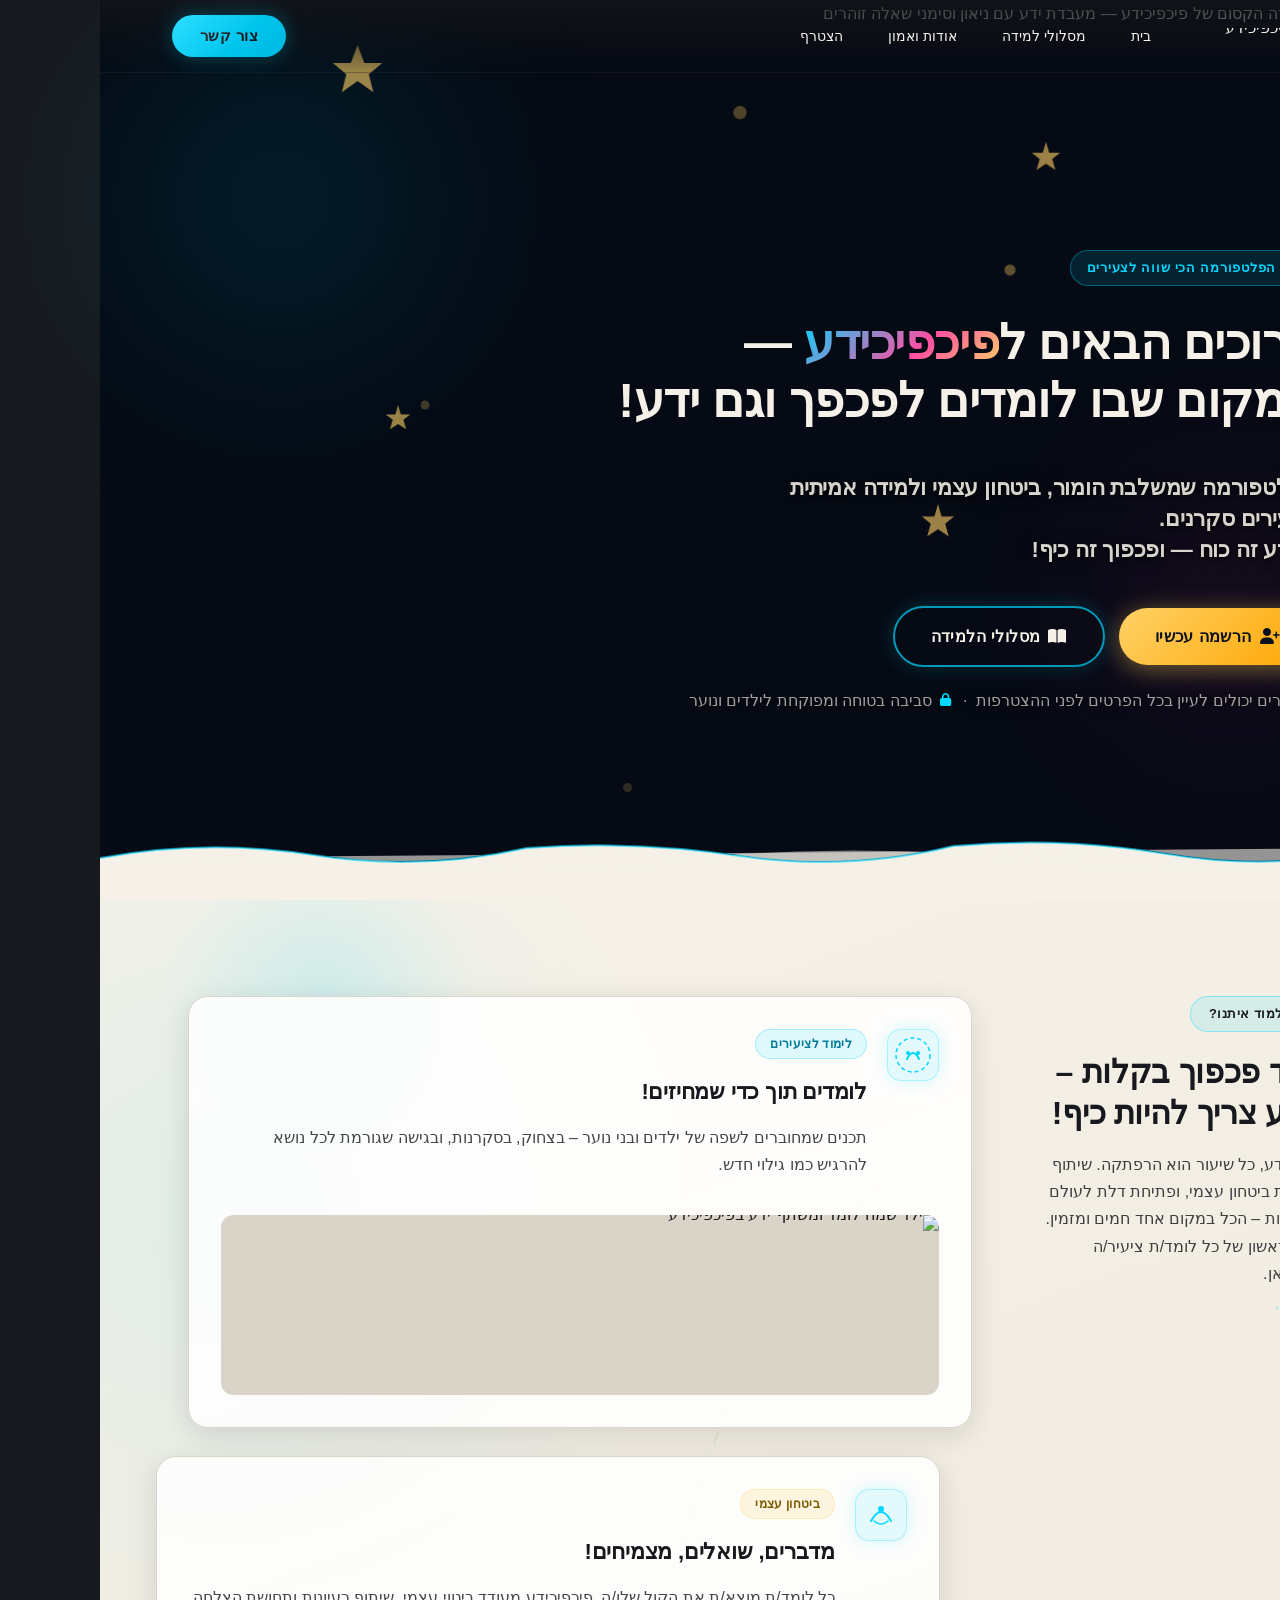
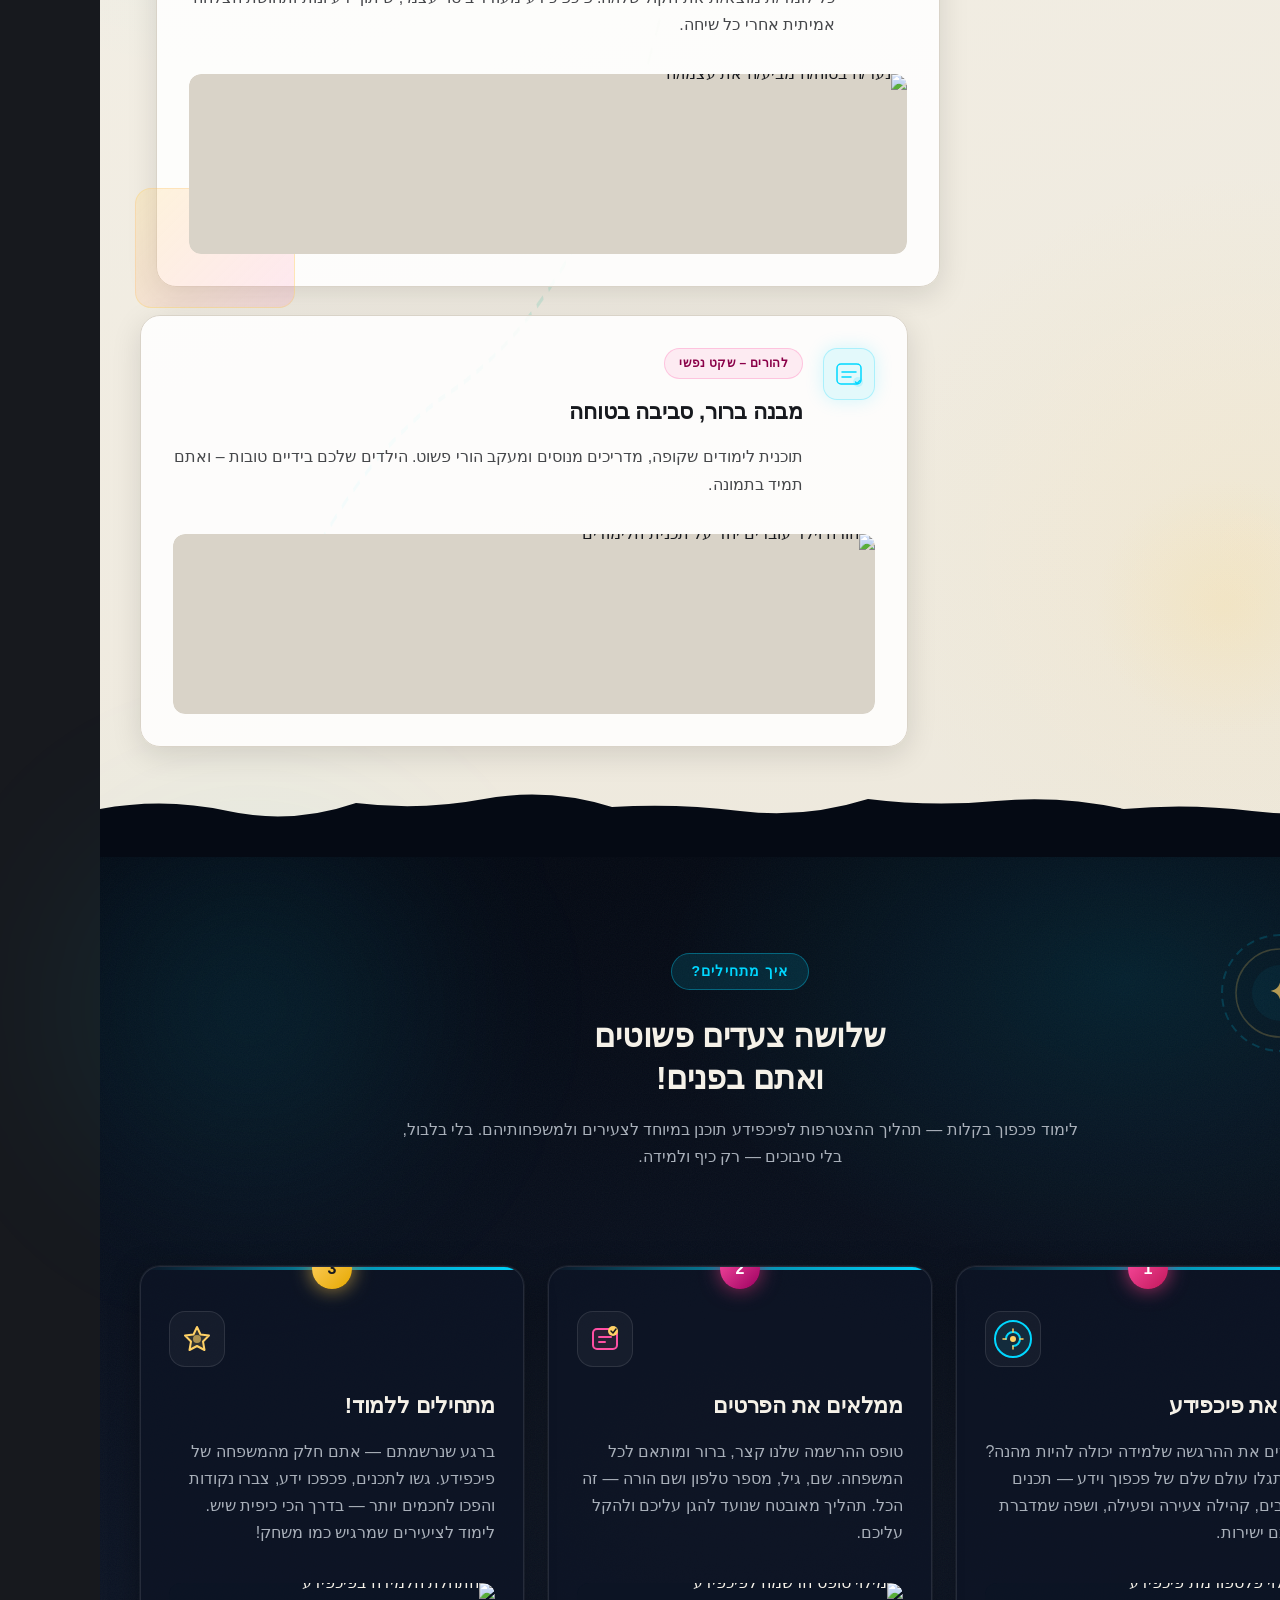
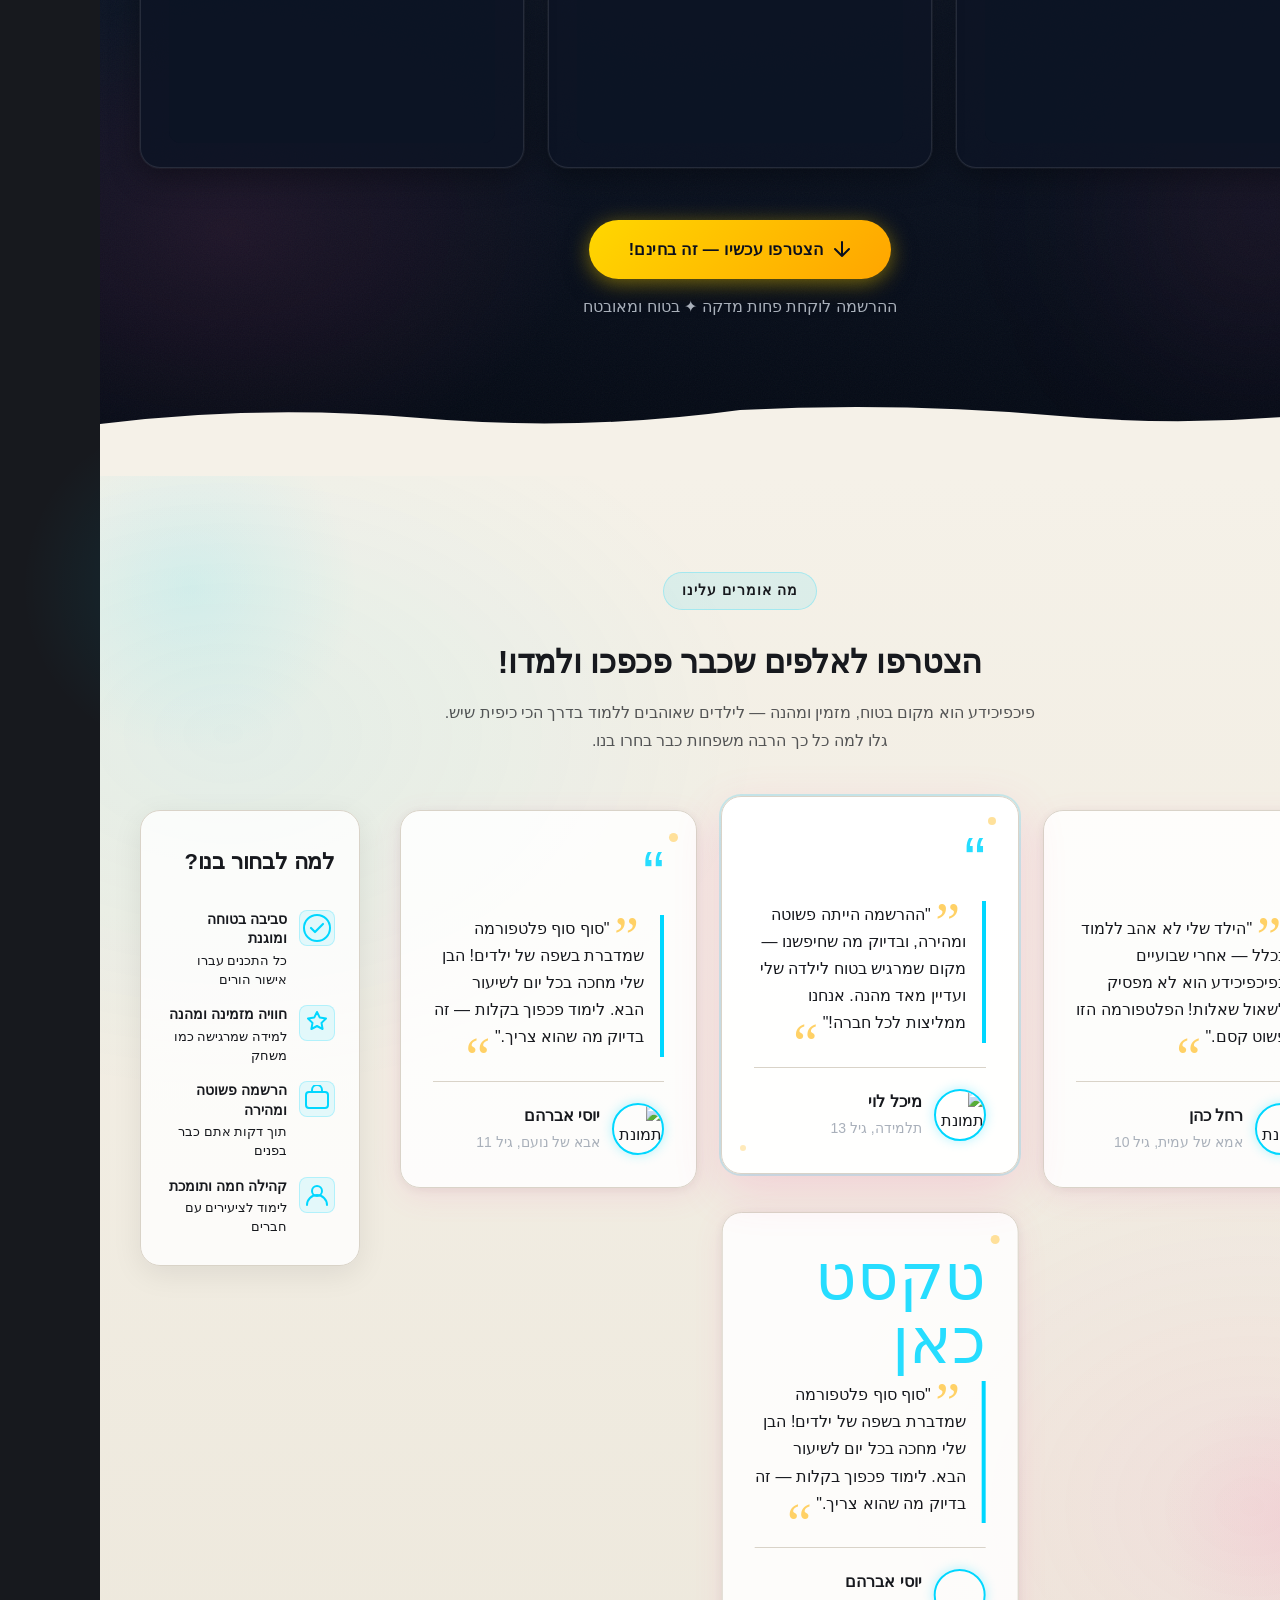
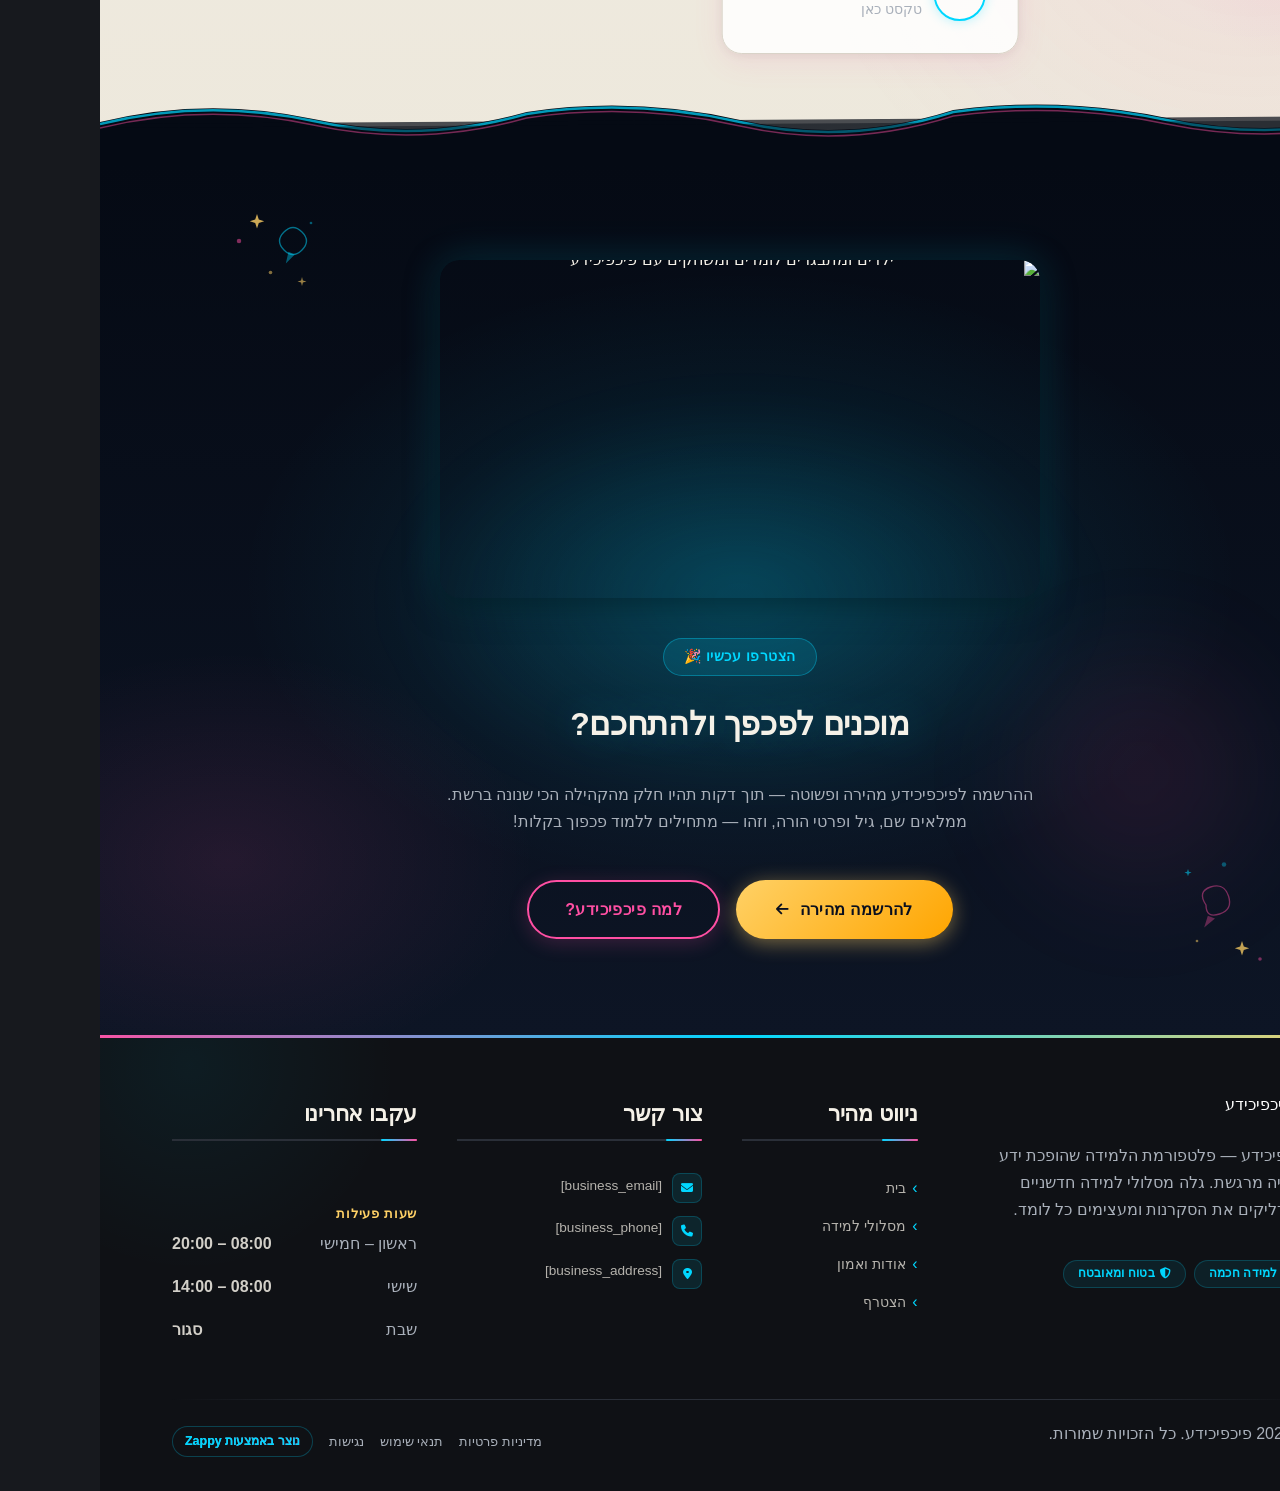
==== commit 741c1a5f: "Background sync: Progressive GitHub Sync" ====
--- a/index.html
+++ b/index.html
@@ -1141,7 +1141,7 @@
 
 </section>
 
-<section data-band-index="3" class="index-testimonials-section" data-layout-spec="בית-testimonials" dir="rtl">
+<section data-band-index="3" class="index-testimonials-section" data-layout-spec="בית-testimonials" dir="rtl" id="index-testimonials-section">
   <!-- Decorative background orbs -->
   <div class="its-orb its-orb-cyan" aria-hidden="true"></div>
   <div class="its-orb its-orb-pink" aria-hidden="true"></div>
@@ -1149,25 +1149,25 @@
   <div class="its-container">
     <!-- Section Header -->
     <div class="its-header">
-      <span class="its-eyebrow">מה אומרים עלינו</span>
-      <h2 class="its-title">הצטרפו לאלפים שכבר פכפכו ולמדו!</h2>
+      <p class="zappy-editable"><span class="its-eyebrow" style="color: rgb(23, 25, 30) !important;">מה אומרים עלינו</span>
+      </p><h2 class="its-title">הצטרפו לאלפים שכבר פכפכו ולמדו!</h2>
       <p class="its-subtitle">פיכפיכידע הוא מקום בטוח, מזמין ומהנה — לילדים שאוהבים ללמוד בדרך הכי כיפית שיש. <br>גלו למה כל כך הרבה משפחות כבר בחרו בנו.</p>
     </div>
 
     <!-- Testimonials + Trust Badges Row -->
     <div class="its-main-row">
       <!-- Three Testimonial Cards -->
-      <div class="its-cards-grid">
+      <div class="its-cards-grid zappy-preserve-css-grid" id="zappy-auto-grid-1779304446418-lvp5y2" data-zappy-auto-grid="true" data-zappy-grid-align="start" data-original-item-width="297" data-original-gap="24px" style="--zappy-grid-cols: repeat(3, minmax(0, 1fr)); display: grid; grid-template-columns: repeat(3, minmax(0, 1fr)); align-items: stretch !important;" data-zappy-explicit-columns="true">
 
         <!-- Card 1 -->
-        <article class="its-card">
+        <article class="its-card" data-grid-item-index="0">
           <div class="its-quote-mark" aria-hidden="true">“</div>
           <blockquote class="its-quote-text">
             "הילד שלי לא אהב ללמוד בכלל — אחרי שבועיים בפיכפיכידע הוא לא מפסיק לשאול שאלות! הפלטפורמה הזו פשוט קסם."
           </blockquote>
           <footer class="its-card-footer">
             <div class="its-avatar-wrap">
-              <img loading="lazy" decoding="async" data-placeholder="index-testimonials-image-1" data-context="Friendly smiling Israeli mother, warm and approachable, soft natural background, portrait style, suitable for an educational platform testimonial" width="56" height="56" src="/assets/site-index-testimonials-image-1.webp" alt="תמונת פרופיל של רחל כהן" class="its-avatar">
+              <img loading="lazy" decoding="async" data-placeholder="index-testimonials-image-1" data-context="Friendly smiling Israeli mother, warm and approachable, soft natural background, portrait style, suitable for an educational platform testimonial" width="56" height="56" src="/assets/site-index-testimonials-image-1.webp" alt="תמונת פרופיל של רחל כהן" class="its-avatar" data-element-type="image" data-element-id="img-1779304446315-cg4t891ly" data-zappy-footer-image="true" >
             </div>
             <div class="its-author-info">
               <strong class="its-author-name">רחל כהן</strong>
@@ -1178,14 +1178,14 @@
         </article>
 
         <!-- Card 2 — elevated center -->
-        <article class="its-card its-card-center">
+        <article class="its-card its-card-center" data-grid-item-index="1">
           <div class="its-quote-mark" aria-hidden="true">“</div>
           <blockquote class="its-quote-text">
             "ההרשמה הייתה פשוטה ומהירה, ובדיוק מה שחיפשנו — מקום שמרגיש בטוח לילדה שלי ועדיין מאד מהנה. אנחנו ממליצות לכל חברה!"
           </blockquote>
           <footer class="its-card-footer">
             <div class="its-avatar-wrap">
-              <img loading="lazy" decoding="async" data-placeholder="index-testimonials-image-2" data-context="Happy smiling Israeli teenage girl, bright expression, colorful casual clothing, educational vibe, suitable for a youth learning platform testimonial" width="56" height="56" src="/assets/site-index-testimonials-image-2.webp" alt="תמונת פרופיל של מיכל לוי" class="its-avatar">
+              <img loading="lazy" decoding="async" data-placeholder="index-testimonials-image-2" data-context="Happy smiling Israeli teenage girl, bright expression, colorful casual clothing, educational vibe, suitable for a youth learning platform testimonial" width="56" height="56" src="/assets/site-index-testimonials-image-2.webp" alt="תמונת פרופיל של מיכל לוי" class="its-avatar" data-element-type="image" data-element-id="img-1779304446315-d8bapexa7" data-zappy-footer-image="true" >
             </div>
             <div class="its-author-info">
               <strong class="its-author-name">מיכל לוי</strong>
@@ -1197,18 +1197,33 @@
         </article>
 
         <!-- Card 3 -->
-        <article class="its-card">
+        <article class="its-card" data-grid-item-index="2">
           <div class="its-quote-mark" aria-hidden="true">“</div>
           <blockquote class="its-quote-text">
             "סוף סוף פלטפורמה שמדברת בשפה של ילדים! הבן שלי מחכה בכל יום לשיעור הבא. לימוד פכפוך בקלות — זה בדיוק מה שהוא צריך."
           </blockquote>
           <footer class="its-card-footer">
             <div class="its-avatar-wrap">
-              <img loading="lazy" decoding="async" data-placeholder="index-testimonials-image-3" data-context="Proud Israeli father, warm smile, casual modern look, soft background, portrait style, suitable for an educational platform testimonial" width="56" height="56" src="/assets/site-index-testimonials-image-3.webp" alt="תמונת פרופיל של יוסי אברהם" class="its-avatar">
+              <img loading="lazy" decoding="async" data-placeholder="index-testimonials-image-3" data-context="Proud Israeli father, warm smile, casual modern look, soft background, portrait style, suitable for an educational platform testimonial" width="56" height="56" src="/assets/site-index-testimonials-image-3.webp" alt="תמונת פרופיל של יוסי אברהם" class="its-avatar" data-element-type="image" data-element-id="img-1779304446315-2tctdatdo" data-zappy-footer-image="true" >
             </div>
             <div class="its-author-info">
               <strong class="its-author-name">יוסי אברהם</strong>
               <span class="its-author-role">אבא של נועם, גיל 11</span>
+            </div>
+          </footer>
+          <div class="its-gold-dot its-dot-4" aria-hidden="true"></div>
+        </article><article class="its-card" style="box-sizing: border-box; background-color: rgba(255, 255, 255, 0.85) !important; padding: 32px !important; grid-area: auto !important;" data-grid-item-index="3">
+          <div class="its-quote-mark" aria-hidden="true" >טקסט כאן</div>
+          <blockquote class="its-quote-text">
+            "סוף סוף פלטפורמה שמדברת בשפה של ילדים! הבן שלי מחכה בכל יום לשיעור הבא. לימוד פכפוך בקלות — זה בדיוק מה שהוא צריך."
+          </blockquote>
+          <footer class="its-card-footer">
+            <div class="its-avatar-wrap">
+              <img loading="lazy" decoding="async" data-placeholder="image-placeholder" data-context="Proud Israeli father, warm smile, casual modern look, soft background, portrait style, suitable for an educational platform testimonial" width="56" height="56" src="[data-uri]" alt="Image placeholder" class="its-avatar" data-element-type="image" data-element-id="new-grid-img-1779304470079-0-4c4k89n3o" data-zappy-footer-image="true" style="cursor: pointer;" id="new-grid-img-1779304470079-0-4c4k89n3o" data-ai-slot="grid-item-image" data-zappy-base64-stripped="true">
+            </div>
+            <div class="its-author-info" >
+              <strong class="its-author-name">יוסי אברהם</strong>
+              <span class="its-author-role" >טקסט כאן</span>
             </div>
           </footer>
           <div class="its-gold-dot its-dot-4" aria-hidden="true"></div>
@@ -1228,7 +1243,7 @@
           </div>
           <div class="its-badge-text">
             <strong>סביבה בטוחה ומוגנת</strong>
-            <span>כל התכנים עברו אישור הורים</span>
+            <span style="color: rgb(23, 25, 30) !important;">כל התכנים עברו אישור הורים</span>
           </div>
         </div>
 
@@ -1240,7 +1255,7 @@
           </div>
           <div class="its-badge-text">
             <strong>חוויה מזמינה ומהנה</strong>
-            <span>למידה שמרגישה כמו משחק</span>
+            <span style="color: rgb(23, 25, 30) !important;">למידה שמרגישה כמו משחק</span>
           </div>
         </div>
 
@@ -1253,7 +1268,7 @@
           </div>
           <div class="its-badge-text">
             <strong>הרשמה פשוטה ומהירה</strong>
-            <span>תוך דקות אתם כבר בפנים</span>
+            <span style="color: rgb(23, 25, 30) !important;">תוך דקות אתם כבר בפנים</span>
           </div>
         </div>
 
@@ -1266,7 +1281,7 @@
           </div>
           <div class="its-badge-text">
             <strong>קהילה חמה ותומכת</strong>
-            <span>לימוד לציעירים עם חברים</span>
+            <span style="color: rgb(23, 25, 30) !important;">לימוד לציעירים עם חברים</span>
           </div>
         </div>
       </aside>
